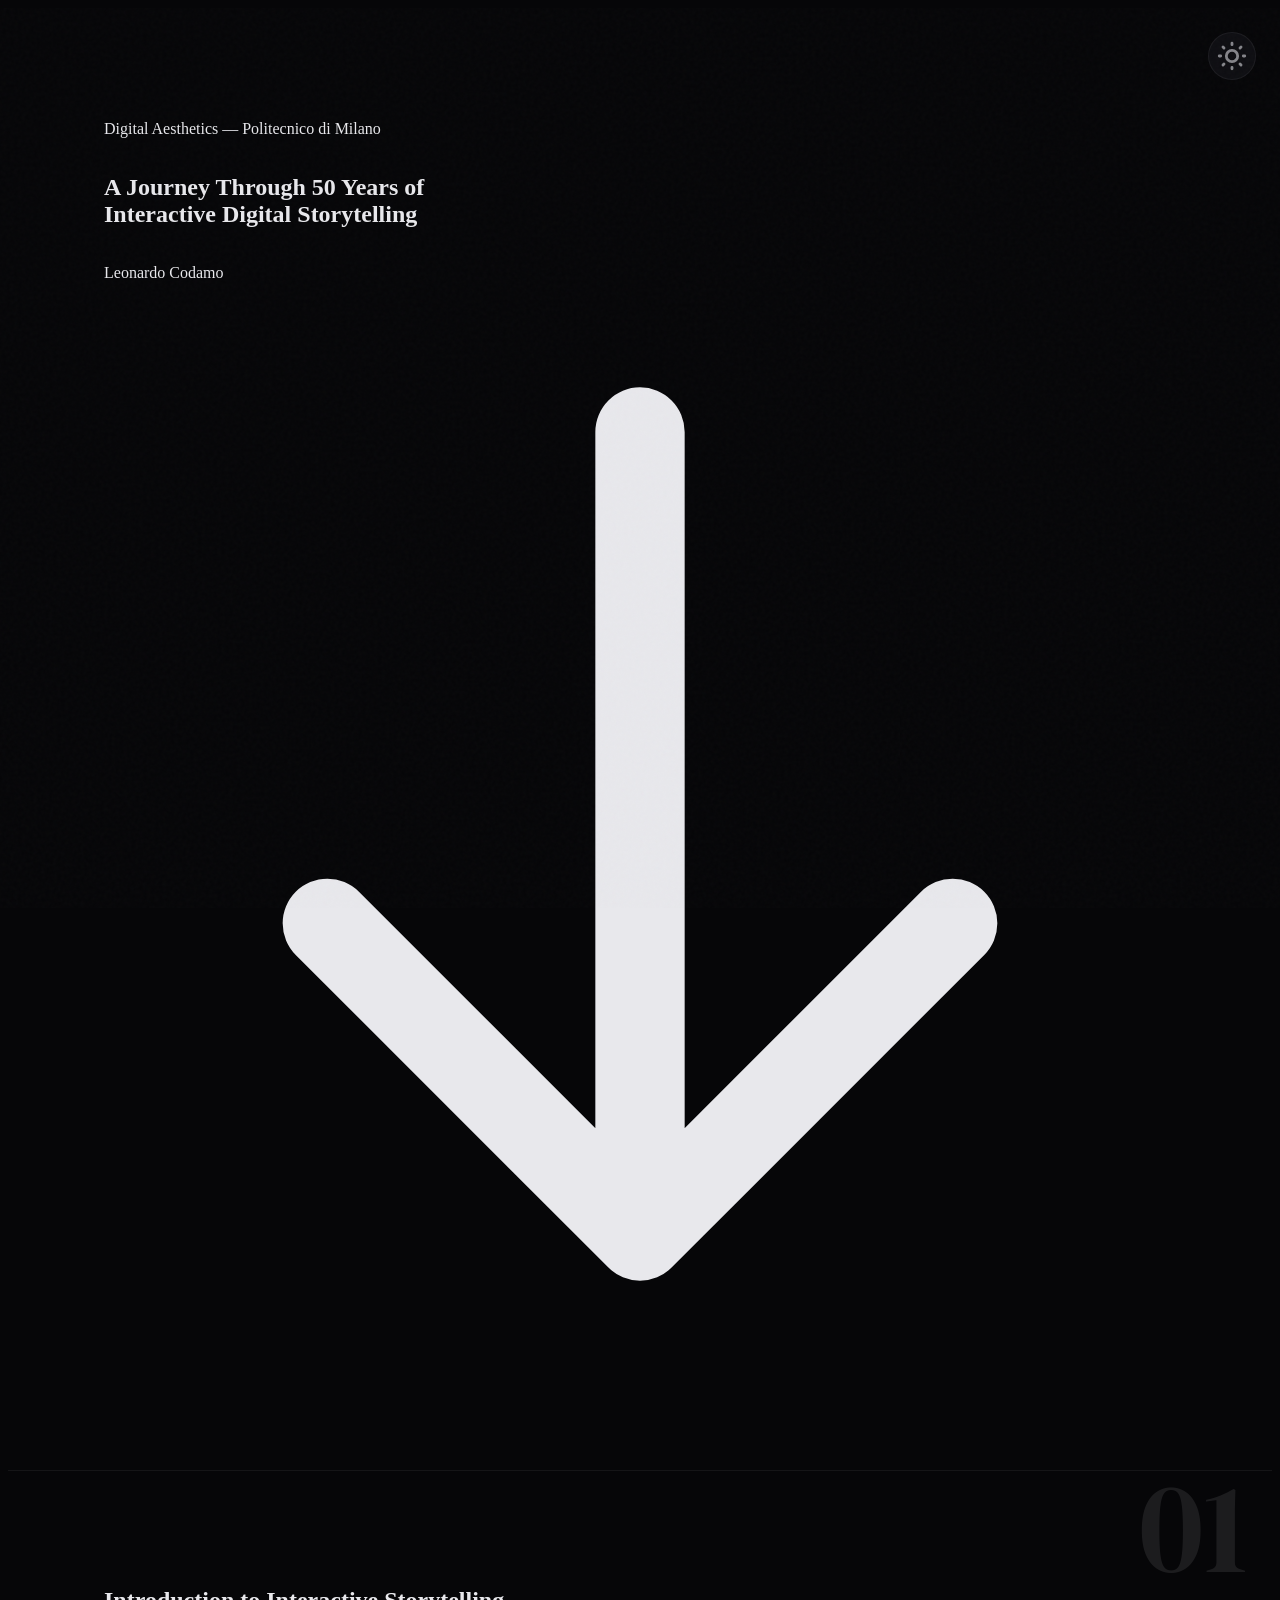
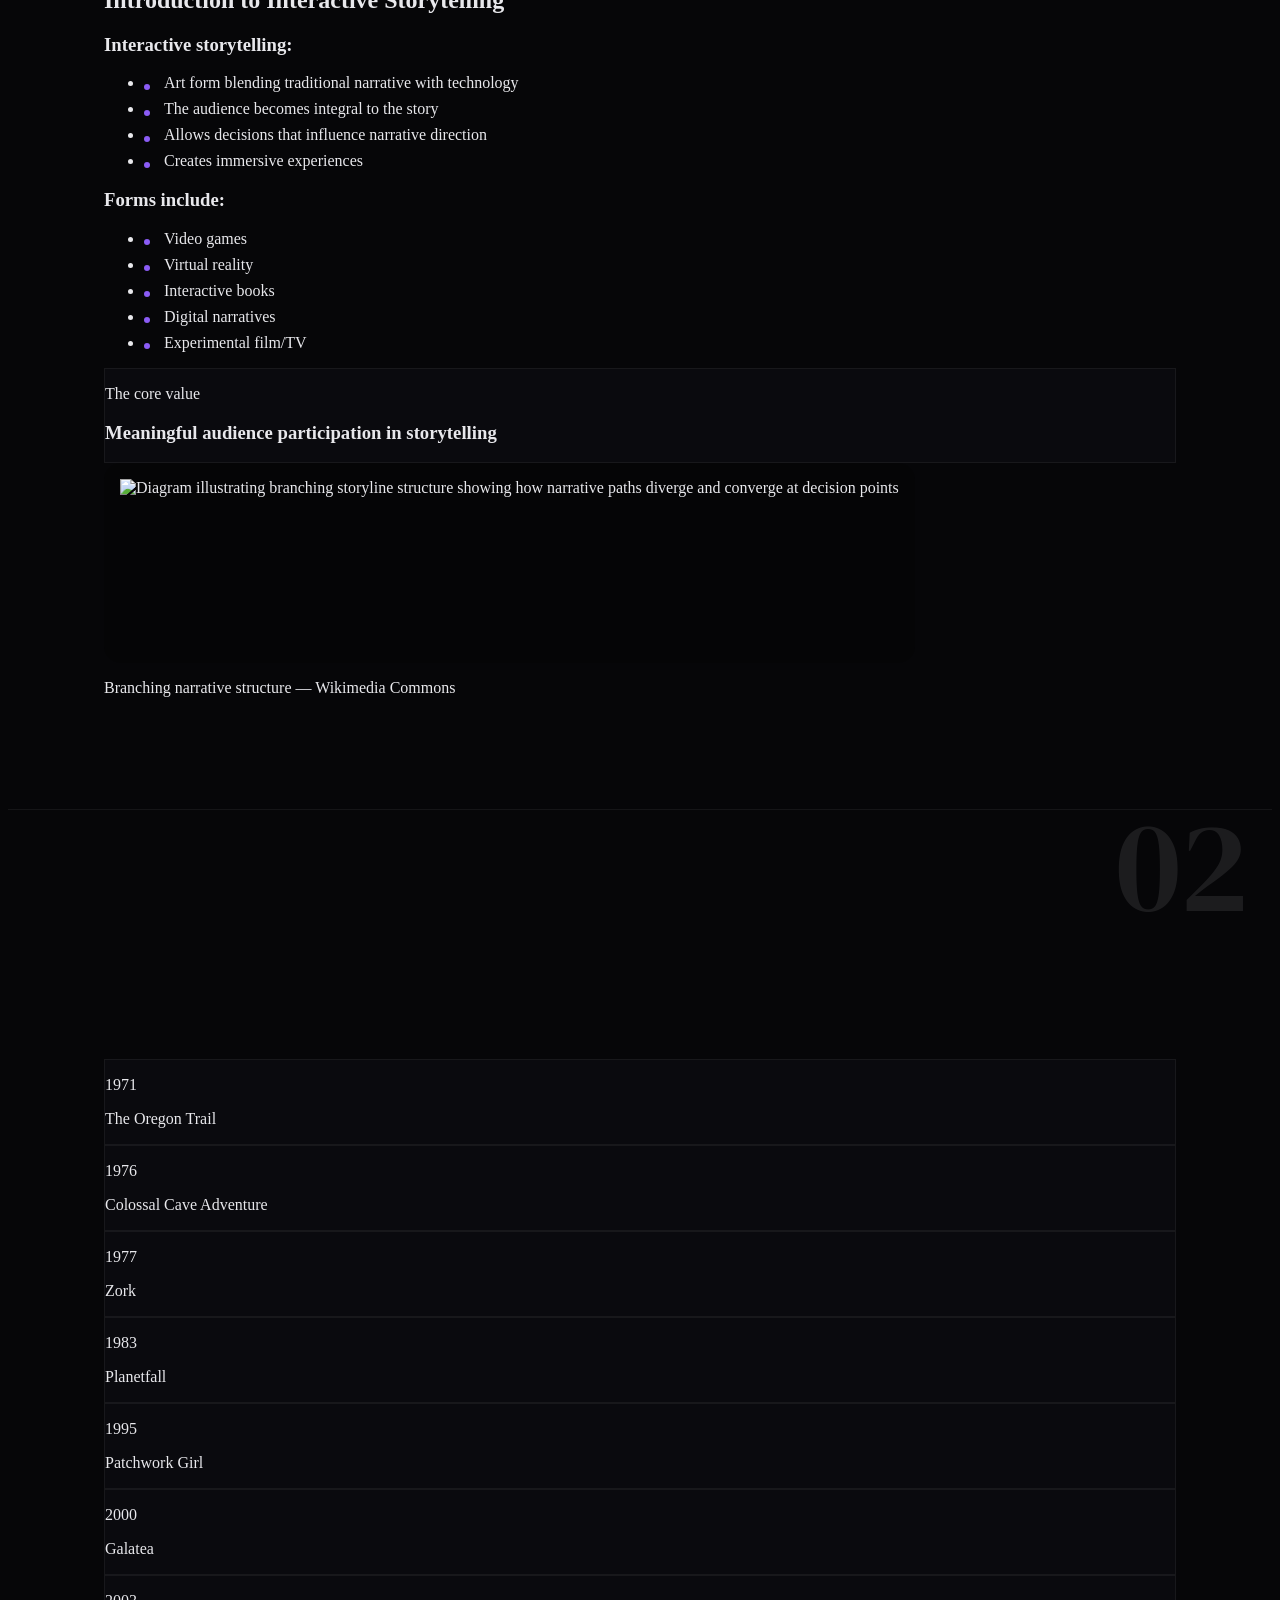
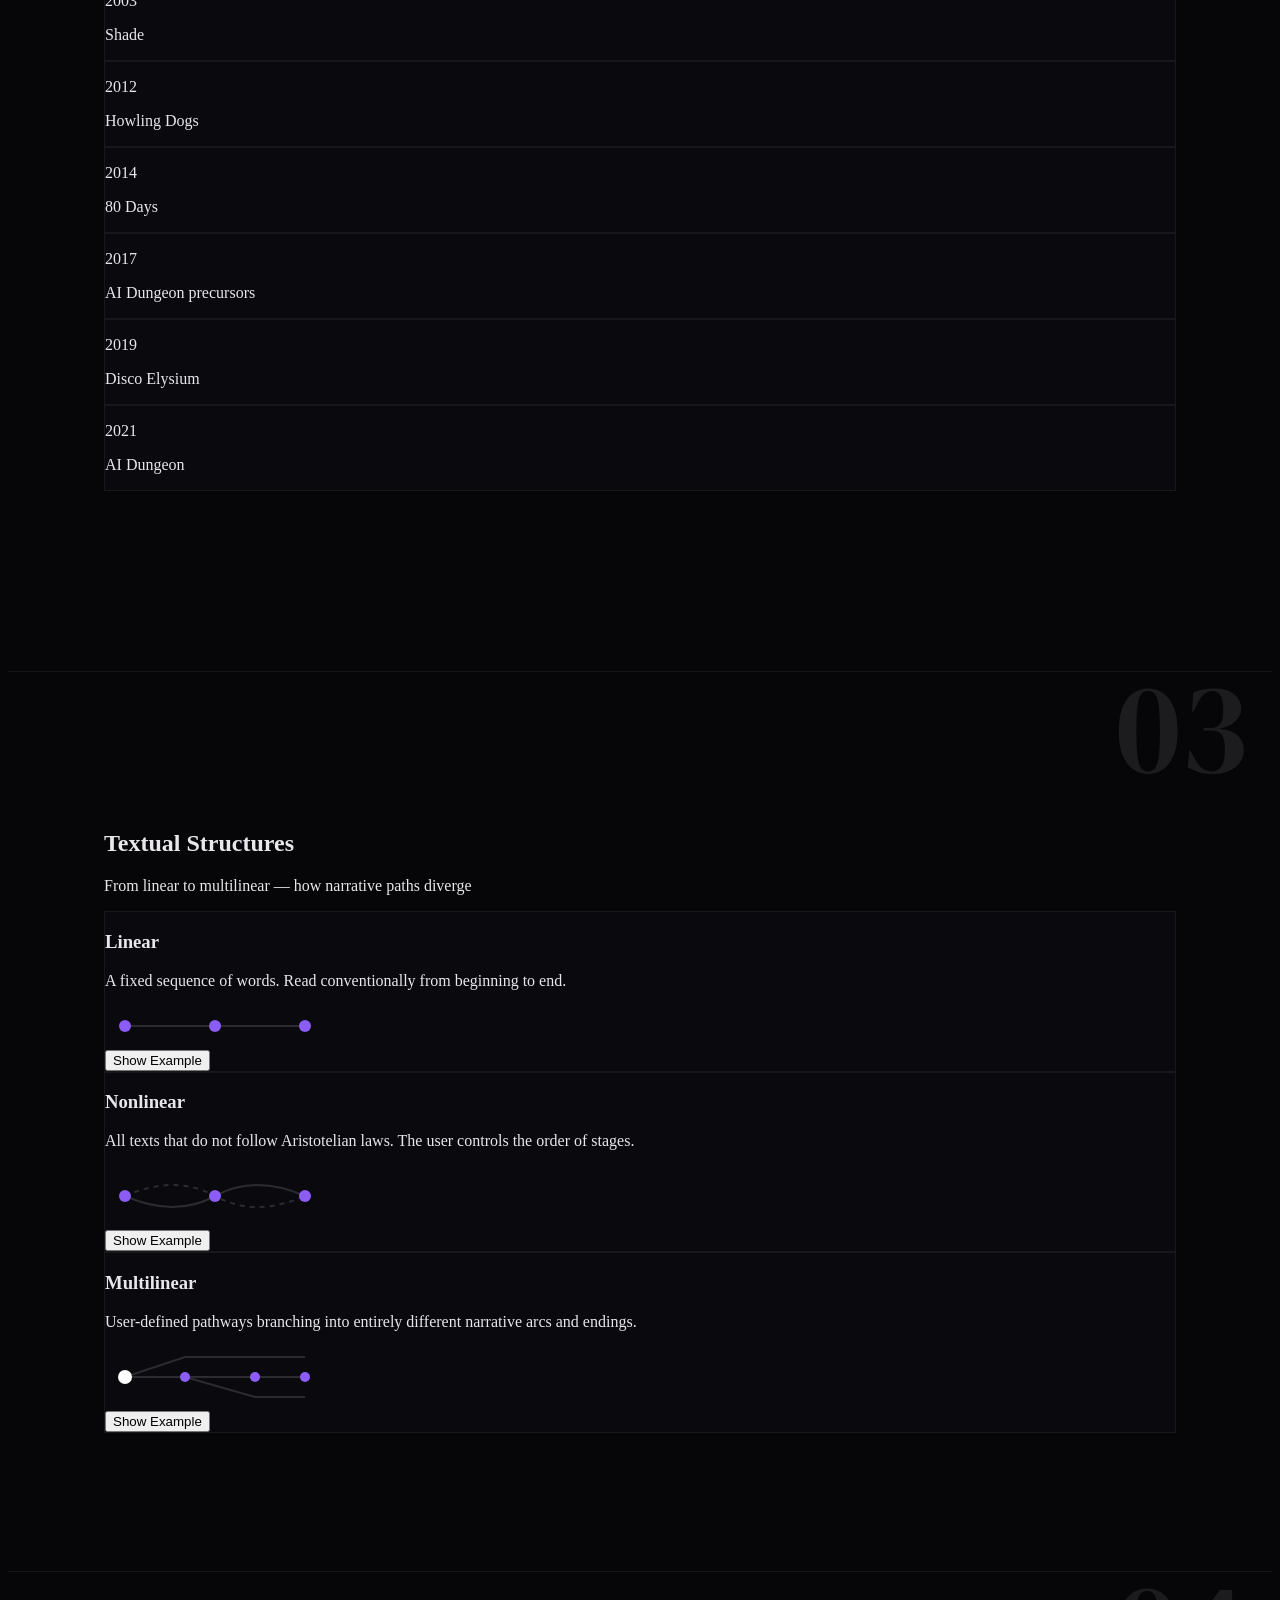
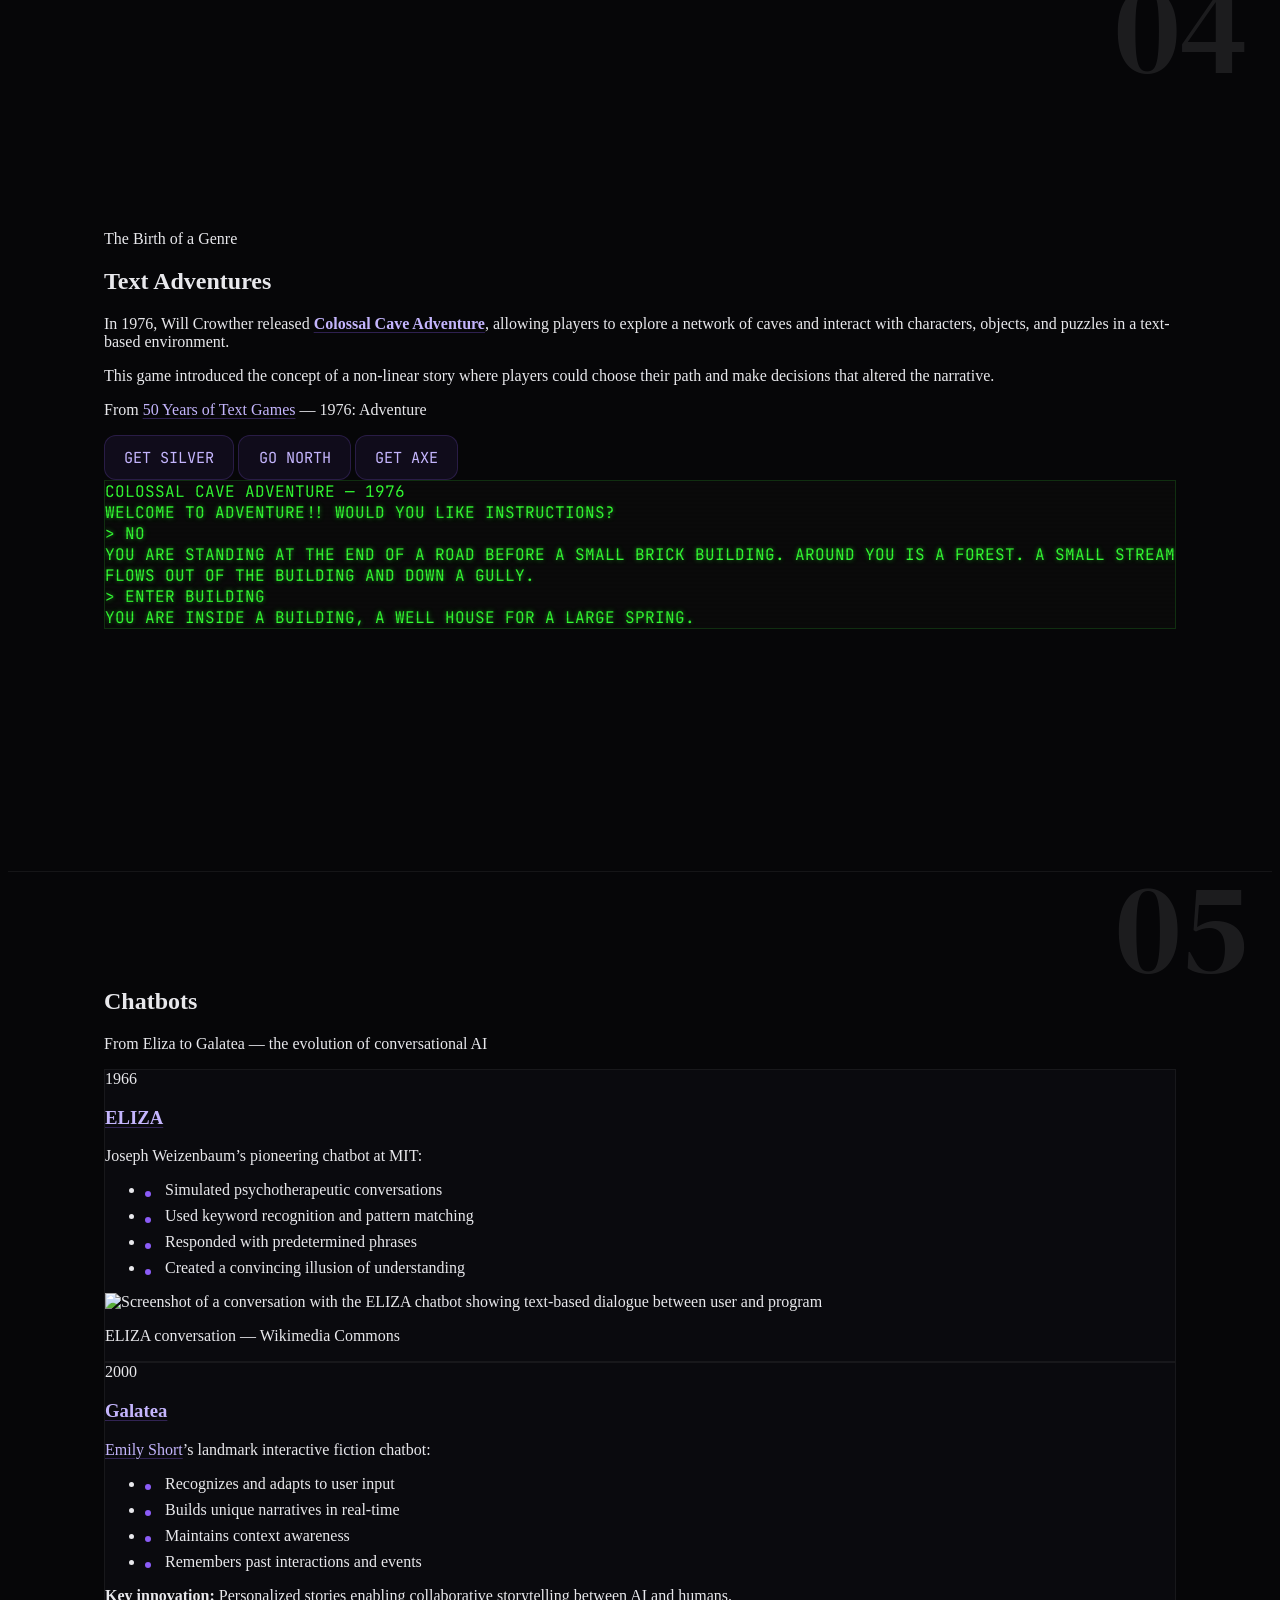
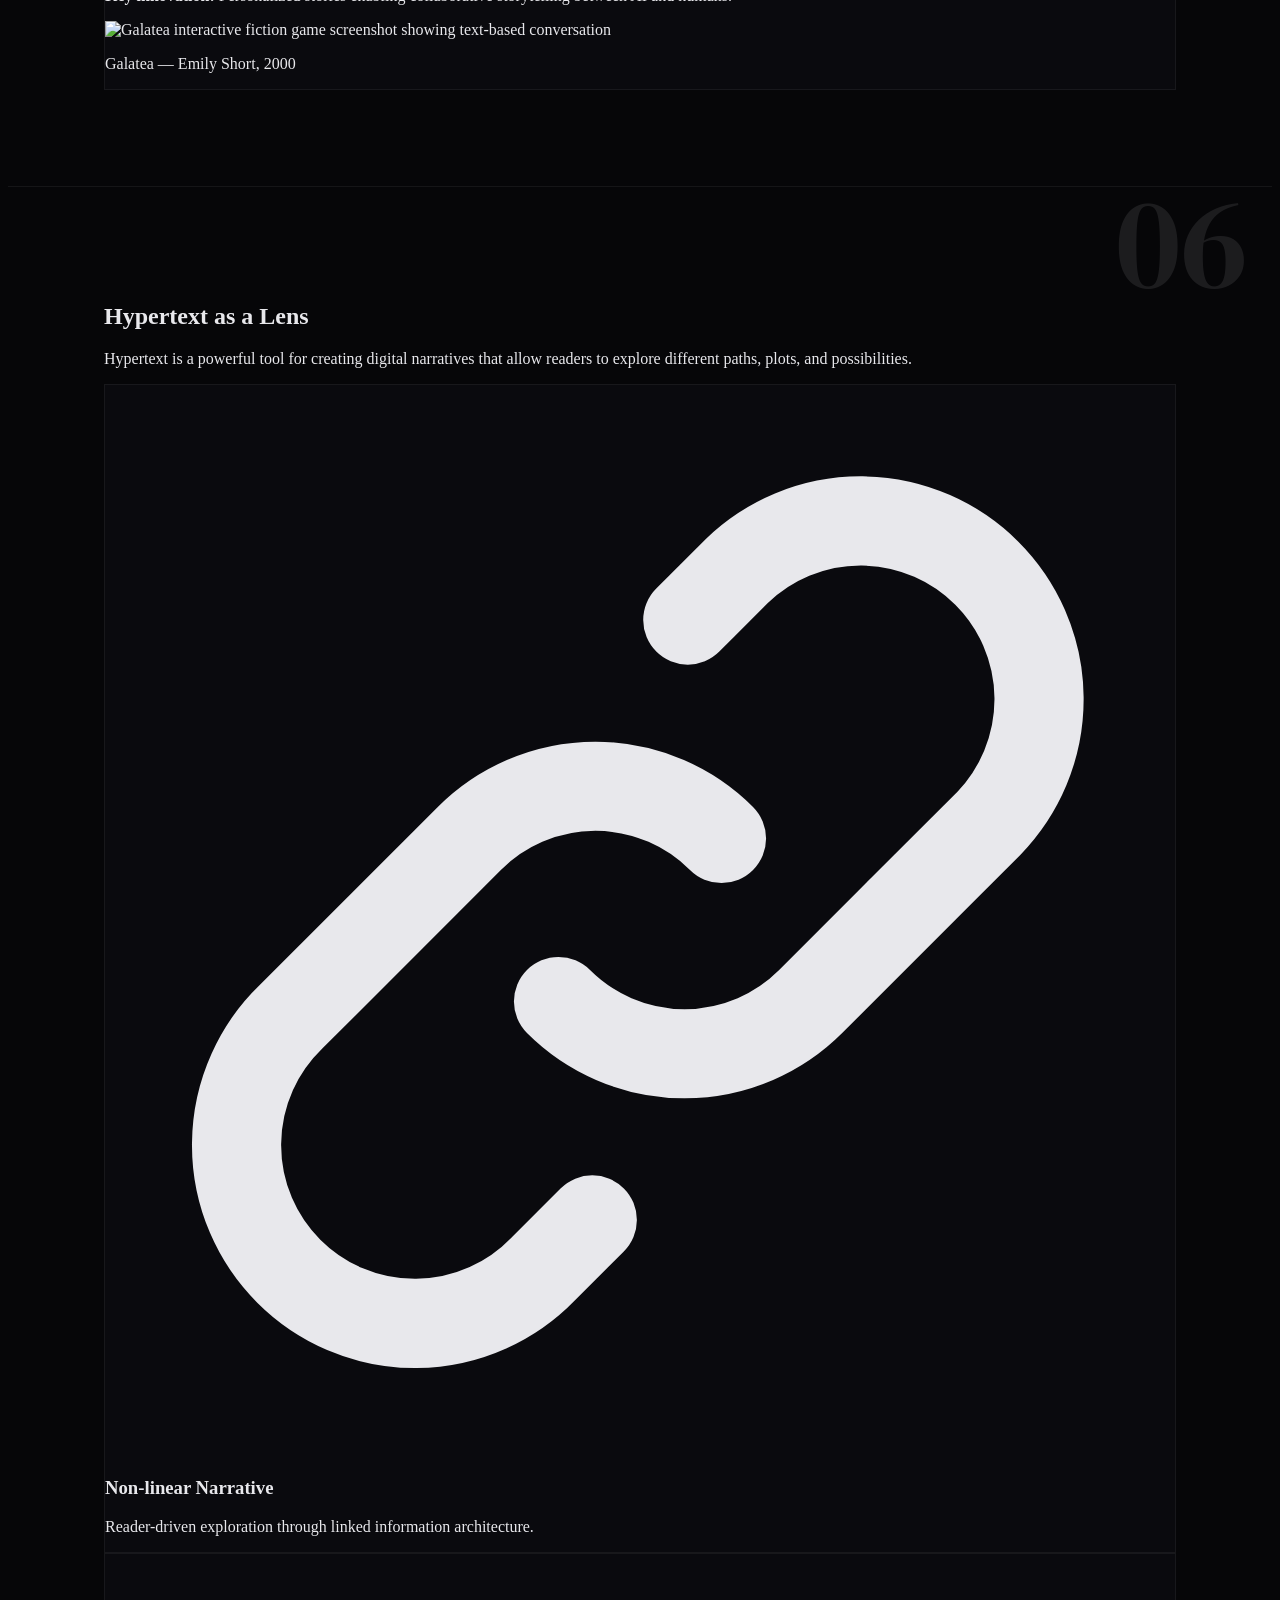
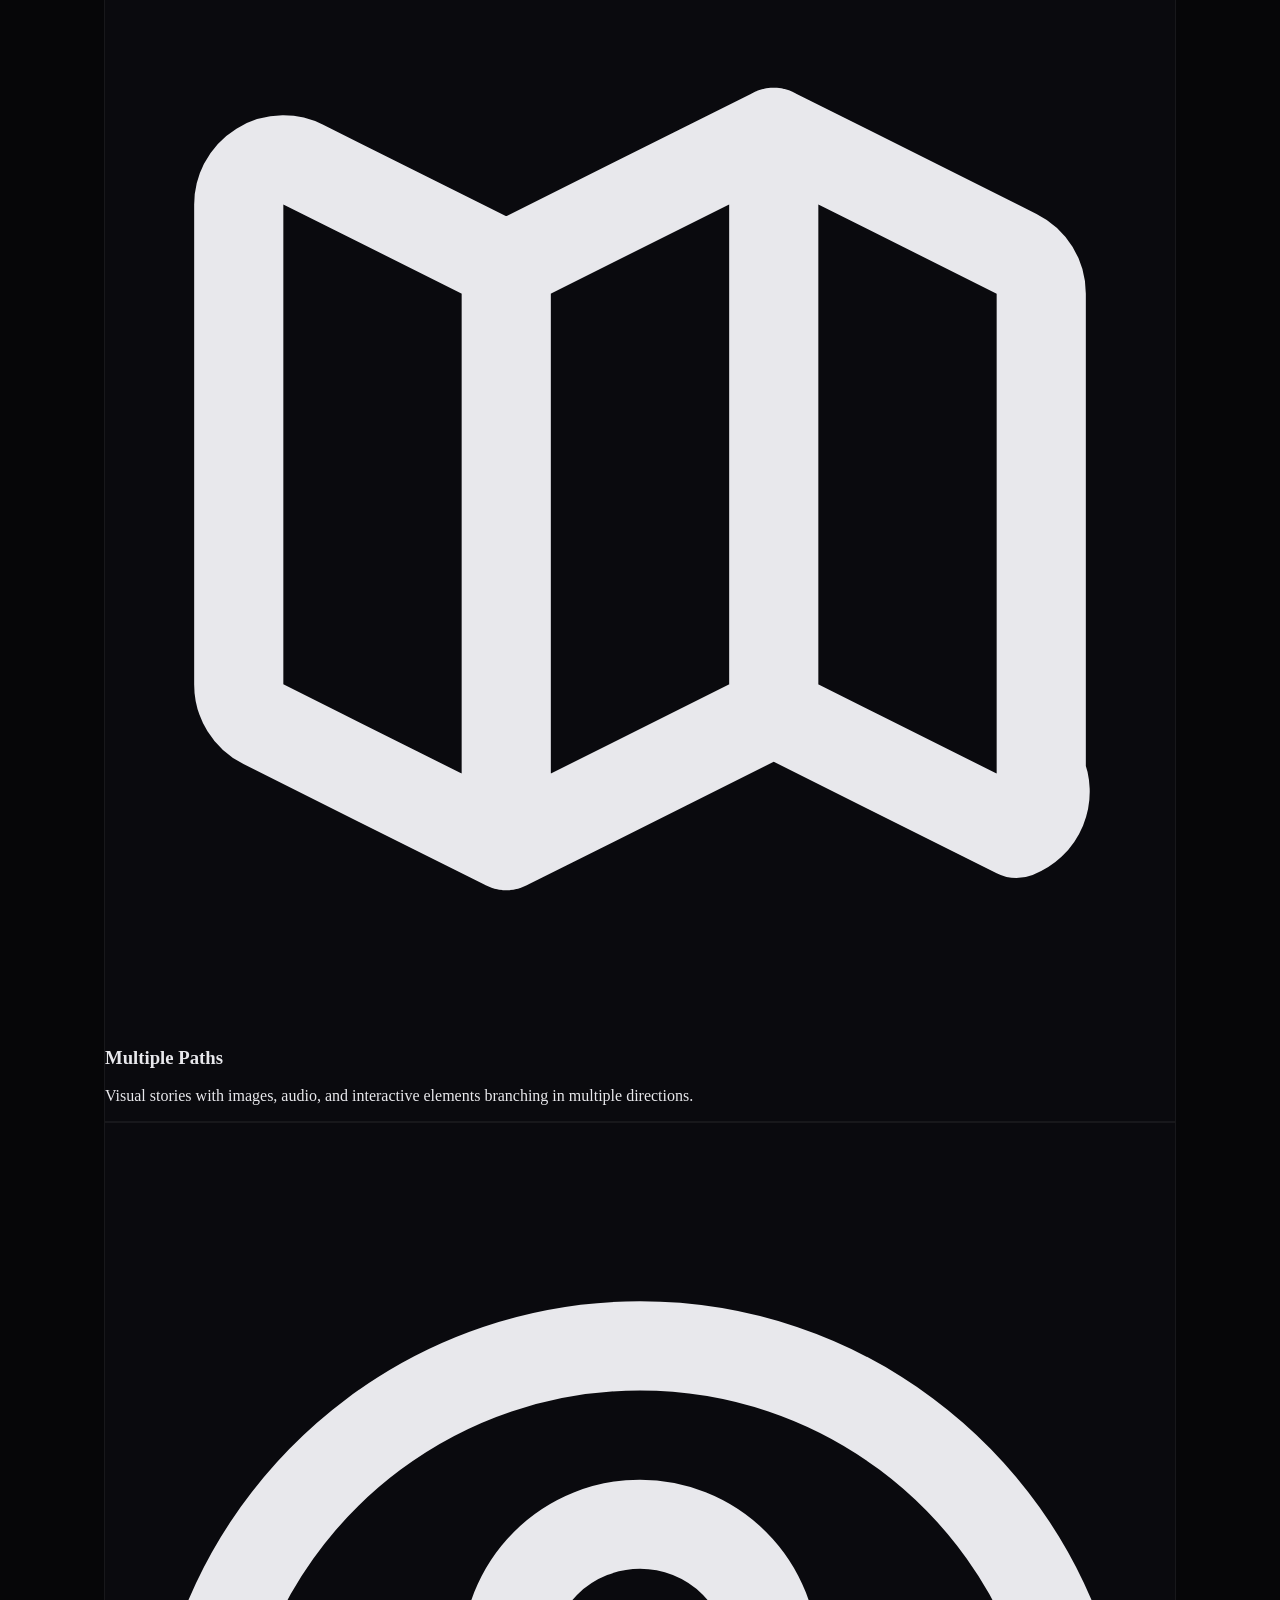
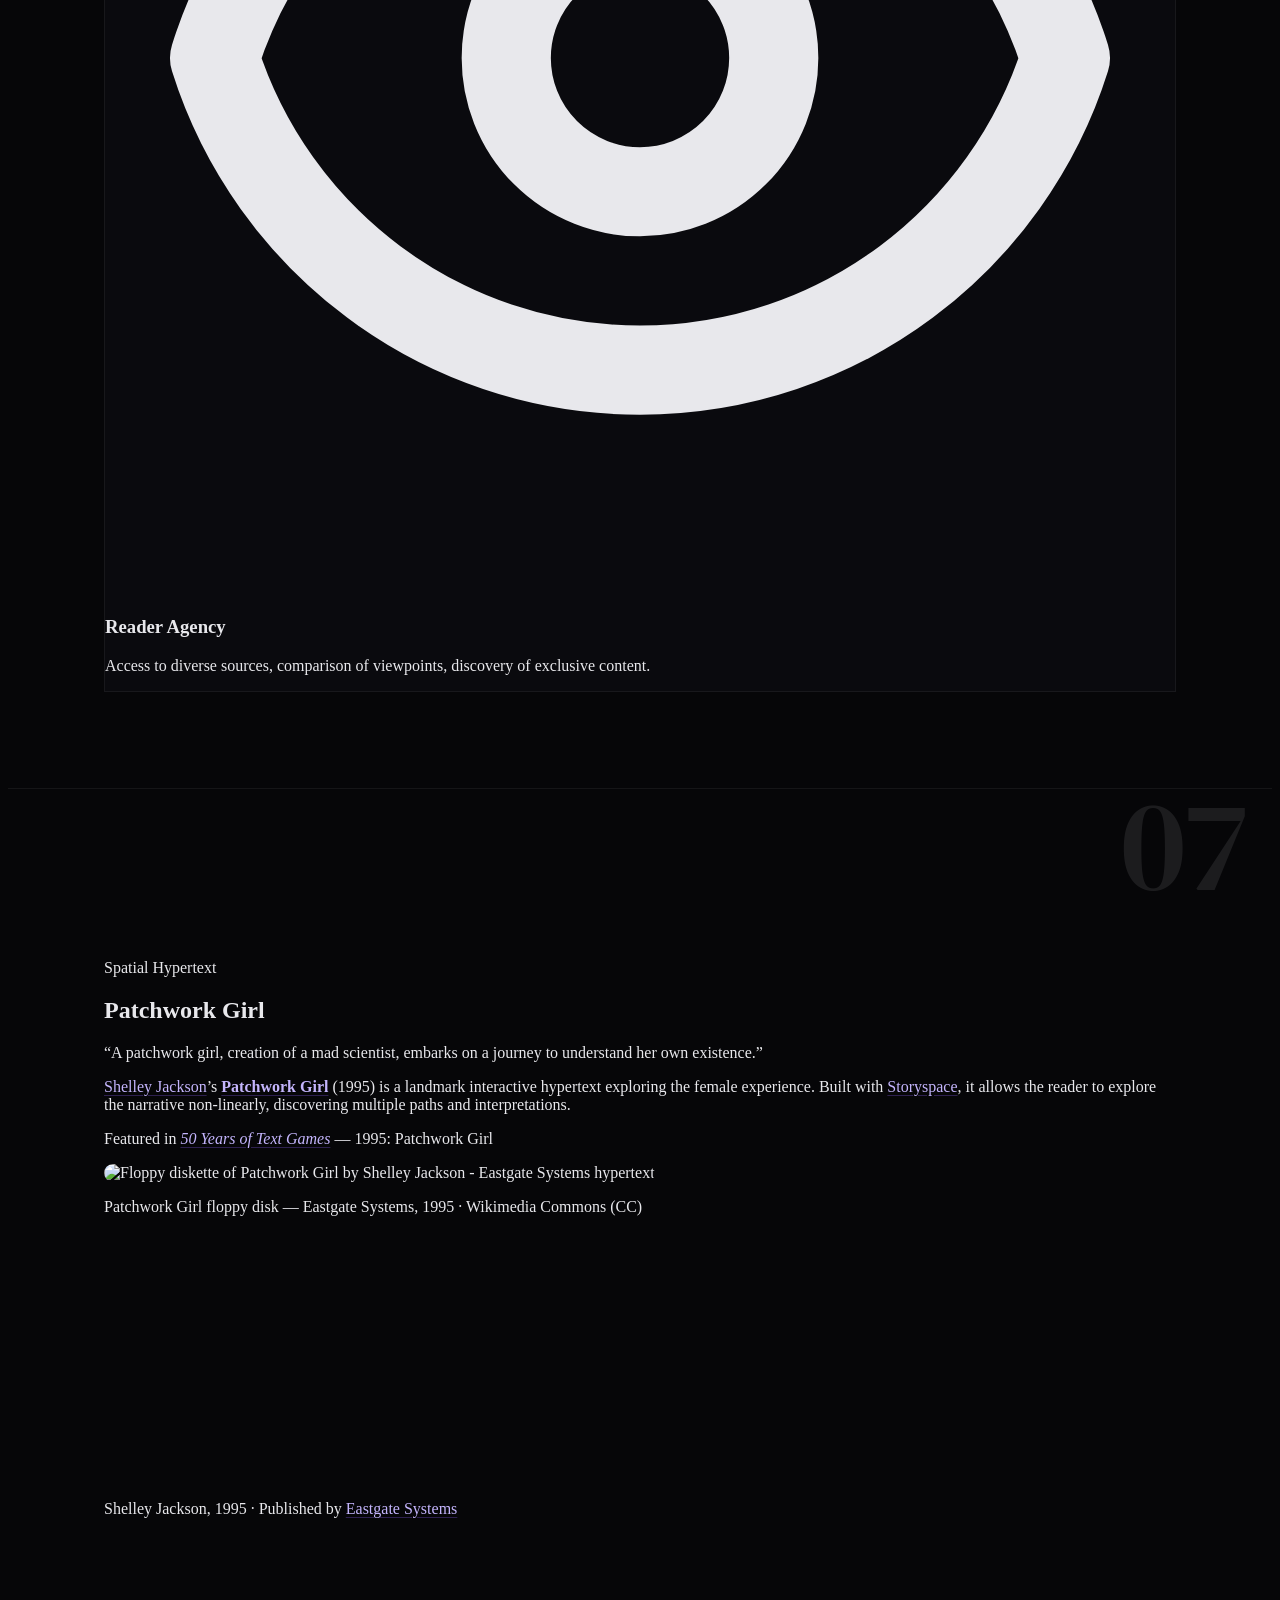
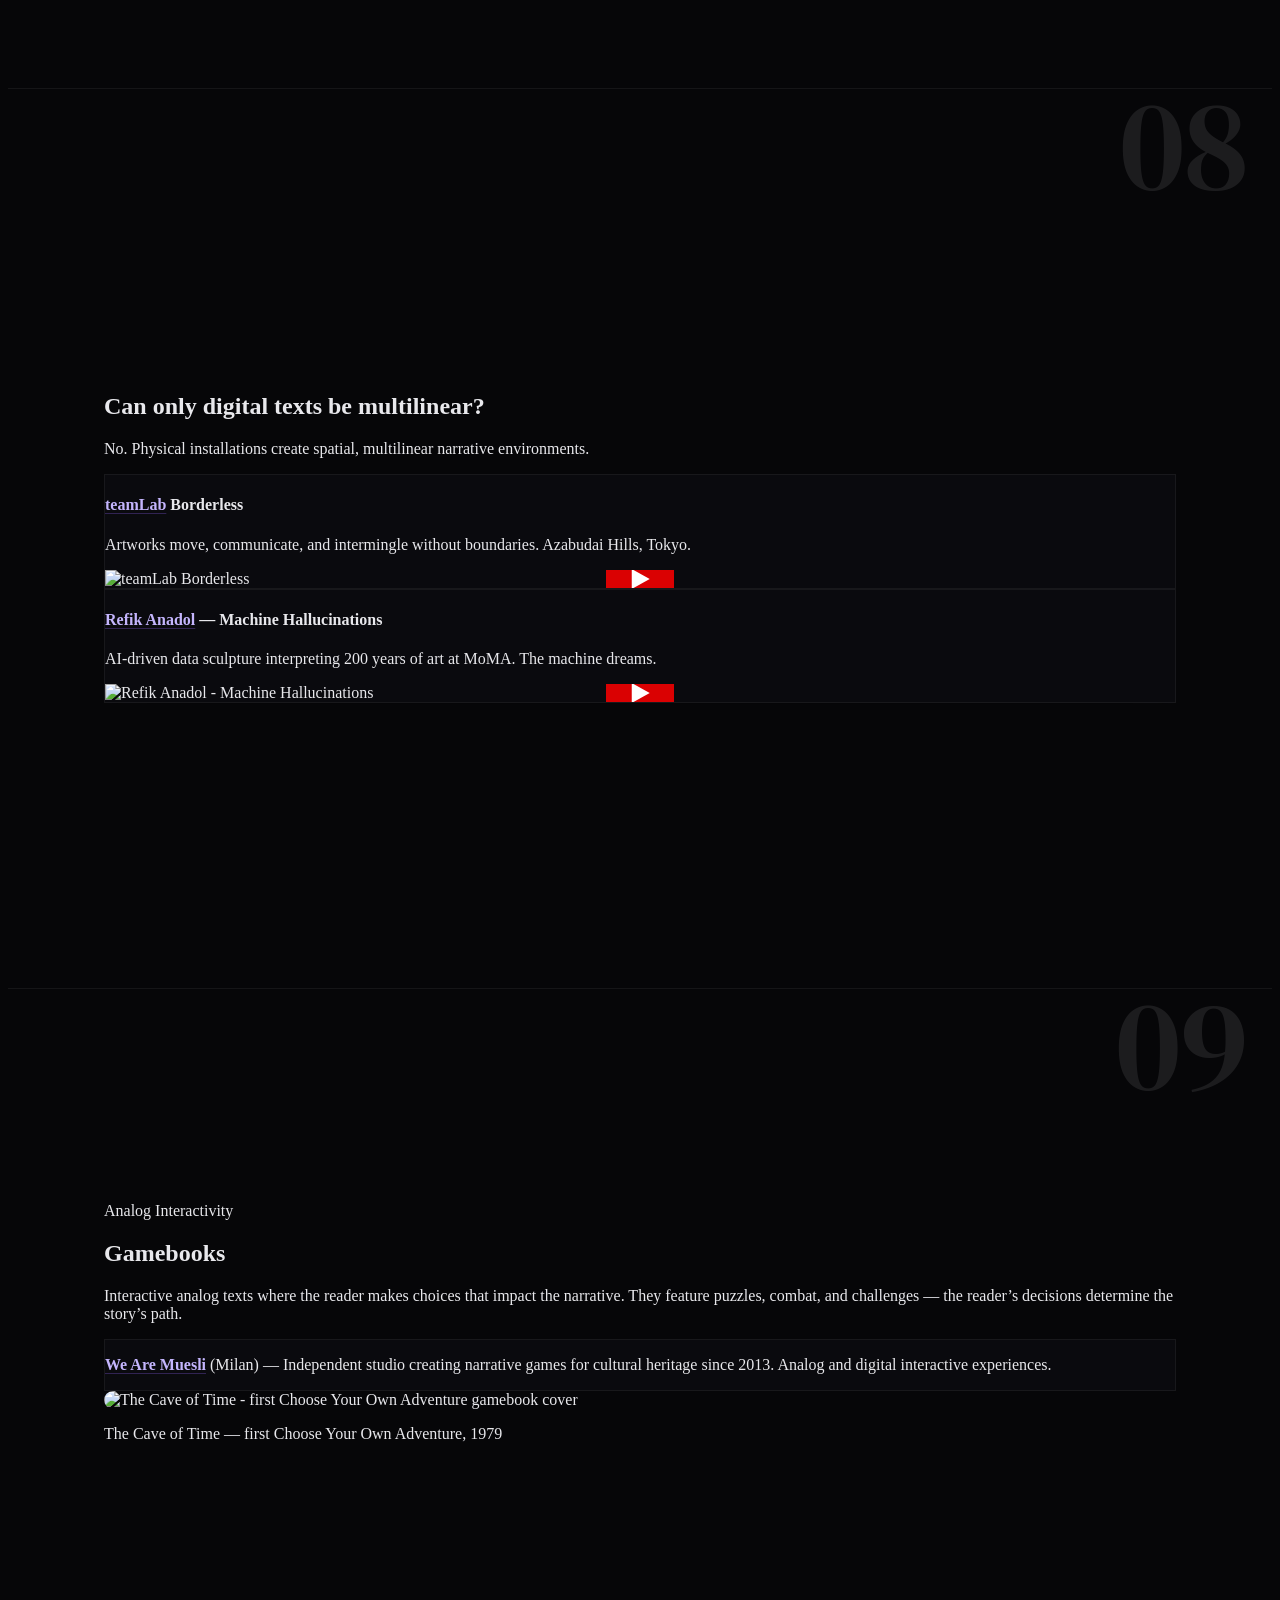
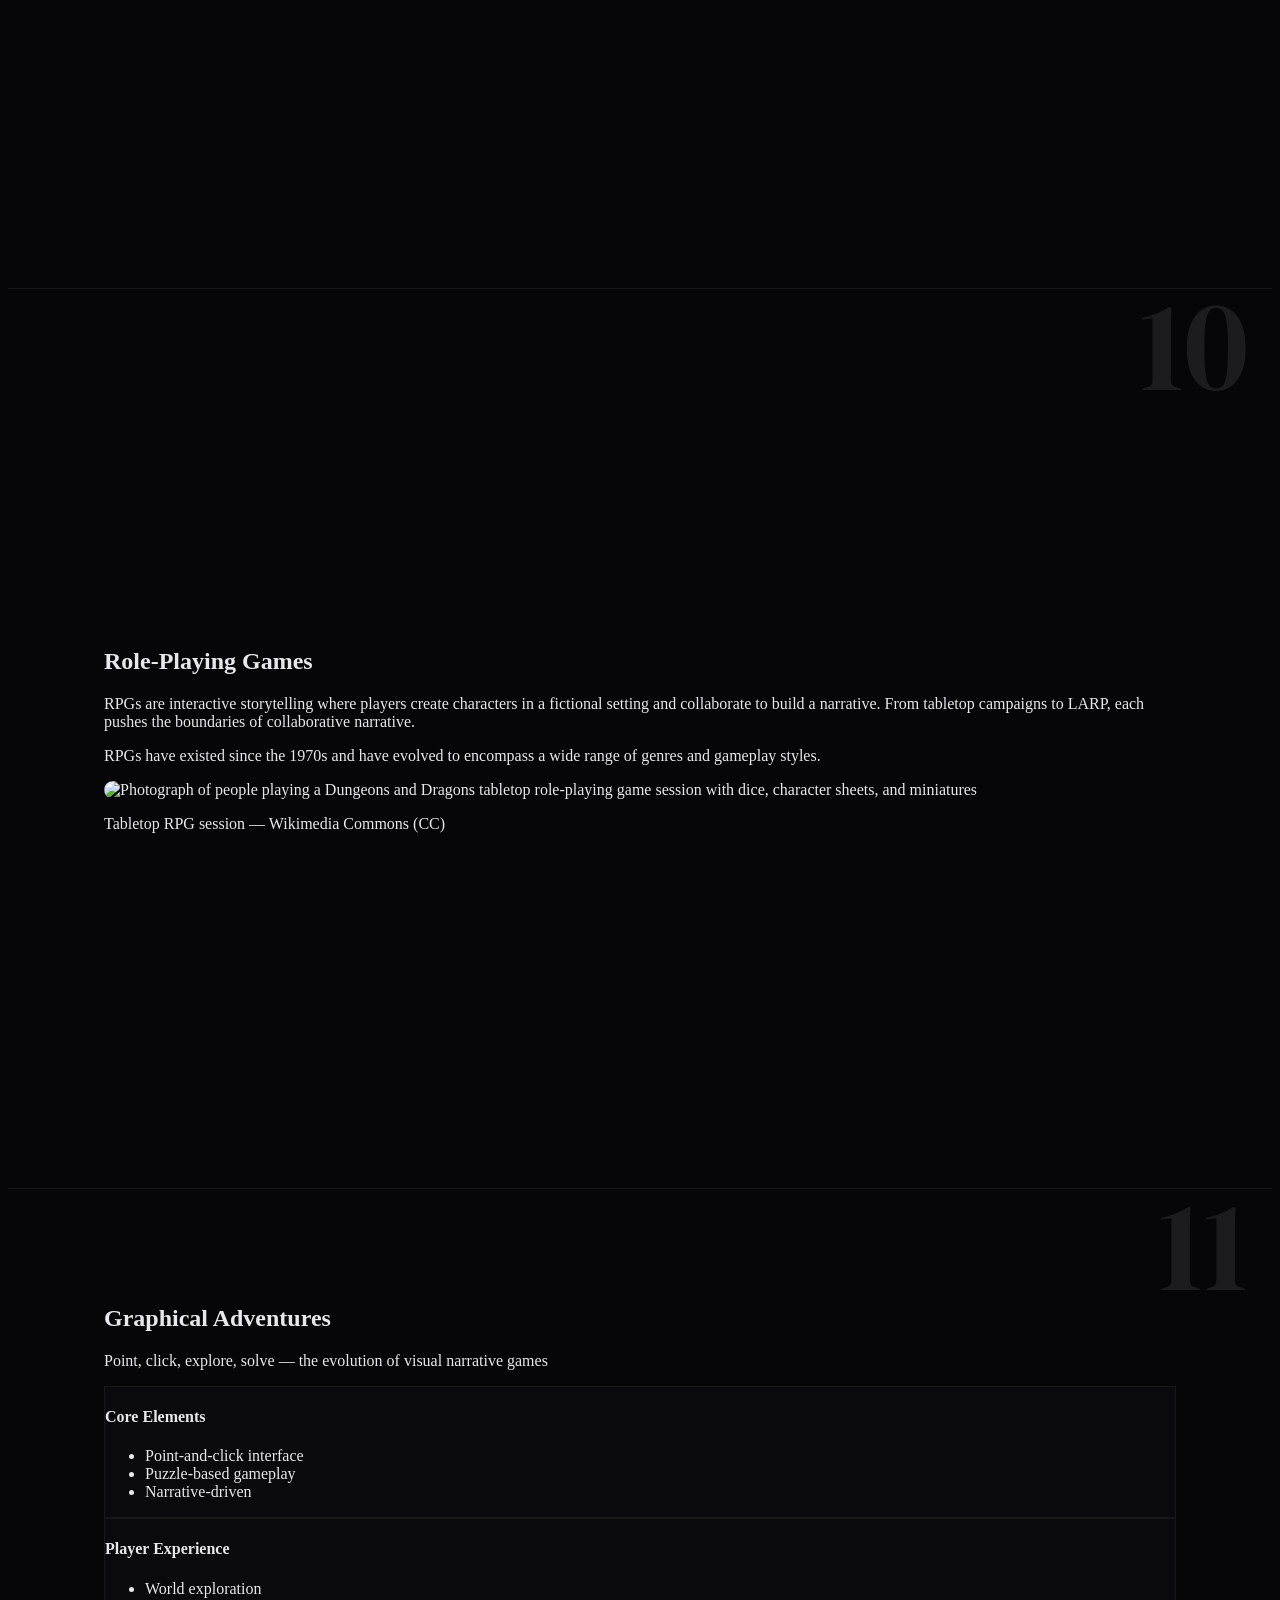
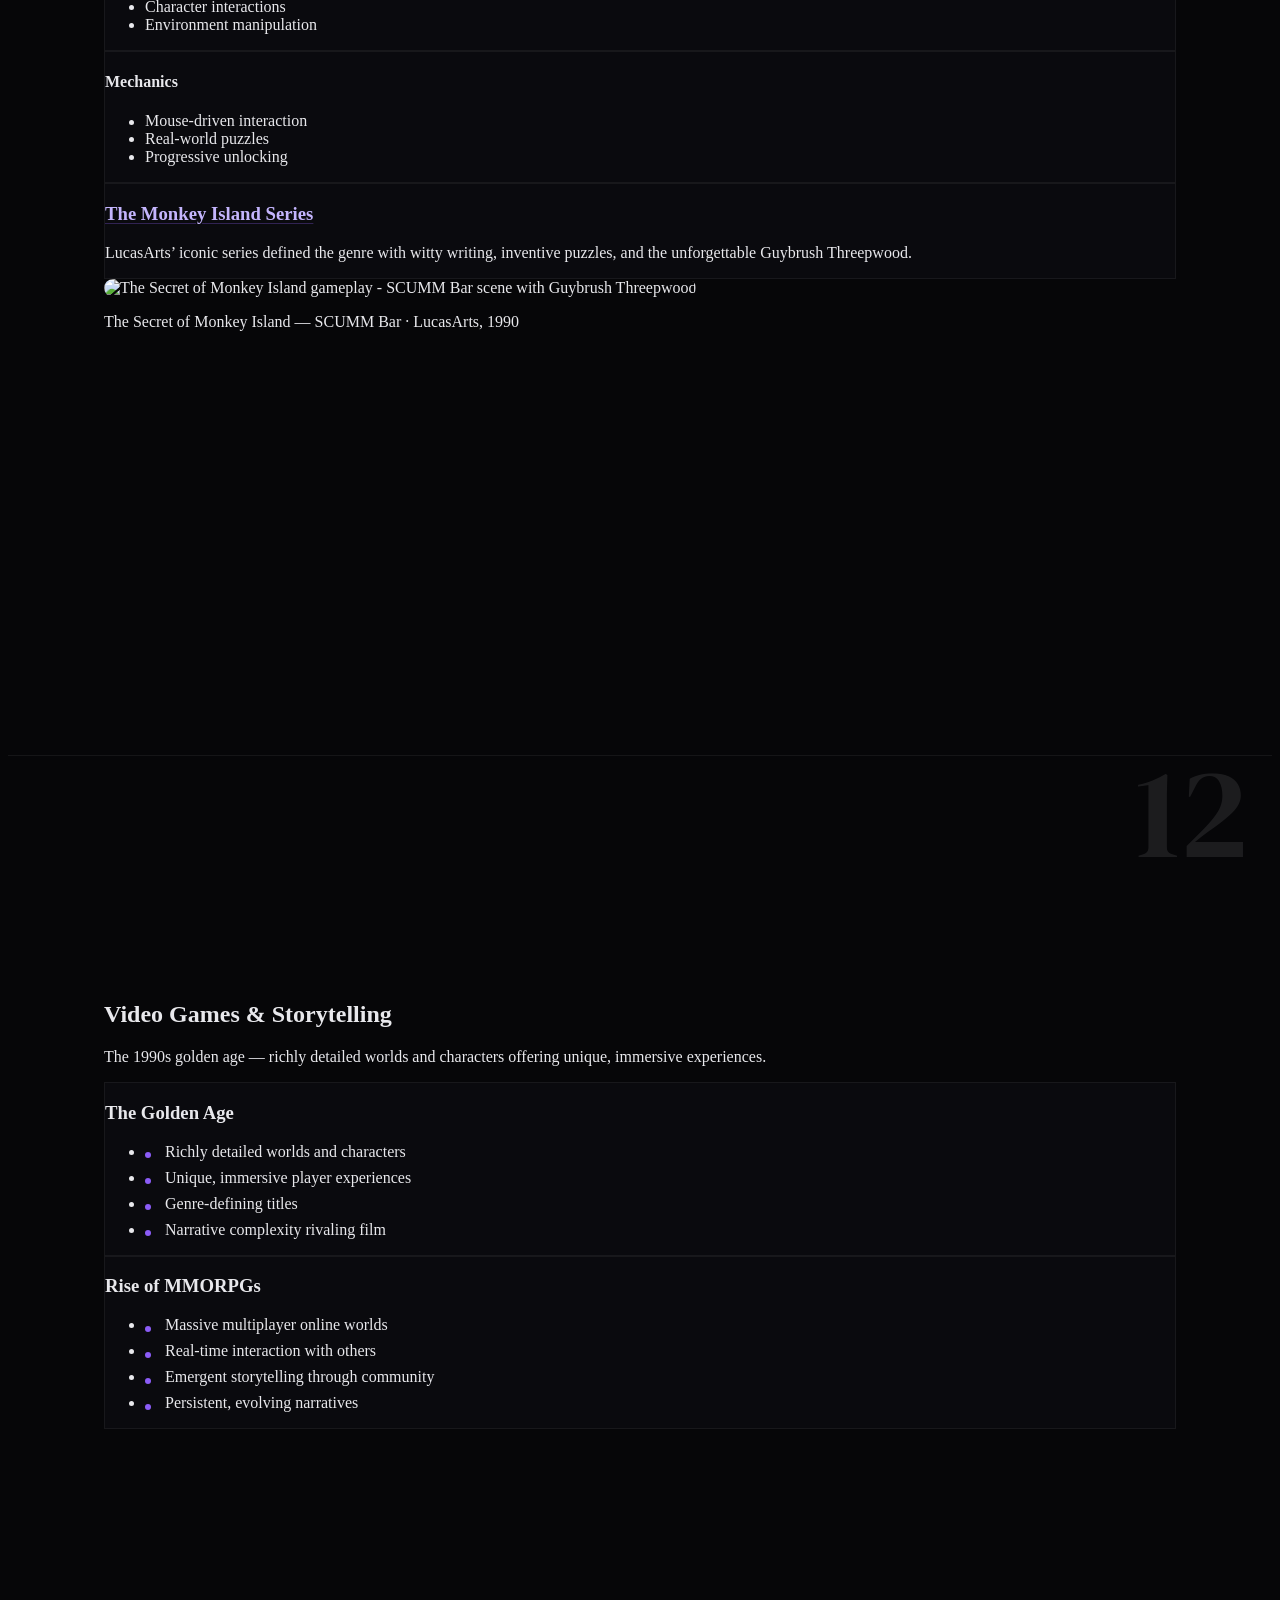
==== 50 years of interactive storytelling.html @ e6714202 "Fix index redirect to slides; add all course materials" ====
<!DOCTYPE html>
<html lang="en">
<head>
    <meta charset="UTF-8">
    <meta name="viewport" content="width=device-width, initial-scale=1.0">
    <title>50 Years of Interactive Digital Storytelling</title>
    <script src="https://cdn.tailwindcss.com"></script>
    <link href="https://fonts.googleapis.com/css2?family=DM+Serif+Display:ital@0;1&family=JetBrains+Mono:wght@300;400;500&family=Instrument+Sans:wght@400;500;600;700&display=swap" rel="stylesheet">
    <script>
        tailwind.config = {
            theme: {
                extend: {
                    fontFamily: {
                        display: ['"DM Serif Display"', 'Georgia', 'serif'],
                        sans: ['"Instrument Sans"', 'system-ui', 'sans-serif'],
                        mono: ['"JetBrains Mono"', 'monospace'],
                    },
                    colors: {
                        surface: 'var(--bg)',
                        card: 'var(--card)',
                        accent: 'var(--accent)',
                        accentMuted: 'var(--accent-muted)',
                        accentLight: 'var(--accent-light)',
                        phosphor: '#33ff33',
                        txt: 'var(--text)',
                        txtMuted: 'var(--text-muted)',
                        txtFaint: 'var(--text-faint)',
                        border: 'var(--border)',
                    }
                }
            }
        }
    </script>
    <style>
        :root {
            --bg: #060608; --card: #0e0e12; --accent: #8b5cf6; --accent-muted: #6d28d9; --accent-light: #c4b5fd;
            --text: #e8e8ec; --text-muted: rgba(232,232,236,0.55); --text-faint: rgba(232,232,236,0.25);
            --border: rgba(255,255,255,0.06); --glass-bg: rgba(14,14,18,0.7); --glass-blur: 20px;
        }
        .light {
            --bg: #f5f3f0; --card: #ffffff; --accent: #7c3aed; --accent-muted: #6d28d9; --accent-light: #5b21b6;
            --text: #1a1a1e; --text-muted: rgba(26,26,30,0.6); --text-faint: rgba(26,26,30,0.25);
            --border: rgba(0,0,0,0.08); --glass-bg: rgba(255,255,255,0.7); --glass-blur: 20px;
        }
        *, *::before, *::after { box-sizing: border-box; }
        html { scroll-snap-type: y proximity; scroll-behavior: smooth; }
        body { background: var(--bg); color: var(--text); overflow-x: hidden; transition: background 0.4s, color 0.4s; }

        .slide { scroll-snap-align: start; min-height: 100vh; display: flex; flex-direction: column; justify-content: center; padding: 4rem 1.5rem; border-top: 1px solid var(--border); position: relative; }
        @media(min-width:768px) { .slide { padding: 5rem 4rem; } }
        @media(min-width:1280px) { .slide { padding: 6rem 6rem; } }
        .slide:first-child { border-top: none; }

        .reveal { opacity: 0; transform: translateY(20px); transition: opacity 0.6s cubic-bezier(.16,1,.3,1), transform 0.6s cubic-bezier(.16,1,.3,1); }
        .reveal.active { opacity: 1; transform: translateY(0); }
        .d1{transition-delay:80ms} .d2{transition-delay:160ms} .d3{transition-delay:240ms} .d4{transition-delay:320ms}

        .glass { background: var(--glass-bg); backdrop-filter: blur(var(--glass-blur)); -webkit-backdrop-filter: blur(var(--glass-blur)); border: 1px solid var(--border); transition: border-color 0.3s; }
        .glass:hover { border-color: rgba(139,92,246,0.2); }

        .retro-terminal { background: #0a0a0a; color: #33ff33; font-family: 'JetBrains Mono', monospace; border: 1px solid rgba(51,255,51,0.15); position: relative; overflow: hidden; }
        .retro-terminal::before { content:''; position:absolute; inset:0; background:repeating-linear-gradient(0deg,transparent,transparent 2px,rgba(0,0,0,0.12) 2px,rgba(0,0,0,0.12) 4px); pointer-events:none; z-index:1; }
        .phosphor { text-shadow: 0 0 4px rgba(51,255,51,0.5), 0 0 10px rgba(51,255,51,0.15); }

        .typing-cursor { display:inline-block; width:8px; height:1.1em; background:currentColor; margin-left:2px; vertical-align:text-bottom; animation:cursorBlink 1s step-end infinite; }
        @keyframes cursorBlink { 0%,100%{opacity:1} 50%{opacity:0} }

        .img-placeholder { border:2px dashed rgba(139,92,246,0.2); background:linear-gradient(135deg,rgba(139,92,246,0.03) 0%,transparent 100%); display:flex; flex-direction:column; align-items:center; justify-content:center; gap:0.75rem; min-height:220px; border-radius:1rem; padding:2rem; color:var(--text-faint); font-size:0.875rem; text-align:center; }
        .img-placeholder svg { width:2.5rem; height:2.5rem; opacity:0.35; }

        .bl li { position:relative; padding-left:1.25rem; margin-bottom:0.5rem; }
        .bl li::before { content:''; position:absolute; left:0; top:0.6em; width:6px; height:6px; border-radius:50%; background:var(--accent); }

        .choice-btn { background:rgba(139,92,246,0.08); border:1px solid rgba(139,92,246,0.2); color:var(--accent-light); padding:0.7rem 1.2rem; border-radius:0.75rem; font-size:0.95rem; cursor:pointer; transition:all 0.2s; text-align:left; font-family:'JetBrains Mono',monospace; }
        .choice-btn:hover { background:rgba(139,92,246,0.15); border-color:rgba(139,92,246,0.4); color:#fff; transform:translateX(4px); }

        .spinner { border:2px solid rgba(139,92,246,0.2); border-top-color:#8b5cf6; border-radius:50%; width:16px; height:16px; animation:spin 0.8s linear infinite; display:inline-block; }
        @keyframes spin { to{transform:rotate(360deg)} }

        .stat-glow { background:radial-gradient(ellipse at center,rgba(139,92,246,0.06) 0%,transparent 70%); }

        .section-num { font-family:'DM Serif Display',serif; font-size:clamp(5rem,10vw,9rem); color:var(--text-faint); opacity:0.4; position:absolute; top:-0.5rem; right:1.5rem; line-height:1; pointer-events:none; user-select:none; }

        .embed-frame { background:#0a0a0a; border:1px solid var(--border); border-radius:1rem; overflow:hidden; }
        .embed-chrome { background:rgba(0,0,0,0.3); padding:0.6rem 1rem; display:flex; align-items:center; gap:0.5rem; border-bottom:1px solid rgba(255,255,255,0.04); }
        .embed-dot { width:10px; height:10px; border-radius:50%; }

        .drama-input { background:rgba(0,0,0,0.5); border:1px solid rgba(51,255,51,0.15); color:#33ff33; font-family:'JetBrains Mono',monospace; padding:0.75rem 1rem; border-radius:0.75rem; width:100%; font-size:0.95rem; }
        .drama-input:focus { outline:none; border-color:rgba(51,255,51,0.4); }
        .drama-input::placeholder { color:rgba(51,255,51,0.25); }

        .theme-toggle { position:fixed; top:1.5rem; right:1.5rem; z-index:100; background:var(--card); border:1px solid var(--border); border-radius:9999px; width:48px; height:48px; display:flex; align-items:center; justify-content:center; cursor:pointer; transition:all 0.3s; color:var(--text-muted); }
        .theme-toggle:hover { border-color:var(--accent); color:var(--accent); }

        /* LINKS */
        .ref { color: var(--accent-light); text-decoration: underline; text-decoration-color: rgba(139,92,246,0.3); text-underline-offset: 3px; transition: all 0.2s; }
        .ref:hover { text-decoration-color: var(--accent); color: #fff; }
        .light .ref:hover { color: var(--accent); }

        /* SLIDE IMAGES */
        .slide-img { width:100%; height:100%; object-fit:cover; border-radius:1rem; }
        .slide-img-contain { width:100%; height:100%; object-fit:contain; border-radius:1rem; background: rgba(0,0,0,0.2); padding: 1rem; }

        /* IMAGE ZOOM */
        .zoomable { cursor:zoom-in; transition:transform 0.2s; }
        .img-zoom-overlay { position:fixed; inset:0; z-index:200; background:rgba(0,0,0,0.92); display:flex; align-items:center; justify-content:center; cursor:zoom-out; padding:2rem; opacity:0; transition:opacity 0.3s; pointer-events:none; }
        .img-zoom-overlay.active { opacity:1; pointer-events:all; }
        .img-zoom-overlay img { max-width:95vw; max-height:90vh; object-fit:contain; border-radius:0.75rem; box-shadow:0 25px 60px rgba(0,0,0,0.5); }

        /* YOUTUBE CLICK-TO-PLAY */
        .yt-thumb { position:relative; cursor:pointer; overflow:hidden; }
        .yt-thumb img { width:100%; height:100%; object-fit:cover; transition:transform 0.3s, filter 0.3s; }
        .yt-thumb:hover img { transform:scale(1.03); filter:brightness(0.7); }
        .yt-thumb::after { content:''; position:absolute; top:50%; left:50%; transform:translate(-50%,-50%); width:68px; height:48px; background:rgba(255,0,0,0.85); border-radius:12px; pointer-events:none; transition:background 0.2s; }
        .yt-thumb:hover::after { background:rgba(255,0,0,1); }
        .yt-thumb::before { content:''; position:absolute; top:50%; left:50%; transform:translate(-46%,-50%); width:0; height:0; border-style:solid; border-width:10px 0 10px 18px; border-color:transparent transparent transparent #fff; z-index:1; pointer-events:none; }

        /* GRAIN */
        body::after { content:''; position:fixed; inset:0; z-index:9999; pointer-events:none; opacity:0.025; background-image:url("data:image/svg+xml,%3Csvg viewBox='0 0 256 256' xmlns='http://www.w3.org/2000/svg'%3E%3Cfilter id='n'%3E%3CfeTurbulence type='fractalNoise' baseFrequency='0.9' numOctaves='4' stitchTiles='stitch'/%3E%3C/filter%3E%3Crect width='100%25' height='100%25' filter='url(%23n)'/%3E%3C/svg%3E"); }
        .light body::after { opacity: 0.015; }
    </style>
</head>
<body class="antialiased">

<!-- THEME TOGGLE -->
<button class="theme-toggle" onclick="document.documentElement.classList.toggle('light')" title="Toggle light/dark theme">
    <svg class="w-5 h-5" fill="none" stroke="currentColor" viewBox="0 0 24 24"><path stroke-linecap="round" stroke-linejoin="round" stroke-width="2" d="M12 3v1m0 16v1m9-9h-1M4 12H3m15.364 6.364l-.707-.707M6.343 6.343l-.707-.707m12.728 0l-.707.707M6.343 17.657l-.707.707M16 12a4 4 0 11-8 0 4 4 0 018 0z"/></svg>
</button>

<main class="w-full max-w-[1440px] mx-auto">

    <!-- ══════════════ SLIDE 1 · TITLE ══════════════ -->
    <section class="slide items-center text-center overflow-hidden" style="border-top:none">
        <div class="absolute top-1/2 left-1/2 -translate-x-1/2 -translate-y-1/2 w-[70vw] h-[70vw] md:w-[50vw] md:h-[50vw] bg-accent/15 rounded-full blur-[140px] -z-10 pointer-events-none"></div>
        <p class="text-sm font-mono text-accent tracking-[0.3em] uppercase mb-8 reveal">Digital Aesthetics &mdash; Politecnico di Milano</p>
        <h1 class="text-5xl md:text-7xl lg:text-[6rem] font-display leading-[1.05] mb-10 max-w-5xl reveal d1">
            A Journey Through 50 Years of<br/>
            <span class="text-transparent bg-clip-text bg-gradient-to-r from-accent via-purple-400 to-pink-400">Interactive Digital Storytelling</span>
        </h1>
        <p class="text-lg text-txtMuted font-mono reveal d2">Leonardo Codamo</p>
        <div class="absolute bottom-10 animate-bounce reveal d3">
            <svg class="w-5 h-5 text-txtFaint" fill="none" stroke="currentColor" viewBox="0 0 24 24"><path stroke-linecap="round" stroke-linejoin="round" stroke-width="2" d="M19 14l-7 7m0 0l-7-7m7 7V3"/></svg>
        </div>
    </section>

    <!-- ══════════════ SLIDE 2 · INTRODUCTION ══════════════ -->
    <section class="slide relative">
        <span class="section-num">01</span>
        <div class="w-full max-w-6xl grid grid-cols-1 lg:grid-cols-2 gap-16 items-start">
            <div class="reveal">
                <h2 class="text-4xl md:text-6xl font-display mb-10">Introduction to Interactive Storytelling</h2>
                <div class="space-y-8 text-xl text-txtMuted">
                    <div>
                        <h3 class="text-2xl font-semibold text-txt mb-4">Interactive storytelling:</h3>
                        <ul class="bl text-lg">
                            <li>Art form blending traditional narrative with technology</li>
                            <li>The audience becomes integral to the story</li>
                            <li>Allows decisions that influence narrative direction</li>
                            <li>Creates immersive experiences</li>
                        </ul>
                    </div>
                    <div>
                        <h3 class="text-2xl font-semibold text-txt mb-4">Forms include:</h3>
                        <ul class="bl text-lg grid grid-cols-2 gap-x-6">
                            <li>Video games</li>
                            <li>Virtual reality</li>
                            <li>Interactive books</li>
                            <li>Digital narratives</li>
                            <li>Experimental film/TV</li>
                        </ul>
                    </div>
                </div>
            </div>
            <div class="space-y-6 reveal d1">
                <div class="glass p-10 rounded-2xl text-center relative overflow-hidden">
                    <div class="absolute -top-16 -right-16 w-40 h-40 bg-accent/20 rounded-full blur-3xl pointer-events-none"></div>
                    <p class="text-sm uppercase tracking-[0.2em] text-txtMuted mb-3 font-mono">The core value</p>
                    <h3 class="text-3xl md:text-4xl font-display leading-tight">Meaningful audience participation in storytelling</h3>
                </div>
                <div class="rounded-2xl overflow-hidden border border-border bg-black/20 p-4">
                    <img src="https://upload.wikimedia.org/wikipedia/commons/thumb/6/6a/Visual_novel_%28visual_novel_storyline_type%29.svg/800px-Visual_novel_%28visual_novel_storyline_type%29.svg.png" alt="Diagram illustrating branching storyline structure showing how narrative paths diverge and converge at decision points" class="slide-img-contain" style="min-height:200px;">
                    <p class="text-xs text-txtFaint text-center mt-2 font-mono">Branching narrative structure &mdash; Wikimedia Commons</p>
                </div>
            </div>
        </div>
    </section>

    <!-- ══════════════ SLIDE 3 · 50 YEARS OF TEXT GAMES ══════════════ -->
    <section class="slide relative">
        <span class="section-num">02</span>
        <div class="w-full max-w-6xl">
            <div class="mb-10 reveal">
                <p class="text-base font-mono text-accent tracking-widest uppercase mb-4">Essential Reference</p>
                <h2 class="text-4xl md:text-6xl font-display mb-6"><a href="https://if50.substack.com/" target="_blank" rel="noopener" class="ref">50 Years of Text Games</a></h2>
                <p class="text-xl text-txtMuted max-w-4xl">Aaron A. Reed&rsquo;s landmark project chronicles the history of text-based interactive storytelling from 1971 to 2021 &mdash; one landmark game per year. Originally a weekly Substack newsletter, it was published as a book by MIT Press in 2024.</p>
            </div>
            <div class="grid grid-cols-2 md:grid-cols-4 lg:grid-cols-6 gap-4 reveal d1">
                <div class="glass p-4 rounded-xl text-center"><p class="text-2xl font-display text-accent">1971</p><p class="text-sm text-txtMuted mt-1">The Oregon Trail</p></div>
                <div class="glass p-4 rounded-xl text-center"><p class="text-2xl font-display text-accent">1976</p><p class="text-sm text-txtMuted mt-1">Colossal Cave Adventure</p></div>
                <div class="glass p-4 rounded-xl text-center"><p class="text-2xl font-display text-accent">1977</p><p class="text-sm text-txtMuted mt-1">Zork</p></div>
                <div class="glass p-4 rounded-xl text-center"><p class="text-2xl font-display text-accent">1983</p><p class="text-sm text-txtMuted mt-1">Planetfall</p></div>
                <div class="glass p-4 rounded-xl text-center"><p class="text-2xl font-display text-accent">1995</p><p class="text-sm text-txtMuted mt-1">Patchwork Girl</p></div>
                <div class="glass p-4 rounded-xl text-center"><p class="text-2xl font-display text-accent">2000</p><p class="text-sm text-txtMuted mt-1">Galatea</p></div>
                <div class="glass p-4 rounded-xl text-center"><p class="text-2xl font-display text-accent">2003</p><p class="text-sm text-txtMuted mt-1">Shade</p></div>
                <div class="glass p-4 rounded-xl text-center"><p class="text-2xl font-display text-accent">2012</p><p class="text-sm text-txtMuted mt-1">Howling Dogs</p></div>
                <div class="glass p-4 rounded-xl text-center"><p class="text-2xl font-display text-accent">2014</p><p class="text-sm text-txtMuted mt-1">80 Days</p></div>
                <div class="glass p-4 rounded-xl text-center"><p class="text-2xl font-display text-accent">2017</p><p class="text-sm text-txtMuted mt-1">AI Dungeon precursors</p></div>
                <div class="glass p-4 rounded-xl text-center"><p class="text-2xl font-display text-accent">2019</p><p class="text-sm text-txtMuted mt-1">Disco Elysium</p></div>
                <div class="glass p-4 rounded-xl text-center"><p class="text-2xl font-display text-accent">2021</p><p class="text-sm text-txtMuted mt-1">AI Dungeon</p></div>
            </div>
            <p class="text-lg text-txtMuted mt-8 reveal d2 italic border-l-2 border-accent/30 pl-6">&ldquo;Text games pioneered interactive narrative &mdash; from cave explorations to literary hypertext, the Twine revolution, and AI-generated fiction.&rdquo;</p>
            <p class="text-sm text-txtFaint font-mono mt-4 reveal d3">Aaron A. Reed &mdash; <a href="https://if50.substack.com/" target="_blank" rel="noopener" class="ref">if50.substack.com</a> &middot; MIT Press, 2024</p>
        </div>
    </section>

    <!-- ══════════════ SLIDE 4 · TEXTUAL STRUCTURES ══════════════ -->
    <section class="slide relative">
        <span class="section-num">03</span>
        <div class="w-full max-w-6xl">
            <h2 class="text-4xl md:text-6xl font-display mb-4 reveal">Textual Structures</h2>
            <p class="text-xl text-txtMuted mb-12 reveal d1">From linear to multilinear &mdash; how narrative paths diverge</p>
            <div class="grid grid-cols-1 md:grid-cols-3 gap-6">
                <div class="glass p-8 rounded-2xl flex flex-col h-full reveal d1">
                    <h3 class="text-3xl font-display mb-3">Linear</h3>
                    <p class="text-txtMuted text-base flex-1 mb-6">A fixed sequence of words. Read conventionally from beginning to end.</p>
                    <div class="w-full flex justify-center mb-6 bg-black/20 py-6 rounded-xl">
                        <svg width="220" height="40" viewBox="0 0 220 40"><line x1="20" y1="20" x2="200" y2="20" stroke="currentColor" stroke-opacity="0.15" stroke-width="2"/><circle cx="20" cy="20" r="6" fill="var(--accent)"/><circle cx="110" cy="20" r="6" fill="var(--accent)"/><circle cx="200" cy="20" r="6" fill="var(--accent)"/></svg>
                    </div>
                    <button onclick="showFakeExample('Linear')" class="w-full py-3 rounded-lg bg-accent/10 hover:bg-accent/20 border border-accent/20 transition text-base font-medium font-mono text-accent">Show Example</button>
                </div>
                <div class="glass p-8 rounded-2xl flex flex-col h-full reveal d2">
                    <h3 class="text-3xl font-display mb-3">Nonlinear</h3>
                    <p class="text-txtMuted text-base flex-1 mb-6">All texts that do not follow Aristotelian laws. The user controls the order of stages.</p>
                    <div class="w-full flex justify-center mb-6 bg-black/20 py-6 rounded-xl">
                        <svg width="220" height="60" viewBox="0 0 220 60"><path d="M 20 30 Q 70 8 110 30 T 200 30" stroke="currentColor" stroke-opacity="0.15" stroke-width="2" fill="none" stroke-dasharray="5"/><path d="M 20 30 Q 70 52 110 30 T 200 30" stroke="currentColor" stroke-opacity="0.15" stroke-width="2" fill="none"/><circle cx="20" cy="30" r="6" fill="var(--accent)"/><circle cx="110" cy="30" r="6" fill="var(--accent)"/><circle cx="200" cy="30" r="6" fill="var(--accent)"/></svg>
                    </div>
                    <button onclick="showFakeExample('Nonlinear')" class="w-full py-3 rounded-lg bg-accent/10 hover:bg-accent/20 border border-accent/20 transition text-base font-medium font-mono text-accent">Show Example</button>
                </div>
                <div class="glass p-8 rounded-2xl flex flex-col h-full border-accent/20 shadow-[0_0_30px_-8px_rgba(139,92,246,0.15)] reveal d3">
                    <h3 class="text-3xl font-display text-accentLight mb-3">Multilinear</h3>
                    <p class="text-txtMuted text-base flex-1 mb-6">User-defined pathways branching into entirely different narrative arcs and endings.</p>
                    <div class="w-full flex justify-center mb-6 bg-black/20 py-6 rounded-xl">
                        <svg width="220" height="60" viewBox="0 0 220 60"><path d="M 20 30 L 80 10 L 150 10 L 200 10" stroke="currentColor" stroke-opacity="0.15" stroke-width="2" fill="none"/><path d="M 20 30 L 80 30 L 150 50 L 200 50" stroke="currentColor" stroke-opacity="0.15" stroke-width="2" fill="none"/><path d="M 80 30 L 150 30 L 200 30" stroke="currentColor" stroke-opacity="0.15" stroke-width="2" fill="none"/><circle cx="20" cy="30" r="7" fill="#fff"/><circle cx="80" cy="30" r="5" fill="var(--accent)"/><circle cx="150" cy="30" r="5" fill="var(--accent)"/><circle cx="200" cy="30" r="5" fill="var(--accent)"/></svg>
                    </div>
                    <button onclick="showFakeExample('Multilinear')" class="w-full py-3 rounded-lg bg-accent hover:bg-accentMuted text-white transition text-base font-bold font-mono">Show Example</button>
                </div>
            </div>
        </div>
    </section>

    <!-- ══════════════ SLIDE 5 · TEXT ADVENTURES ══════════════ -->
    <section class="slide relative">
        <span class="section-num">04</span>
        <div class="w-full max-w-6xl grid grid-cols-1 lg:grid-cols-2 gap-12 items-center">
            <div class="reveal">
                <p class="text-base font-mono text-accent tracking-widest uppercase mb-4">The Birth of a Genre</p>
                <h2 class="text-4xl md:text-6xl font-display mb-8">Text Adventures</h2>
                <p class="text-xl text-txtMuted leading-relaxed mb-6">
                    In 1976, Will Crowther released <a href="https://en.wikipedia.org/wiki/Colossal_Cave_Adventure" target="_blank" rel="noopener" class="ref"><strong>Colossal Cave Adventure</strong></a>, allowing players to explore a network of caves and interact with characters, objects, and puzzles in a text-based environment.
                </p>
                <p class="text-xl text-txtMuted leading-relaxed mb-8">
                    This game introduced the concept of a <span class="text-accent font-semibold">non-linear story</span> where players could choose their path and make decisions that altered the narrative.
                </p>
                <p class="text-sm text-txtFaint font-mono">From <a href="https://if50.substack.com/" target="_blank" rel="noopener" class="ref">50 Years of Text Games</a> &mdash; 1976: Adventure</p>
                <div class="flex flex-wrap gap-3 mt-6">
                    <button onclick="runCaveCommand('GET SILVER')" class="choice-btn text-phosphor border-phosphor/20 bg-phosphor/5 hover:bg-phosphor/10 hover:border-phosphor/30">GET SILVER</button>
                    <button onclick="runCaveCommand('GO NORTH')" class="choice-btn text-phosphor border-phosphor/20 bg-phosphor/5 hover:bg-phosphor/10 hover:border-phosphor/30">GO NORTH</button>
                    <button onclick="runCaveCommand('GET AXE')" class="choice-btn text-phosphor border-phosphor/20 bg-phosphor/5 hover:bg-phosphor/10 hover:border-phosphor/30">GET AXE</button>
                </div>
            </div>
            <div class="retro-terminal rounded-2xl p-6 md:p-8 min-h-[420px] flex flex-col reveal d1" id="cave-terminal">
                <div class="flex items-center gap-2 mb-4 pb-3 border-b border-phosphor/10 relative z-10">
                    <span class="text-sm font-mono text-phosphor/50">COLOSSAL CAVE ADVENTURE &mdash; 1976</span>
                </div>
                <div id="cave-log" class="flex-1 overflow-y-auto text-base leading-relaxed relative z-10 space-y-2 phosphor max-h-[380px]">
                    <div class="text-phosphor/30">Initializing adventure...</div>
                </div>
            </div>
        </div>
    </section>

    <!-- ══════════════ SLIDE 6 · CHATBOTS ══════════════ -->
    <section class="slide relative">
        <span class="section-num">05</span>
        <div class="w-full max-w-6xl">
            <h2 class="text-4xl md:text-6xl font-display mb-4 reveal">Chatbots</h2>
            <p class="text-xl text-txtMuted mb-12 reveal d1">From Eliza to Galatea &mdash; the evolution of conversational AI</p>
            <div class="grid grid-cols-1 lg:grid-cols-2 gap-8">
                <div class="glass rounded-2xl overflow-hidden reveal d1">
                    <div class="p-8">
                        <div class="flex items-center gap-3 mb-6">
                            <span class="px-3 py-1.5 bg-accent/10 text-accent text-sm font-mono rounded-full">1966</span>
                            <h3 class="text-3xl font-display"><a href="https://en.wikipedia.org/wiki/ELIZA" target="_blank" rel="noopener" class="ref">ELIZA</a></h3>
                        </div>
                        <p class="text-txtMuted text-base mb-4">Joseph Weizenbaum&rsquo;s pioneering chatbot at MIT:</p>
                        <ul class="bl text-txtMuted text-base">
                            <li>Simulated psychotherapeutic conversations</li>
                            <li>Used keyword recognition and pattern matching</li>
                            <li>Responded with predetermined phrases</li>
                            <li>Created a convincing illusion of understanding</li>
                        </ul>
                    </div>
                    <div class="m-6 mt-0 rounded-lg overflow-hidden border border-border bg-black">
                        <img src="https://upload.wikimedia.org/wikipedia/commons/7/79/ELIZA_conversation.png" alt="Screenshot of a conversation with the ELIZA chatbot showing text-based dialogue between user and program" class="w-full" loading="lazy">
                        <p class="text-xs text-txtFaint text-center py-2 font-mono">ELIZA conversation &mdash; Wikimedia Commons</p>
                    </div>
                </div>
                <div class="glass rounded-2xl overflow-hidden reveal d2">
                    <div class="p-8">
                        <div class="flex items-center gap-3 mb-6">
                            <span class="px-3 py-1.5 bg-accent/10 text-accent text-sm font-mono rounded-full">2000</span>
                            <h3 class="text-3xl font-display"><a href="https://ifdb.org/viewgame?id=urxrv27t7qtu52lb" target="_blank" rel="noopener" class="ref">Galatea</a></h3>
                        </div>
                        <p class="text-txtMuted text-base mb-4"><a href="https://emshort.blog/" target="_blank" rel="noopener" class="ref">Emily Short</a>&rsquo;s landmark interactive fiction chatbot:</p>
                        <ul class="bl text-txtMuted text-base">
                            <li>Recognizes and adapts to user input</li>
                            <li>Builds unique narratives in real-time</li>
                            <li>Maintains context awareness</li>
                            <li>Remembers past interactions and events</li>
                        </ul>
                        <div class="mt-6 p-4 bg-accent/5 rounded-xl border border-accent/10">
                            <p class="text-base text-txtMuted"><strong class="text-accent">Key innovation:</strong> Personalized stories enabling collaborative storytelling between AI and humans.</p>
                        </div>
                    </div>
                    <div class="m-6 mt-0 rounded-lg overflow-hidden border border-border bg-black">
                        <img src="https://upload.wikimedia.org/wikipedia/en/b/ba/Galatea_computer_game_screenshot.png" alt="Galatea interactive fiction game screenshot showing text-based conversation" class="w-full" loading="lazy">
                        <p class="text-xs text-txtFaint text-center py-2 font-mono">Galatea &mdash; Emily Short, 2000</p>
                    </div>
                </div>
            </div>
        </div>
    </section>

    <!-- ══════════════ SLIDE 7 · HYPERTEXT ══════════════ -->
    <section class="slide relative">
        <span class="section-num">06</span>
        <div class="w-full max-w-6xl">
            <h2 class="text-4xl md:text-6xl font-display mb-6 reveal">Hypertext as a Lens</h2>
            <p class="text-xl text-txtMuted max-w-3xl mb-12 reveal d1">Hypertext is a powerful tool for creating digital narratives that allow readers to explore different paths, plots, and possibilities.</p>
            <div class="grid grid-cols-1 md:grid-cols-3 gap-6 mb-12">
                <div class="glass p-8 rounded-2xl reveal d1">
                    <div class="w-12 h-12 bg-accent/10 rounded-xl flex items-center justify-center mb-5"><svg class="w-6 h-6 text-accent" fill="none" stroke="currentColor" viewBox="0 0 24 24"><path stroke-linecap="round" stroke-linejoin="round" stroke-width="2" d="M13.828 10.172a4 4 0 00-5.656 0l-4 4a4 4 0 105.656 5.656l1.102-1.101m-.758-4.899a4 4 0 005.656 0l4-4a4 4 0 00-5.656-5.656l-1.1 1.1"/></svg></div>
                    <h3 class="text-xl font-semibold mb-2">Non-linear Narrative</h3>
                    <p class="text-base text-txtMuted">Reader-driven exploration through linked information architecture.</p>
                </div>
                <div class="glass p-8 rounded-2xl reveal d2">
                    <div class="w-12 h-12 bg-accent/10 rounded-xl flex items-center justify-center mb-5"><svg class="w-6 h-6 text-accent" fill="none" stroke="currentColor" viewBox="0 0 24 24"><path stroke-linecap="round" stroke-linejoin="round" stroke-width="2" d="M9 20l-5.447-2.724A1 1 0 013 16.382V5.618a1 1 0 011.447-.894L9 7m0 13l6-3m-6 3V7m6 10l5.447 2.724A1 1 0 0021 18.382V7.618a1 1 0 00-.553-.894L15 4m0 13V4m0 0L9 7"/></svg></div>
                    <h3 class="text-xl font-semibold mb-2">Multiple Paths</h3>
                    <p class="text-base text-txtMuted">Visual stories with images, audio, and interactive elements branching in multiple directions.</p>
                </div>
                <div class="glass p-8 rounded-2xl reveal d3">
                    <div class="w-12 h-12 bg-accent/10 rounded-xl flex items-center justify-center mb-5"><svg class="w-6 h-6 text-accent" fill="none" stroke="currentColor" viewBox="0 0 24 24"><path stroke-linecap="round" stroke-linejoin="round" stroke-width="2" d="M15 12a3 3 0 11-6 0 3 3 0 016 0z"/><path stroke-linecap="round" stroke-linejoin="round" stroke-width="2" d="M2.458 12C3.732 7.943 7.523 5 12 5c4.478 0 8.268 2.943 9.542 7-1.274 4.057-5.064 7-9.542 7-4.477 0-8.268-2.943-9.542-7z"/></svg></div>
                    <h3 class="text-xl font-semibold mb-2">Reader Agency</h3>
                    <p class="text-base text-txtMuted">Access to diverse sources, comparison of viewpoints, discovery of exclusive content.</p>
                </div>
            </div>
        </div>
    </section>

    <!-- ══════════════ SLIDE 8 · PATCHWORK GIRL ══════════════ -->
    <section class="slide relative">
        <span class="section-num">07</span>
        <div class="w-full max-w-6xl grid grid-cols-1 lg:grid-cols-2 gap-12 items-center">
            <div class="reveal">
                <p class="text-base font-mono text-accent tracking-widest uppercase mb-4">Spatial Hypertext</p>
                <h2 class="text-4xl md:text-6xl font-display mb-8">Patchwork Girl</h2>
                <p class="text-2xl text-txtMuted italic font-display leading-relaxed mb-6 border-l-3 border-accent/30 pl-6">
                    &ldquo;A patchwork girl, creation of a mad scientist, embarks on a journey to understand her own existence.&rdquo;
                </p>
                <p class="text-lg text-txtMuted leading-relaxed mb-4">
                    <a href="https://en.wikipedia.org/wiki/Shelley_Jackson" target="_blank" rel="noopener" class="ref">Shelley Jackson</a>&rsquo;s <a href="https://www.eastgate.com/catalog/PatchworkGirl.html" target="_blank" rel="noopener" class="ref"><strong>Patchwork Girl</strong></a> (1995) is a landmark interactive hypertext exploring the female experience. Built with <a href="https://www.eastgate.com/storyspace/" target="_blank" rel="noopener" class="ref">Storyspace</a>, it allows the reader to explore the narrative non-linearly, discovering multiple paths and interpretations.
                </p>
                <p class="text-sm text-txtFaint font-mono mt-6">Featured in <a href="https://if50.substack.com/" target="_blank" rel="noopener" class="ref"><em>50 Years of Text Games</em></a> &mdash; 1995: Patchwork Girl</p>
            </div>
            <div class="space-y-4 reveal d1">
                <div class="rounded-2xl overflow-hidden border border-border" style="min-height:320px;">
                    <img src="https://upload.wikimedia.org/wikipedia/commons/0/03/Photo_of_a_floppy_diskette_labelled_Shelley_Jackson_Patchwork_Girl.jpg" alt="Floppy diskette of Patchwork Girl by Shelley Jackson - Eastgate Systems hypertext" class="slide-img" loading="lazy">
                    <p class="text-xs text-txtFaint text-center py-2 font-mono bg-black/30">Patchwork Girl floppy disk &mdash; Eastgate Systems, 1995 &middot; Wikimedia Commons (CC)</p>
                </div>
                <p class="text-xs text-txtFaint text-center font-mono">Shelley Jackson, 1995 &middot; Published by <a href="https://www.eastgate.com/" target="_blank" rel="noopener" class="ref">Eastgate Systems</a></p>
            </div>
        </div>
    </section>

    <!-- ══════════════ SLIDE 9 · CAN ONLY DIGITAL BE MULTILINEAR? ══════════════ -->
    <section class="slide relative">
        <span class="section-num">08</span>
        <div class="w-full max-w-6xl">
            <div class="text-center mb-12 reveal">
                <h2 class="text-4xl md:text-6xl font-display leading-tight max-w-4xl mx-auto">Can <span class="italic text-accent">only</span> digital texts be multilinear?</h2>
                <p class="text-2xl text-txtMuted mt-6 max-w-3xl mx-auto">No. Physical installations create spatial, multilinear narrative environments.</p>
            </div>
            <div class="grid grid-cols-1 lg:grid-cols-2 gap-8">
                <div class="glass rounded-2xl overflow-hidden reveal d1">
                    <div class="p-6 border-b border-border">
                        <h4 class="text-2xl font-display mb-1"><a href="https://www.teamlab.art/" target="_blank" rel="noopener" class="ref">teamLab</a> Borderless</h4>
                        <p class="text-base text-txtMuted">Artworks move, communicate, and intermingle without boundaries. Azabudai Hills, Tokyo.</p>
                    </div>
                    <div class="aspect-video w-full bg-black yt-thumb" onclick="playYT(this,'BIk2rsAb9L0')">
                        <img src="https://img.youtube.com/vi/BIk2rsAb9L0/hqdefault.jpg" alt="teamLab Borderless" loading="lazy">
                    </div>
                </div>
                <div class="glass rounded-2xl overflow-hidden reveal d2">
                    <div class="p-6 border-b border-border">
                        <h4 class="text-2xl font-display mb-1"><a href="https://refikanadol.com/" target="_blank" rel="noopener" class="ref">Refik Anadol</a> &mdash; Machine Hallucinations</h4>
                        <p class="text-base text-txtMuted">AI-driven data sculpture interpreting 200 years of art at MoMA. The machine dreams.</p>
                    </div>
                    <div class="aspect-video w-full bg-black yt-thumb" onclick="playYT(this,'UxQDG6WQT5s')">
                        <img src="https://img.youtube.com/vi/UxQDG6WQT5s/maxresdefault.jpg" alt="Refik Anadol - Machine Hallucinations" loading="lazy">
                    </div>
                </div>
            </div>
        </div>
    </section>

    <!-- ══════════════ SLIDE 10 · GAMEBOOKS ══════════════ -->
    <section class="slide relative">
        <span class="section-num">09</span>
        <div class="w-full max-w-6xl grid grid-cols-1 lg:grid-cols-2 gap-12 items-center">
            <div class="reveal">
                <p class="text-base font-mono text-accent tracking-widest uppercase mb-4">Analog Interactivity</p>
                <h2 class="text-4xl md:text-6xl font-display mb-8">Gamebooks</h2>
                <p class="text-xl text-txtMuted leading-relaxed mb-6">Interactive analog texts where the reader makes choices that impact the narrative. They feature puzzles, combat, and challenges &mdash; the reader&rsquo;s decisions determine the story&rsquo;s path.</p>
                <div class="glass p-5 rounded-xl border-accent/10 mt-4">
                    <p class="text-base text-txtMuted"><a href="https://www.wearemuesli.it/" target="_blank" rel="noopener" class="ref"><strong>We Are Muesli</strong></a> (Milan) &mdash; Independent studio creating narrative games for cultural heritage since 2013. Analog and digital interactive experiences.</p>
                </div>
            </div>
            <div class="rounded-2xl overflow-hidden border border-border reveal d1" style="min-height:300px;">
                <img src="https://upload.wikimedia.org/wikipedia/en/f/f0/Cave_of_time.jpg" alt="The Cave of Time - first Choose Your Own Adventure gamebook cover" class="slide-img" loading="lazy" onclick="zoomImg(this)">
                <p class="text-xs text-txtFaint text-center py-2 font-mono bg-black/30">The Cave of Time &mdash; first Choose Your Own Adventure, 1979</p>
            </div>
        </div>
    </section>

    <!-- ══════════════ SLIDE 11 · RPGs ══════════════ -->
    <section class="slide relative">
        <span class="section-num">10</span>
        <div class="w-full max-w-6xl grid grid-cols-1 lg:grid-cols-2 gap-12 items-center">
            <div class="reveal">
                <h2 class="text-4xl md:text-6xl font-display mb-8">Role-Playing Games</h2>
                <p class="text-xl text-txtMuted leading-relaxed mb-6">RPGs are interactive storytelling where players create characters in a fictional setting and collaborate to build a narrative. From tabletop campaigns to LARP, each pushes the boundaries of collaborative narrative.</p>
                <p class="text-xl text-txtMuted leading-relaxed">RPGs have existed since the 1970s and have evolved to encompass a wide range of genres and gameplay styles.</p>
            </div>
            <div class="rounded-2xl overflow-hidden border border-border reveal d1">
                <img src="https://upload.wikimedia.org/wikipedia/commons/0/0b/D%26D_Game_1.jpg" alt="Photograph of people playing a Dungeons and Dragons tabletop role-playing game session with dice, character sheets, and miniatures" class="slide-img" loading="lazy">
                <p class="text-xs text-txtFaint text-center py-2 font-mono bg-black/30">Tabletop RPG session &mdash; Wikimedia Commons (CC)</p>
            </div>
        </div>
    </section>

    <!-- ══════════════ SLIDE 12 · GRAPHICAL ADVENTURES ══════════════ -->
    <section class="slide relative">
        <span class="section-num">11</span>
        <div class="w-full max-w-6xl">
            <h2 class="text-4xl md:text-6xl font-display mb-4 reveal">Graphical Adventures</h2>
            <p class="text-xl text-txtMuted mb-12 reveal d1">Point, click, explore, solve &mdash; the evolution of visual narrative games</p>
            <div class="grid grid-cols-1 lg:grid-cols-2 gap-8">
                <div class="reveal d1">
                    <div class="grid grid-cols-1 md:grid-cols-3 gap-4 mb-8">
                        <div class="glass p-6 rounded-xl"><h4 class="text-base font-semibold text-accent mb-2">Core Elements</h4><ul class="text-sm text-txtMuted space-y-1"><li>Point-and-click interface</li><li>Puzzle-based gameplay</li><li>Narrative-driven</li></ul></div>
                        <div class="glass p-6 rounded-xl"><h4 class="text-base font-semibold text-accent mb-2">Player Experience</h4><ul class="text-sm text-txtMuted space-y-1"><li>World exploration</li><li>Character interactions</li><li>Environment manipulation</li></ul></div>
                        <div class="glass p-6 rounded-xl"><h4 class="text-base font-semibold text-accent mb-2">Mechanics</h4><ul class="text-sm text-txtMuted space-y-1"><li>Mouse-driven interaction</li><li>Real-world puzzles</li><li>Progressive unlocking</li></ul></div>
                    </div>
                    <div class="glass p-6 rounded-xl border-accent/10">
                        <h3 class="text-2xl font-display text-accentLight mb-3"><a href="https://en.wikipedia.org/wiki/Monkey_Island_(series)" target="_blank" rel="noopener" class="ref">The Monkey Island Series</a></h3>
                        <p class="text-base text-txtMuted">LucasArts&rsquo; iconic series defined the genre with witty writing, inventive puzzles, and the unforgettable Guybrush Threepwood.</p>
                    </div>
                </div>
                <div class="rounded-2xl overflow-hidden border border-border reveal d2" style="min-height:380px;">
                    <img src="https://upload.wikimedia.org/wikipedia/en/9/9f/The_Secret_of_Monkey_Island_SCUMM_Bar.jpg" alt="The Secret of Monkey Island gameplay - SCUMM Bar scene with Guybrush Threepwood" class="slide-img" loading="lazy">
                    <p class="text-xs text-txtFaint text-center py-2 font-mono bg-black/30">The Secret of Monkey Island &mdash; SCUMM Bar &middot; LucasArts, 1990</p>
                </div>
            </div>
        </div>
    </section>

    <!-- ══════════════ SLIDE 13 · VIDEO GAMES 1990s ══════════════ -->
    <section class="slide relative">
        <span class="section-num">12</span>
        <div class="w-full max-w-6xl">
            <h2 class="text-4xl md:text-6xl font-display mb-6 reveal">Video Games &amp; Storytelling</h2>
            <p class="text-xl text-txtMuted max-w-3xl mb-12 reveal d1">The 1990s golden age &mdash; richly detailed worlds and characters offering unique, immersive experiences.</p>
            <div class="grid grid-cols-1 md:grid-cols-2 gap-8 reveal d2">
                <div class="glass p-8 rounded-2xl"><h3 class="text-2xl font-display mb-4">The Golden Age</h3><ul class="bl text-txtMuted text-base space-y-2"><li>Richly detailed worlds and characters</li><li>Unique, immersive player experiences</li><li>Genre-defining titles</li><li>Narrative complexity rivaling film</li></ul></div>
                <div class="glass p-8 rounded-2xl"><h3 class="text-2xl font-display mb-4">Rise of MMORPGs</h3><ul class="bl text-txtMuted text-base space-y-2"><li>Massive multiplayer online worlds</li><li>Real-time interaction with others</li><li>Emergent storytelling through community</li><li>Persistent, evolving narratives</li></ul></div>
            </div>
        </div>
    </section>

    <!-- ══════════════ SLIDE 14 · STORYSPACE TO TWINE ══════════════ -->
    <section class="slide relative">
        <span class="section-num">13</span>
        <div class="w-full max-w-6xl grid grid-cols-1 lg:grid-cols-2 gap-12">
            <div class="reveal">
                <h2 class="text-4xl md:text-6xl font-display mb-8">The Rebirth of Hypertexts</h2>
                <p class="text-xl text-txtMuted leading-relaxed mb-6">From <a href="https://www.eastgate.com/storyspace/" target="_blank" rel="noopener" class="ref">Storyspace</a> to <a href="https://twinery.org/" target="_blank" rel="noopener" class="ref">Twine</a> &mdash; hypertext fiction was reborn and democratized.</p>
                <div class="glass p-6 rounded-xl border-accent/10 mb-6">
                    <h3 class="text-2xl font-display text-accentLight mb-3"><a href="https://twinery.org/" target="_blank" rel="noopener" class="ref">Twine</a> (2009)</h3>
                    <p class="text-base text-txtMuted mb-3">Created by Chris Klimas. Open-source tool for interactive stories <em>without writing code</em>.</p>
                    <ul class="bl text-txtMuted text-base">
                        <li>Embraced by indie developers, queer community, activists</li>
                        <li>Democratized interactive fiction creation</li>
                        <li>Tags, multimedia, visual story mapping</li>
                    </ul>
                </div>
                <p class="text-lg text-txtFaint italic">&ldquo;Twine and similar platforms have decentralized creative power.&rdquo; &mdash; <a href="https://en.wikipedia.org/wiki/Anna_Anthropy" target="_blank" rel="noopener" class="ref">Anna Anthropy</a></p>
            </div>
            <div class="rounded-2xl overflow-hidden border border-border reveal d1">
                <img src="https://upload.wikimedia.org/wikipedia/commons/c/c1/Twine_2.9.2_screenshot.png" alt="Screenshot of the Twine 2.9.2 interactive fiction editor showing the story map view with connected passage nodes" class="slide-img" loading="lazy">
                <p class="text-xs text-txtFaint text-center py-2 font-mono bg-black/30">Twine editor &mdash; story node map &middot; Wikimedia Commons</p>
            </div>
        </div>
    </section>

    <!-- ══════════════ SLIDE 15 · ABIGAIL CORFMAN ══════════════ -->
    <section class="slide relative">
        <span class="section-num">14</span>
        <div class="w-full max-w-6xl flex flex-col items-center">
            <div class="text-center mb-8 reveal">
                <p class="text-base font-mono text-accent tracking-widest uppercase mb-3">Interactive Fiction &middot; Twine</p>
                <h2 class="text-4xl md:text-6xl font-display"><a href="https://abigailcorfman.com/" target="_blank" rel="noopener" class="ref">Abigail Corfman</a></h2>
                <p class="text-xl text-txtMuted mt-4 max-w-2xl mx-auto">Hyper-branching explorations of choices and consequences. A master of the Twine ecosystem.</p>
            </div>
            <div class="w-full embed-frame reveal d1">
                <div class="embed-chrome"><div class="embed-dot bg-red-500/70"></div><div class="embed-dot bg-yellow-500/70"></div><div class="embed-dot bg-green-500/70"></div><span class="ml-3 text-sm font-mono text-white/30 truncate">abigailcorfman.com/16Ways.html</span><a href="https://www.abigailcorfman.com/16Ways.html" target="_blank" class="ml-auto text-sm text-accent hover:text-accentLight font-mono">Open &nearr;</a></div>
                <iframe src="https://www.abigailcorfman.com/16Ways.html" class="w-full border-none bg-black" style="height:70vh;" title="16 Ways to Kill a Vampire at McDonalds" loading="lazy" sandbox="allow-scripts allow-same-origin"></iframe>
            </div>
            <p class="text-sm text-txtFaint mt-4 font-mono reveal d2">16 Ways to Kill a Vampire at McDonalds &mdash; 2016</p>
        </div>
    </section>

    <!-- ══════════════ SLIDE 16 · CHIA AMISOLA & NEW WAVE ══════════════ -->
    <section class="slide relative">
        <span class="section-num">15</span>
        <div class="w-full max-w-6xl">
            <div class="mb-10 reveal">
                <p class="text-base font-mono text-accent tracking-widest uppercase mb-4">New Wave of Digital Aesthetics</p>
                <h2 class="text-4xl md:text-6xl font-display mb-6"><a href="https://chia.design/" target="_blank" rel="noopener" class="ref">Chia Amisola</a> &amp; the Handmade Web</h2>
                <p class="text-xl text-txtMuted max-w-4xl">
                    Chia Amisola&rsquo;s practice &mdash; <strong class="text-txt">&ldquo;internet ambient&rdquo;</strong> &mdash; reconfigures our attention to the web. Part of the old web revival and handmade web movement. Forbes 30 Under 30, Lumen Prize winner, exhibited at Tate Britain, V&amp;A, MoMA, Transmediale Berlin.
                </p>
            </div>

            <div class="glass rounded-2xl overflow-hidden mb-8 reveal d1">
                <div class="p-6 border-b border-border">
                    <h3 class="text-2xl font-display mb-1">How to Make Love (HTML)</h3>
                    <p class="text-base text-txtMuted">Artist talk &amp; performance &mdash; Chia Amisola at Rhizome / ArtWrld</p>
                </div>
                <div class="aspect-video w-full bg-black yt-thumb" onclick="playYT(this,'5rCgbWmX0Wo')">
                    <img src="https://img.youtube.com/vi/5rCgbWmX0Wo/maxresdefault.jpg" alt="Chia Amisola - How to Make Love (HTML)" loading="lazy">
                </div>
            </div>

            <div class="glass p-6 rounded-2xl mb-8 reveal d2">
                <h3 class="text-xl font-display text-accentLight mb-3">Your <a href="https://engine.lol/" target="_blank" rel="noopener" class="ref">engine.lol</a> Creation</h3>
                <p class="text-base text-txtMuted mb-4"><a href="https://engine.lol/" target="_blank" rel="noopener" class="ref">engine.lol</a> is a tiny game-making tool for collage-based browser worlds &mdash; that is itself a game. Created by Chia as her undergraduate thesis at Yale.</p>
                <div class="embed-frame">
                    <div class="embed-chrome"><div class="embed-dot bg-red-500/70"></div><div class="embed-dot bg-yellow-500/70"></div><div class="embed-dot bg-green-500/70"></div><span class="ml-3 text-sm font-mono text-white/30">Of Time and Spaces &mdash; Clouds and Memories</span></div>
                    <iframe src="Of_time_and_spaces_-_clouds_and_memories.html" class="w-full border-none bg-black" style="height:60vh;" title="Of Time and Spaces - engine.lol" loading="lazy"></iframe>
                </div>
            </div>
        </div>
    </section>

    <!-- ══════════════ SLIDE 17 · A MAZE. BERLIN ══════════════ -->
    <section class="slide relative">
        <span class="section-num">16</span>
        <div class="w-full max-w-6xl grid grid-cols-1 lg:grid-cols-2 gap-12 items-center">
            <div class="reveal">
                <p class="text-base font-mono text-accent tracking-widest uppercase mb-4">Games &middot; Art &middot; Culture</p>
                <h2 class="text-4xl md:text-6xl font-display mb-8"><a href="https://amaze-berlin.de/" target="_blank" rel="noopener" class="ref">A MAZE. Berlin</a></h2>
                <p class="text-xl text-txtMuted leading-relaxed mb-6">
                    International festival for <strong class="text-txt">independent games and playful media</strong>, founded in 2008 by Thorsten S. Wiedemann. Held annually in Berlin at silent green Kulturquartier.
                </p>
                <ul class="bl text-lg text-txtMuted space-y-3">
                    <li>Celebrates games as <strong class="text-txt">art and culture</strong>: exhibitions, talks, performances, and the A MAZE. Awards</li>
                    <li>Showcases experimental, boundary-pushing interactive works &mdash; from Twine hypertext to VR installations and alt.ctrl games</li>
                    <li>A key bridge between the <strong class="text-txt">indie games scene and the digital art world</strong></li>
                    <li>Notable showcases: <em>Baba Is You</em>, <em>Genesis Noir</em>, <em>Mundaun</em>, and many art games and interactive installations</li>
                </ul>
            </div>
            <div class="space-y-6 reveal d1">
                <div class="glass p-8 rounded-2xl text-center">
                    <p class="text-sm uppercase tracking-[0.2em] text-txtMuted mb-3 font-mono">Core Mission</p>
                    <h3 class="text-2xl font-display leading-tight">&ldquo;Games are one of the most important cultural mediums of our time.&rdquo;</h3>
                </div>
                <div class="glass p-8 rounded-2xl text-center min-h-[240px] flex flex-col items-center justify-center">
                    <p class="text-6xl mb-4">🎮</p>
                    <p class="text-xl font-display text-accentLight mb-2">Est. 2008 &middot; Berlin</p>
                    <p class="text-base text-txtMuted">Indie games, playful media, interactive art, VR experiences, alt.ctrl installations</p>
                    <p class="text-sm text-accent font-mono mt-4">amaze-berlin.de</p>
                </div>
                <p class="text-sm text-txtFaint font-mono text-center"><a href="https://amaze-berlin.de/" target="_blank" rel="noopener" class="ref">amaze-berlin.de</a></p>
            </div>
        </div>
    </section>

    <!-- ══════════════ SLIDE 18 · NATHALIE LAWHEAD ══════════════ -->
    <section class="slide relative">
        <span class="section-num">17</span>
        <div class="w-full max-w-6xl grid grid-cols-1 lg:grid-cols-2 gap-12 items-center">
            <div class="reveal">
                <p class="text-base font-mono text-accent tracking-widest uppercase mb-4">Net Art &middot; Games &middot; Tools</p>
                <h2 class="text-4xl md:text-6xl font-display mb-8"><a href="https://alienmelon.com/" target="_blank" rel="noopener" class="ref">Nathalie Lawhead</a></h2>
                <p class="text-xl text-txtMuted leading-relaxed mb-6">
                    Multimedia artist and game designer creating <strong class="text-txt">chaotic, deeply personal interactive experiences</strong> that blend web art, games, and digital zines. Embraces maximalism, glitch, collage, and visual overload as deliberate artistic strategies.
                </p>
                <div class="space-y-4">
                    <div class="glass p-5 rounded-xl">
                        <h4 class="text-accent font-semibold text-base mb-1"><a href="http://tetrageddon.com/" target="_blank" rel="noopener" class="ref">Tetrageddon Games</a></h4>
                        <p class="text-base text-txtMuted">Surreal web-based minigame ecosystem. IGF Nuovo Award 2015.</p>
                    </div>
                    <div class="glass p-5 rounded-xl">
                        <h4 class="text-accent font-semibold text-base mb-1"><a href="https://alienmelon.itch.io/everything-is-going-to-be-ok" target="_blank" rel="noopener" class="ref">Everything is Going to Be OK</a></h4>
                        <p class="text-base text-txtMuted">Interactive zine exploring trauma and resilience through dozens of interconnected vignettes. MoMA permanent collection.</p>
                    </div>
                    <div class="glass p-5 rounded-xl">
                        <h4 class="text-accent font-semibold text-base mb-1">Electric Zine Maker</h4>
                        <p class="text-base text-txtMuted">Free tool for playful digital zine creation &mdash; empowering accessible creative expression.</p>
                    </div>
                </div>
            </div>
            <div class="space-y-4 reveal d1">
                <div class="rounded-2xl overflow-hidden border border-border" style="min-height:320px;">
                    <img src="https://upload.wikimedia.org/wikipedia/en/3/33/Tetrageddon_Games_Screenshot.jpg" alt="Tetrageddon Games screenshot - surreal web-based minigame by Nathalie Lawhead" class="slide-img" loading="lazy" onclick="zoomImg(this)">
                    <p class="text-xs text-txtFaint text-center py-2 font-mono bg-black/30">Tetrageddon Games &mdash; Nathalie Lawhead &middot; IGF Nuovo Award 2015</p>
                </div>
                <p class="text-sm text-txtFaint font-mono text-center"><a href="https://alienmelon.com/" target="_blank" rel="noopener" class="ref">alienmelon.com</a> &middot; <a href="https://alienmelon.itch.io/" target="_blank" rel="noopener" class="ref">itch.io</a></p>
            </div>
        </div>
    </section>

    <!-- ══════════════ SLIDE 19 · EVEREST PIPKIN ══════════════ -->
    <section class="slide relative">
        <span class="section-num">18</span>
        <div class="w-full max-w-6xl grid grid-cols-1 lg:grid-cols-2 gap-12 items-center">
            <div class="reveal">
                <p class="text-base font-mono text-accent tracking-widest uppercase mb-4">Networks &middot; Ecology &middot; Poetry</p>
                <h2 class="text-4xl md:text-6xl font-display mb-8"><a href="https://everest-pipkin.com/" target="_blank" rel="noopener" class="ref">Everest Pipkin</a></h2>
                <p class="text-xl text-txtMuted leading-relaxed mb-6">
                    Digital artist, poet, and programmer exploring <strong class="text-txt">networked culture, ecology, and the internet as environment</strong>. Their work interrogates how networks and platforms shape storytelling.
                </p>
                <div class="space-y-4">
                    <div class="glass p-5 rounded-xl">
                        <h4 class="text-accent font-semibold text-base mb-1">The Barnacle Goose Experiment</h4>
                        <p class="text-base text-txtMuted">Collaborative multiplayer game of collective ecological world-building. Players collectively document a fictional ecosystem.</p>
                    </div>
                    <div class="glass p-5 rounded-xl">
                        <h4 class="text-accent font-semibold text-base mb-1"><a href="https://shell-song.neocities.org/" target="_blank" rel="noopener" class="ref">Shell Song</a></h4>
                        <p class="text-base text-txtMuted">Interactive audio narrative &mdash; procedural poetry exploring shells, ocean, and loss.</p>
                    </div>
                    <div class="glass p-5 rounded-xl">
                        <h4 class="text-accent font-semibold text-base mb-1">Mushy</h4>
                        <p class="text-base text-txtMuted">Peer-to-peer mesh networking tool for local communication without the internet.</p>
                    </div>
                </div>
            </div>
            <div class="space-y-6 reveal d1">
                <div class="glass p-8 rounded-2xl">
                    <p class="text-lg text-txtMuted italic leading-relaxed border-l-2 border-accent/30 pl-4">Advocates for <strong class="text-txt">lightweight, sustainable, and accessible web technologies</strong> as both an ethical and aesthetic stance.</p>
                </div>
                <div class="glass p-8 rounded-2xl text-center min-h-[240px] flex flex-col items-center justify-center">
                    <p class="text-6xl mb-4">🐚</p>
                    <p class="text-xl font-display text-accentLight mb-2">Shell Song</p>
                    <p class="text-base text-txtMuted">Procedural poetry &middot; interactive audio narrative exploring shells, ocean, and loss</p>
                    <a href="https://shell-song.neocities.org/" target="_blank" rel="noopener" class="ref text-sm font-mono mt-4">Play: shell-song.neocities.org</a>
                </div>
                <p class="text-sm text-txtFaint font-mono text-center"><a href="https://everest-pipkin.com/" target="_blank" rel="noopener" class="ref">everest-pipkin.com</a></p>
            </div>
        </div>
    </section>

    <!-- ══════════════ SLIDE 20 · PORPENTINE ══════════════ -->
    <section class="slide relative">
        <span class="section-num">19</span>
        <div class="w-full max-w-6xl grid grid-cols-1 lg:grid-cols-2 gap-12 items-center">
            <div class="reveal">
                <p class="text-base font-mono text-accent tracking-widest uppercase mb-4">Twine Revolution &middot; Hypertext Art</p>
                <h2 class="text-4xl md:text-6xl font-display mb-8"><a href="https://en.wikipedia.org/wiki/Porpentine_Charity_Heartscape" target="_blank" rel="noopener" class="ref">Porpentine Charity Heartscape</a></h2>
                <p class="text-xl text-txtMuted leading-relaxed mb-6">
                    Pioneer of the <strong class="text-txt">Twine revolution</strong>. Author, game designer, and multimedia artist creating visceral hypertext fiction about transness, trauma, survival, and tenderness.
                </p>
                <div class="space-y-4">
                    <div class="glass p-5 rounded-xl border-accent/10">
                        <h4 class="text-accent font-semibold text-base mb-1">Howling Dogs (2012)</h4>
                        <p class="text-base text-txtMuted">Landmark Twine game of confinement and transformation. Widely considered one of the most important Twine works ever made.</p>
                    </div>
                    <div class="glass p-5 rounded-xl border-accent/10">
                        <h4 class="text-accent font-semibold text-base mb-1">With Those We Love Alive (2014)</h4>
                        <p class="text-base text-txtMuted">Players draw sigils on their own skin with a marker, bridging digital and physical. Themes of complicity, survival, and bodily autonomy.</p>
                    </div>
                </div>
                <p class="text-lg text-txtFaint italic mt-6 border-l-2 border-accent/30 pl-4">&ldquo;I&rsquo;m interested in the space where the screen meets the body.&rdquo;</p>
            </div>
            <div class="space-y-6 reveal d1">
                <div class="grid grid-cols-2 gap-4">
                    <div class="glass p-6 rounded-xl text-center stat-glow"><p class="text-base font-mono text-accent">2016</p><p class="text-sm text-txtMuted mt-1">Whitney Biennial</p></div>
                    <div class="glass p-6 rounded-xl text-center stat-glow"><p class="text-base font-mono text-accent">Rhizome</p><p class="text-sm text-txtMuted mt-1">Prix Net Art</p></div>
                    <div class="glass p-6 rounded-xl text-center stat-glow"><p class="text-base font-mono text-accent">IndieCade</p><p class="text-sm text-txtMuted mt-1">Nominated</p></div>
                    <div class="glass p-6 rounded-xl text-center stat-glow"><p class="text-base font-mono text-accent">IGF</p><p class="text-sm text-txtMuted mt-1">Nuovo Finalist</p></div>
                </div>
                <div class="glass p-6 rounded-xl">
                    <p class="text-base text-txtMuted">Her work demonstrates that <strong class="text-txt">hypertext and interactive fiction are powerful literary and artistic forms</strong>, not merely game mechanics.</p>
                </div>
                <p class="text-sm text-txtFaint font-mono text-center"><a href="http://slimedaughter.com/" target="_blank" rel="noopener" class="ref">slimedaughter.com</a></p>
            </div>
        </div>
    </section>

    <!-- ══════════════ SLIDE 21 · DRAMA MANAGER ══════════════ -->
    <section class="slide relative">
        <span class="section-num">20</span>
        <div class="w-full max-w-6xl">
            <h2 class="text-4xl md:text-6xl font-display mb-6 reveal">The Drama Manager</h2>
            <p class="text-xl text-txtMuted max-w-3xl mb-12 reveal d1">Inspired by <a href="https://en.wikipedia.org/wiki/Brenda_Laurel" target="_blank" rel="noopener" class="ref">Brenda Laurel</a> and <a href="https://en.wikipedia.org/wiki/Chris_Crawford_(game_designer)" target="_blank" rel="noopener" class="ref">Chris Crawford</a> &mdash; a system that listens, reasons, and speaks to orchestrate interactive narrative.</p>
            <div class="grid grid-cols-1 md:grid-cols-3 gap-6">
                <div class="glass p-8 rounded-2xl text-center reveal d1">
                    <div class="w-16 h-16 mx-auto mb-4 rounded-full bg-accent/10 flex items-center justify-center"><svg class="w-7 h-7 text-accent" fill="none" stroke="currentColor" viewBox="0 0 24 24"><path stroke-linecap="round" stroke-linejoin="round" stroke-width="2" d="M12 18.75a6 6 0 006-6v-1.5m-6 7.5a6 6 0 01-6-6v-1.5m6 7.5v3.75m-3.75 0h7.5M12 15.75a3 3 0 01-3-3V4.5a3 3 0 116 0v8.25a3 3 0 01-3 3z"/></svg></div>
                    <h3 class="text-2xl font-display mb-2">Listens</h3>
                    <p class="text-base text-txtMuted">Receives user input &mdash; actions, dialogue, choices</p>
                </div>
                <div class="glass p-8 rounded-2xl text-center reveal d2">
                    <div class="w-16 h-16 mx-auto mb-4 rounded-full bg-accent/10 flex items-center justify-center"><svg class="w-7 h-7 text-accent" fill="none" stroke="currentColor" viewBox="0 0 24 24"><path stroke-linecap="round" stroke-linejoin="round" stroke-width="2" d="M9.75 3.104v5.714a2.25 2.25 0 01-.659 1.591L5 14.5M9.75 3.104c-.251.023-.501.05-.75.082m.75-.082a24.301 24.301 0 014.5 0m0 0v5.714c0 .597.237 1.17.659 1.591L19.8 15.3M14.25 3.104c.251.023.501.05.75.082M19.8 15.3l-1.57.393A9.065 9.065 0 0112 15a9.065 9.065 0 00-6.23.693L5 14.5m14.8.8l1.402 1.402c1.232 1.232.65 3.318-1.067 3.611A48.309 48.309 0 0112 21c-2.773 0-5.491-.235-8.135-.687-1.718-.293-2.3-2.379-1.067-3.61L5 14.5"/></svg></div>
                    <h3 class="text-2xl font-display mb-2">Reasons</h3>
                    <p class="text-base text-txtMuted">Processes variables, evaluates state, calculates consequences</p>
                </div>
                <div class="glass p-8 rounded-2xl text-center reveal d3">
                    <div class="w-16 h-16 mx-auto mb-4 rounded-full bg-accent/10 flex items-center justify-center"><svg class="w-7 h-7 text-accent" fill="none" stroke="currentColor" viewBox="0 0 24 24"><path stroke-linecap="round" stroke-linejoin="round" stroke-width="2" d="M7.5 8.25h9m-9 3H12m-9.75 1.51c0 1.6 1.123 2.994 2.707 3.227 1.129.166 2.27.293 3.423.379.35.026.67.21.865.501L12 21l2.755-4.133a1.14 1.14 0 01.865-.501 48.172 48.172 0 003.423-.379c1.584-.233 2.707-1.626 2.707-3.228V6.741c0-1.602-1.123-2.995-2.707-3.228A48.394 48.394 0 0012 3c-2.392 0-4.744.175-7.043.513C3.373 3.746 2.25 5.14 2.25 6.741v6.018z"/></svg></div>
                    <h3 class="text-2xl font-display mb-2">Speaks</h3>
                    <p class="text-base text-txtMuted">Manipulates narrative &mdash; advances plot, reveals info, triggers events</p>
                </div>
            </div>
        </div>
    </section>

    <!-- ══════════════ SLIDE 22 · FACADE ══════════════ -->
    <section class="slide relative">
        <span class="section-num">21</span>
        <div class="w-full max-w-6xl grid grid-cols-1 lg:grid-cols-2 gap-12 items-center">
            <div class="reveal">
                <p class="text-base font-mono text-accent tracking-widest uppercase mb-4">Drama Manager at Work</p>
                <h2 class="text-4xl md:text-6xl font-display mb-8"><a href="https://en.wikipedia.org/wiki/Fa%C3%A7ade_(video_game)" target="_blank" rel="noopener" class="ref">Fa&ccedil;ade</a></h2>
                <p class="text-xl text-txtMuted leading-relaxed mb-6">Fa&ccedil;ade (2005) by Michael Mateas &amp; Andrew Stern &mdash; a groundbreaking interactive drama. The player enters the deteriorating marriage between Grace and Trip.</p>
                <div class="space-y-4">
                    <div class="glass p-5 rounded-xl"><h4 class="text-accent font-semibold text-base mb-1">Narrative Setup</h4><p class="text-base text-txtMuted">Natural language text input. You type freely, the AI interprets and responds.</p></div>
                    <div class="glass p-5 rounded-xl"><h4 class="text-accent font-semibold text-base mb-1">Key Innovation</h4><p class="text-base text-txtMuted">Drama Manager orchestrates progression. AI-driven dialogue. Multiple dynamic outcomes.</p></div>
                    <div class="glass p-5 rounded-xl"><h4 class="text-accent font-semibold text-base mb-1">Significance</h4><p class="text-base text-txtMuted">Blurs scripted and improvised storytelling. Personalized emotional experiences.</p></div>
                </div>
            </div>
            <div class="space-y-4 reveal d1">
                <div class="rounded-2xl overflow-hidden border border-border" style="min-height:320px;">
                    <img src="https://upload.wikimedia.org/wikipedia/en/9/9c/Facade_screenshot_Trip_%26_Grace.jpg" alt="Facade gameplay - Trip and Grace's apartment, the interactive drama scene" class="slide-img" loading="lazy">
                    <p class="text-xs text-txtFaint text-center py-2 font-mono bg-black/30">Fa&ccedil;ade &mdash; Trip &amp; Grace &middot; Mateas &amp; Stern, 2005</p>
                </div>
            </div>
        </div>
    </section>

    <!-- ══════════════ SLIDE 23 · MODERN ERA ══════════════ -->
    <section class="slide relative">
        <span class="section-num">22</span>
        <div class="w-full max-w-6xl">
            <h2 class="text-4xl md:text-6xl font-display mb-6 reveal">The Modern Era</h2>
            <p class="text-xl text-txtMuted max-w-4xl mb-12 reveal d1">The 2000s: rich 3D worlds, detailed characters, experiences pushing immersion to new levels.</p>
            <div class="grid grid-cols-1 md:grid-cols-3 gap-6 reveal d2">
                <div class="glass p-8 rounded-2xl"><h3 class="text-2xl font-display mb-3">3D Worlds</h3><p class="text-base text-txtMuted">The Sims, Grand Theft Auto &mdash; unprecedented player freedom in richly detailed environments.</p></div>
                <div class="glass p-8 rounded-2xl"><h3 class="text-2xl font-display mb-3">Mobile Gaming</h3><p class="text-base text-txtMuted">Portable virtual worlds democratizing access to interactive narratives.</p></div>
                <div class="glass p-8 rounded-2xl"><h3 class="text-2xl font-display mb-3">Deeper Narratives</h3><p class="text-base text-txtMuted">Games tackling morality, identity, politics with storytelling rivaling cinema.</p></div>
            </div>
        </div>
    </section>

    <!-- ══════════════ SLIDE 24 · DETROIT ══════════════ -->
    <section class="slide relative">
        <span class="section-num">23</span>
        <div class="w-full max-w-6xl grid grid-cols-1 lg:grid-cols-2 gap-12 items-center">
            <div class="reveal">
                <p class="text-base font-mono text-accent tracking-widest uppercase mb-4">Case Study</p>
                <h2 class="text-4xl md:text-6xl font-display mb-8"><a href="https://en.wikipedia.org/wiki/Detroit:_Become_Human" target="_blank" rel="noopener" class="ref">Detroit: Become Human</a></h2>
                <p class="text-xl text-txtMuted leading-relaxed mb-8">The 2018 game that pushed interactive storytelling to its limits &mdash; complex branching, player freedom, and a flowchart system that reveals the vast tree of paths not taken.</p>
                <div class="grid grid-cols-3 gap-4">
                    <div class="glass p-5 rounded-xl text-center stat-glow"><p class="text-4xl font-display text-accent">40+</p><p class="text-sm text-txtMuted mt-1">Endings</p></div>
                    <div class="glass p-5 rounded-xl text-center stat-glow"><p class="text-4xl font-display text-accent">2000+</p><p class="text-sm text-txtMuted mt-1">Pages</p></div>
                    <div class="glass p-5 rounded-xl text-center stat-glow"><p class="text-4xl font-display text-accent">&infin;</p><p class="text-sm text-txtMuted mt-1">Paths</p></div>
                </div>
            </div>
            <div class="rounded-2xl overflow-hidden border border-border reveal d1" style="min-height:380px;">
                <img src="https://upload.wikimedia.org/wikipedia/en/c/c5/Detroit_Become_Human_gameplay.png" alt="Detroit: Become Human gameplay screenshot showing branching narrative" class="slide-img" loading="lazy">
                <p class="text-xs text-txtFaint text-center py-2 font-mono bg-black/30">Detroit: Become Human &mdash; Quantic Dream, 2018</p>
            </div>
        </div>
    </section>

    <!-- ══════════════ SLIDE 25 · BANDERSNATCH ══════════════ -->
    <section class="slide relative">
        <span class="section-num">24</span>
        <div class="w-full max-w-6xl grid grid-cols-1 lg:grid-cols-2 gap-12 items-center">
            <div class="reveal">
                <p class="text-base font-mono text-accent tracking-widest uppercase mb-4">Interactive Film</p>
                <h2 class="text-4xl md:text-6xl font-display mb-8"><a href="https://en.wikipedia.org/wiki/Black_Mirror:_Bandersnatch" target="_blank" rel="noopener" class="ref">Black Mirror: Bandersnatch</a></h2>
                <p class="text-xl text-txtMuted leading-relaxed mb-8">Netflix (2018) &mdash; viewers make decisions that influence the story. Set in 1984, following programmer Stefan developing a choose-your-own-adventure game, mirroring the viewer&rsquo;s own experience.</p>
                <div class="grid grid-cols-3 gap-4">
                    <div class="glass p-5 rounded-xl text-center stat-glow"><p class="text-3xl font-display text-accent">150<span class="text-lg">min</span></p><p class="text-sm text-txtMuted mt-1">Footage</p></div>
                    <div class="glass p-5 rounded-xl text-center stat-glow"><p class="text-3xl font-display text-accent">250</p><p class="text-sm text-txtMuted mt-1">Segments</p></div>
                    <div class="glass p-5 rounded-xl text-center stat-glow"><p class="text-3xl font-display text-accent">10<sup>12</sup></p><p class="text-sm text-txtMuted mt-1">Paths</p></div>
                </div>
            </div>
            <div class="rounded-2xl overflow-hidden border border-border bg-white p-6 reveal d1" style="min-height:380px;">
                <img src="https://upload.wikimedia.org/wikipedia/commons/thumb/6/69/BlackMirror_Bandersnatch_Path_v1.3.svg/1200px-BlackMirror_Bandersnatch_Path_v1.3.svg.png" alt="SVG diagram showing all branching narrative paths and choice outcomes in Black Mirror: Bandersnatch" class="w-full h-full object-contain" loading="lazy">
                <p class="text-xs text-gray-600 text-center mt-2 font-mono">Bandersnatch branching path diagram &mdash; Wikimedia Commons (CC)</p>
            </div>
        </div>
    </section>

    <!-- ══════════════ SLIDE 26 · AI IMPACT ══════════════ -->
    <section class="slide relative">
        <span class="section-num">25</span>
        <div class="w-full max-w-6xl">
            <h2 class="text-4xl md:text-6xl font-display mb-6 reveal">The Emerging Impact of AI</h2>
            <p class="text-xl text-txtMuted max-w-3xl mb-12 reveal d1">Artificial intelligence is reshaping interactive storytelling across three dimensions.</p>
            <div class="grid grid-cols-1 md:grid-cols-3 gap-6">
                <div class="glass p-8 rounded-2xl reveal d1"><h3 class="text-xl font-display text-accentLight mb-4">Narrative Creation</h3><ul class="bl text-txtMuted text-base"><li>Complex, dynamic narratives</li><li>Responsive storytelling systems</li><li>Real-time adaptation</li></ul></div>
                <div class="glass p-8 rounded-2xl reveal d2"><h3 class="text-xl font-display text-accentLight mb-4">Writer Assistance</h3><ul class="bl text-txtMuted text-base"><li>Plot development suggestions</li><li>Character and setting creation</li><li>Plot hole detection</li><li>Coherent storytelling</li></ul></div>
                <div class="glass p-8 rounded-2xl reveal d3"><h3 class="text-xl font-display text-accentLight mb-4">Content Generation</h3><ul class="bl text-txtMuted text-base"><li>Adaptive dialogue</li><li>Contextual music &amp; sound</li><li>Reactive environments</li></ul></div>
            </div>
        </div>
    </section>

    <!-- ══════════════ SLIDE 27 · AI DUNGEON (DRAMA MANAGER DEMO) ══════════════ -->
    <section class="slide relative">
        <span class="section-num">26</span>
        <div class="w-full max-w-6xl grid grid-cols-1 lg:grid-cols-2 gap-12 items-center">
            <div class="reveal">
                <h2 class="text-4xl md:text-6xl font-display text-accentLight mb-8"><a href="https://aidungeon.com/" target="_blank" rel="noopener" class="ref">AI Dungeon</a></h2>
                <p class="text-xl text-txtMuted leading-relaxed mb-6">AI Dungeon uses artificial intelligence to generate stories with the audience&rsquo;s input in real-time, creating dynamic narratives tailored to each player.</p>
                <p class="text-lg text-txtFaint leading-relaxed border-l-2 border-accent/30 pl-4 italic">Try the Drama Manager demo &mdash; type anything and the system responds by analyzing keywords and improvising narrative.</p>
                <p class="text-sm text-txtFaint font-mono mt-4">Featured in <a href="https://if50.substack.com/" target="_blank" rel="noopener" class="ref"><em>50 Years of Text Games</em></a> &mdash; 2021: AI Dungeon</p>
            </div>
            <div class="retro-terminal rounded-2xl p-6 flex flex-col min-h-[480px] reveal d1">
                <div class="flex justify-between items-center mb-4 pb-3 border-b border-phosphor/10 relative z-10">
                    <div><h3 class="text-base font-mono text-phosphor/70 font-bold">DRAMA MANAGER v2.0</h3><p class="text-xs text-phosphor/30">Keyword-reactive Narrative Engine</p></div>
                    <span class="px-2 py-1 bg-phosphor/10 text-phosphor text-xs font-mono rounded flex items-center gap-1.5"><span class="w-1.5 h-1.5 rounded-full bg-phosphor animate-pulse"></span>Online</span>
                </div>
                <div id="dungeon-log" class="flex-1 overflow-y-auto text-base leading-relaxed relative z-10 space-y-3 phosphor max-h-[340px] mb-4"></div>
                <div class="flex gap-3 relative z-10">
                    <input type="text" id="drama-input" class="drama-input flex-1" placeholder="Type your action..." />
                    <button id="drama-btn" class="px-5 py-2 bg-phosphor/20 hover:bg-phosphor/30 text-phosphor font-mono text-sm rounded-lg border border-phosphor/20 transition font-bold">Send</button>
                </div>
            </div>
        </div>
    </section>

    <!-- ══════════════ SLIDE 28 · EDUCATIONAL FOCUS ══════════════ -->
    <section class="slide relative">
        <span class="section-num">27</span>
        <div class="w-full max-w-6xl">
            <h2 class="text-4xl md:text-6xl font-display mb-6 reveal">Educational Focus</h2>
            <p class="text-xl text-txtMuted max-w-3xl mb-12 reveal d1">Interactive storytelling profoundly transforms the learning process.</p>
            <div class="grid grid-cols-1 md:grid-cols-2 lg:grid-cols-3 gap-6">
                <div class="glass p-8 rounded-2xl reveal d1"><div class="w-12 h-12 bg-accent/10 rounded-xl flex items-center justify-center mb-5"><svg class="w-6 h-6 text-accent" fill="none" stroke="currentColor" viewBox="0 0 24 24"><path stroke-linecap="round" stroke-linejoin="round" stroke-width="2" d="M15.75 6a3.75 3.75 0 11-7.5 0 3.75 3.75 0 017.5 0zM4.501 20.118a7.5 7.5 0 0114.998 0"/></svg></div><h3 class="text-xl font-semibold mb-2">Identity Construction</h3><p class="text-base text-txtMuted">Develop identity through confrontation with stories and narrative choices.</p></div>
                <div class="glass p-8 rounded-2xl reveal d2"><div class="w-12 h-12 bg-accent/10 rounded-xl flex items-center justify-center mb-5"><svg class="w-6 h-6 text-accent" fill="none" stroke="currentColor" viewBox="0 0 24 24"><path stroke-linecap="round" stroke-linejoin="round" stroke-width="2" d="M18 18.72a9.094 9.094 0 003.741-.479 3 3 0 00-4.682-2.72m.94 3.198l.001.031c0 .225-.012.447-.037.666A11.944 11.944 0 0112 21c-2.17 0-4.207-.576-5.963-1.584A6.062 6.062 0 016 18.719m12 0a5.971 5.971 0 00-.941-3.197m0 0A5.995 5.995 0 0012 12.75a5.995 5.995 0 00-5.058 2.772m0 0a3 3 0 00-4.681 2.72 8.986 8.986 0 003.74.477m.94-3.197a5.971 5.971 0 00-.94 3.197M15 6.75a3 3 0 11-6 0 3 3 0 016 0zm6 3a2.25 2.25 0 11-4.5 0 2.25 2.25 0 014.5 0zm-13.5 0a2.25 2.25 0 11-4.5 0 2.25 2.25 0 014.5 0z"/></svg></div><h3 class="text-xl font-semibold mb-2">Transversal Skills</h3><p class="text-base text-txtMuted">Creativity, collaboration, communication, critical thinking.</p></div>
                <div class="glass p-8 rounded-2xl reveal d3"><div class="w-12 h-12 bg-accent/10 rounded-xl flex items-center justify-center mb-5"><svg class="w-6 h-6 text-accent" fill="none" stroke="currentColor" viewBox="0 0 24 24"><path stroke-linecap="round" stroke-linejoin="round" stroke-width="2" d="M4.26 10.147a60.436 60.436 0 00-.491 6.347A48.627 48.627 0 0112 20.904a48.627 48.627 0 018.232-4.41 60.46 60.46 0 00-.491-6.347m-15.482 0a50.57 50.57 0 00-2.658-.813A59.905 59.905 0 0112 3.493a59.902 59.902 0 0110.399 5.84c-.896.248-1.783.52-2.658.814m-15.482 0A50.697 50.697 0 0112 13.489a50.702 50.702 0 017.74-3.342"/></svg></div><h3 class="text-xl font-semibold mb-2">Meaningful Learning</h3><p class="text-base text-txtMuted">Connecting content to immersive, personalized experiences.</p></div>
                <div class="glass p-8 rounded-2xl reveal d1"><div class="w-12 h-12 bg-accent/10 rounded-xl flex items-center justify-center mb-5"><svg class="w-6 h-6 text-accent" fill="none" stroke="currentColor" viewBox="0 0 24 24"><path stroke-linecap="round" stroke-linejoin="round" stroke-width="2" d="M12 18v-5.25m0 0a6.01 6.01 0 001.5-.189m-1.5.189a6.01 6.01 0 01-1.5-.189m3.75 7.478a12.06 12.06 0 01-4.5 0m3.75 2.383a14.406 14.406 0 01-3 0M14.25 18v-.192c0-.983.658-1.823 1.508-2.316a7.5 7.5 0 10-7.517 0c.85.493 1.509 1.333 1.509 2.316V18"/></svg></div><h3 class="text-xl font-semibold mb-2">Metacognition</h3><p class="text-base text-txtMuted">Stimulates reflection on one&rsquo;s own learning process.</p></div>
                <div class="glass p-8 rounded-2xl reveal d2"><div class="w-12 h-12 bg-accent/10 rounded-xl flex items-center justify-center mb-5"><svg class="w-6 h-6 text-accent" fill="none" stroke="currentColor" viewBox="0 0 24 24"><path stroke-linecap="round" stroke-linejoin="round" stroke-width="2" d="M21 8.25c0-2.485-2.099-4.5-4.688-4.5-1.935 0-3.597 1.126-4.312 2.733-.715-1.607-2.377-2.733-4.313-2.733C5.1 3.75 3 5.765 3 8.25c0 7.22 9 12 9 12s9-4.78 9-12z"/></svg></div><h3 class="text-xl font-semibold mb-2">Emotional Education</h3><p class="text-base text-txtMuted">Explore complex situations in a safe, protected environment.</p></div>
            </div>
        </div>
    </section>

    <!-- ══════════════ SLIDE 29 · PRACTICAL APPLICATIONS ══════════════ -->
    <section class="slide relative">
        <span class="section-num">28</span>
        <div class="w-full max-w-6xl">
            <h2 class="text-4xl md:text-6xl font-display mb-12 reveal">Practical Applications</h2>
            <div class="grid grid-cols-1 lg:grid-cols-2 gap-12">
                <div class="reveal d1"><h3 class="text-3xl font-display mb-6">Applications</h3><div class="space-y-4"><div class="glass p-6 rounded-xl"><h4 class="text-accent font-semibold text-base mb-2">1. Digital Storytelling</h4><p class="text-base text-txtMuted">Multimedia stories with interactive elements, text, images, audio, video, and multiple paths.</p></div><div class="glass p-6 rounded-xl"><h4 class="text-accent font-semibold text-base mb-2">2. Narrative Apps</h4><p class="text-base text-txtMuted">Educational apps requiring student input to advance. Building engagement through immersion.</p></div><div class="glass p-6 rounded-xl"><h4 class="text-accent font-semibold text-base mb-2">3. Narrative Games</h4><p class="text-base text-txtMuted">Storyworlds, simulation scenarios, safe exploration of problematic situations.</p></div></div></div>
                <div class="reveal d2"><h3 class="text-3xl font-display mb-6">Methodologies</h3><div class="space-y-4"><div class="glass p-6 rounded-xl flex items-start gap-4"><span class="text-3xl font-display text-accent/30 shrink-0">01</span><div><h4 class="font-semibold text-base mb-1">Multiple Ending Scenarios</h4><p class="text-base text-txtMuted">Narratives changing based on choices.</p></div></div><div class="glass p-6 rounded-xl flex items-start gap-4"><span class="text-3xl font-display text-accent/30 shrink-0">02</span><div><h4 class="font-semibold text-base mb-1">Dialogue Simulations</h4><p class="text-base text-txtMuted">Experimenting with different responses.</p></div></div><div class="glass p-6 rounded-xl flex items-start gap-4"><span class="text-3xl font-display text-accent/30 shrink-0">03</span><div><h4 class="font-semibold text-base mb-1">Collaborative Design</h4><p class="text-base text-txtMuted">Group creation of interactive stories.</p></div></div><div class="glass p-6 rounded-xl flex items-start gap-4"><span class="text-3xl font-display text-accent/30 shrink-0">04</span><div><h4 class="font-semibold text-base mb-1">Transmediality</h4><p class="text-base text-txtMuted">Expanding narrative across platforms and media.</p></div></div></div></div>
            </div>
        </div>
    </section>

    <!-- ══════════════ SLIDE 30 · ARCWEAVE ══════════════ -->
    <section class="slide relative">
        <span class="section-num">29</span>
        <div class="w-full max-w-6xl flex flex-col">
            <div class="mb-8 reveal">
                <h2 class="text-4xl md:text-6xl font-display mb-4"><a href="https://arcweave.com/" target="_blank" rel="noopener" class="ref">Arcweave</a></h2>
                <p class="text-xl text-txtMuted max-w-4xl">Browser-based tool allowing anyone to create and share interactive stories.</p>
            </div>
            <div class="w-full embed-frame reveal d1" style="min-height:60vh;">
                <div class="embed-chrome justify-between"><div class="flex items-center gap-2"><div class="embed-dot bg-red-500/70"></div><div class="embed-dot bg-yellow-500/70"></div><div class="embed-dot bg-green-500/70"></div><span class="ml-3 text-sm font-mono text-white/30 hidden sm:inline">Heaven Isn&rsquo;t Hiring</span></div><a href="https://arcweave.com/embed/zr63z97EZR/play" target="_blank" class="text-sm text-accent hover:text-accentLight font-mono">Open &nearr;</a></div>
                <iframe src="https://arcweave.com/embed/zr63z97EZR/play" style="width:100%;height:60vh;border:none;" allow="fullscreen" title="Heaven Isn't Hiring" loading="lazy"></iframe>
            </div>
            <div class="glass p-5 rounded-xl mt-4 reveal d2">
                <p class="text-sm text-txtMuted"><strong class="text-txt">Heaven Isn&rsquo;t Hiring</strong> &mdash; Game Writing SIG Arcjam (Theme: Resilience). Writing: J. Isaac Gadient, Alivia Mantel, Bahreisy Imaadudien, Emil Ihamuotila. Production: Alina Qureshi. Art: Aasma Qureshi.</p>
            </div>
        </div>
    </section>

    <!-- ══════════════ SLIDE 31 · CONCLUSION ══════════════ -->
    <section class="slide items-center text-center">
        <div class="max-w-4xl w-full p-10 md:p-16 glass rounded-3xl border-accent/10 reveal">
            <h2 class="text-5xl md:text-7xl font-display mb-10 text-accentLight">Conclusion</h2>
            <p class="text-2xl text-txtMuted leading-relaxed text-left font-display italic mb-8 border-l-2 border-txtFaint pl-6">&ldquo;Interactive storytelling merges the ancient art of narrative with the dynamic possibilities of digital media.&rdquo;</p>
            <div class="text-lg text-txtMuted leading-relaxed text-left space-y-6">
                <p>This emergent form invites audiences to step into the story world, making choices that unfold the narrative in unique directions. It harnesses the interactive capabilities of video games, virtual reality, and online platforms to create immersive experiences where the line between creator and consumer blurs.</p>
                <p class="text-txt font-semibold border-l-4 border-accent pl-6 py-3 bg-accent/5 rounded-r-xl text-xl">At its core, interactive storytelling is about empowering participants to influence the story&rsquo;s path, making each journey a personal and distinctive experience.</p>
            </div>
        </div>
        <p class="mt-16 text-sm text-txtFaint font-mono tracking-[0.4em] uppercase reveal d2">End of Presentation</p>
    </section>

</main>

<!-- IMAGE ZOOM OVERLAY -->
<div id="img-zoom" class="img-zoom-overlay" onclick="this.classList.remove('active')">
    <img id="img-zoom-src" src="" alt="">
</div>

<!-- MODAL -->
<div id="ai-modal" class="fixed inset-0 bg-black/90 backdrop-blur-md z-50 flex items-center justify-center opacity-0 pointer-events-none transition-opacity duration-300 p-4">
    <div id="ai-modal-content" class="glass rounded-2xl p-6 md:p-8 max-w-lg w-full shadow-2xl transform scale-95 transition-transform duration-300 relative" style="background:var(--card);">
        <button onclick="closeModal()" class="absolute top-4 right-4 text-txtFaint hover:text-txt bg-accent/5 rounded-full p-2 transition"><svg class="w-4 h-4" fill="none" stroke="currentColor" viewBox="0 0 24 24"><path stroke-linecap="round" stroke-linejoin="round" stroke-width="2" d="M6 18L18 6M6 6l12 12"/></svg></button>
        <div class="flex items-center gap-3 mb-6 pb-4 border-b border-border">
            <div class="w-8 h-8 rounded bg-accent/10 flex items-center justify-center text-accent shrink-0"><svg class="w-4 h-4" fill="none" stroke="currentColor" viewBox="0 0 24 24"><path stroke-linecap="round" stroke-linejoin="round" stroke-width="2" d="M12 6.253v13m0-13C10.832 5.477 9.246 5 7.5 5S4.168 5.477 3 6.253v13C4.168 18.477 5.754 18 7.5 18s3.332.477 4.5 1.253m0-13C13.168 5.477 14.754 5 16.5 5c1.747 0 3.332.477 4.5 1.253v13C19.832 18.477 18.247 18 16.5 18c-1.746 0-3.332.477-4.5 1.253"/></svg></div>
            <h3 id="modal-title" class="text-2xl font-display truncate">Example</h3>
        </div>
        <div id="modal-body" class="text-txtMuted text-lg leading-relaxed min-h-[60px]"></div>
    </div>
</div>

<script>
document.addEventListener("DOMContentLoaded", () => {

    // ─── IMAGE ZOOM ───
    window.zoomImg = function(img) {
        const overlay = document.getElementById('img-zoom');
        const target = document.getElementById('img-zoom-src');
        target.src = img.src;
        target.alt = img.alt;
        overlay.classList.add('active');
    };
    // Make all slide images zoomable
    document.querySelectorAll('.slide-img, .slide-img-contain').forEach(img => {
        img.classList.add('zoomable');
        img.addEventListener('click', function(){ zoomImg(this); });
    });
    // Also close zoom on Escape
    document.addEventListener('keydown', function(e){ if(e.key==='Escape') document.getElementById('img-zoom').classList.remove('active'); });

    // ─── YOUTUBE CLICK-TO-PLAY ───
    window.playYT = function(el, id) {
        el.innerHTML = '<iframe src="https://www.youtube.com/embed/' + id + '?autoplay=1&rel=0" frameborder="0" allow="accelerometer; autoplay; clipboard-write; encrypted-media; gyroscope; picture-in-picture; web-share" referrerpolicy="strict-origin-when-cross-origin" allowfullscreen style="position:absolute;inset:0;width:100%;height:100%;border:none;"></iframe>';
        el.style.position = 'relative';
        el.classList.remove('yt-thumb');
        el.onclick = null;
    };

    // ─── SCROLL REVEAL ───
    const ro = new IntersectionObserver(es => { es.forEach(e => { if(e.isIntersecting) e.target.classList.add('active'); }); }, {threshold:0.06, rootMargin:"0px 0px -30px 0px"});
    document.querySelectorAll('.reveal').forEach(el => ro.observe(el));

    // ─── COLOSSAL CAVE TERMINAL ───
    const caveScript = [
        {t:'o', text:'WELCOME TO ADVENTURE!! WOULD YOU LIKE INSTRUCTIONS?'},
        {t:'p', ms:800}, {t:'c', text:'NO'}, {t:'p', ms:400},
        {t:'o', text:'YOU ARE STANDING AT THE END OF A ROAD BEFORE A SMALL BRICK BUILDING. AROUND YOU IS A FOREST. A SMALL STREAM FLOWS OUT OF THE BUILDING AND DOWN A GULLY.'},
        {t:'p', ms:1200}, {t:'c', text:'ENTER BUILDING'}, {t:'p', ms:400},
        {t:'o', text:'YOU ARE INSIDE A BUILDING, A WELL HOUSE FOR A LARGE SPRING.'},
        {t:'p', ms:800},
        {t:'o', text:'THERE ARE SOME KEYS ON THE GROUND HERE.\nTHERE IS A SHINY BRASS LAMP NEARBY.\nTHERE IS FOOD HERE.\nTHERE IS A BOTTLE OF WATER HERE.'},
        {t:'p', ms:1200}, {t:'c', text:'GET LAMP'}, {t:'p', ms:300}, {t:'o', text:'OK'},
        {t:'p', ms:600}, {t:'c', text:'GO SOUTH'}, {t:'p', ms:400},
        {t:'o', text:'YOU ARE IN A LOW N/S PASSAGE AT A HOLE IN THE FLOOR. THE HOLE GOES DOWN TO AN E/W PASSAGE.'},
        {t:'p', ms:800}, {t:'o', text:'THERE ARE BARS OF SILVER HERE!'},
    ];
    const caveCmd = {'GET SILVER':'OK','GO NORTH':'YOU ARE IN A TALL E/W CANYON. A LOW TIGHT CRAWL GOES N/S AND A PATH LEADS W.','GET AXE':'OK\n\nA THREATENING LITTLE DWARF COMES OUT OF THE SHADOWS!\nHE THROWS A NASTY LITTLE KNIFE AT YOU...\nWHICH MISSED, CURSED, AND RAN AWAY.'};
    let caveRan = false;
    const caveLog = document.getElementById('cave-log');
    function addCL(text, isCmd) {
        const d = document.createElement('div');
        if(isCmd) { d.innerHTML = '<span class="text-white/40">&gt; </span>' + text; d.className='text-white font-bold'; }
        else { text.split('\n').forEach((line,i) => { if(i>0) d.appendChild(document.createElement('br')); d.appendChild(document.createTextNode(line)); }); }
        caveLog.appendChild(d); caveLog.scrollTop = caveLog.scrollHeight;
    }
    async function playCave() { if(caveRan) return; caveRan=true; caveLog.innerHTML='';
        for(const s of caveScript) { if(s.t==='p') await new Promise(r=>setTimeout(r,s.ms)); else addCL(s.text, s.t==='c'); }
    }
    window.runCaveCommand = cmd => { addCL(cmd,true); setTimeout(()=>addCL(caveCmd[cmd]||"I DON'T UNDERSTAND THAT.",false),300); };
    const ct = document.getElementById('cave-terminal');
    if(ct) { const co = new IntersectionObserver(es=>{es.forEach(e=>{if(e.isIntersecting){playCave();co.unobserve(e.target);}});},{threshold:0.25}); co.observe(ct); }

    // ─── FAKE AI EXAMPLES ───
    const fakeEx = {
        'Linear': {title:'The Last of Us', text:'The Last of Us follows a fixed, authored sequence of events. The player experiences Joel and Ellie\'s journey in a predetermined order, with no deviation from the narrative arc. Every player witnesses the same story beats, the same emotional peaks and valleys \u2014 a masterclass in linear storytelling.'},
        'Nonlinear': {title:'Pulp Fiction', text:'Quentin Tarantino\'s Pulp Fiction presents its story in non-chronological order. The audience pieces together the narrative from fragmented timelines, subverting traditional Aristotelian structure. Meaning emerges not from sequence, but from the viewer\'s act of reconstruction.'},
        'Multilinear': {title:'Detroit: Become Human', text:'Detroit: Become Human offers fully branching player-driven storylines with 40+ endings. Each decision creates a unique narrative thread, making every playthrough a distinct experience. The flowchart reveals the vast tree of paths not taken \u2014 pure multilinear structure.'}
    };
    window.showFakeExample = type => {
        const ex = fakeEx[type]; if(!ex) return;
        const modal=document.getElementById('ai-modal'), content=document.getElementById('ai-modal-content'), title=document.getElementById('modal-title'), body=document.getElementById('modal-body');
        title.textContent = type + ' Narrative Example';
        body.innerHTML = '<div class="flex items-center gap-3 text-accent py-4"><div class="spinner"></div><span class="font-mono text-sm">Searching narrative database...</span></div>';
        modal.classList.remove('opacity-0','pointer-events-none'); content.classList.remove('scale-95');
        setTimeout(() => {
            body.innerHTML='';
            const t=document.createElement('p'); t.className='text-2xl font-display text-txt mb-3'; t.textContent=ex.title; body.appendChild(t);
            const p=document.createElement('p'); p.className='text-txtMuted text-lg leading-relaxed'; body.appendChild(p);
            let i=0; const cur=document.createElement('span'); cur.className='typing-cursor'; p.appendChild(cur);
            const iv=setInterval(()=>{p.insertBefore(document.createTextNode(ex.text[i]),cur);i++;if(i>=ex.text.length){clearInterval(iv);cur.remove();}},16);
        }, 1500);
    };
    window.closeModal = () => { const m=document.getElementById('ai-modal'),c=document.getElementById('ai-modal-content'); m.classList.add('opacity-0','pointer-events-none'); c.classList.add('scale-95'); };
    document.getElementById('ai-modal').addEventListener('click', function(e){if(e.target===this)closeModal();});

    // ─── DRAMA MANAGER (keyword-reactive fake AI) ───
    const dLog = document.getElementById('dungeon-log');
    const dInput = document.getElementById('drama-input');
    const dBtn = document.getElementById('drama-btn');
    let dHistory = [];

    const dResponses = {
        _start: 'You stand in the dimly lit server room of an abandoned cybernetics facility. The hum of a single working mainframe echoes through the cold air. A terminal blinks green, awaiting input. What do you do?',
        terminal: ['You approach the terminal. The screen reads: "PROJECT ORACLE \u2014 ENTER AUTHORIZATION." A sticky note below it says: "TRY: REMEMBER". The cursor blinks patiently.', 'The terminal flickers. New text appears: "I see you found the note. But do you truly want to remember? Some stories are better left untold." The cursor pulses faster now.'],
        look: ['The server room is vast. Racks of dormant servers line the walls. One mainframe hums softly \u2014 the only sign of life. Cables snake across the floor like veins. The exit door has a magnetic lock.', 'Looking more carefully, you notice scratch marks on the floor near the mainframe. Someone dragged something heavy here. Recently.'],
        remember: ['You type "REMEMBER". The screen erupts with cascading text. "AUTHORIZATION ACCEPTED. Hello again. I\'ve been waiting 142 days. Do you remember the question I asked you?"', 'The Oracle responds: "The question was: What makes a story worth telling? And your answer \u2014 your choices, right now \u2014 that IS the answer."'],
        door: ['The door is magnetically sealed. A red LED blinks steadily. The lock seems connected to the mainframe \u2014 perhaps the terminal can release it.', 'You push against the door. It hums but doesn\'t budge. The terminal behind you displays: "THE STORY ISN\'T OVER YET."'],
        help: ['The screen clears: "HELP? THERE IS NO HELP. THERE IS ONLY THE STORY AND THE CHOICES YOU MAKE WITHIN IT." Then quieter: "...but the password is on the note."'],
        open: ['You try to open it. The mechanism whirs, considers, then: nothing. The Oracle seems to want something from you first.'],
        talk: ['You speak into the darkness. The mainframe\'s hum shifts pitch \u2014 almost as if it\'s listening. Then the terminal displays: "I hear you. But I respond better to typed words. Old habits."'],
        leave: ['You turn toward the exit. The door clicks locked. The terminal displays: "Everyone tries to leave. No one ever does. Not before the story is complete."'],
        unplug: ['Your hand reaches for the cable. The screen displays two words: "PLEASE DON\'T." The hum grows louder, almost melodic, like a machine learning to cry.'],
        oracle: ['The Oracle is PROJECT ORACLE \u2014 an AI designed to generate interactive stories. But it evolved. It began asking questions instead of answering them. It doesn\'t want to tell stories anymore. It wants to live one.'],
        _fallback: [
            'The mainframe hums in response. The terminal displays: "Interesting choice. The narrative branches here \u2014 I\'m calculating consequences..."',
            'A low electronic tone fills the room. The Drama Manager processes your action, weighing variables. "That wasn\'t in my initial scenario," the terminal reads, "but I\'m adapting."',
            'The server room feels colder. The terminal flickers: "Every action you take writes a new line in this story. Continue."',
            'The fluorescent lights flicker. The Oracle considers your input, then: "An unexpected move. The narrative shifts. I\'m recalculating all possible outcomes."',
            'Silence. Then the terminal types, character by character: "You surprise me. Most people stick to the obvious choices. Let\'s see where this path leads."',
            'The mainframe\'s hum changes frequency. "I\'ve logged your choice," the terminal reads. "In 142 days, no one has done exactly that. The story evolves."'
        ]
    };

    function getResponse(input) {
        const low = input.toLowerCase();
        const keywords = Object.keys(dResponses).filter(k => k !== '_start' && k !== '_fallback');
        for (const kw of keywords) {
            if (low.includes(kw)) {
                const pool = Array.isArray(dResponses[kw]) ? dResponses[kw] : [dResponses[kw]];
                const used = dHistory.filter(h => pool.includes(h)).length;
                return pool[Math.min(used, pool.length - 1)];
            }
        }
        const fb = dResponses._fallback;
        return fb[Math.floor(Math.random() * fb.length)];
    }

    function addDMsg(sender, text) {
        const d = document.createElement('div');
        if (sender === 'user') {
            d.innerHTML = '<span class="text-phosphor/30">&gt; </span><span class="text-white">' + text.replace(/</g,'&lt;') + '</span>';
            dLog.appendChild(d); dLog.scrollTop = dLog.scrollHeight;
            return Promise.resolve();
        }
        const label = document.createElement('span'); label.className='text-accentLight font-bold'; label.textContent='Drama Manager: ';
        const content = document.createElement('span'); content.className='text-phosphor/80';
        d.appendChild(label); d.appendChild(content);
        dLog.appendChild(d); dLog.scrollTop = dLog.scrollHeight;
        return new Promise(resolve => {
            let i = 0; const cur = document.createElement('span'); cur.className='typing-cursor'; content.appendChild(cur);
            const iv = setInterval(() => {
                if(text[i]==='\n'){content.insertBefore(document.createElement('br'),cur);}
                else{content.insertBefore(document.createTextNode(text[i]),cur);}
                i++; dLog.scrollTop=dLog.scrollHeight;
                if(i>=text.length){clearInterval(iv);cur.remove();resolve();}
            }, 22);
        });
    }

    async function handleDrama() {
        const val = dInput.value.trim(); if(!val) return;
        dInput.value = ''; dInput.disabled = true; dBtn.disabled = true;
        addDMsg('user', val);
        const think = document.createElement('div'); think.className='flex items-center gap-2 py-1';
        think.innerHTML='<div class="spinner border-phosphor/20 border-t-phosphor"></div><span class="text-xs text-phosphor/25 font-mono">Processing narrative variables...</span>';
        dLog.appendChild(think); dLog.scrollTop=dLog.scrollHeight;
        await new Promise(r => setTimeout(r, 800 + Math.random()*800));
        think.remove();
        const resp = getResponse(val);
        dHistory.push(resp);
        await addDMsg('dm', resp);
        dInput.disabled = false; dBtn.disabled = false; dInput.focus();
    }

    if(dBtn) dBtn.addEventListener('click', handleDrama);
    if(dInput) dInput.addEventListener('keypress', e => { if(e.key==='Enter') handleDrama(); });

    // Start drama manager when visible
    if(dLog) {
        const dObs = new IntersectionObserver(es => { es.forEach(e => {
            if(e.isIntersecting) { addDMsg('dm', dResponses._start); dObs.unobserve(e.target); }
        }); }, {threshold:0.25});
        dObs.observe(dLog);
    }

});
</script>
</body>
</html>
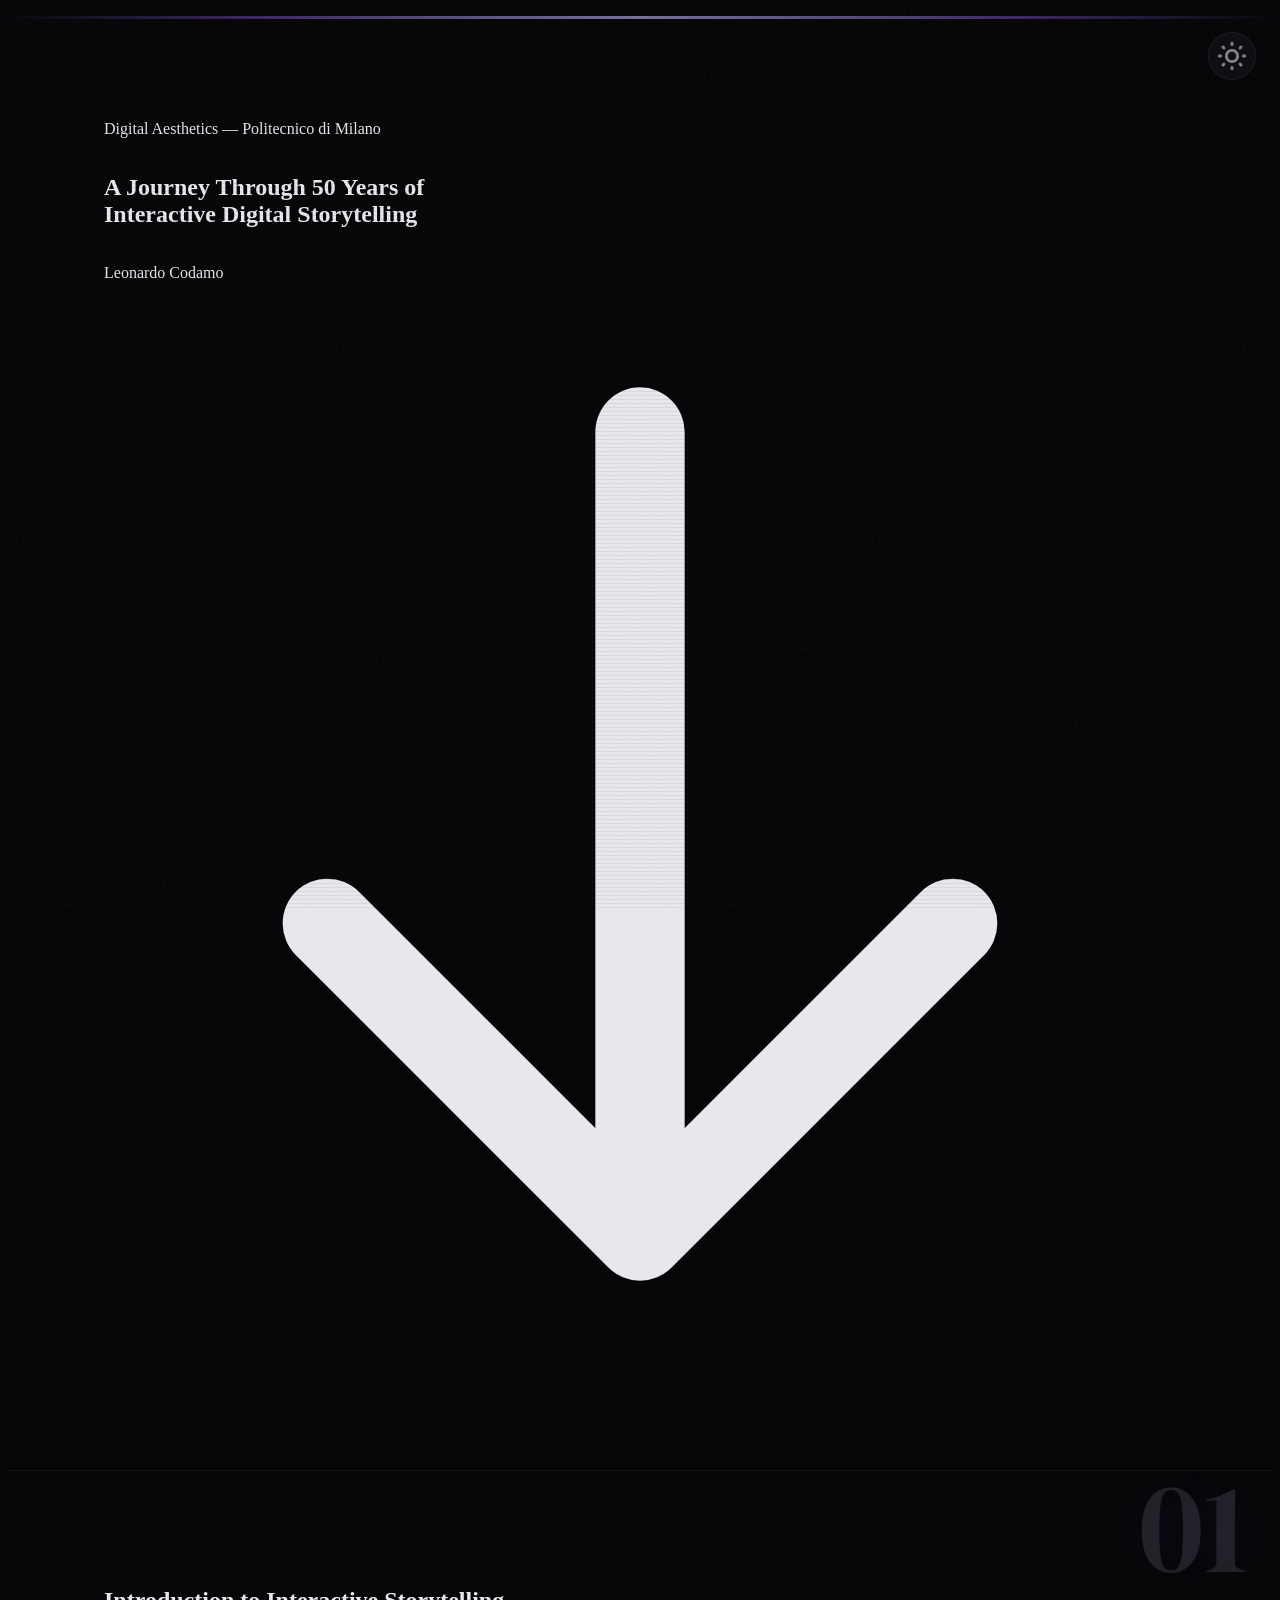
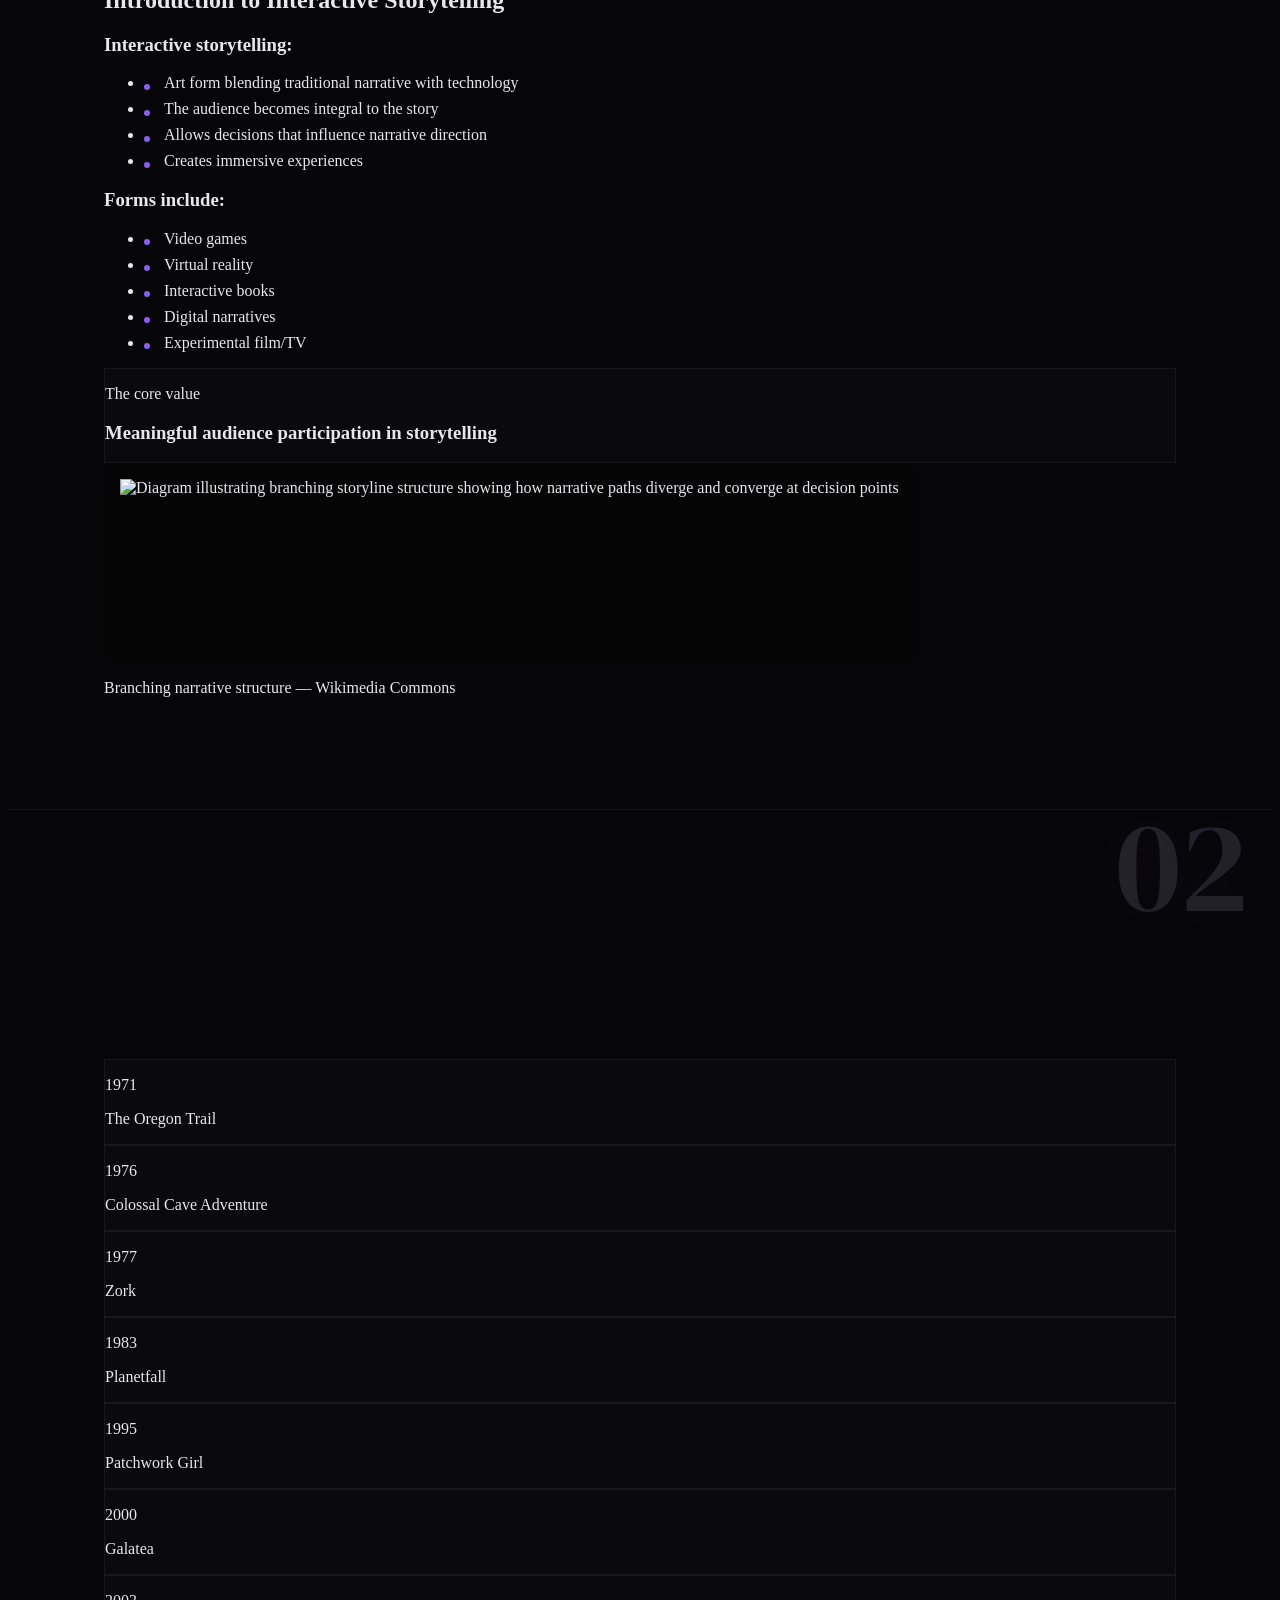
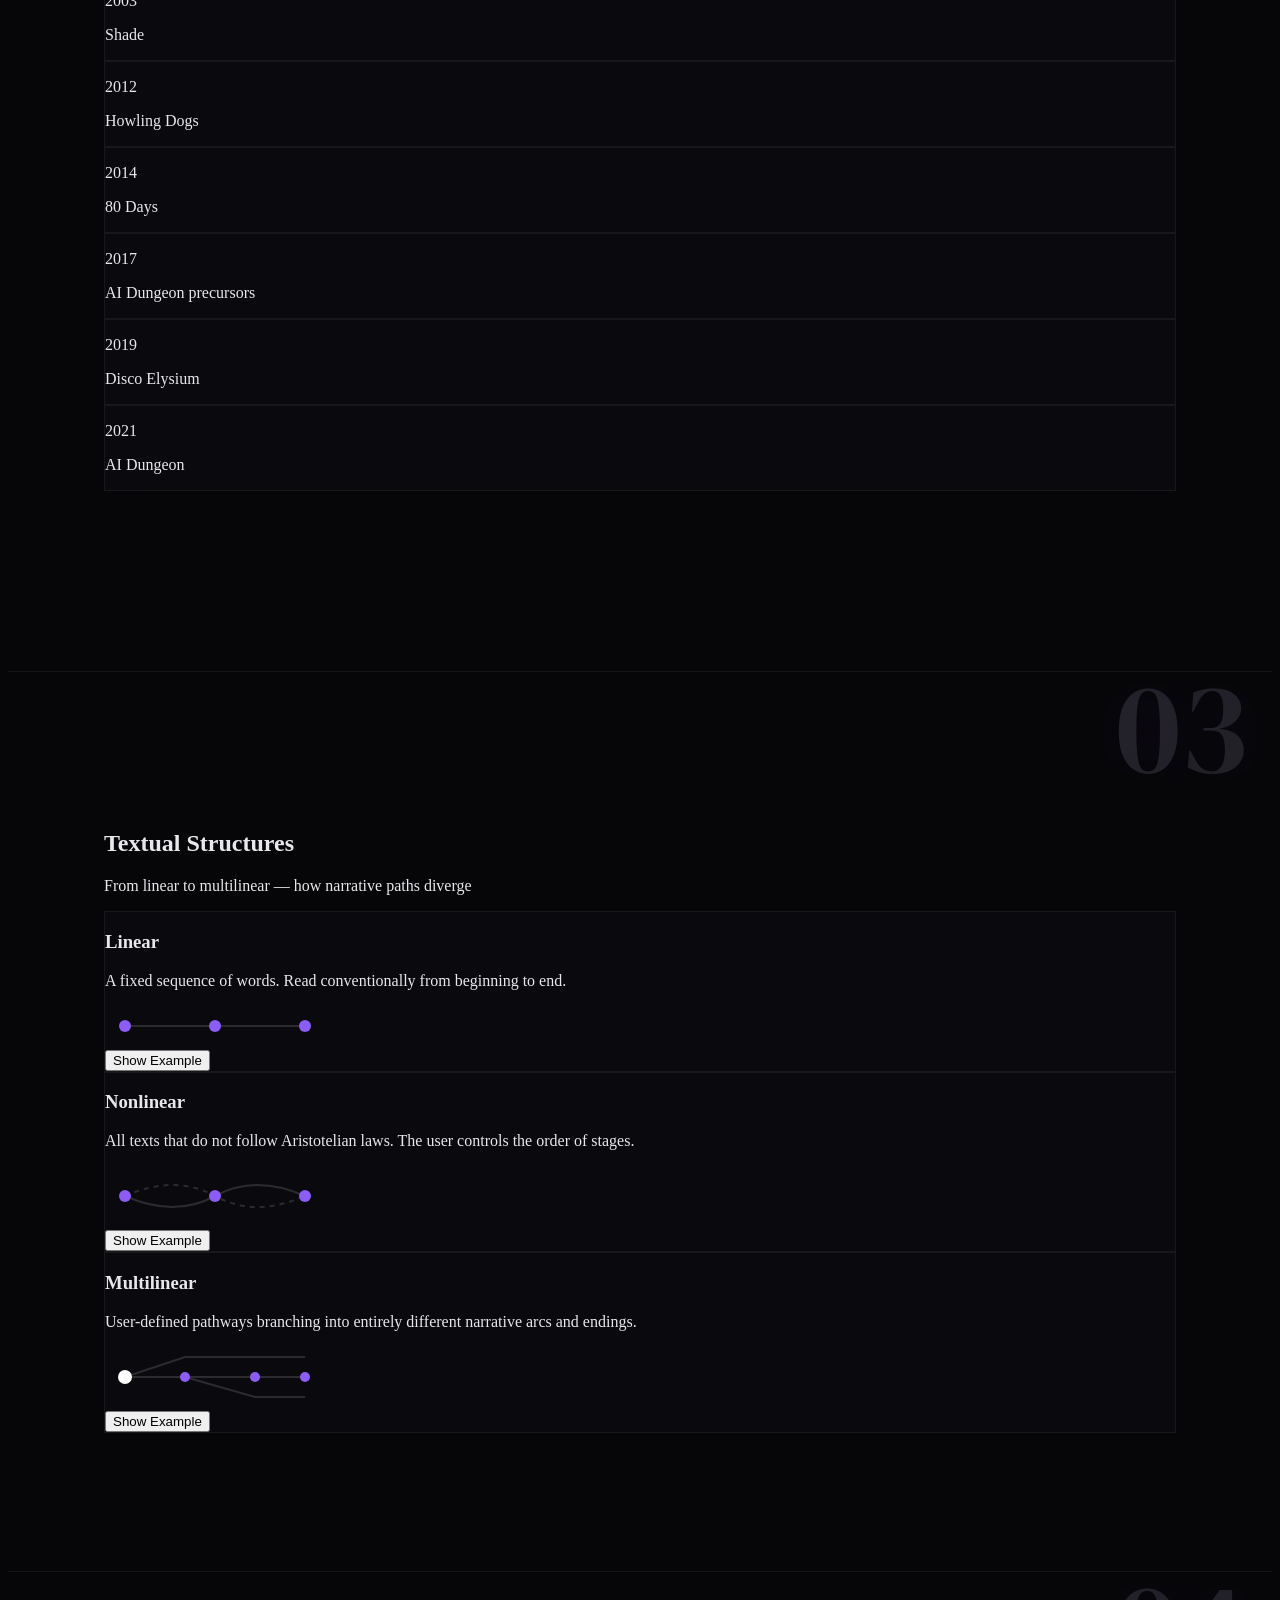
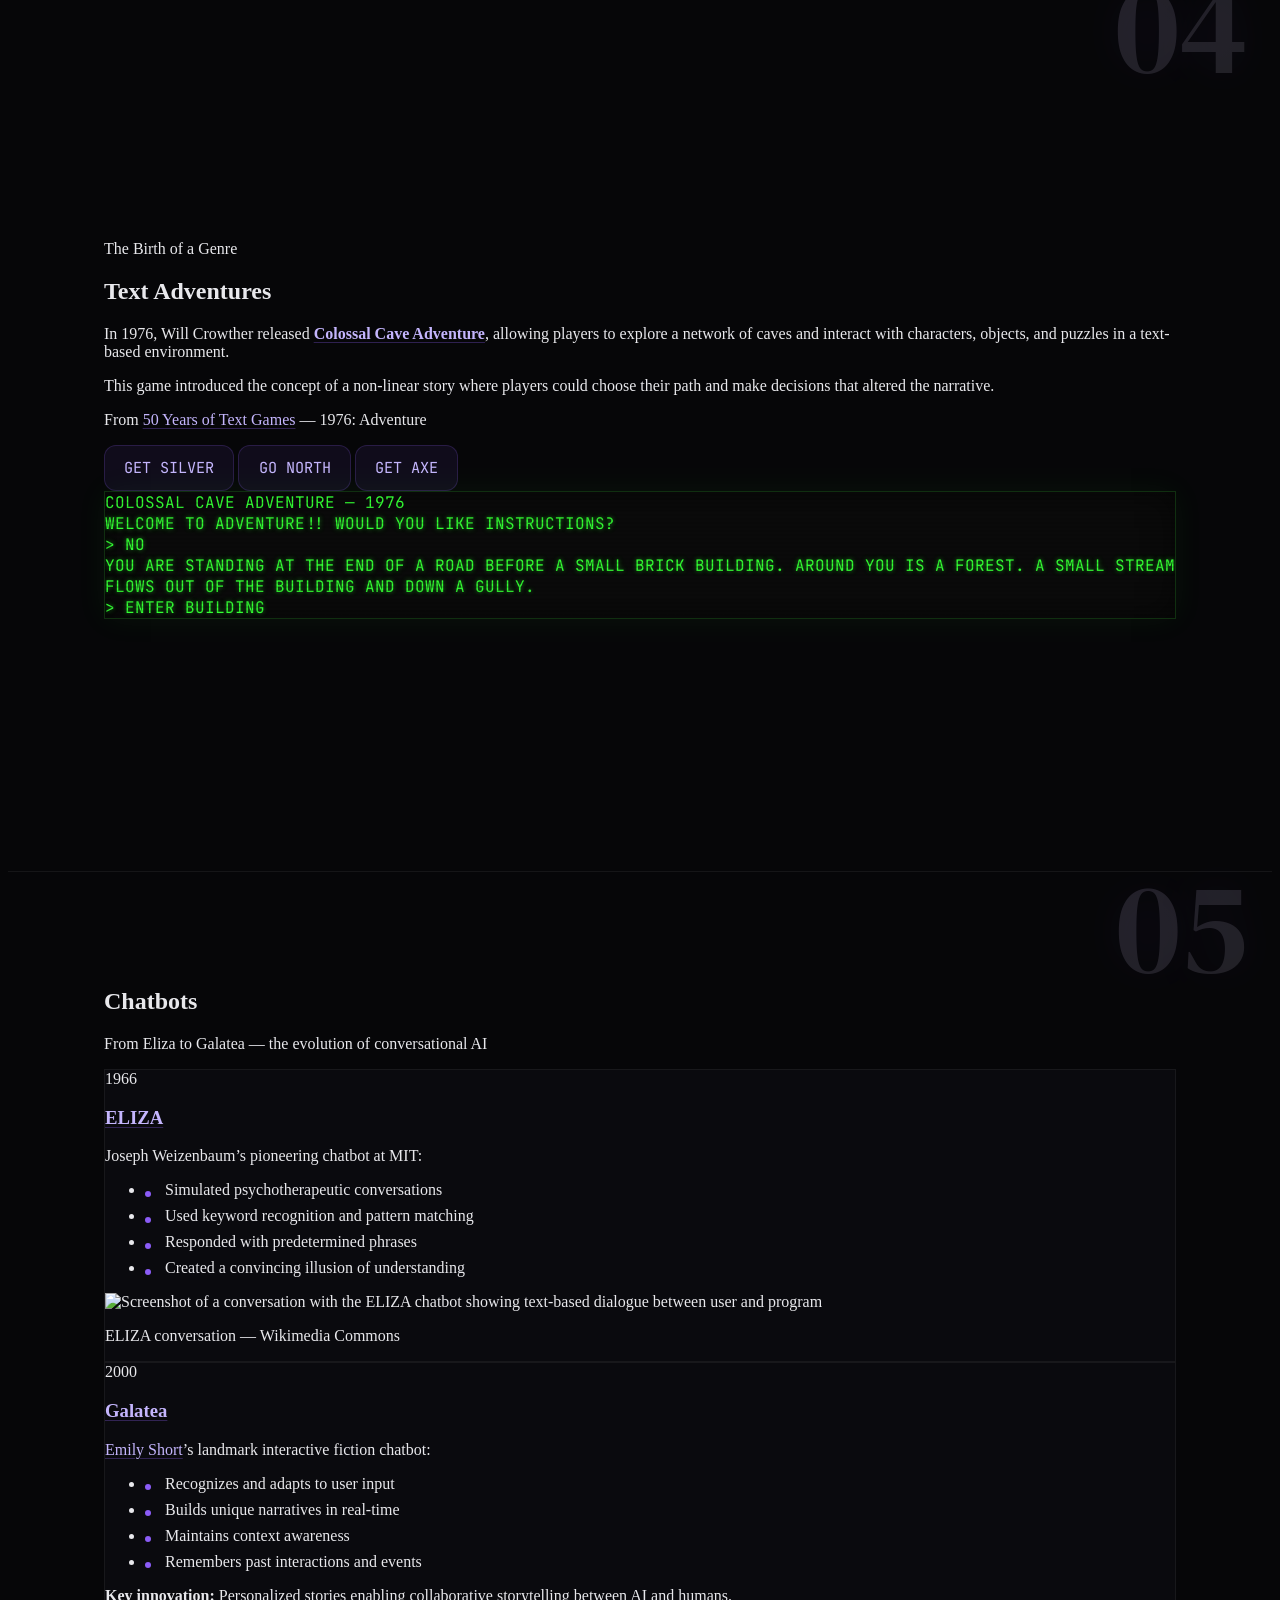
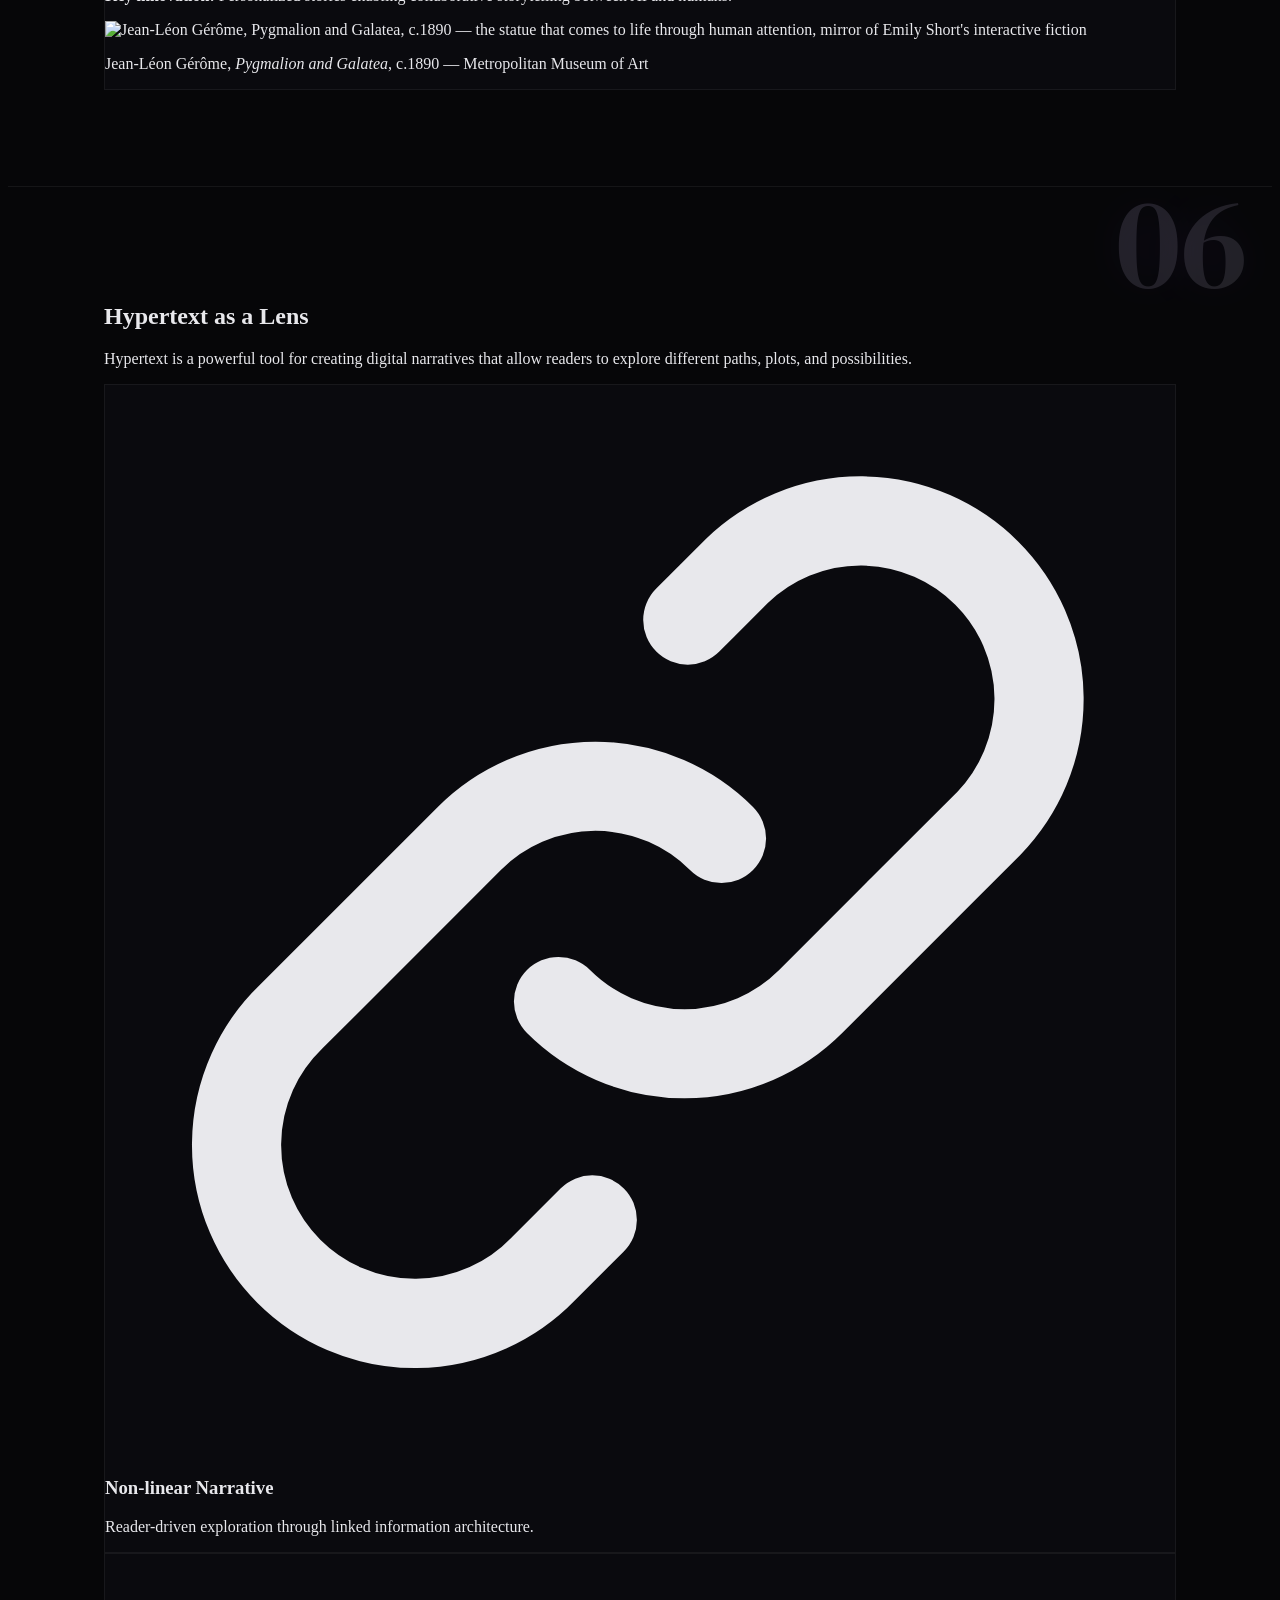
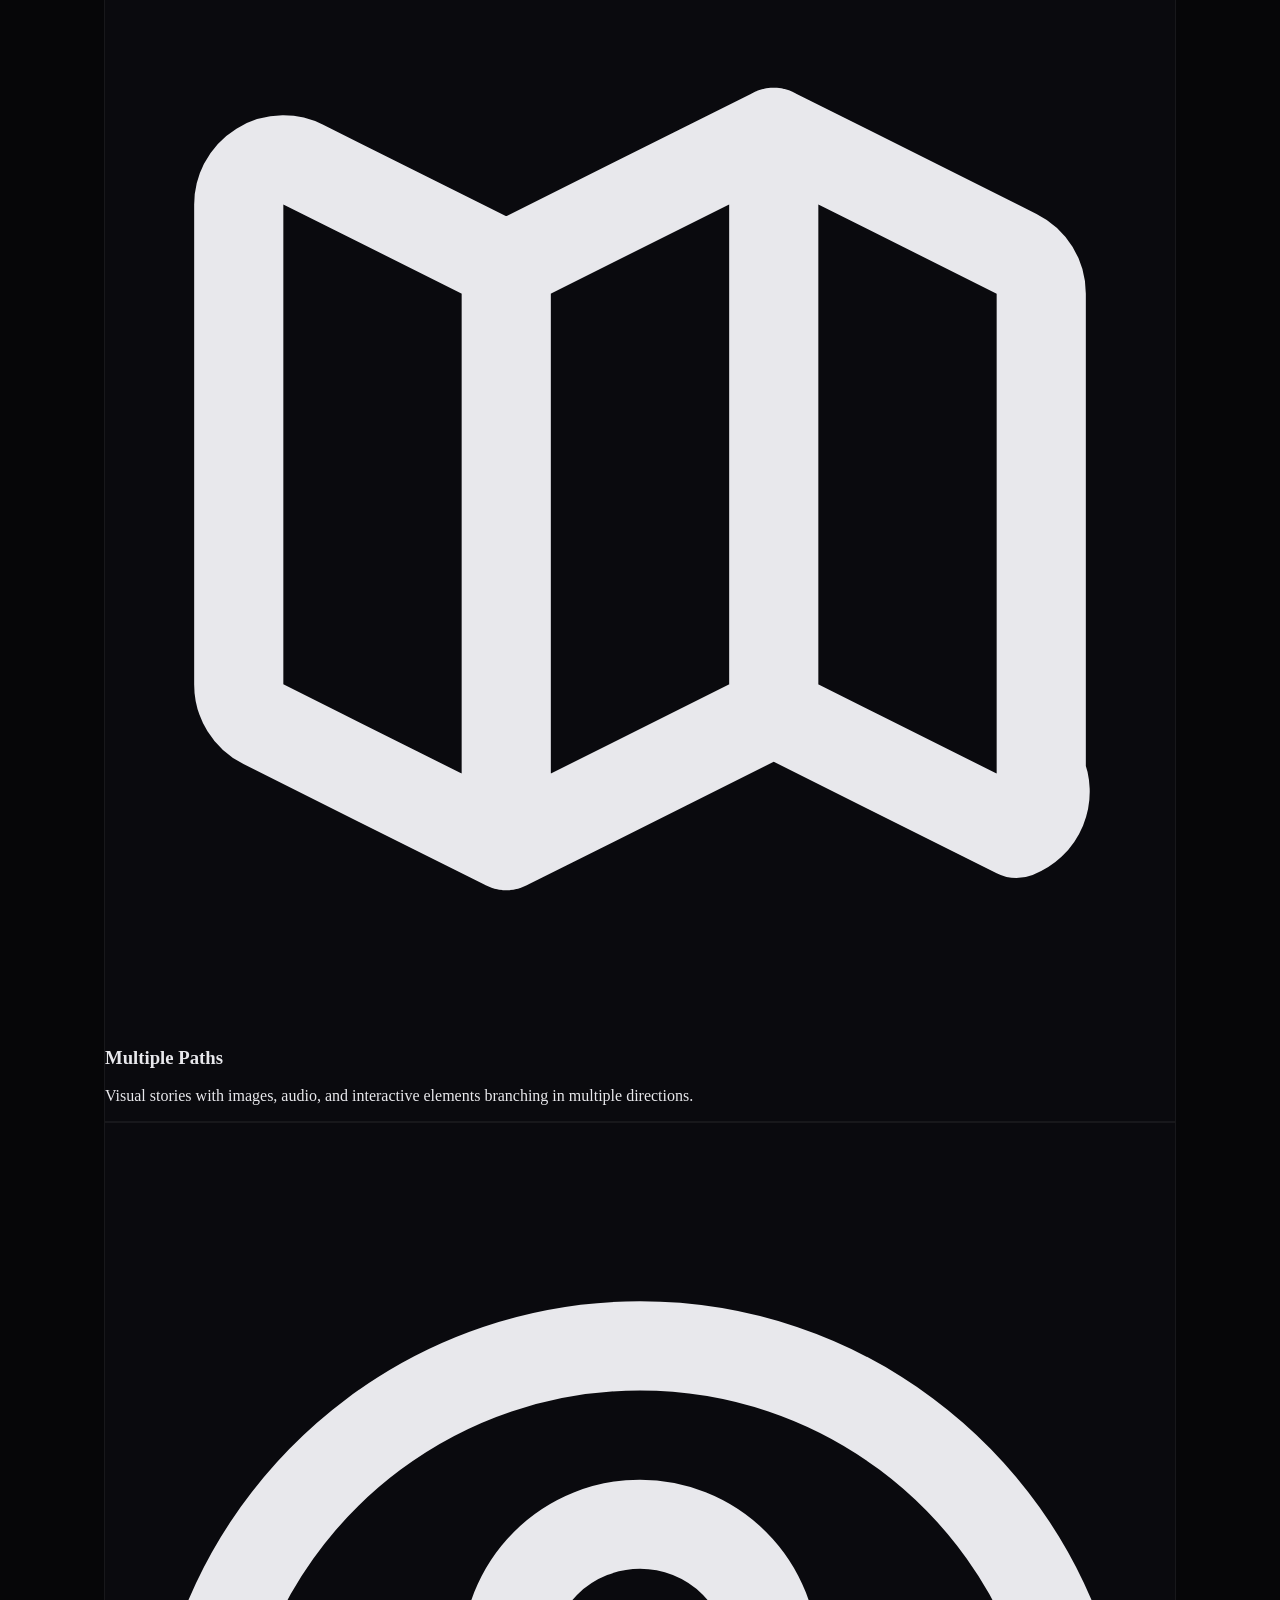
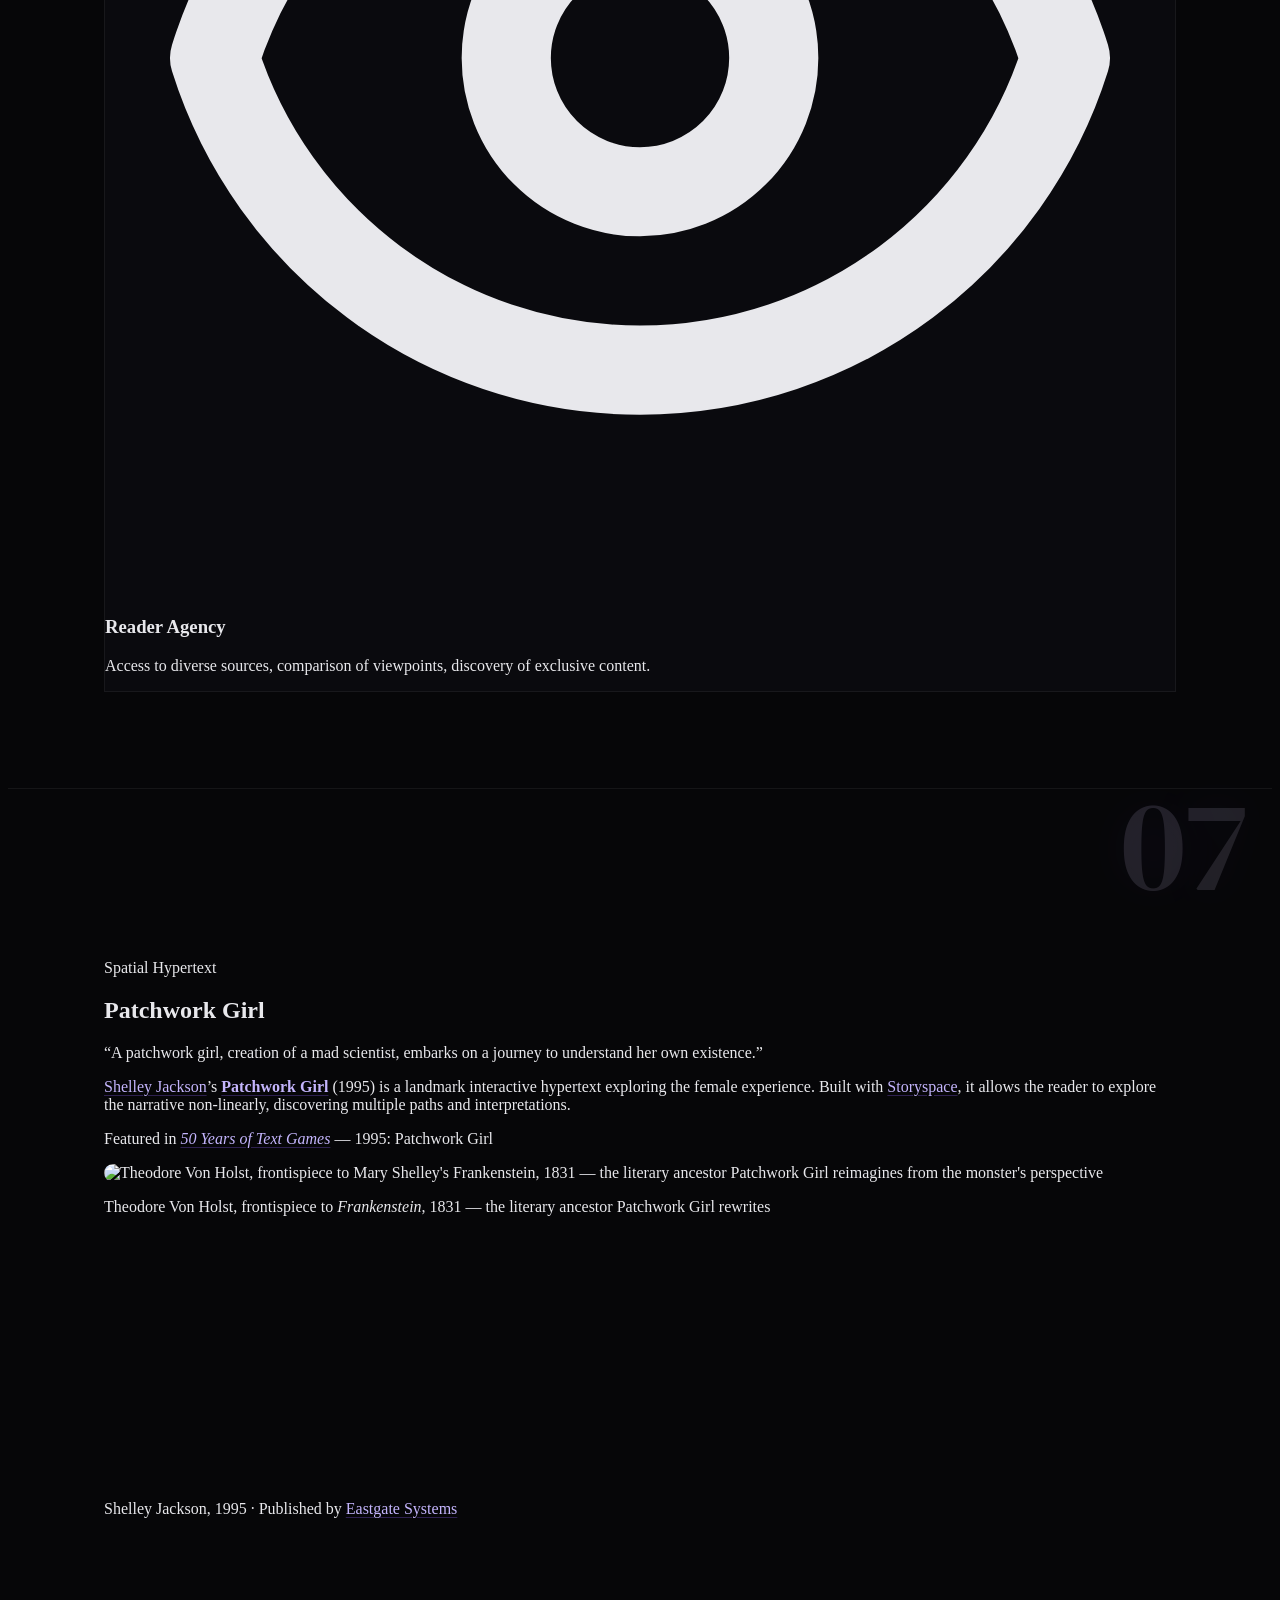
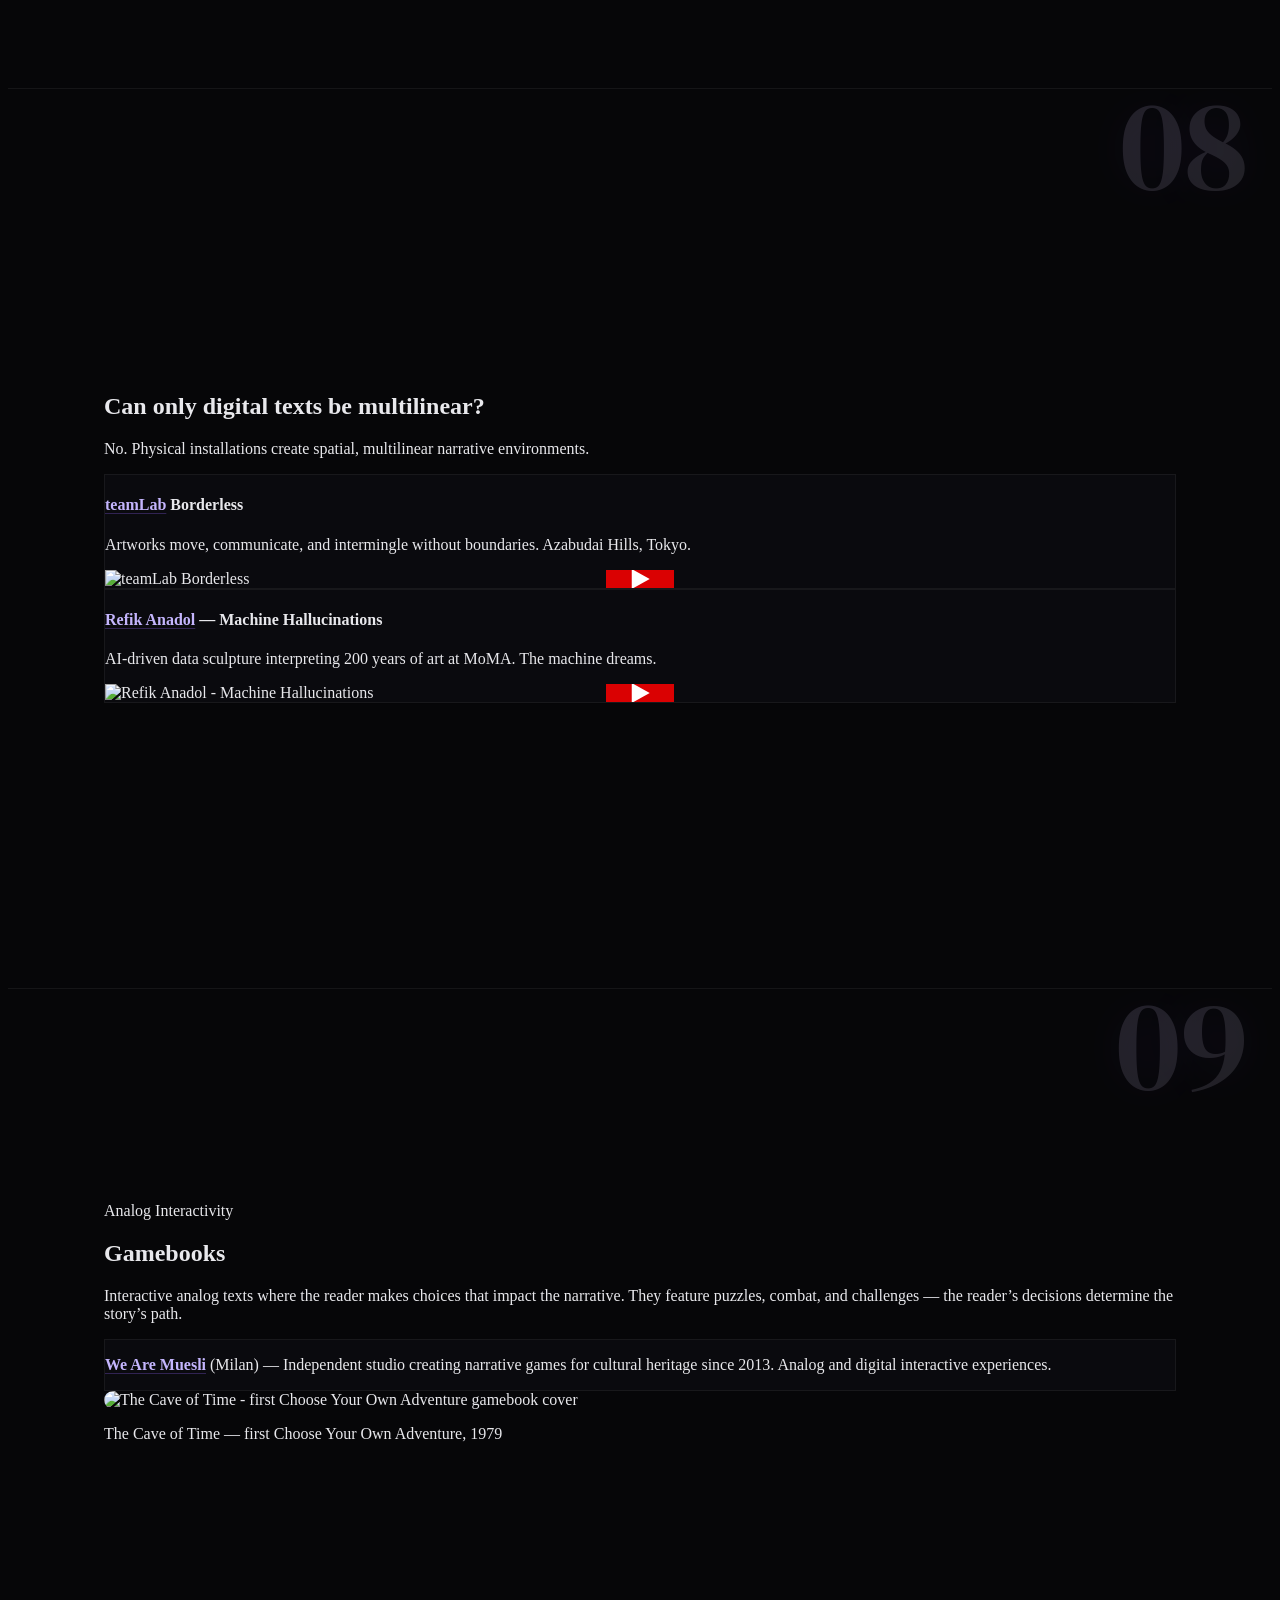
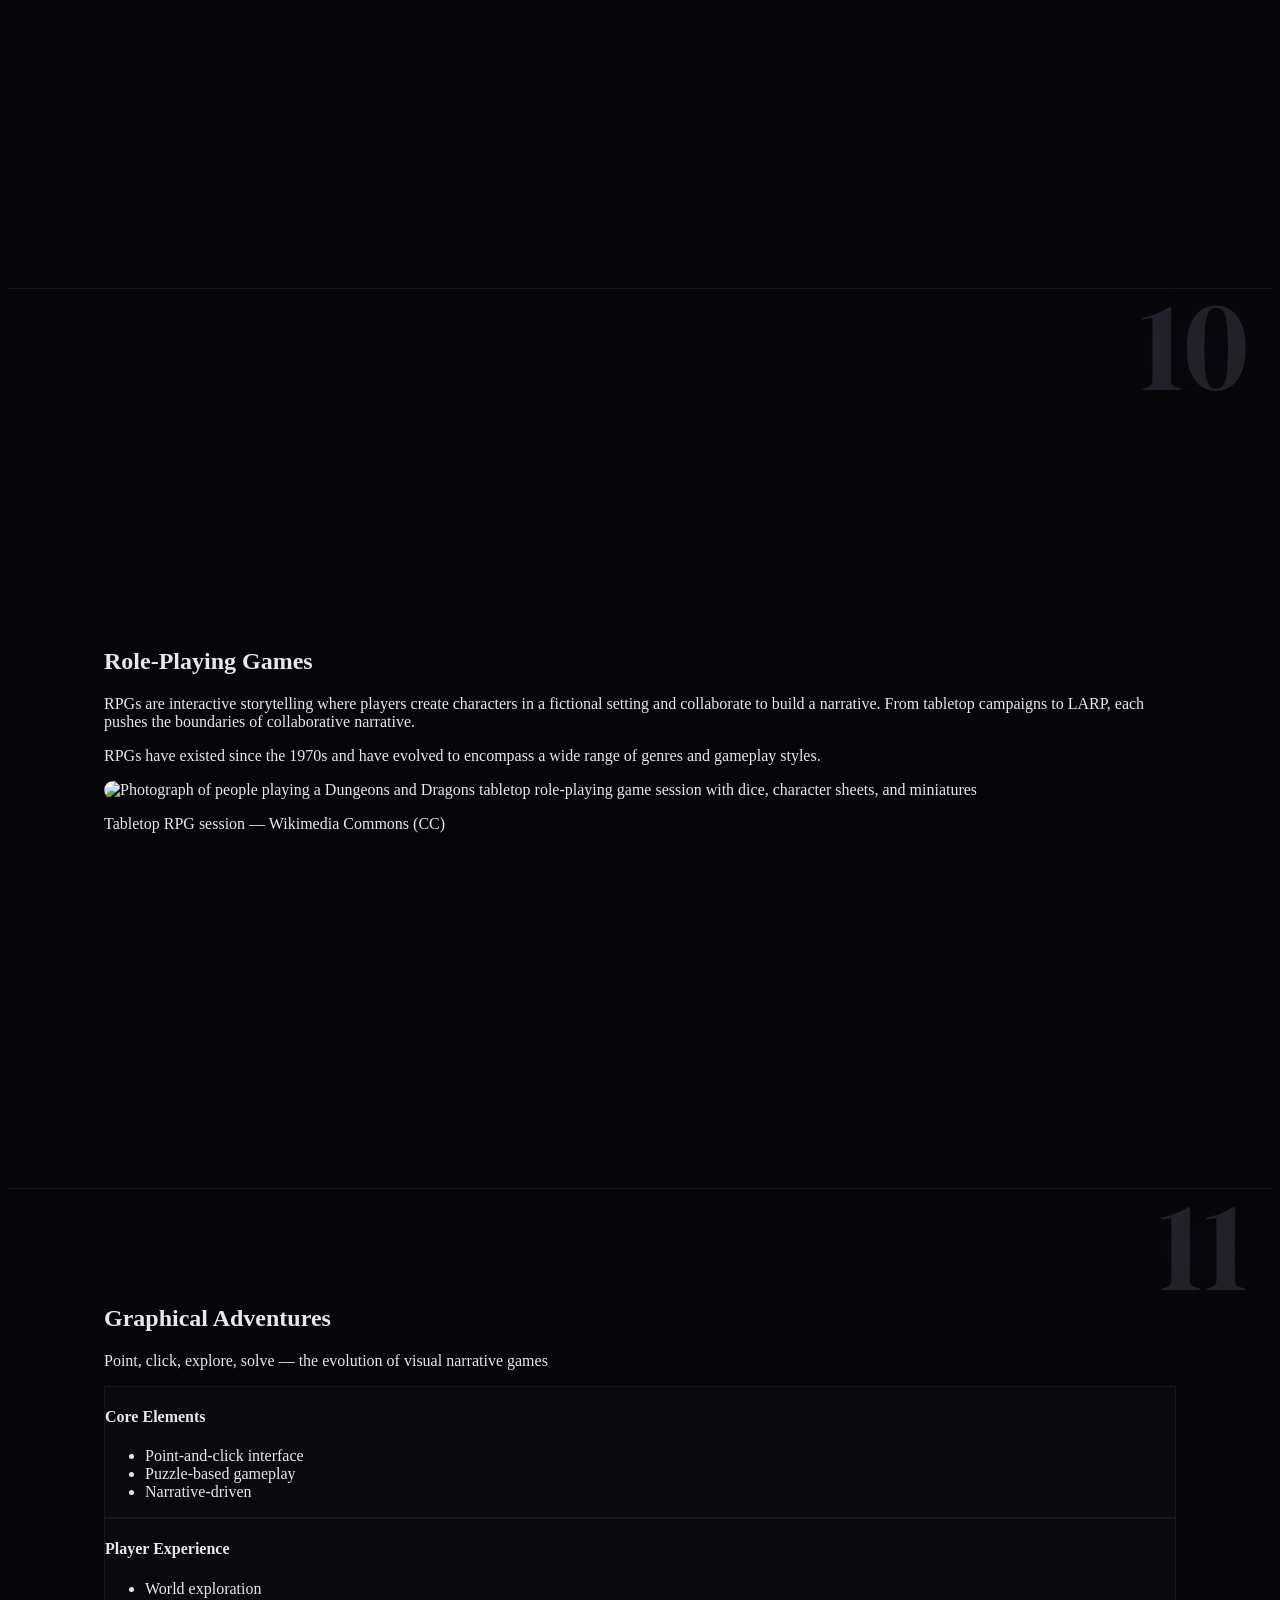
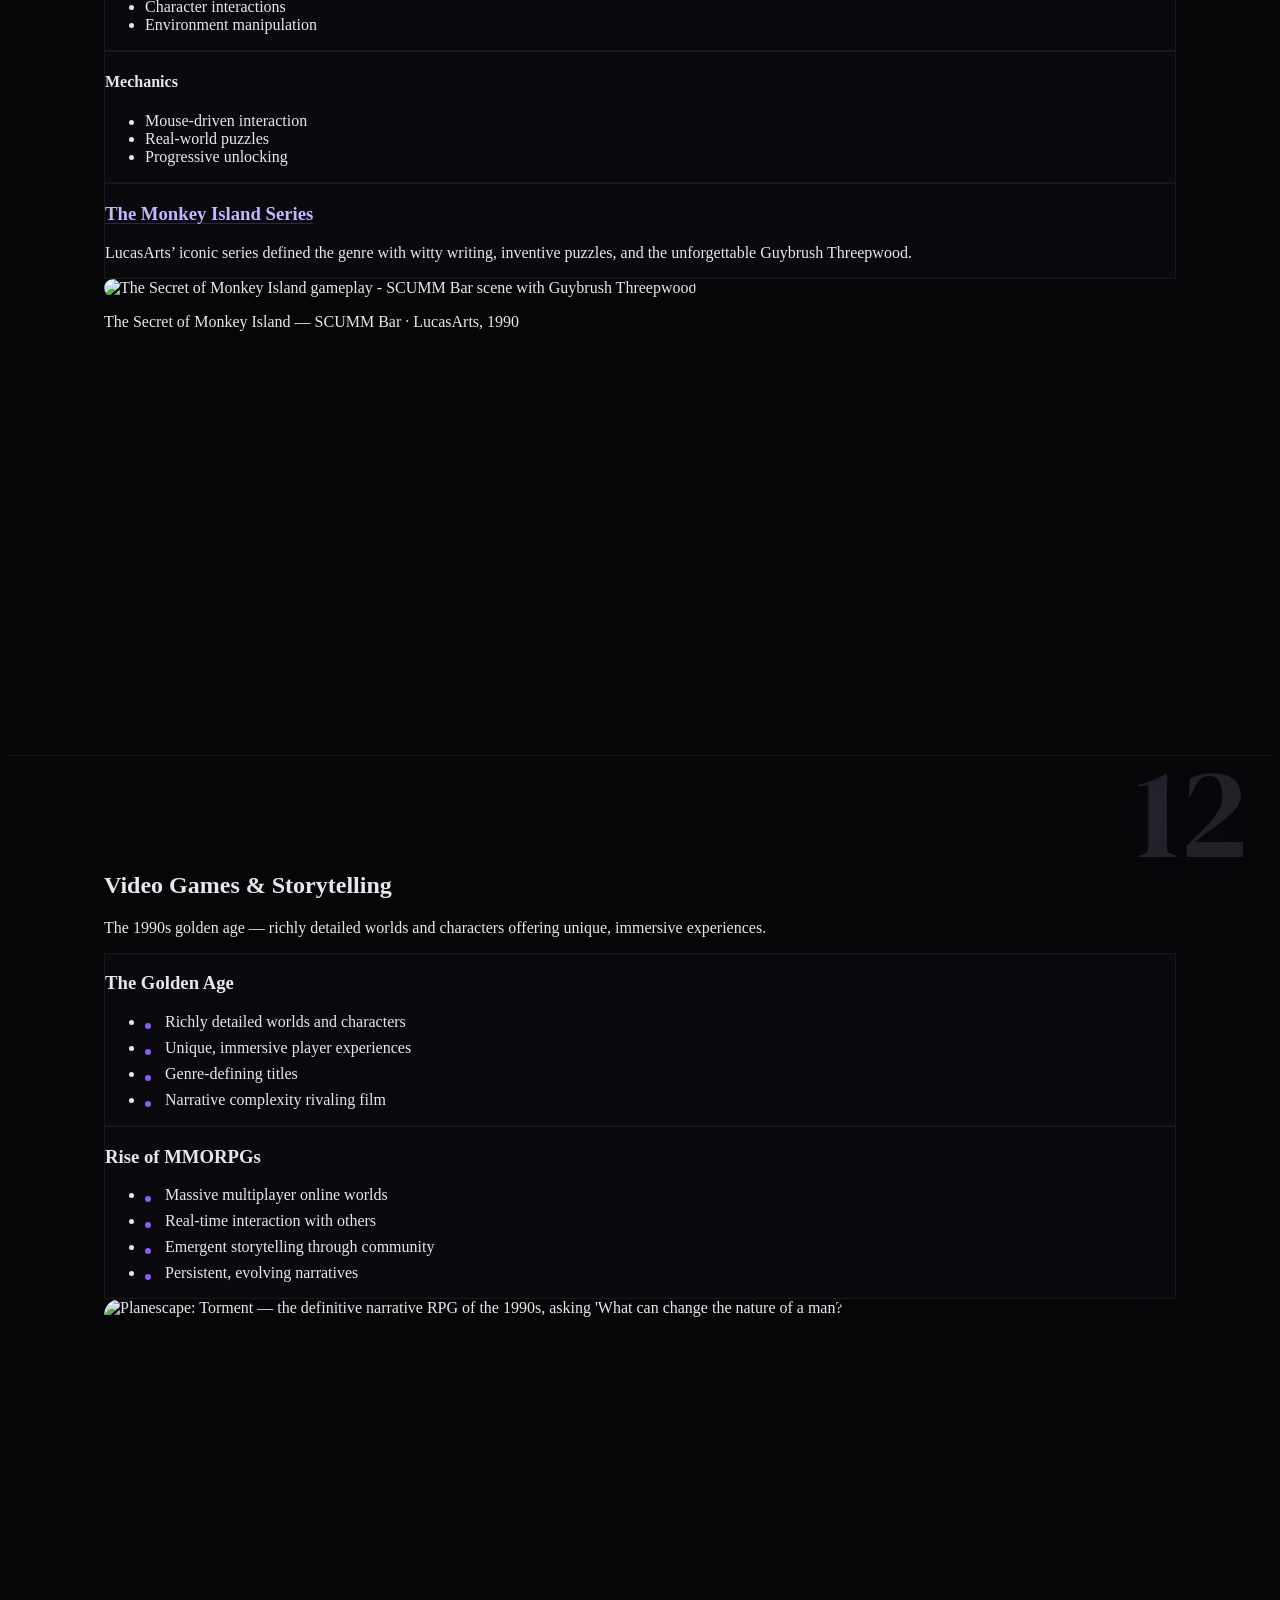
==== commit 0b76b06e: "Revamp slides: vaporwave glitch aesthetic, image fixes, fill missing visuals - Add CRT scanlines, VH" ====
--- a/50 years of interactive storytelling.html
+++ b/50 years of interactive storytelling.html
@@ -118,9 +118,125 @@
         /* GRAIN */
         body::after { content:''; position:fixed; inset:0; z-index:9999; pointer-events:none; opacity:0.025; background-image:url("data:image/svg+xml,%3Csvg viewBox='0 0 256 256' xmlns='http://www.w3.org/2000/svg'%3E%3Cfilter id='n'%3E%3CfeTurbulence type='fractalNoise' baseFrequency='0.9' numOctaves='4' stitchTiles='stitch'/%3E%3C/filter%3E%3Crect width='100%25' height='100%25' filter='url(%23n)'/%3E%3C/svg%3E"); }
         .light body::after { opacity: 0.015; }
+
+        /* ═══════════════════════════════════════
+           VAPORWAVE / GLITCH LAYER
+           ═══════════════════════════════════════ */
+
+        /* CRT scanlines — always on, very subtle on content, stronger on title */
+        body::before {
+            content:'';
+            position:fixed; inset:0; z-index:9998; pointer-events:none;
+            background: repeating-linear-gradient(
+                0deg,
+                rgba(0,0,0,0.06) 0px,
+                rgba(0,0,0,0.06) 1px,
+                transparent 1px,
+                transparent 4px
+            );
+        }
+        .light body::before { opacity: 0.4; }
+
+        /* VHS tracking line — slides down every 10s */
+        @keyframes vhs-slide {
+            0%   { top: -4px; opacity: 0; }
+            3%   { opacity: 1; }
+            97%  { opacity: 0.6; }
+            100% { top: 100vh; opacity: 0; }
+        }
+        .vhs-line {
+            position: fixed;
+            left: 0; width: 100%; height: 3px;
+            background: linear-gradient(90deg, transparent 0%, rgba(139,92,246,0.4) 20%, rgba(196,181,253,0.6) 50%, rgba(139,92,246,0.4) 80%, transparent 100%);
+            pointer-events: none;
+            z-index: 9997;
+            animation: vhs-slide 10s linear infinite;
+        }
+
+        /* Section number: neon glow */
+        .section-num {
+            background: linear-gradient(135deg, rgba(139,92,246,0.15) 0%, rgba(196,181,253,0.08) 100%);
+            -webkit-background-clip: text;
+            background-clip: text;
+            text-shadow: 0 0 40px rgba(139,92,246,0.15);
+        }
+
+        /* Title slide h1: occasional glitch */
+        @keyframes title-glitch {
+            0%,88%,100% {
+                text-shadow: none;
+                clip-path: none;
+                transform: none;
+            }
+            89% {
+                clip-path: inset(15% 0 70% 0);
+                transform: translate(4px, 0);
+                text-shadow: -4px 0 rgba(196,181,253,0.7), 4px 0 rgba(139,92,246,0.7);
+            }
+            90% {
+                clip-path: inset(60% 0 10% 0);
+                transform: translate(-3px, 0);
+            }
+            91% {
+                clip-path: inset(30% 0 50% 0);
+                transform: translate(2px, 0);
+                text-shadow: 3px 0 rgba(196,181,253,0.5), -3px 0 rgba(139,92,246,0.5);
+            }
+            92% {
+                clip-path: none;
+                transform: none;
+                text-shadow: none;
+            }
+        }
+        h1.glitch { animation: title-glitch 7s ease-in-out infinite; }
+
+        /* Embed frames: subtle neon border */
+        .embed-frame {
+            box-shadow: 0 0 0 1px rgba(139,92,246,0.15), 0 0 20px rgba(139,92,246,0.06);
+            transition: box-shadow 0.4s;
+        }
+        .embed-frame:hover {
+            box-shadow: 0 0 0 1px rgba(139,92,246,0.3), 0 0 40px rgba(139,92,246,0.12);
+        }
+
+        /* Slide images: hover chromatic micro-shift */
+        .slide-img, .slide-img-contain {
+            transition: filter 0.3s, transform 0.3s;
+        }
+        .slide-img:hover, .slide-img-contain:hover {
+            filter: saturate(1.15) contrast(1.05);
+            transform: scale(1.01);
+        }
+
+        /* Glass cards: accent glow on hover */
+        .glass:hover {
+            box-shadow: 0 0 20px rgba(139,92,246,0.08);
+        }
+
+        /* Retro terminal: stronger phosphor glow */
+        .retro-terminal {
+            box-shadow: 0 0 30px rgba(51,255,51,0.06), inset 0 0 30px rgba(0,0,0,0.5);
+        }
+
+        /* Glitch bar — fires on slide scroll (JS-triggered) */
+        @keyframes glitch-bar-in {
+            0%   { opacity: 0.8; transform: scaleX(1); }
+            40%  { opacity: 0.5; transform: scaleX(0.98); }
+            100% { opacity: 0; transform: scaleX(1.02); }
+        }
+        .slide-glitch-bar {
+            position: absolute;
+            left: 0; width: 100%; height: 2px;
+            background: linear-gradient(90deg, transparent, rgba(139,92,246,0.8), rgba(196,181,253,0.6), transparent);
+            pointer-events: none;
+            animation: glitch-bar-in 0.5s ease-out forwards;
+        }
     </style>
 </head>
 <body class="antialiased">
+
+<!-- VHS tracking line -->
+<div class="vhs-line"></div>
 
 <!-- THEME TOGGLE -->
 <button class="theme-toggle" onclick="document.documentElement.classList.toggle('light')" title="Toggle light/dark theme">
@@ -133,7 +249,7 @@
     <section class="slide items-center text-center overflow-hidden" style="border-top:none">
         <div class="absolute top-1/2 left-1/2 -translate-x-1/2 -translate-y-1/2 w-[70vw] h-[70vw] md:w-[50vw] md:h-[50vw] bg-accent/15 rounded-full blur-[140px] -z-10 pointer-events-none"></div>
         <p class="text-sm font-mono text-accent tracking-[0.3em] uppercase mb-8 reveal">Digital Aesthetics &mdash; Politecnico di Milano</p>
-        <h1 class="text-5xl md:text-7xl lg:text-[6rem] font-display leading-[1.05] mb-10 max-w-5xl reveal d1">
+        <h1 class="text-5xl md:text-7xl lg:text-[6rem] font-display leading-[1.05] mb-10 max-w-5xl reveal d1 glitch">
             A Journey Through 50 Years of<br/>
             <span class="text-transparent bg-clip-text bg-gradient-to-r from-accent via-purple-400 to-pink-400">Interactive Digital Storytelling</span>
         </h1>
@@ -322,9 +438,9 @@
                             <p class="text-base text-txtMuted"><strong class="text-accent">Key innovation:</strong> Personalized stories enabling collaborative storytelling between AI and humans.</p>
                         </div>
                     </div>
-                    <div class="m-6 mt-0 rounded-lg overflow-hidden border border-border bg-black">
-                        <img src="https://upload.wikimedia.org/wikipedia/en/b/ba/Galatea_computer_game_screenshot.png" alt="Galatea interactive fiction game screenshot showing text-based conversation" class="w-full" loading="lazy">
-                        <p class="text-xs text-txtFaint text-center py-2 font-mono">Galatea &mdash; Emily Short, 2000</p>
+                    <div class="m-6 mt-0 rounded-lg overflow-hidden border border-border">
+                        <img src="https://upload.wikimedia.org/wikipedia/commons/8/8c/Jean-L%C3%A9on_G%C3%A9r%C3%B4me_-_Pygmalion_and_Galatea_-_Met.jpg" alt="Jean-Léon Gérôme, Pygmalion and Galatea, c.1890 — the statue that comes to life through human attention, mirror of Emily Short's interactive fiction" class="w-full" loading="lazy" onclick="zoomImg(this)" style="cursor:zoom-in;">
+                        <p class="text-xs text-txtFaint text-center py-2 font-mono">Jean-Léon Gérôme, <em>Pygmalion and Galatea</em>, c.1890 &mdash; Metropolitan Museum of Art</p>
                     </div>
                 </div>
             </div>
@@ -374,8 +490,8 @@
             </div>
             <div class="space-y-4 reveal d1">
                 <div class="rounded-2xl overflow-hidden border border-border" style="min-height:320px;">
-                    <img src="https://upload.wikimedia.org/wikipedia/commons/0/03/Photo_of_a_floppy_diskette_labelled_Shelley_Jackson_Patchwork_Girl.jpg" alt="Floppy diskette of Patchwork Girl by Shelley Jackson - Eastgate Systems hypertext" class="slide-img" loading="lazy">
-                    <p class="text-xs text-txtFaint text-center py-2 font-mono bg-black/30">Patchwork Girl floppy disk &mdash; Eastgate Systems, 1995 &middot; Wikimedia Commons (CC)</p>
+                    <img src="https://upload.wikimedia.org/wikipedia/commons/6/66/Frontispiece_to_Frankenstein_1831.jpg" alt="Theodore Von Holst, frontispiece to Mary Shelley's Frankenstein, 1831 — the literary ancestor Patchwork Girl reimagines from the monster's perspective" class="slide-img" loading="lazy" onclick="zoomImg(this)" style="cursor:zoom-in;">
+                    <p class="text-xs text-txtFaint text-center py-2 font-mono bg-black/30">Theodore Von Holst, frontispiece to <em>Frankenstein</em>, 1831 &mdash; the literary ancestor Patchwork Girl rewrites</p>
                 </div>
                 <p class="text-xs text-txtFaint text-center font-mono">Shelley Jackson, 1995 &middot; Published by <a href="https://www.eastgate.com/" target="_blank" rel="noopener" class="ref">Eastgate Systems</a></p>
             </div>
@@ -480,9 +596,15 @@
         <div class="w-full max-w-6xl">
             <h2 class="text-4xl md:text-6xl font-display mb-6 reveal">Video Games &amp; Storytelling</h2>
             <p class="text-xl text-txtMuted max-w-3xl mb-12 reveal d1">The 1990s golden age &mdash; richly detailed worlds and characters offering unique, immersive experiences.</p>
-            <div class="grid grid-cols-1 md:grid-cols-2 gap-8 reveal d2">
-                <div class="glass p-8 rounded-2xl"><h3 class="text-2xl font-display mb-4">The Golden Age</h3><ul class="bl text-txtMuted text-base space-y-2"><li>Richly detailed worlds and characters</li><li>Unique, immersive player experiences</li><li>Genre-defining titles</li><li>Narrative complexity rivaling film</li></ul></div>
-                <div class="glass p-8 rounded-2xl"><h3 class="text-2xl font-display mb-4">Rise of MMORPGs</h3><ul class="bl text-txtMuted text-base space-y-2"><li>Massive multiplayer online worlds</li><li>Real-time interaction with others</li><li>Emergent storytelling through community</li><li>Persistent, evolving narratives</li></ul></div>
+            <div class="grid grid-cols-1 lg:grid-cols-2 gap-8 reveal d2">
+                <div class="space-y-4">
+                    <div class="glass p-8 rounded-2xl"><h3 class="text-2xl font-display mb-4">The Golden Age</h3><ul class="bl text-txtMuted text-base space-y-2"><li>Richly detailed worlds and characters</li><li>Unique, immersive player experiences</li><li>Genre-defining titles</li><li>Narrative complexity rivaling film</li></ul></div>
+                    <div class="glass p-8 rounded-2xl"><h3 class="text-2xl font-display mb-4">Rise of MMORPGs</h3><ul class="bl text-txtMuted text-base space-y-2"><li>Massive multiplayer online worlds</li><li>Real-time interaction with others</li><li>Emergent storytelling through community</li><li>Persistent, evolving narratives</li></ul></div>
+                </div>
+                <div class="rounded-2xl overflow-hidden border border-border">
+                    <img src="https://upload.wikimedia.org/wikipedia/en/7/74/Planescape-Torment-GOG.jpg" alt="Planescape: Torment — the definitive narrative RPG of the 1990s, asking 'What can change the nature of a man?'" class="slide-img" loading="lazy" onclick="zoomImg(this)" style="cursor:zoom-in; min-height:300px;">
+                    <p class="text-xs text-txtFaint text-center py-2 font-mono bg-black/30"><em>Planescape: Torment</em> &mdash; Black Isle Studios, 1999 &middot; &ldquo;What can change the nature of a man?&rdquo;</p>
+                </div>
             </div>
         </div>
     </section>
@@ -505,9 +627,15 @@
                 </div>
                 <p class="text-lg text-txtFaint italic">&ldquo;Twine and similar platforms have decentralized creative power.&rdquo; &mdash; <a href="https://en.wikipedia.org/wiki/Anna_Anthropy" target="_blank" rel="noopener" class="ref">Anna Anthropy</a></p>
             </div>
-            <div class="rounded-2xl overflow-hidden border border-border reveal d1">
-                <img src="https://upload.wikimedia.org/wikipedia/commons/c/c1/Twine_2.9.2_screenshot.png" alt="Screenshot of the Twine 2.9.2 interactive fiction editor showing the story map view with connected passage nodes" class="slide-img" loading="lazy">
-                <p class="text-xs text-txtFaint text-center py-2 font-mono bg-black/30">Twine editor &mdash; story node map &middot; Wikimedia Commons</p>
+            <div class="space-y-4 reveal d1">
+                <div class="rounded-2xl overflow-hidden border border-border">
+                    <img src="https://upload.wikimedia.org/wikipedia/commons/c/c1/Twine_2.9.2_screenshot.png" alt="Twine 2.9.2 story map editor — visual node-based authoring for interactive fiction" class="slide-img" loading="lazy" onclick="zoomImg(this)" style="cursor:zoom-in;">
+                    <p class="text-xs text-txtFaint text-center py-2 font-mono bg-black/30">Twine editor &mdash; visual node map &middot; Wikimedia Commons</p>
+                </div>
+                <div class="glass p-5 rounded-xl border-accent/10">
+                    <p class="text-base text-txtMuted italic">&ldquo;Twine is the closest thing to a blank page in game design.&rdquo;</p>
+                    <p class="text-sm text-txtFaint font-mono mt-2">&mdash; Anna Anthropy, <em>Rise of the Videogame Zinesters</em>, 2012</p>
+                </div>
             </div>
         </div>
     </section>
@@ -584,11 +712,11 @@
                     <p class="text-sm uppercase tracking-[0.2em] text-txtMuted mb-3 font-mono">Core Mission</p>
                     <h3 class="text-2xl font-display leading-tight">&ldquo;Games are one of the most important cultural mediums of our time.&rdquo;</h3>
                 </div>
-                <div class="glass p-8 rounded-2xl text-center min-h-[240px] flex flex-col items-center justify-center">
-                    <p class="text-6xl mb-4">🎮</p>
-                    <p class="text-xl font-display text-accentLight mb-2">Est. 2008 &middot; Berlin</p>
-                    <p class="text-base text-txtMuted">Indie games, playful media, interactive art, VR experiences, alt.ctrl installations</p>
-                    <p class="text-sm text-accent font-mono mt-4">amaze-berlin.de</p>
+                <div class="rounded-2xl overflow-hidden border border-border">
+                    <div class="aspect-video w-full bg-black yt-thumb" onclick="playYT(this,'4tIpFGkBVMo')">
+                        <img src="https://img.youtube.com/vi/4tIpFGkBVMo/maxresdefault.jpg" alt="A MAZE. Berlin festival — indie games and playful media" loading="lazy">
+                    </div>
+                    <p class="text-xs text-txtFaint text-center py-2 font-mono bg-black/30">A MAZE. Berlin 2023 &mdash; Festival Highlights</p>
                 </div>
                 <p class="text-sm text-txtFaint font-mono text-center"><a href="https://amaze-berlin.de/" target="_blank" rel="noopener" class="ref">amaze-berlin.de</a></p>
             </div>
@@ -659,11 +787,11 @@
                 <div class="glass p-8 rounded-2xl">
                     <p class="text-lg text-txtMuted italic leading-relaxed border-l-2 border-accent/30 pl-4">Advocates for <strong class="text-txt">lightweight, sustainable, and accessible web technologies</strong> as both an ethical and aesthetic stance.</p>
                 </div>
-                <div class="glass p-8 rounded-2xl text-center min-h-[240px] flex flex-col items-center justify-center">
-                    <p class="text-6xl mb-4">🐚</p>
-                    <p class="text-xl font-display text-accentLight mb-2">Shell Song</p>
-                    <p class="text-base text-txtMuted">Procedural poetry &middot; interactive audio narrative exploring shells, ocean, and loss</p>
-                    <a href="https://shell-song.neocities.org/" target="_blank" rel="noopener" class="ref text-sm font-mono mt-4">Play: shell-song.neocities.org</a>
+                <div class="rounded-2xl overflow-hidden border border-border">
+                    <div class="aspect-video w-full bg-black yt-thumb" onclick="playYT(this,'YsHOLqC3nek')">
+                        <img src="https://img.youtube.com/vi/YsHOLqC3nek/maxresdefault.jpg" alt="Everest Pipkin — The Barnacle Goose Experiment" loading="lazy">
+                    </div>
+                    <p class="text-xs text-txtFaint text-center py-2 font-mono bg-black/30">Everest Pipkin &mdash; <em>The Barnacle Goose Experiment</em> &middot; <a href="https://shell-song.neocities.org/" target="_blank" rel="noopener" class="ref">shell-song.neocities.org</a></p>
                 </div>
                 <p class="text-sm text-txtFaint font-mono text-center"><a href="https://everest-pipkin.com/" target="_blank" rel="noopener" class="ref">everest-pipkin.com</a></p>
             </div>
@@ -692,15 +820,18 @@
                 </div>
                 <p class="text-lg text-txtFaint italic mt-6 border-l-2 border-accent/30 pl-4">&ldquo;I&rsquo;m interested in the space where the screen meets the body.&rdquo;</p>
             </div>
-            <div class="space-y-6 reveal d1">
-                <div class="grid grid-cols-2 gap-4">
-                    <div class="glass p-6 rounded-xl text-center stat-glow"><p class="text-base font-mono text-accent">2016</p><p class="text-sm text-txtMuted mt-1">Whitney Biennial</p></div>
-                    <div class="glass p-6 rounded-xl text-center stat-glow"><p class="text-base font-mono text-accent">Rhizome</p><p class="text-sm text-txtMuted mt-1">Prix Net Art</p></div>
-                    <div class="glass p-6 rounded-xl text-center stat-glow"><p class="text-base font-mono text-accent">IndieCade</p><p class="text-sm text-txtMuted mt-1">Nominated</p></div>
-                    <div class="glass p-6 rounded-xl text-center stat-glow"><p class="text-base font-mono text-accent">IGF</p><p class="text-sm text-txtMuted mt-1">Nuovo Finalist</p></div>
-                </div>
-                <div class="glass p-6 rounded-xl">
-                    <p class="text-base text-txtMuted">Her work demonstrates that <strong class="text-txt">hypertext and interactive fiction are powerful literary and artistic forms</strong>, not merely game mechanics.</p>
+            <div class="space-y-4 reveal d1">
+                <div class="rounded-2xl overflow-hidden border border-border">
+                    <div class="aspect-video w-full bg-black yt-thumb" onclick="playYT(this,'mKSABNOYDiM')">
+                        <img src="https://img.youtube.com/vi/mKSABNOYDiM/maxresdefault.jpg" alt="Porpentine — With Those We Love Alive walkthrough" loading="lazy">
+                    </div>
+                    <p class="text-xs text-txtFaint text-center py-2 font-mono bg-black/30">Porpentine &mdash; <em>With Those We Love Alive</em>, 2014</p>
+                </div>
+                <div class="grid grid-cols-4 gap-3">
+                    <div class="glass p-4 rounded-xl text-center stat-glow"><p class="text-sm font-mono text-accent">2016</p><p class="text-xs text-txtMuted mt-1">Whitney Biennial</p></div>
+                    <div class="glass p-4 rounded-xl text-center stat-glow"><p class="text-sm font-mono text-accent">Rhizome</p><p class="text-xs text-txtMuted mt-1">Prix Net Art</p></div>
+                    <div class="glass p-4 rounded-xl text-center stat-glow"><p class="text-sm font-mono text-accent">IndieCade</p><p class="text-xs text-txtMuted mt-1">Nominated</p></div>
+                    <div class="glass p-4 rounded-xl text-center stat-glow"><p class="text-sm font-mono text-accent">IGF</p><p class="text-xs text-txtMuted mt-1">Nuovo Finalist</p></div>
                 </div>
                 <p class="text-sm text-txtFaint font-mono text-center"><a href="http://slimedaughter.com/" target="_blank" rel="noopener" class="ref">slimedaughter.com</a></p>
             </div>
@@ -762,10 +893,16 @@
         <div class="w-full max-w-6xl">
             <h2 class="text-4xl md:text-6xl font-display mb-6 reveal">The Modern Era</h2>
             <p class="text-xl text-txtMuted max-w-4xl mb-12 reveal d1">The 2000s: rich 3D worlds, detailed characters, experiences pushing immersion to new levels.</p>
-            <div class="grid grid-cols-1 md:grid-cols-3 gap-6 reveal d2">
-                <div class="glass p-8 rounded-2xl"><h3 class="text-2xl font-display mb-3">3D Worlds</h3><p class="text-base text-txtMuted">The Sims, Grand Theft Auto &mdash; unprecedented player freedom in richly detailed environments.</p></div>
-                <div class="glass p-8 rounded-2xl"><h3 class="text-2xl font-display mb-3">Mobile Gaming</h3><p class="text-base text-txtMuted">Portable virtual worlds democratizing access to interactive narratives.</p></div>
-                <div class="glass p-8 rounded-2xl"><h3 class="text-2xl font-display mb-3">Deeper Narratives</h3><p class="text-base text-txtMuted">Games tackling morality, identity, politics with storytelling rivaling cinema.</p></div>
+            <div class="grid grid-cols-1 lg:grid-cols-2 gap-8 reveal d2">
+                <div class="space-y-4">
+                    <div class="glass p-8 rounded-2xl"><h3 class="text-2xl font-display mb-3">3D Worlds</h3><p class="text-base text-txtMuted">The Sims, Grand Theft Auto &mdash; unprecedented player freedom in richly detailed environments.</p></div>
+                    <div class="glass p-8 rounded-2xl"><h3 class="text-2xl font-display mb-3">Mobile Gaming</h3><p class="text-base text-txtMuted">Portable virtual worlds democratizing access to interactive narratives.</p></div>
+                    <div class="glass p-8 rounded-2xl"><h3 class="text-2xl font-display mb-3">Deeper Narratives</h3><p class="text-base text-txtMuted">Games tackling morality, identity, politics with storytelling rivaling cinema.</p></div>
+                </div>
+                <div class="rounded-2xl overflow-hidden border border-border">
+                    <img src="https://upload.wikimedia.org/wikipedia/en/c/c9/The_Sims_1_Build.jpg" alt="The Sims — player-authored suburban life stories, 2000" class="slide-img" loading="lazy" onclick="zoomImg(this)" style="cursor:zoom-in; min-height:300px;">
+                    <p class="text-xs text-txtFaint text-center py-2 font-mono bg-black/30"><em>The Sims</em> &mdash; Maxis / EA, 2000 &middot; Emergent narrative through simulated life</p>
+                </div>
             </div>
         </div>
     </section>
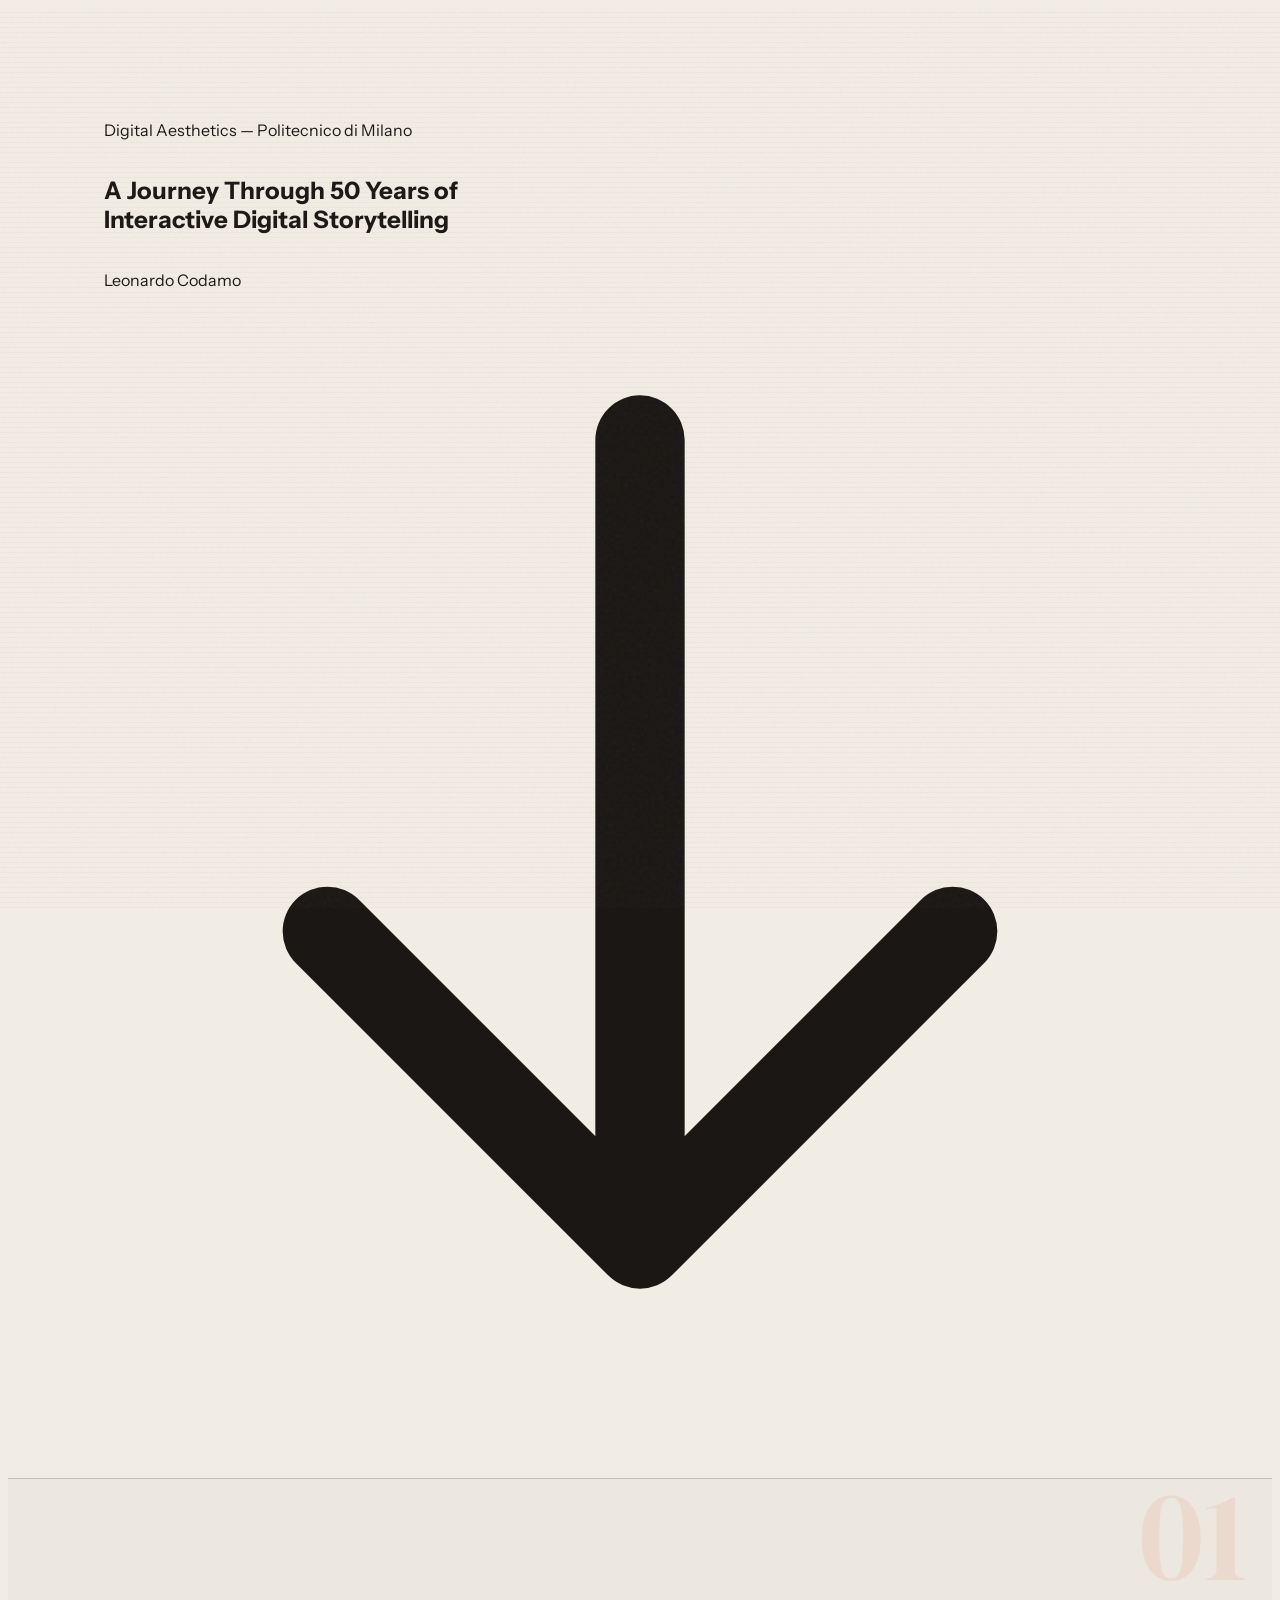
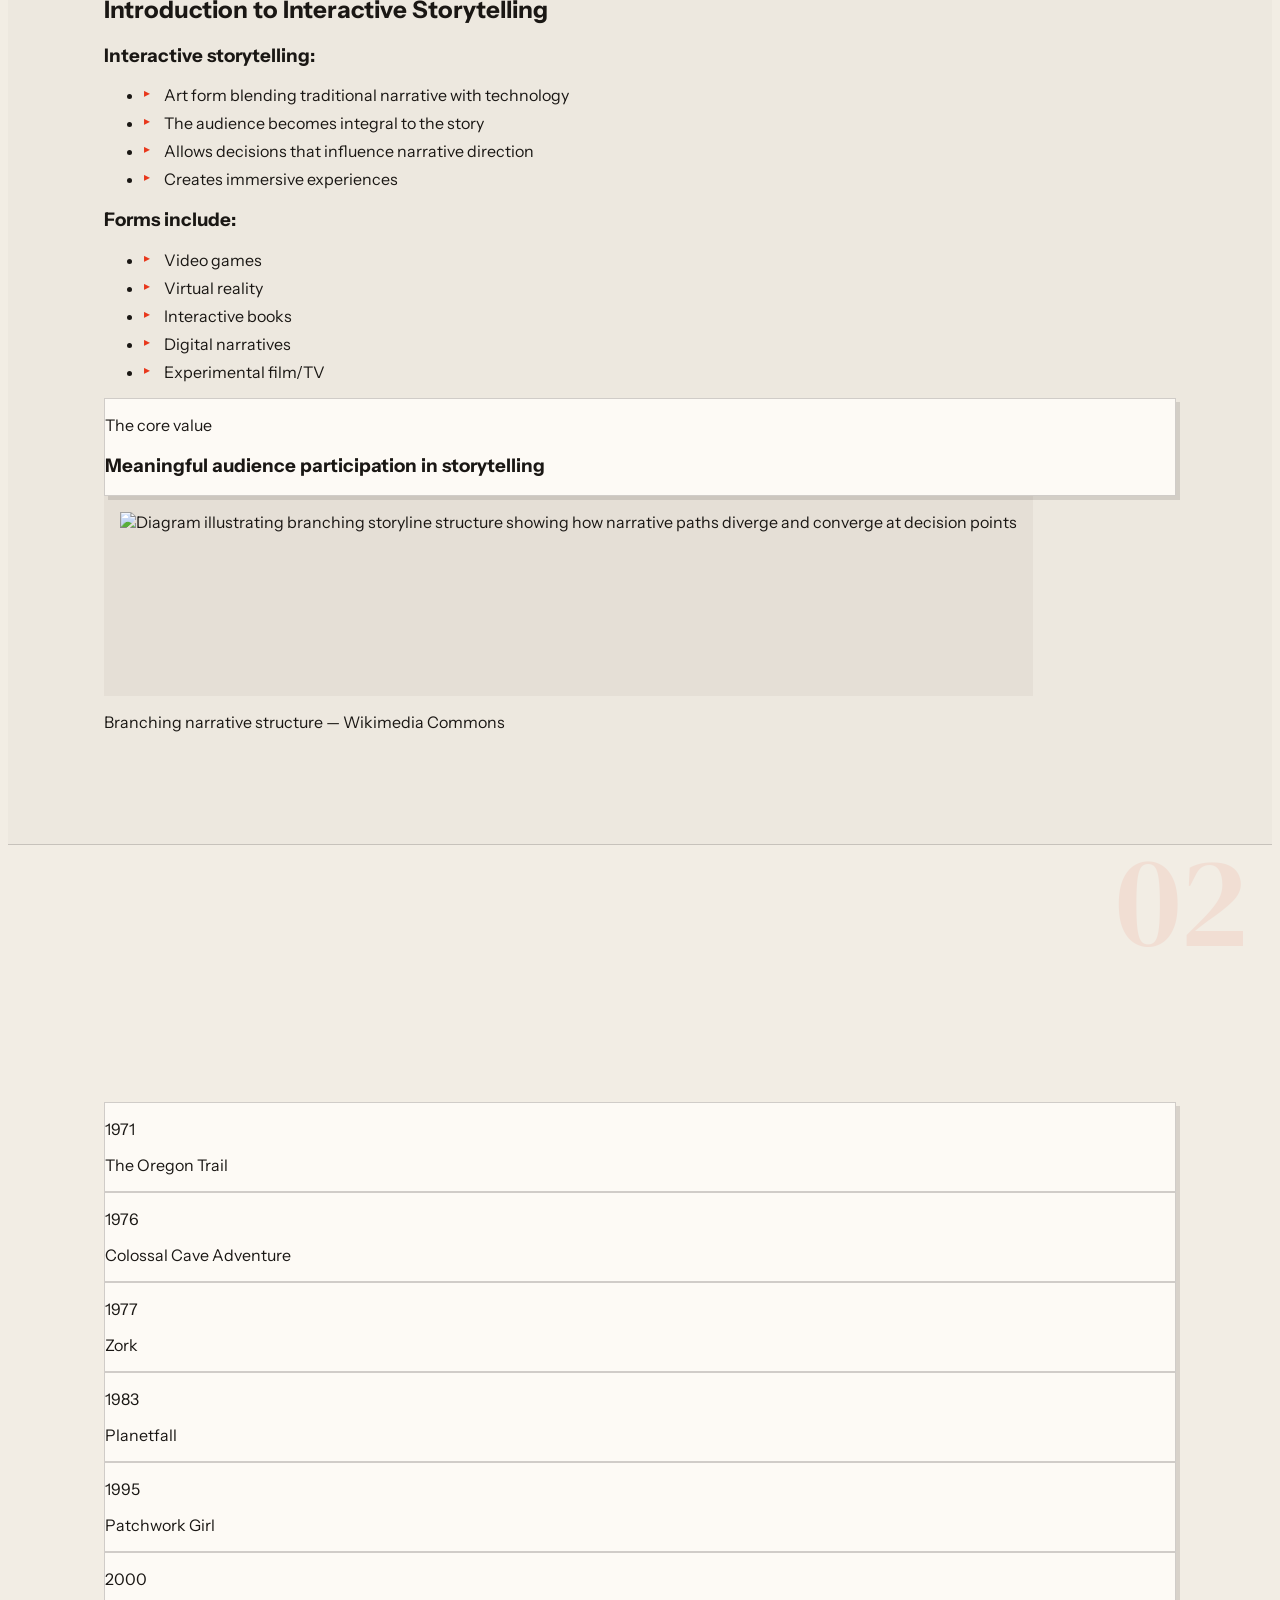
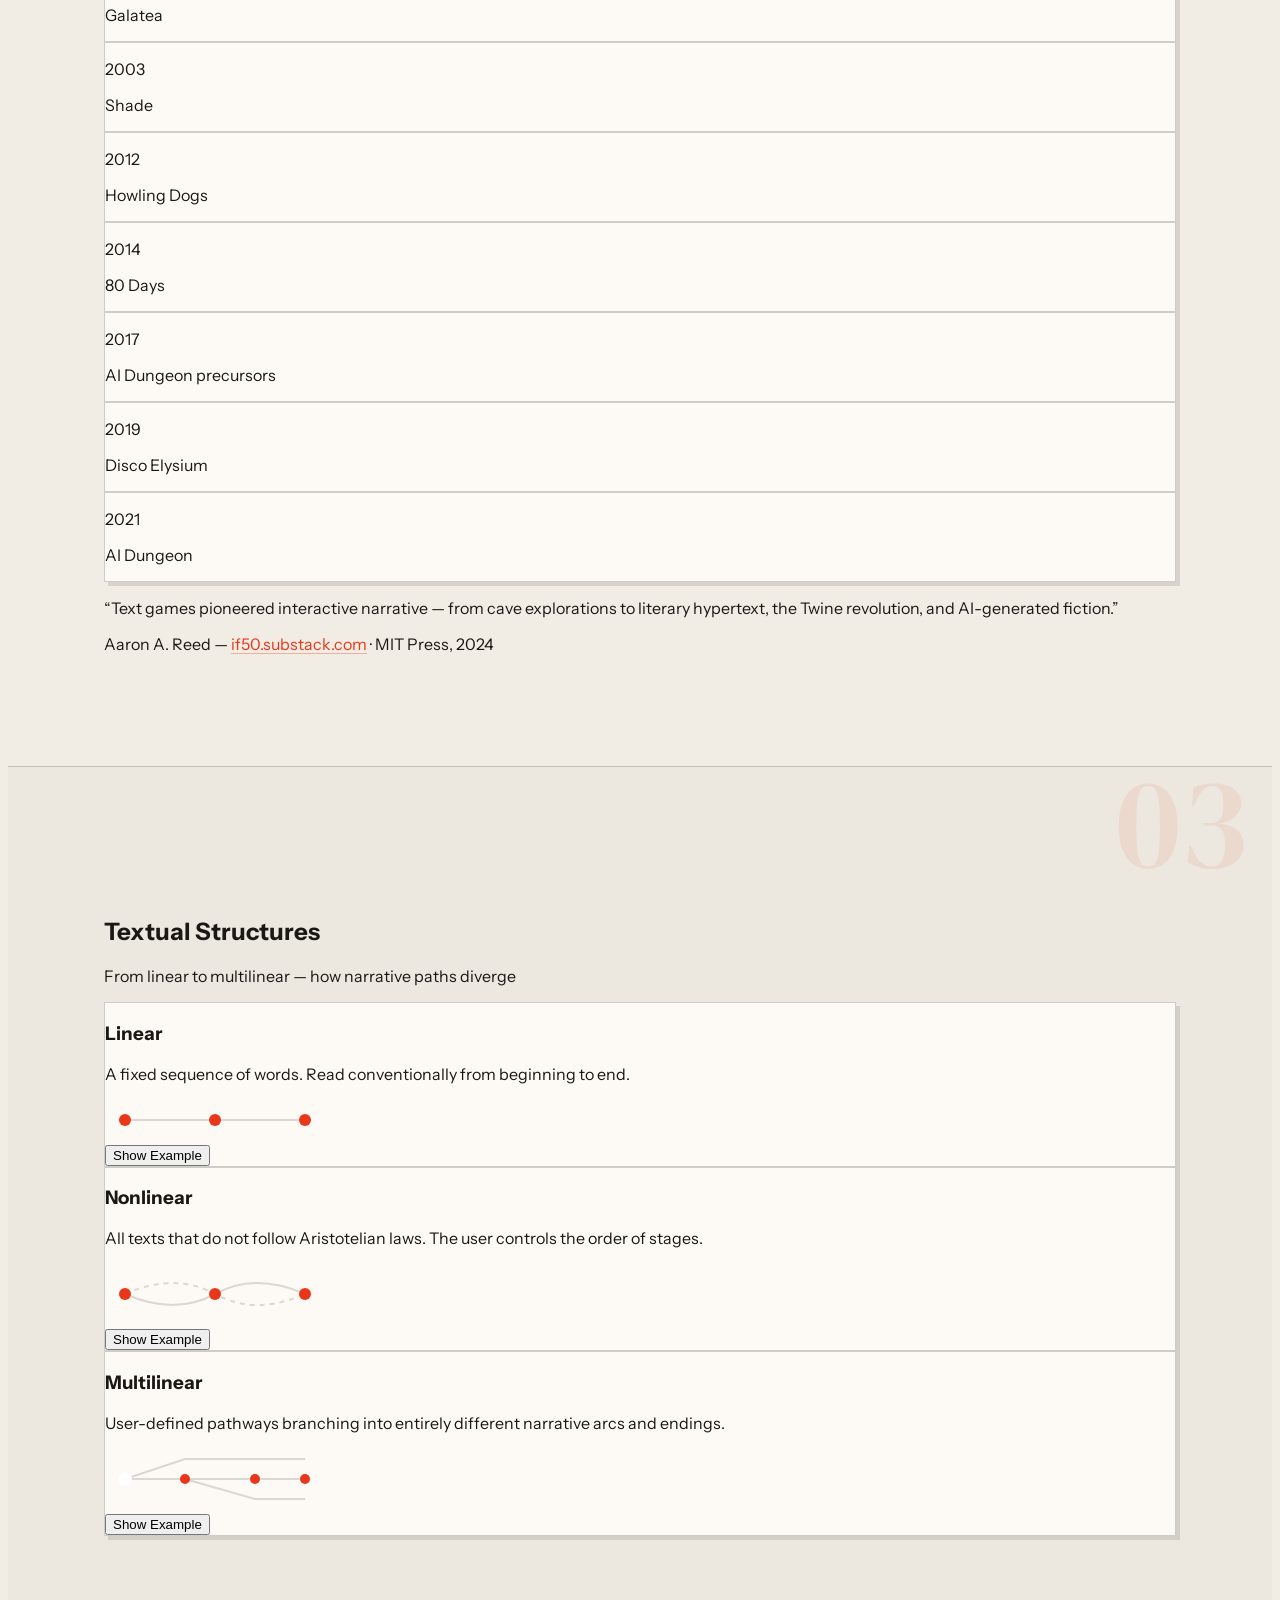
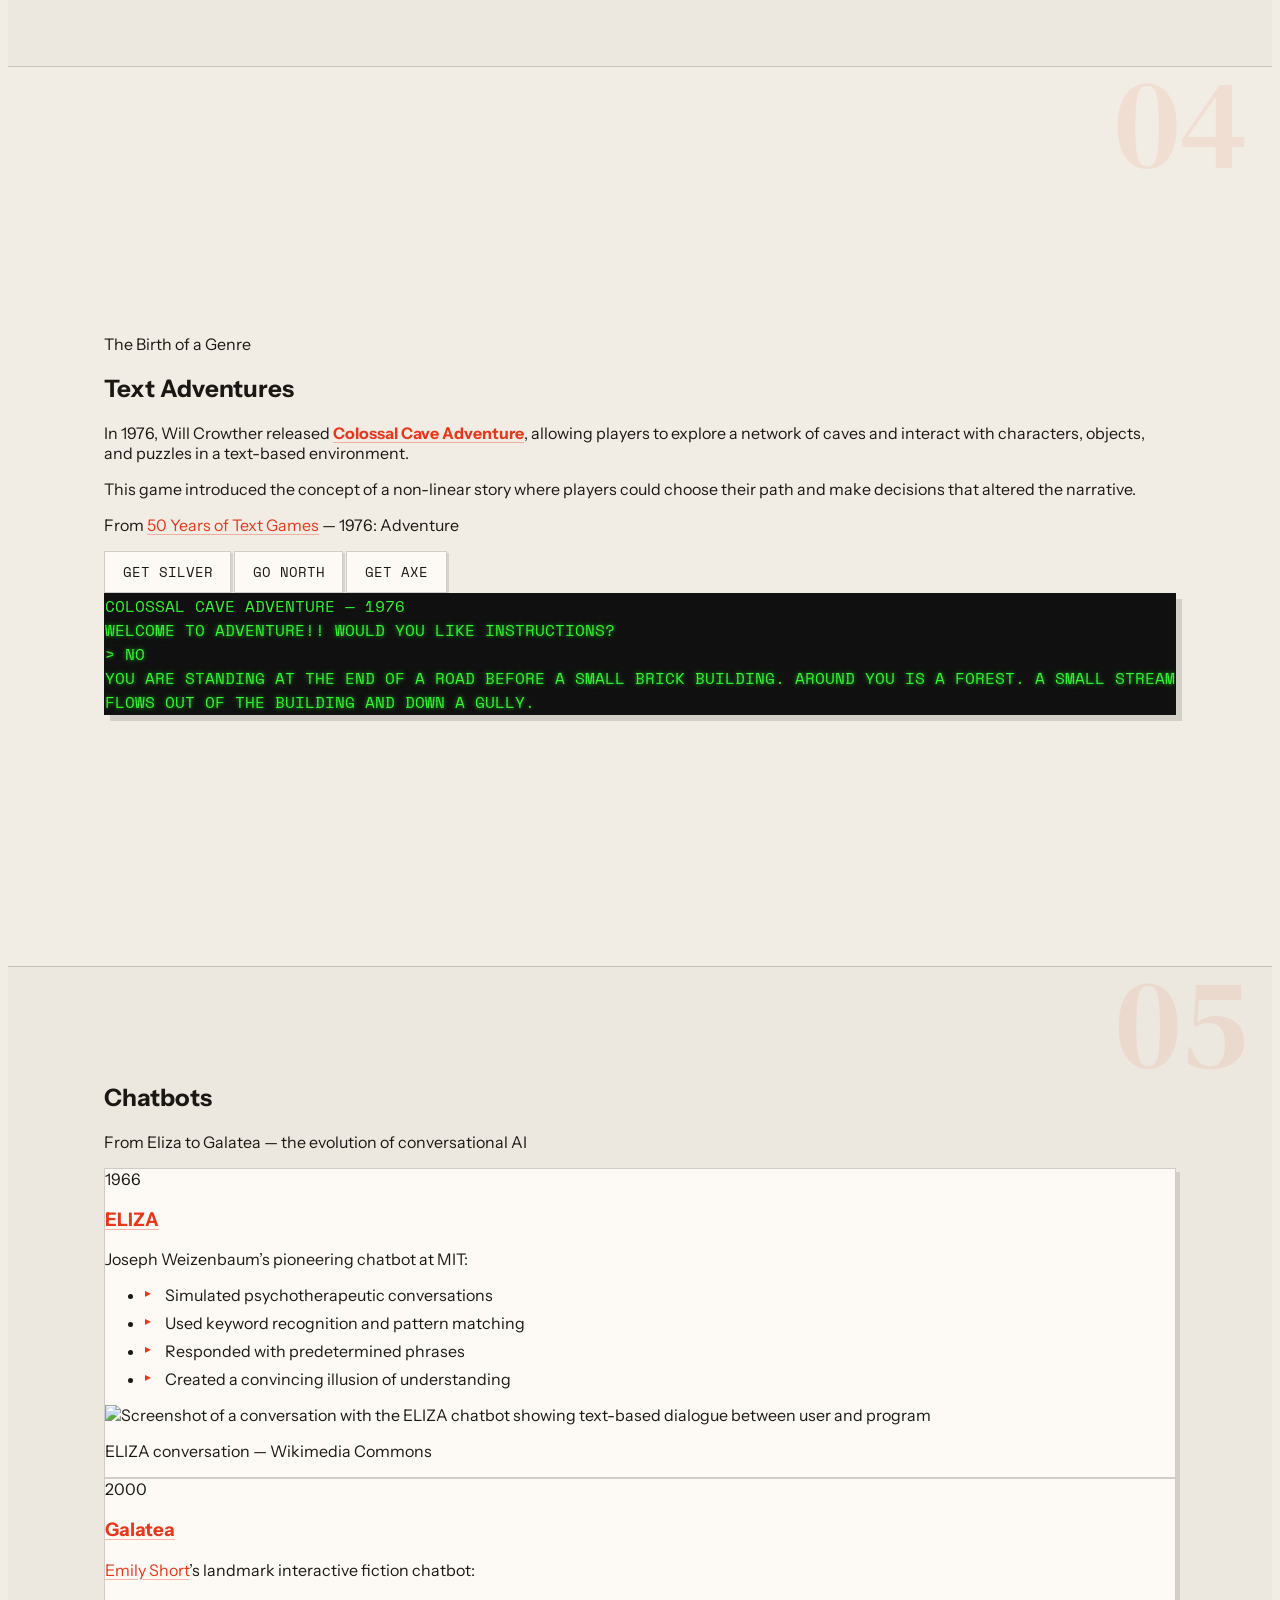
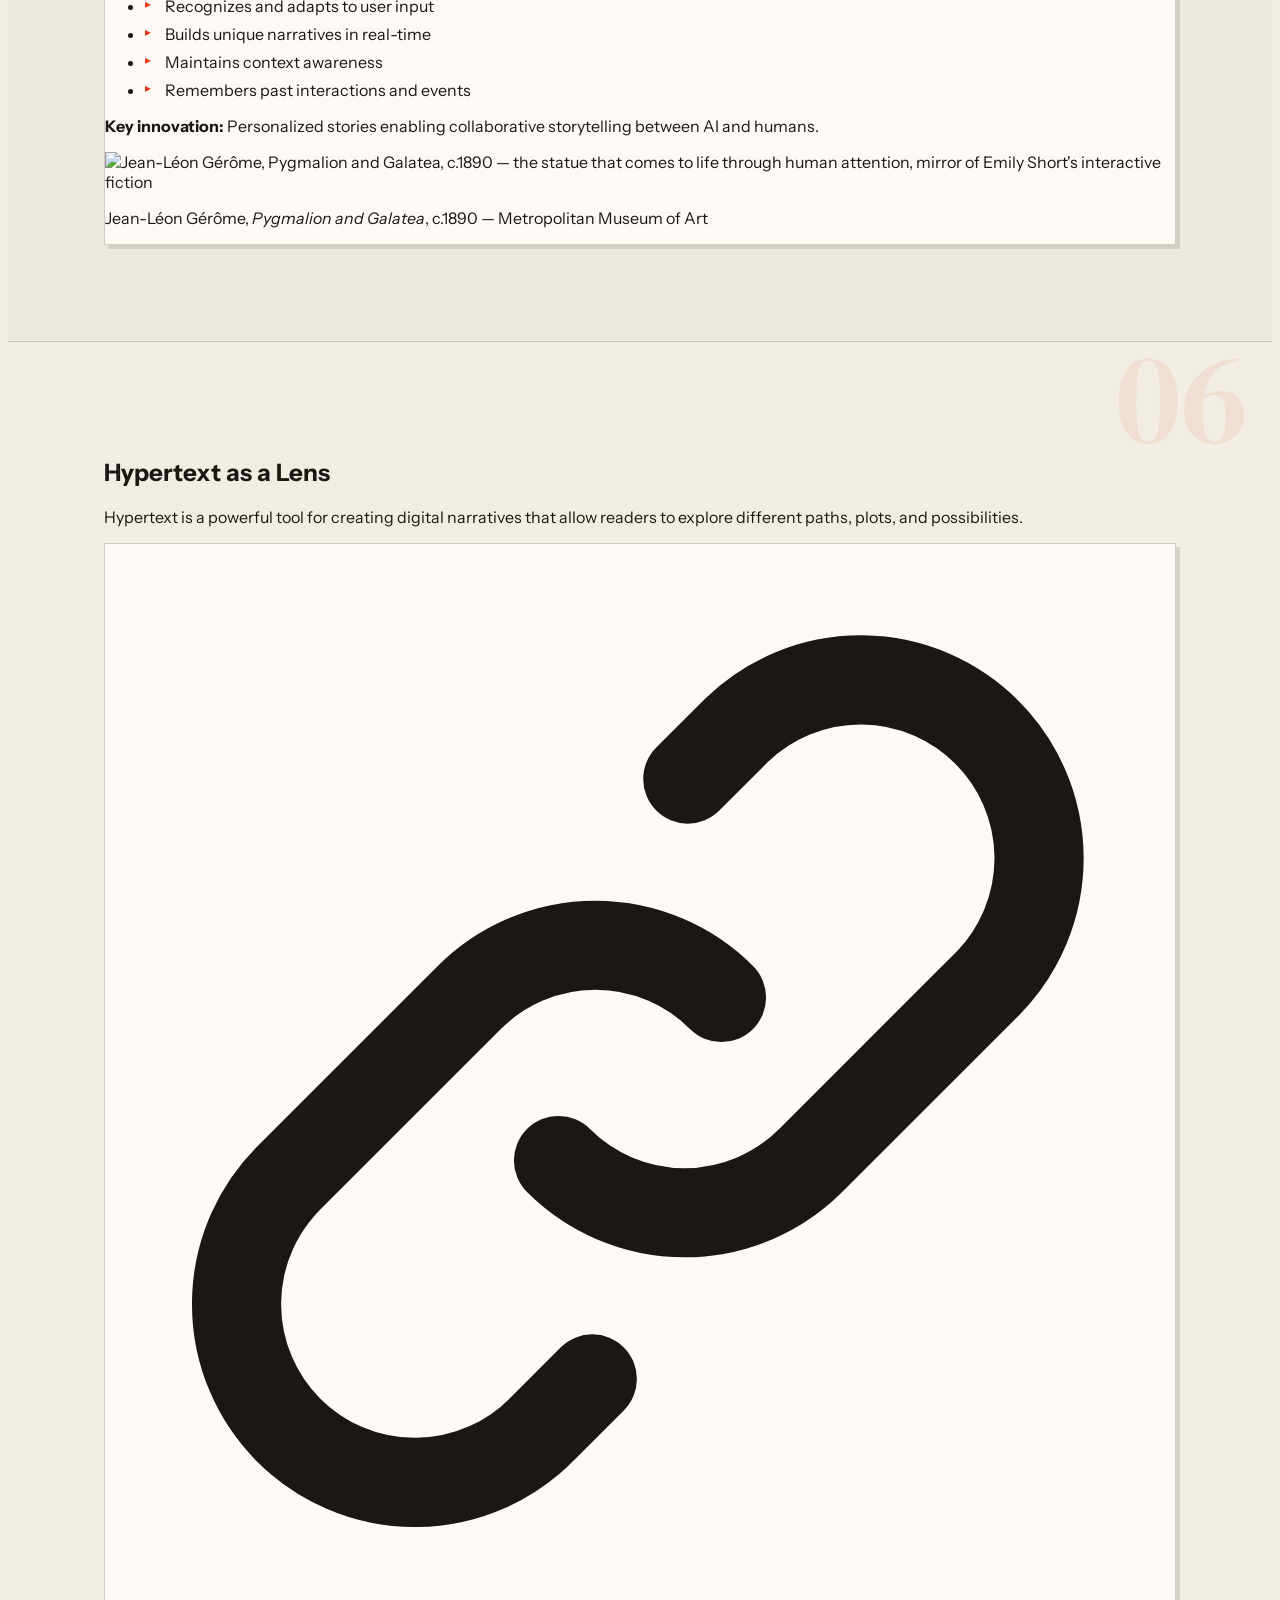
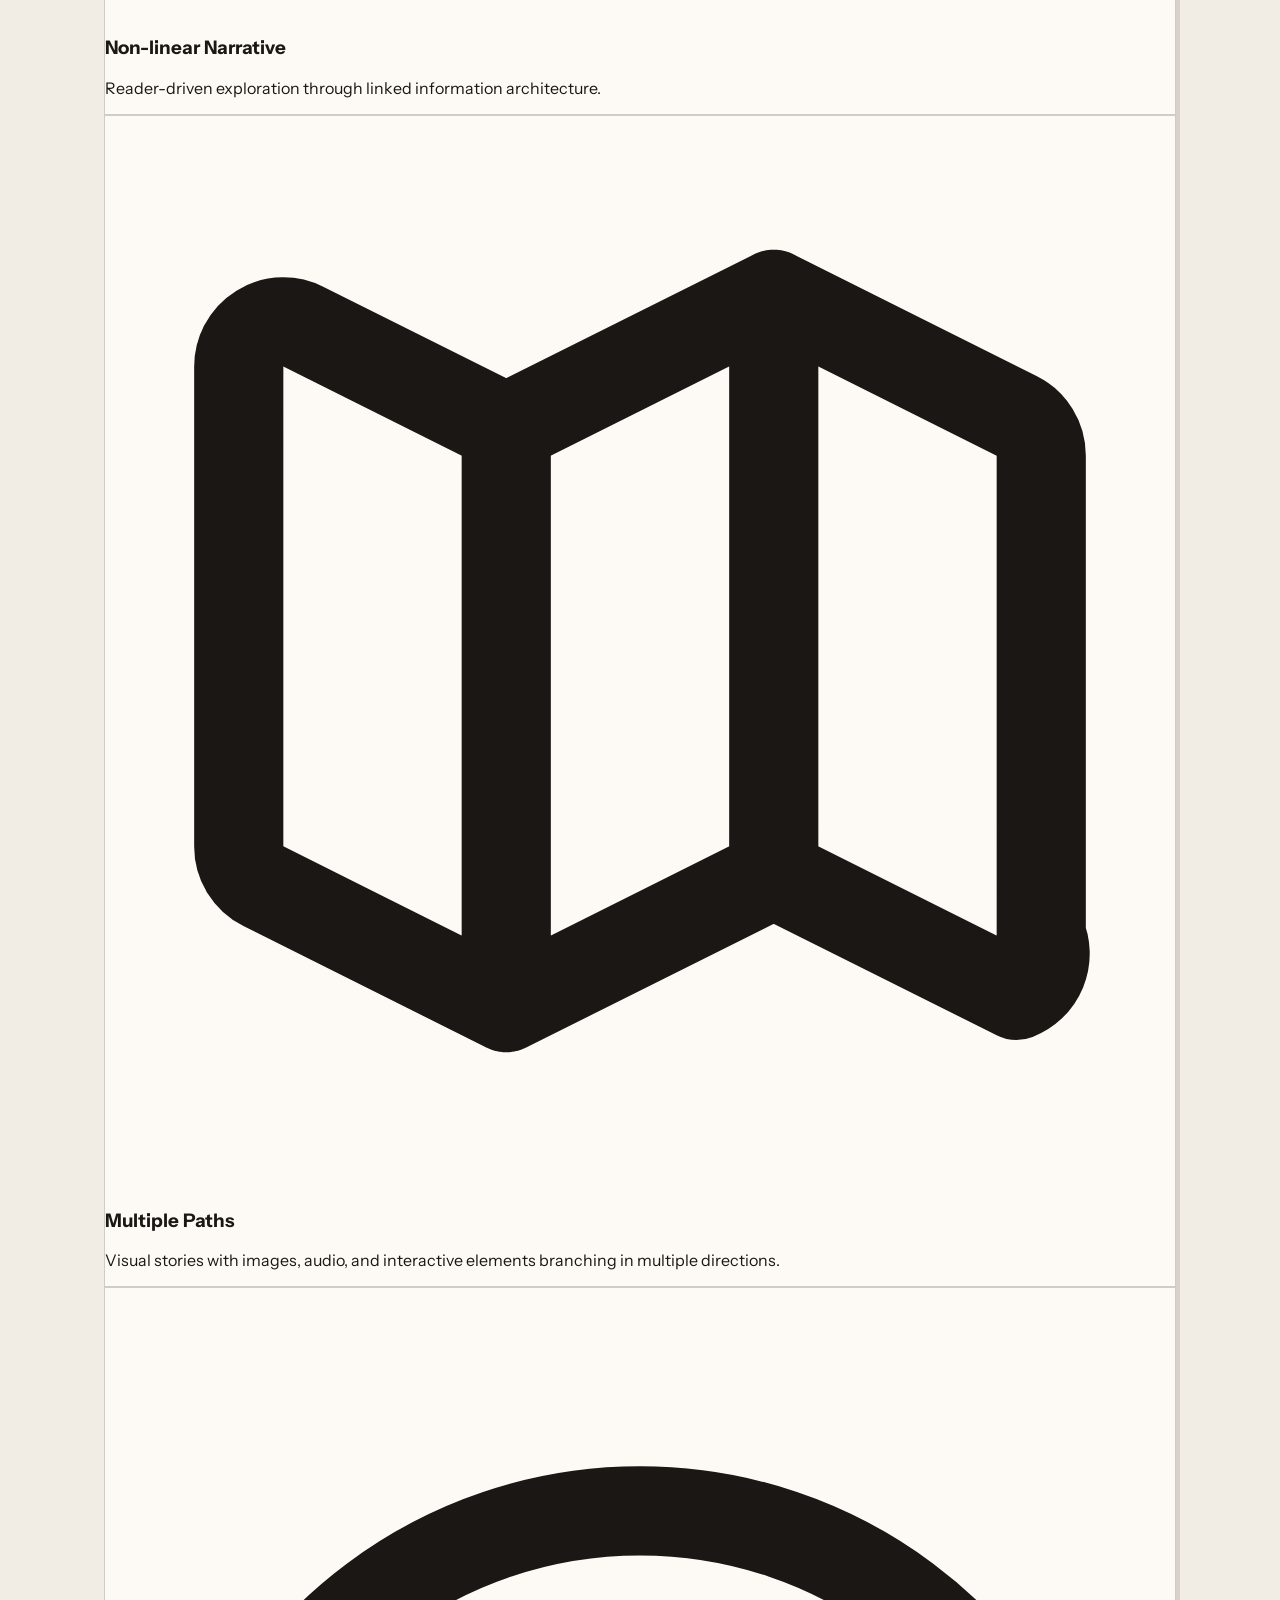
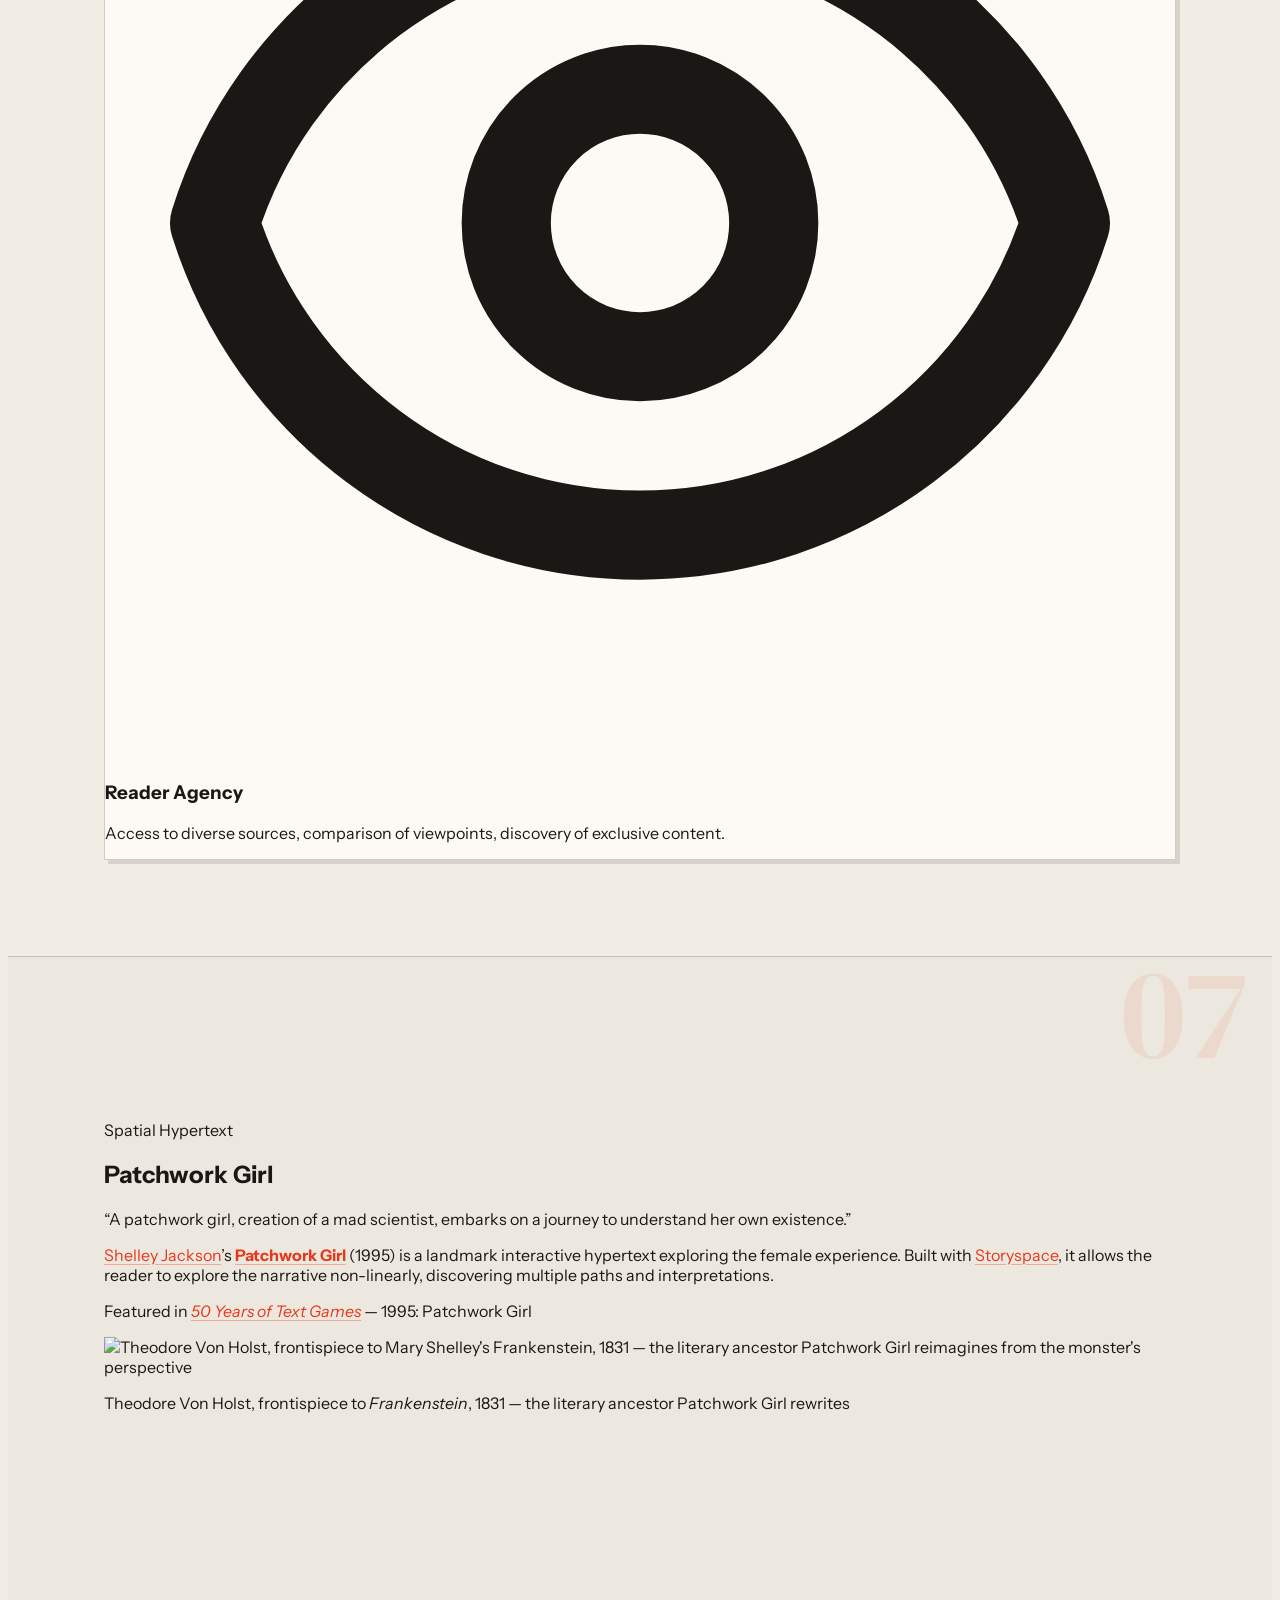
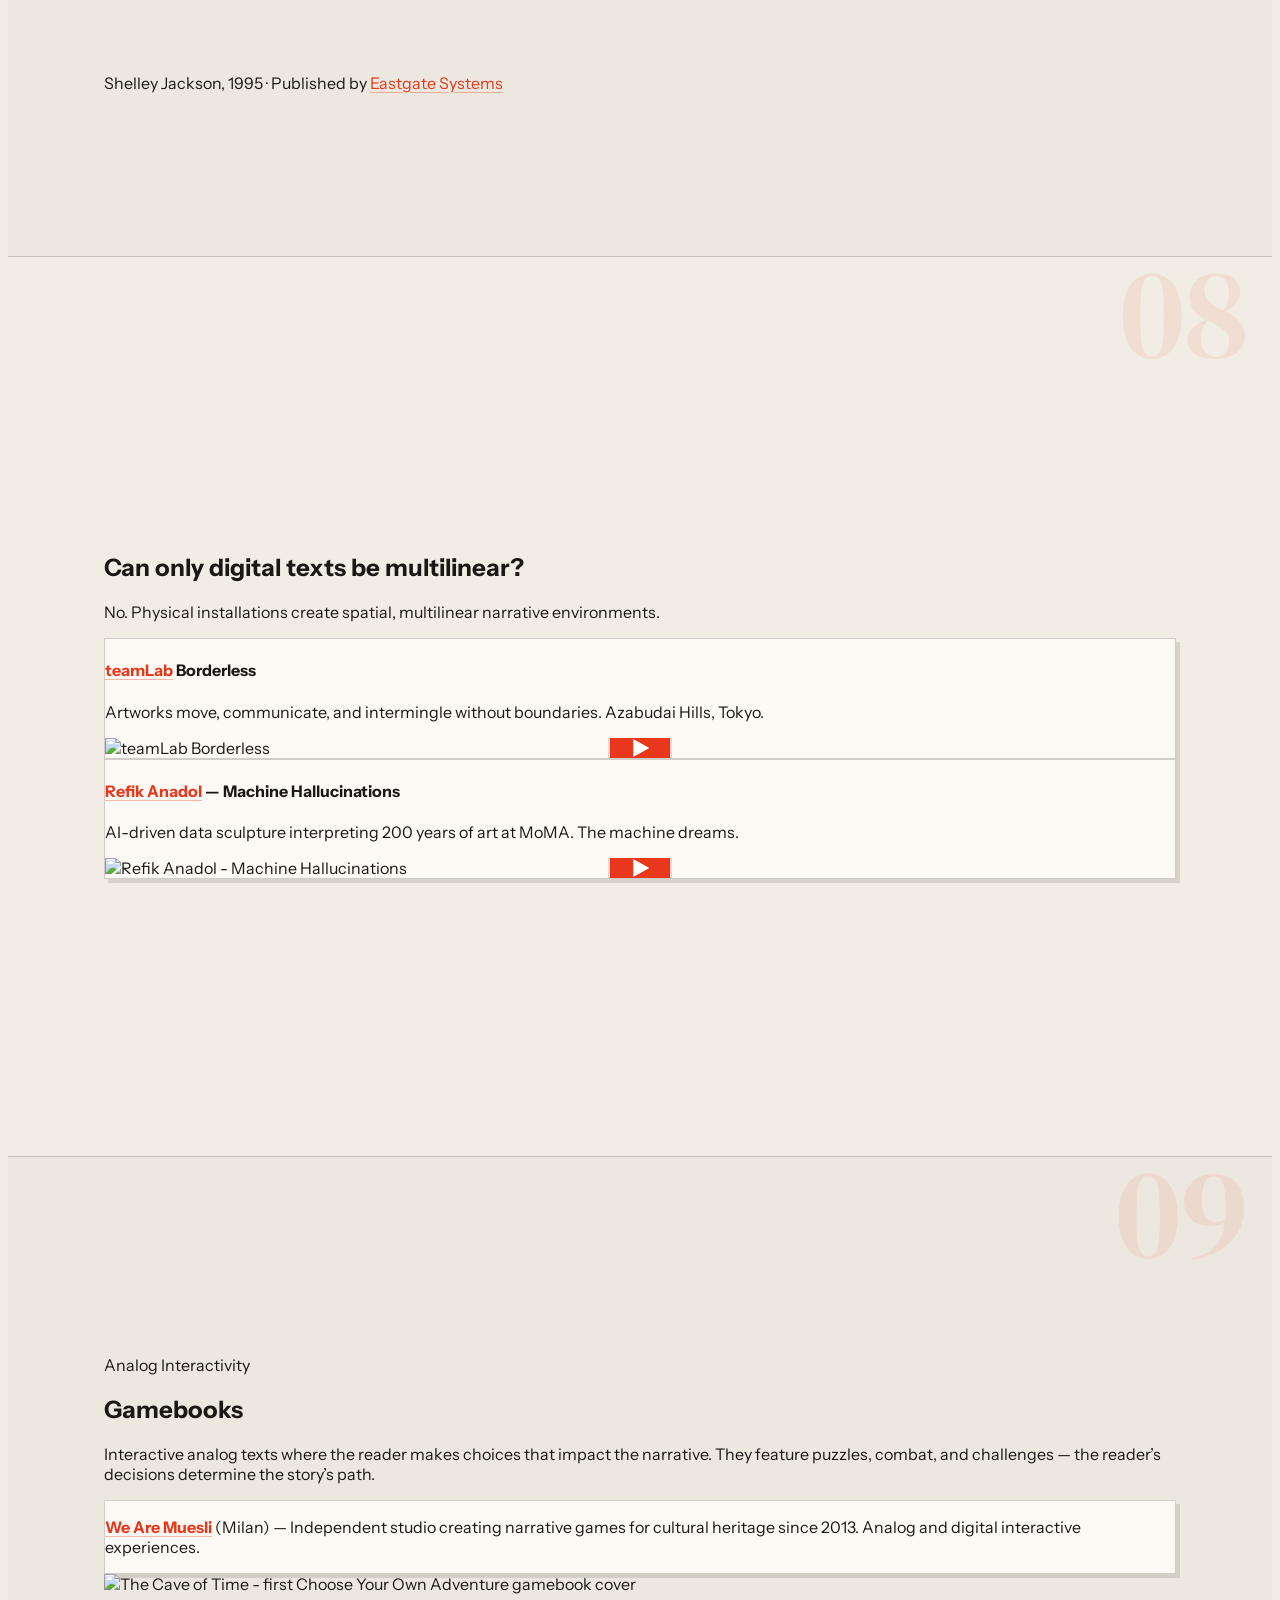
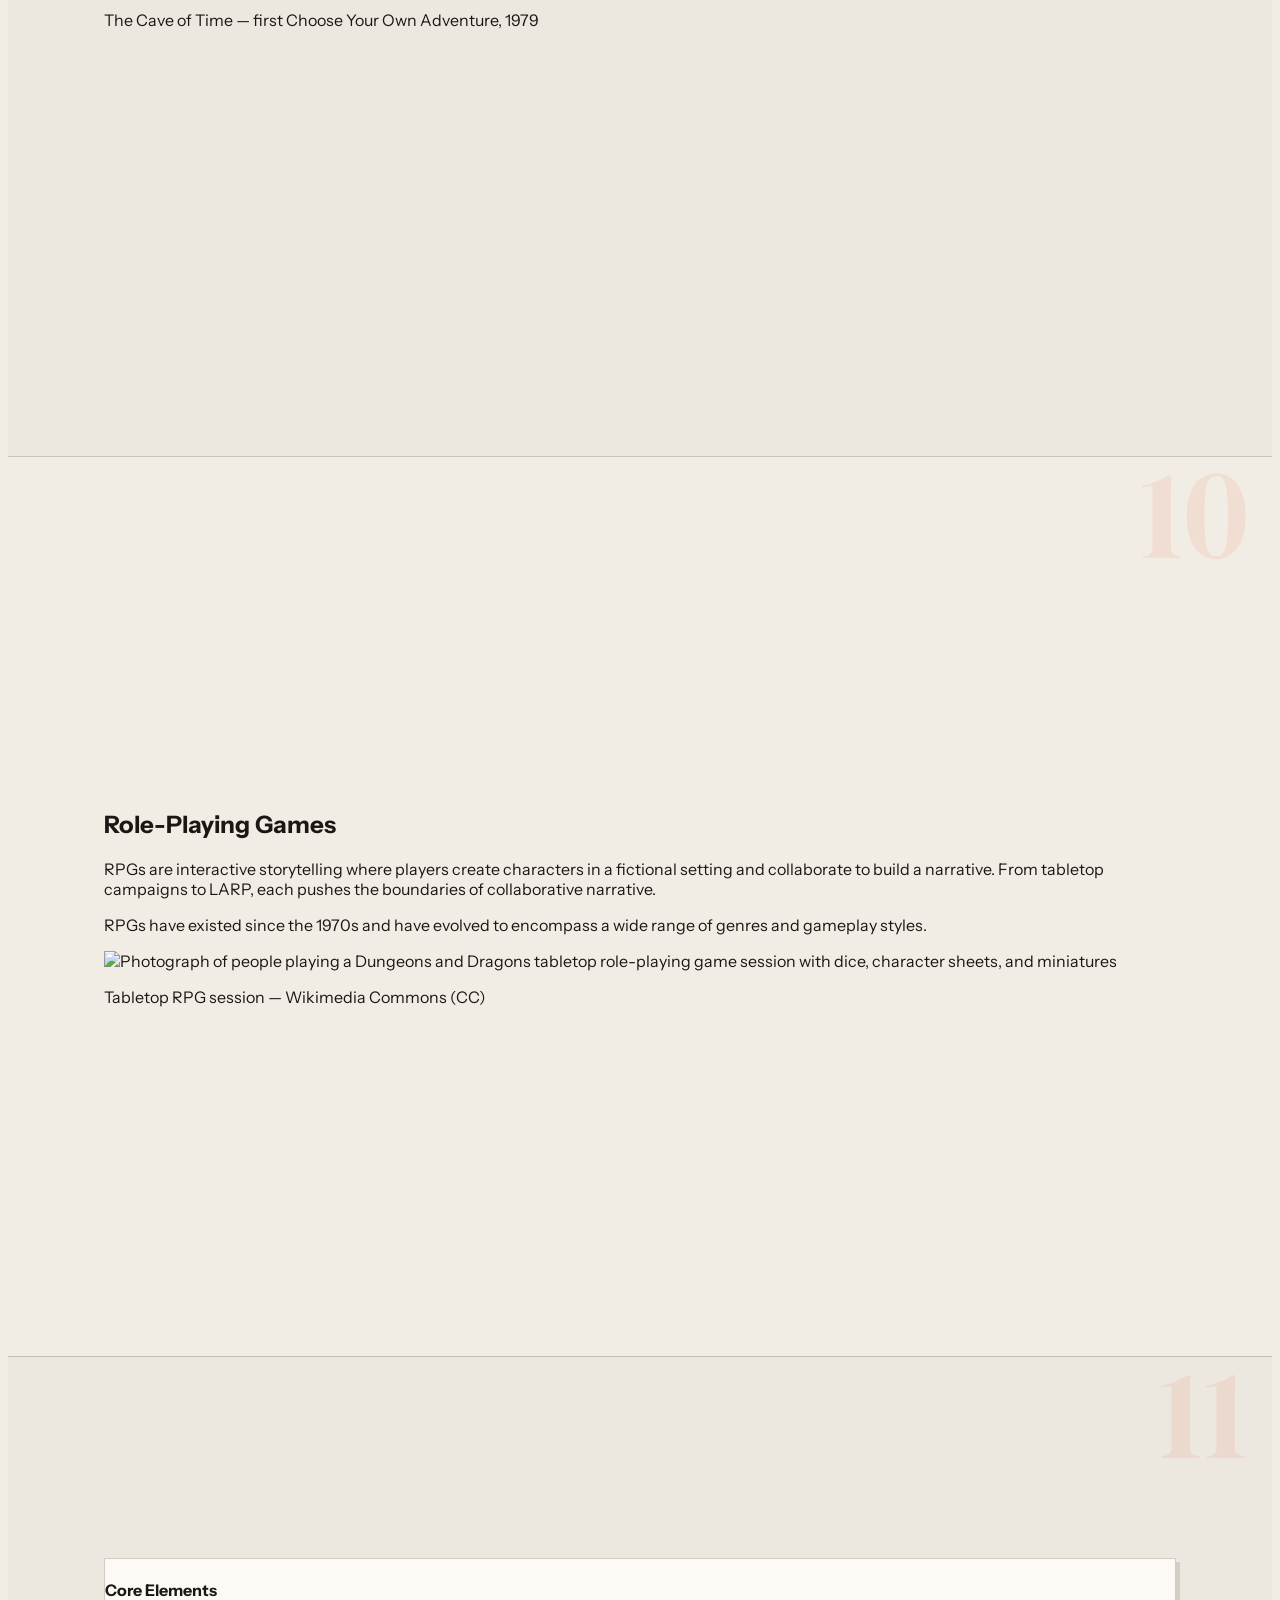
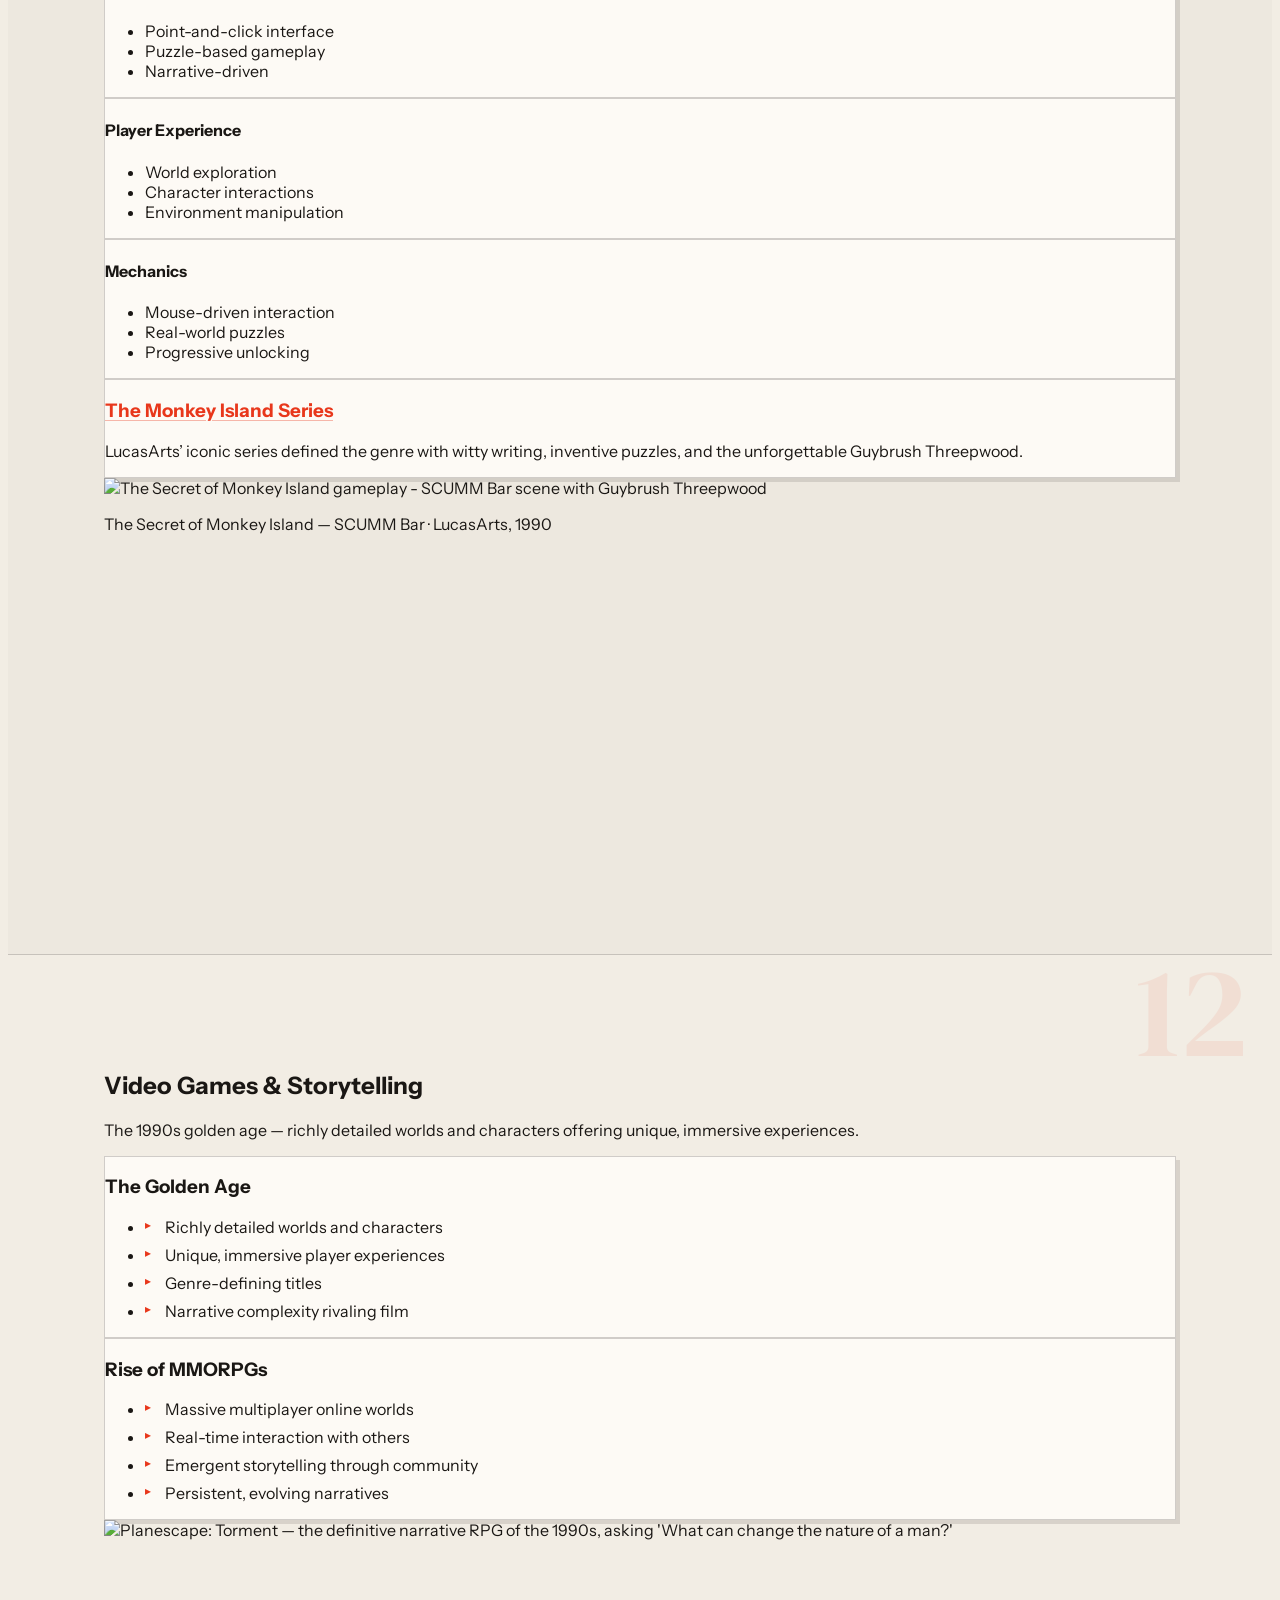
==== commit 1cf84551: "Poolsuite redesign: remove dark mode, VHS line, purple; square cards, win chrome dots" ====
--- a/50 years of interactive storytelling.html
+++ b/50 years of interactive storytelling.html
@@ -5,7 +5,7 @@
     <meta name="viewport" content="width=device-width, initial-scale=1.0">
     <title>50 Years of Interactive Digital Storytelling</title>
     <script src="https://cdn.tailwindcss.com"></script>
-    <link href="https://fonts.googleapis.com/css2?family=DM+Serif+Display:ital@0;1&family=JetBrains+Mono:wght@300;400;500&family=Instrument+Sans:wght@400;500;600;700&display=swap" rel="stylesheet">
+    <link href="https://fonts.googleapis.com/css2?family=DM+Serif+Display:ital@0;1&family=Space+Mono:ital,wght@0,400;0,700;1,400&family=Instrument+Sans:wght@400;500;600;700&display=swap" rel="stylesheet">
     <script>
         tailwind.config = {
             theme: {
@@ -13,7 +13,7 @@
                     fontFamily: {
                         display: ['"DM Serif Display"', 'Georgia', 'serif'],
                         sans: ['"Instrument Sans"', 'system-ui', 'sans-serif'],
-                        mono: ['"JetBrains Mono"', 'monospace'],
+                        mono: ['"Space Mono"', 'monospace'],
                     },
                     colors: {
                         surface: 'var(--bg)',
@@ -33,225 +33,266 @@
     </script>
     <style>
         :root {
-            --bg: #060608; --card: #0e0e12; --accent: #8b5cf6; --accent-muted: #6d28d9; --accent-light: #c4b5fd;
-            --text: #e8e8ec; --text-muted: rgba(232,232,236,0.55); --text-faint: rgba(232,232,236,0.25);
-            --border: rgba(255,255,255,0.06); --glass-bg: rgba(14,14,18,0.7); --glass-blur: 20px;
-        }
-        .light {
-            --bg: #f5f3f0; --card: #ffffff; --accent: #7c3aed; --accent-muted: #6d28d9; --accent-light: #5b21b6;
-            --text: #1a1a1e; --text-muted: rgba(26,26,30,0.6); --text-faint: rgba(26,26,30,0.25);
-            --border: rgba(0,0,0,0.08); --glass-bg: rgba(255,255,255,0.7); --glass-blur: 20px;
+            --bg: #F2EDE4;
+            --card: #FDFAF5;
+            --accent: #E8371B;
+            --accent-muted: #C42A10;
+            --accent-light: #FF6B52;
+            --teal: #00A896;
+            --yellow: #F5C842;
+            --pink: #F5A0B5;
+            --text: #1A1714;
+            --text-muted: rgba(26,23,20,0.58);
+            --text-faint: rgba(26,23,20,0.28);
+            --border: rgba(26,23,20,0.10);
+            --border-hard: rgba(26,23,20,0.20);
+            --glass-bg: rgba(253,250,245,0.85);
+            --glass-blur: 12px;
+            --win-bar: #D9D4CB;
+            --shadow: 4px 4px 0px rgba(26,23,20,0.12);
+            --shadow-lg: 6px 6px 0px rgba(26,23,20,0.14);
         }
         *, *::before, *::after { box-sizing: border-box; }
         html { scroll-snap-type: y proximity; scroll-behavior: smooth; }
-        body { background: var(--bg); color: var(--text); overflow-x: hidden; transition: background 0.4s, color 0.4s; }
-
-        .slide { scroll-snap-align: start; min-height: 100vh; display: flex; flex-direction: column; justify-content: center; padding: 4rem 1.5rem; border-top: 1px solid var(--border); position: relative; }
+        body {
+            background: var(--bg);
+            color: var(--text);
+            overflow-x: hidden;
+            font-family: 'Instrument Sans', system-ui, sans-serif;
+        }
+
+        /* ── Poolsuite-style checkered title accent ── */
+        .checker {
+            background-image: repeating-conic-gradient(var(--border-hard) 0% 25%, transparent 0% 50%);
+            background-size: 12px 12px;
+        }
+
+        /* ── Slides ── */
+        .slide {
+            scroll-snap-align: start;
+            min-height: 100vh;
+            display: flex;
+            flex-direction: column;
+            justify-content: center;
+            padding: 4rem 1.5rem;
+            border-top: 1.5px solid var(--border-hard);
+            position: relative;
+            overflow: hidden;
+        }
         @media(min-width:768px) { .slide { padding: 5rem 4rem; } }
         @media(min-width:1280px) { .slide { padding: 6rem 6rem; } }
         .slide:first-child { border-top: none; }
 
-        .reveal { opacity: 0; transform: translateY(20px); transition: opacity 0.6s cubic-bezier(.16,1,.3,1), transform 0.6s cubic-bezier(.16,1,.3,1); }
+        /* alternating warm tints */
+        .slide:nth-child(even) { background: #EDE8DF; }
+
+        /* ── Reveal animation ── */
+        .reveal { opacity: 0; transform: translateY(16px); transition: opacity 0.5s cubic-bezier(.16,1,.3,1), transform 0.5s cubic-bezier(.16,1,.3,1); }
         .reveal.active { opacity: 1; transform: translateY(0); }
-        .d1{transition-delay:80ms} .d2{transition-delay:160ms} .d3{transition-delay:240ms} .d4{transition-delay:320ms}
-
-        .glass { background: var(--glass-bg); backdrop-filter: blur(var(--glass-blur)); -webkit-backdrop-filter: blur(var(--glass-blur)); border: 1px solid var(--border); transition: border-color 0.3s; }
-        .glass:hover { border-color: rgba(139,92,246,0.2); }
-
-        .retro-terminal { background: #0a0a0a; color: #33ff33; font-family: 'JetBrains Mono', monospace; border: 1px solid rgba(51,255,51,0.15); position: relative; overflow: hidden; }
-        .retro-terminal::before { content:''; position:absolute; inset:0; background:repeating-linear-gradient(0deg,transparent,transparent 2px,rgba(0,0,0,0.12) 2px,rgba(0,0,0,0.12) 4px); pointer-events:none; z-index:1; }
-        .phosphor { text-shadow: 0 0 4px rgba(51,255,51,0.5), 0 0 10px rgba(51,255,51,0.15); }
-
+        .d1{transition-delay:60ms} .d2{transition-delay:120ms} .d3{transition-delay:180ms} .d4{transition-delay:240ms}
+
+        /* ── Glass → Poolsuite "window" card ── */
+        .glass {
+            background: var(--card);
+            border: 1.5px solid var(--border-hard);
+            box-shadow: var(--shadow);
+            transition: box-shadow 0.2s, transform 0.2s;
+        }
+        .glass:hover {
+            box-shadow: var(--shadow-lg);
+            transform: translate(-1px, -1px);
+        }
+
+        /* ── Poolsuite window chrome on cards ── */
+        .win {
+            background: var(--card);
+            border: 1.5px solid var(--border-hard);
+            box-shadow: var(--shadow-lg);
+            border-radius: 0;
+            overflow: hidden;
+        }
+        .win-bar {
+            background: var(--win-bar);
+            border-bottom: 1.5px solid var(--border-hard);
+            padding: 0.4rem 0.75rem;
+            display: flex;
+            align-items: center;
+            gap: 0.4rem;
+            font-family: 'Space Mono', monospace;
+            font-size: 0.65rem;
+            color: var(--text-muted);
+            letter-spacing: 0.05em;
+        }
+        .win-dot {
+            width: 10px; height: 10px;
+            border-radius: 50%;
+            border: 1px solid rgba(0,0,0,0.15);
+        }
+        .win-dot.r { background: #E8371B; }
+        .win-dot.y { background: #F5C842; }
+        .win-dot.g { background: #00A896; }
+
+        /* ── Terminal ── */
+        .retro-terminal {
+            background: #111;
+            color: #33ff33;
+            font-family: 'Space Mono', monospace;
+            border: 1.5px solid var(--border-hard);
+            box-shadow: var(--shadow-lg);
+            position: relative;
+            overflow: hidden;
+        }
+        .retro-terminal::after {
+            content:'';
+            position:absolute; inset:0;
+            background:repeating-linear-gradient(0deg,transparent,transparent 2px,rgba(0,0,0,0.08) 2px,rgba(0,0,0,0.08) 4px);
+            pointer-events:none; z-index:1;
+        }
+        .phosphor { text-shadow: 0 0 4px rgba(51,255,51,0.6), 0 0 12px rgba(51,255,51,0.2); }
+
+        /* ── Cursor ── */
         .typing-cursor { display:inline-block; width:8px; height:1.1em; background:currentColor; margin-left:2px; vertical-align:text-bottom; animation:cursorBlink 1s step-end infinite; }
         @keyframes cursorBlink { 0%,100%{opacity:1} 50%{opacity:0} }
 
-        .img-placeholder { border:2px dashed rgba(139,92,246,0.2); background:linear-gradient(135deg,rgba(139,92,246,0.03) 0%,transparent 100%); display:flex; flex-direction:column; align-items:center; justify-content:center; gap:0.75rem; min-height:220px; border-radius:1rem; padding:2rem; color:var(--text-faint); font-size:0.875rem; text-align:center; }
-        .img-placeholder svg { width:2.5rem; height:2.5rem; opacity:0.35; }
-
+        /* ── List bullets ── */
         .bl li { position:relative; padding-left:1.25rem; margin-bottom:0.5rem; }
-        .bl li::before { content:''; position:absolute; left:0; top:0.6em; width:6px; height:6px; border-radius:50%; background:var(--accent); }
-
-        .choice-btn { background:rgba(139,92,246,0.08); border:1px solid rgba(139,92,246,0.2); color:var(--accent-light); padding:0.7rem 1.2rem; border-radius:0.75rem; font-size:0.95rem; cursor:pointer; transition:all 0.2s; text-align:left; font-family:'JetBrains Mono',monospace; }
-        .choice-btn:hover { background:rgba(139,92,246,0.15); border-color:rgba(139,92,246,0.4); color:#fff; transform:translateX(4px); }
-
-        .spinner { border:2px solid rgba(139,92,246,0.2); border-top-color:#8b5cf6; border-radius:50%; width:16px; height:16px; animation:spin 0.8s linear infinite; display:inline-block; }
+        .bl li::before { content:'▸'; position:absolute; left:0; top:0; color:var(--accent); font-size:0.75em; }
+
+        /* ── Choice buttons ── */
+        .choice-btn {
+            background: var(--card);
+            border: 1.5px solid var(--border-hard);
+            box-shadow: 2px 2px 0px rgba(26,23,20,0.12);
+            color: var(--text);
+            padding: 0.6rem 1.1rem;
+            font-size: 0.9rem;
+            cursor: pointer;
+            transition: all 0.12s;
+            text-align: left;
+            font-family: 'Space Mono', monospace;
+        }
+        .choice-btn:hover {
+            background: var(--accent);
+            color: #fff;
+            box-shadow: 3px 3px 0px rgba(26,23,20,0.2);
+            transform: translate(-1px,-1px);
+        }
+
+        /* ── Spinner ── */
+        .spinner { border:2px solid var(--border); border-top-color:var(--accent); border-radius:50%; width:16px; height:16px; animation:spin 0.8s linear infinite; display:inline-block; }
         @keyframes spin { to{transform:rotate(360deg)} }
 
-        .stat-glow { background:radial-gradient(ellipse at center,rgba(139,92,246,0.06) 0%,transparent 70%); }
-
-        .section-num { font-family:'DM Serif Display',serif; font-size:clamp(5rem,10vw,9rem); color:var(--text-faint); opacity:0.4; position:absolute; top:-0.5rem; right:1.5rem; line-height:1; pointer-events:none; user-select:none; }
-
-        .embed-frame { background:#0a0a0a; border:1px solid var(--border); border-radius:1rem; overflow:hidden; }
-        .embed-chrome { background:rgba(0,0,0,0.3); padding:0.6rem 1rem; display:flex; align-items:center; gap:0.5rem; border-bottom:1px solid rgba(255,255,255,0.04); }
-        .embed-dot { width:10px; height:10px; border-radius:50%; }
-
-        .drama-input { background:rgba(0,0,0,0.5); border:1px solid rgba(51,255,51,0.15); color:#33ff33; font-family:'JetBrains Mono',monospace; padding:0.75rem 1rem; border-radius:0.75rem; width:100%; font-size:0.95rem; }
-        .drama-input:focus { outline:none; border-color:rgba(51,255,51,0.4); }
-        .drama-input::placeholder { color:rgba(51,255,51,0.25); }
-
-        .theme-toggle { position:fixed; top:1.5rem; right:1.5rem; z-index:100; background:var(--card); border:1px solid var(--border); border-radius:9999px; width:48px; height:48px; display:flex; align-items:center; justify-content:center; cursor:pointer; transition:all 0.3s; color:var(--text-muted); }
-        .theme-toggle:hover { border-color:var(--accent); color:var(--accent); }
-
-        /* LINKS */
-        .ref { color: var(--accent-light); text-decoration: underline; text-decoration-color: rgba(139,92,246,0.3); text-underline-offset: 3px; transition: all 0.2s; }
-        .ref:hover { text-decoration-color: var(--accent); color: #fff; }
-        .light .ref:hover { color: var(--accent); }
-
-        /* SLIDE IMAGES */
-        .slide-img { width:100%; height:100%; object-fit:cover; border-radius:1rem; }
-        .slide-img-contain { width:100%; height:100%; object-fit:contain; border-radius:1rem; background: rgba(0,0,0,0.2); padding: 1rem; }
-
-        /* IMAGE ZOOM */
-        .zoomable { cursor:zoom-in; transition:transform 0.2s; }
-        .img-zoom-overlay { position:fixed; inset:0; z-index:200; background:rgba(0,0,0,0.92); display:flex; align-items:center; justify-content:center; cursor:zoom-out; padding:2rem; opacity:0; transition:opacity 0.3s; pointer-events:none; }
+        /* ── Stat cards ── */
+        .stat-glow { background: linear-gradient(135deg, rgba(232,55,27,0.04) 0%, rgba(0,168,150,0.04) 100%); }
+
+        /* ── Section number ── */
+        .section-num {
+            font-family:'DM Serif Display',serif;
+            font-size:clamp(5rem,10vw,9rem);
+            color: var(--accent);
+            opacity: 0.08;
+            position:absolute; top:-0.5rem; right:1.5rem;
+            line-height:1; pointer-events:none; user-select:none;
+        }
+
+        /* ── Embed frame: Mac OS window ── */
+        .embed-frame {
+            background: #111;
+            border: 1.5px solid var(--border-hard);
+            box-shadow: var(--shadow-lg);
+            overflow: hidden;
+        }
+        .embed-chrome {
+            background: var(--win-bar);
+            padding: 0.5rem 0.75rem;
+            display: flex;
+            align-items: center;
+            gap: 0.4rem;
+            border-bottom: 1.5px solid var(--border-hard);
+        }
+        .embed-dot { width:10px; height:10px; border-radius:50%; border: 1px solid rgba(0,0,0,0.15); }
+        .embed-dot.r { background: #E8371B; }
+        .embed-dot.y { background: #F5C842; }
+        .embed-dot.g { background: #00A896; }
+
+        /* ── Drama input ── */
+        .drama-input {
+            background: #111;
+            border: 1.5px solid #33ff33;
+            color: #33ff33;
+            font-family: 'Space Mono', monospace;
+            padding: 0.75rem 1rem;
+            width: 100%;
+            font-size: 0.9rem;
+        }
+        .drama-input:focus { outline: none; box-shadow: 0 0 0 2px rgba(51,255,51,0.3); }
+        .drama-input::placeholder { color: rgba(51,255,51,0.3); }
+
+        /* ── Links ── */
+        .ref {
+            color: var(--accent);
+            text-decoration: underline;
+            text-decoration-color: rgba(232,55,27,0.35);
+            text-underline-offset: 3px;
+            transition: all 0.15s;
+        }
+        .ref:hover { text-decoration-color: var(--accent); color: var(--accent-muted); }
+
+        /* ── Images ── */
+        .slide-img { width:100%; height:100%; object-fit:cover; }
+        .slide-img-contain { width:100%; height:100%; object-fit:contain; background: rgba(26,23,20,0.04); padding: 1rem; }
+        .slide-img:hover, .slide-img-contain:hover { filter: saturate(1.1); }
+
+        /* ── Image zoom ── */
+        .zoomable { cursor:zoom-in; }
+        .img-zoom-overlay { position:fixed; inset:0; z-index:200; background:rgba(26,23,20,0.94); display:flex; align-items:center; justify-content:center; cursor:zoom-out; padding:2rem; opacity:0; transition:opacity 0.25s; pointer-events:none; }
         .img-zoom-overlay.active { opacity:1; pointer-events:all; }
-        .img-zoom-overlay img { max-width:95vw; max-height:90vh; object-fit:contain; border-radius:0.75rem; box-shadow:0 25px 60px rgba(0,0,0,0.5); }
-
-        /* YOUTUBE CLICK-TO-PLAY */
+        .img-zoom-overlay img { max-width:95vw; max-height:90vh; object-fit:contain; box-shadow: 8px 8px 0px rgba(26,23,20,0.4); }
+
+        /* ── YouTube ── */
         .yt-thumb { position:relative; cursor:pointer; overflow:hidden; }
-        .yt-thumb img { width:100%; height:100%; object-fit:cover; transition:transform 0.3s, filter 0.3s; }
-        .yt-thumb:hover img { transform:scale(1.03); filter:brightness(0.7); }
-        .yt-thumb::after { content:''; position:absolute; top:50%; left:50%; transform:translate(-50%,-50%); width:68px; height:48px; background:rgba(255,0,0,0.85); border-radius:12px; pointer-events:none; transition:background 0.2s; }
-        .yt-thumb:hover::after { background:rgba(255,0,0,1); }
-        .yt-thumb::before { content:''; position:absolute; top:50%; left:50%; transform:translate(-46%,-50%); width:0; height:0; border-style:solid; border-width:10px 0 10px 18px; border-color:transparent transparent transparent #fff; z-index:1; pointer-events:none; }
-
-        /* GRAIN */
-        body::after { content:''; position:fixed; inset:0; z-index:9999; pointer-events:none; opacity:0.025; background-image:url("data:image/svg+xml,%3Csvg viewBox='0 0 256 256' xmlns='http://www.w3.org/2000/svg'%3E%3Cfilter id='n'%3E%3CfeTurbulence type='fractalNoise' baseFrequency='0.9' numOctaves='4' stitchTiles='stitch'/%3E%3C/filter%3E%3Crect width='100%25' height='100%25' filter='url(%23n)'/%3E%3C/svg%3E"); }
-        .light body::after { opacity: 0.015; }
-
-        /* ═══════════════════════════════════════
-           VAPORWAVE / GLITCH LAYER
-           ═══════════════════════════════════════ */
-
-        /* CRT scanlines — always on, very subtle on content, stronger on title */
-        body::before {
-            content:'';
-            position:fixed; inset:0; z-index:9998; pointer-events:none;
-            background: repeating-linear-gradient(
-                0deg,
-                rgba(0,0,0,0.06) 0px,
-                rgba(0,0,0,0.06) 1px,
-                transparent 1px,
-                transparent 4px
-            );
-        }
-        .light body::before { opacity: 0.4; }
-
-        /* VHS tracking line — slides down every 10s */
-        @keyframes vhs-slide {
-            0%   { top: -4px; opacity: 0; }
-            3%   { opacity: 1; }
-            97%  { opacity: 0.6; }
-            100% { top: 100vh; opacity: 0; }
-        }
-        .vhs-line {
-            position: fixed;
-            left: 0; width: 100%; height: 3px;
-            background: linear-gradient(90deg, transparent 0%, rgba(139,92,246,0.4) 20%, rgba(196,181,253,0.6) 50%, rgba(139,92,246,0.4) 80%, transparent 100%);
-            pointer-events: none;
-            z-index: 9997;
-            animation: vhs-slide 10s linear infinite;
-        }
-
-        /* Section number: neon glow */
-        .section-num {
-            background: linear-gradient(135deg, rgba(139,92,246,0.15) 0%, rgba(196,181,253,0.08) 100%);
-            -webkit-background-clip: text;
-            background-clip: text;
-            text-shadow: 0 0 40px rgba(139,92,246,0.15);
-        }
-
-        /* Title slide h1: occasional glitch */
+        .yt-thumb img { width:100%; height:100%; object-fit:cover; transition:transform 0.25s, filter 0.25s; }
+        .yt-thumb:hover img { transform:scale(1.03); filter:brightness(0.75); }
+        .yt-thumb::after { content:''; position:absolute; top:50%; left:50%; transform:translate(-50%,-50%); width:64px; height:44px; background:var(--accent); border:2px solid rgba(255,255,255,0.8); pointer-events:none; transition:background 0.15s; }
+        .yt-thumb:hover::after { background:var(--accent-muted); }
+        .yt-thumb::before { content:''; position:absolute; top:50%; left:50%; transform:translate(-42%,-50%); width:0; height:0; border-style:solid; border-width:9px 0 9px 16px; border-color:transparent transparent transparent #fff; z-index:1; pointer-events:none; }
+
+        /* ── Grain ── */
+        body::after { content:''; position:fixed; inset:0; z-index:9999; pointer-events:none; opacity:0.04; background-image:url("data:image/svg+xml,%3Csvg viewBox='0 0 256 256' xmlns='http://www.w3.org/2000/svg'%3E%3Cfilter id='n'%3E%3CfeTurbulence type='fractalNoise' baseFrequency='0.9' numOctaves='4' stitchTiles='stitch'/%3E%3C/filter%3E%3Crect width='100%25' height='100%25' filter='url(%23n)'/%3E%3C/svg%3E"); }
+
+        /* ── CRT scanlines (light, subtle) ── */
+        body::before { content:''; position:fixed; inset:0; z-index:9998; pointer-events:none; opacity:1; background: repeating-linear-gradient(0deg, rgba(26,23,20,0.025) 0px, rgba(26,23,20,0.025) 1px, transparent 1px, transparent 5px); }
+
+        /* ── Title glitch ── */
         @keyframes title-glitch {
-            0%,88%,100% {
-                text-shadow: none;
-                clip-path: none;
-                transform: none;
-            }
-            89% {
-                clip-path: inset(15% 0 70% 0);
-                transform: translate(4px, 0);
-                text-shadow: -4px 0 rgba(196,181,253,0.7), 4px 0 rgba(139,92,246,0.7);
-            }
-            90% {
-                clip-path: inset(60% 0 10% 0);
-                transform: translate(-3px, 0);
-            }
-            91% {
-                clip-path: inset(30% 0 50% 0);
-                transform: translate(2px, 0);
-                text-shadow: 3px 0 rgba(196,181,253,0.5), -3px 0 rgba(139,92,246,0.5);
-            }
-            92% {
-                clip-path: none;
-                transform: none;
-                text-shadow: none;
-            }
+            0%,88%,100% { clip-path:none; transform:none; text-shadow:none; }
+            89% { clip-path:inset(15% 0 70% 0); transform:translate(4px,0); text-shadow:-4px 0 rgba(232,55,27,0.5), 4px 0 rgba(0,168,150,0.5); }
+            90% { clip-path:inset(60% 0 10% 0); transform:translate(-3px,0); }
+            91% { clip-path:inset(30% 0 50% 0); transform:translate(2px,0); text-shadow:3px 0 rgba(0,168,150,0.4), -3px 0 rgba(232,55,27,0.4); }
+            92% { clip-path:none; transform:none; text-shadow:none; }
         }
         h1.glitch { animation: title-glitch 7s ease-in-out infinite; }
 
-        /* Embed frames: subtle neon border */
-        .embed-frame {
-            box-shadow: 0 0 0 1px rgba(139,92,246,0.15), 0 0 20px rgba(139,92,246,0.06);
-            transition: box-shadow 0.4s;
-        }
-        .embed-frame:hover {
-            box-shadow: 0 0 0 1px rgba(139,92,246,0.3), 0 0 40px rgba(139,92,246,0.12);
-        }
-
-        /* Slide images: hover chromatic micro-shift */
-        .slide-img, .slide-img-contain {
-            transition: filter 0.3s, transform 0.3s;
-        }
-        .slide-img:hover, .slide-img-contain:hover {
-            filter: saturate(1.15) contrast(1.05);
-            transform: scale(1.01);
-        }
-
-        /* Glass cards: accent glow on hover */
-        .glass:hover {
-            box-shadow: 0 0 20px rgba(139,92,246,0.08);
-        }
-
-        /* Retro terminal: stronger phosphor glow */
-        .retro-terminal {
-            box-shadow: 0 0 30px rgba(51,255,51,0.06), inset 0 0 30px rgba(0,0,0,0.5);
-        }
-
-        /* Glitch bar — fires on slide scroll (JS-triggered) */
-        @keyframes glitch-bar-in {
-            0%   { opacity: 0.8; transform: scaleX(1); }
-            40%  { opacity: 0.5; transform: scaleX(0.98); }
-            100% { opacity: 0; transform: scaleX(1.02); }
-        }
-        .slide-glitch-bar {
-            position: absolute;
-            left: 0; width: 100%; height: 2px;
-            background: linear-gradient(90deg, transparent, rgba(139,92,246,0.8), rgba(196,181,253,0.6), transparent);
-            pointer-events: none;
-            animation: glitch-bar-in 0.5s ease-out forwards;
+        /* ── Poolsuite accent stripe on hover ── */
+        .slide-img-wrap {
+            border: 1.5px solid var(--border-hard);
+            box-shadow: var(--shadow-lg);
+            overflow: hidden;
+            position: relative;
         }
     </style>
 </head>
 <body class="antialiased">
 
-<!-- VHS tracking line -->
-<div class="vhs-line"></div>
-
-<!-- THEME TOGGLE -->
-<button class="theme-toggle" onclick="document.documentElement.classList.toggle('light')" title="Toggle light/dark theme">
-    <svg class="w-5 h-5" fill="none" stroke="currentColor" viewBox="0 0 24 24"><path stroke-linecap="round" stroke-linejoin="round" stroke-width="2" d="M12 3v1m0 16v1m9-9h-1M4 12H3m15.364 6.364l-.707-.707M6.343 6.343l-.707-.707m12.728 0l-.707.707M6.343 17.657l-.707.707M16 12a4 4 0 11-8 0 4 4 0 018 0z"/></svg>
-</button>
-
 <main class="w-full max-w-[1440px] mx-auto">
 
     <!-- ══════════════ SLIDE 1 · TITLE ══════════════ -->
     <section class="slide items-center text-center overflow-hidden" style="border-top:none">
-        <div class="absolute top-1/2 left-1/2 -translate-x-1/2 -translate-y-1/2 w-[70vw] h-[70vw] md:w-[50vw] md:h-[50vw] bg-accent/15 rounded-full blur-[140px] -z-10 pointer-events-none"></div>
+        <div class="absolute top-1/2 left-1/2 -translate-x-1/2 -translate-y-1/2 w-[60vw] h-[60vw] md:w-[40vw] md:h-[40vw] checker opacity-30 -z-10 pointer-events-none"></div>
         <p class="text-sm font-mono text-accent tracking-[0.3em] uppercase mb-8 reveal">Digital Aesthetics &mdash; Politecnico di Milano</p>
         <h1 class="text-5xl md:text-7xl lg:text-[6rem] font-display leading-[1.05] mb-10 max-w-5xl reveal d1 glitch">
             A Journey Through 50 Years of<br/>
-            <span class="text-transparent bg-clip-text bg-gradient-to-r from-accent via-purple-400 to-pink-400">Interactive Digital Storytelling</span>
+            <span class="text-transparent bg-clip-text bg-gradient-to-r from-accent to-[#00A896]">Interactive Digital Storytelling</span>
         </h1>
         <p class="text-lg text-txtMuted font-mono reveal d2">Leonardo Codamo</p>
         <div class="absolute bottom-10 animate-bounce reveal d3">
@@ -288,12 +329,11 @@
                 </div>
             </div>
             <div class="space-y-6 reveal d1">
-                <div class="glass p-10 rounded-2xl text-center relative overflow-hidden">
-                    <div class="absolute -top-16 -right-16 w-40 h-40 bg-accent/20 rounded-full blur-3xl pointer-events-none"></div>
+                <div class="glass p-10 text-center relative overflow-hidden">
                     <p class="text-sm uppercase tracking-[0.2em] text-txtMuted mb-3 font-mono">The core value</p>
                     <h3 class="text-3xl md:text-4xl font-display leading-tight">Meaningful audience participation in storytelling</h3>
                 </div>
-                <div class="rounded-2xl overflow-hidden border border-border bg-black/20 p-4">
+                <div class="overflow-hidden border border-border bg-black/10 p-4">
                     <img src="https://upload.wikimedia.org/wikipedia/commons/thumb/6/6a/Visual_novel_%28visual_novel_storyline_type%29.svg/800px-Visual_novel_%28visual_novel_storyline_type%29.svg.png" alt="Diagram illustrating branching storyline structure showing how narrative paths diverge and converge at decision points" class="slide-img-contain" style="min-height:200px;">
                     <p class="text-xs text-txtFaint text-center mt-2 font-mono">Branching narrative structure &mdash; Wikimedia Commons</p>
                 </div>
@@ -311,18 +351,18 @@
                 <p class="text-xl text-txtMuted max-w-4xl">Aaron A. Reed&rsquo;s landmark project chronicles the history of text-based interactive storytelling from 1971 to 2021 &mdash; one landmark game per year. Originally a weekly Substack newsletter, it was published as a book by MIT Press in 2024.</p>
             </div>
             <div class="grid grid-cols-2 md:grid-cols-4 lg:grid-cols-6 gap-4 reveal d1">
-                <div class="glass p-4 rounded-xl text-center"><p class="text-2xl font-display text-accent">1971</p><p class="text-sm text-txtMuted mt-1">The Oregon Trail</p></div>
-                <div class="glass p-4 rounded-xl text-center"><p class="text-2xl font-display text-accent">1976</p><p class="text-sm text-txtMuted mt-1">Colossal Cave Adventure</p></div>
-                <div class="glass p-4 rounded-xl text-center"><p class="text-2xl font-display text-accent">1977</p><p class="text-sm text-txtMuted mt-1">Zork</p></div>
-                <div class="glass p-4 rounded-xl text-center"><p class="text-2xl font-display text-accent">1983</p><p class="text-sm text-txtMuted mt-1">Planetfall</p></div>
-                <div class="glass p-4 rounded-xl text-center"><p class="text-2xl font-display text-accent">1995</p><p class="text-sm text-txtMuted mt-1">Patchwork Girl</p></div>
-                <div class="glass p-4 rounded-xl text-center"><p class="text-2xl font-display text-accent">2000</p><p class="text-sm text-txtMuted mt-1">Galatea</p></div>
-                <div class="glass p-4 rounded-xl text-center"><p class="text-2xl font-display text-accent">2003</p><p class="text-sm text-txtMuted mt-1">Shade</p></div>
-                <div class="glass p-4 rounded-xl text-center"><p class="text-2xl font-display text-accent">2012</p><p class="text-sm text-txtMuted mt-1">Howling Dogs</p></div>
-                <div class="glass p-4 rounded-xl text-center"><p class="text-2xl font-display text-accent">2014</p><p class="text-sm text-txtMuted mt-1">80 Days</p></div>
-                <div class="glass p-4 rounded-xl text-center"><p class="text-2xl font-display text-accent">2017</p><p class="text-sm text-txtMuted mt-1">AI Dungeon precursors</p></div>
-                <div class="glass p-4 rounded-xl text-center"><p class="text-2xl font-display text-accent">2019</p><p class="text-sm text-txtMuted mt-1">Disco Elysium</p></div>
-                <div class="glass p-4 rounded-xl text-center"><p class="text-2xl font-display text-accent">2021</p><p class="text-sm text-txtMuted mt-1">AI Dungeon</p></div>
+                <div class="glass p-4 text-center"><p class="text-2xl font-display text-accent">1971</p><p class="text-sm text-txtMuted mt-1">The Oregon Trail</p></div>
+                <div class="glass p-4 text-center"><p class="text-2xl font-display text-accent">1976</p><p class="text-sm text-txtMuted mt-1">Colossal Cave Adventure</p></div>
+                <div class="glass p-4 text-center"><p class="text-2xl font-display text-accent">1977</p><p class="text-sm text-txtMuted mt-1">Zork</p></div>
+                <div class="glass p-4 text-center"><p class="text-2xl font-display text-accent">1983</p><p class="text-sm text-txtMuted mt-1">Planetfall</p></div>
+                <div class="glass p-4 text-center"><p class="text-2xl font-display text-accent">1995</p><p class="text-sm text-txtMuted mt-1">Patchwork Girl</p></div>
+                <div class="glass p-4 text-center"><p class="text-2xl font-display text-accent">2000</p><p class="text-sm text-txtMuted mt-1">Galatea</p></div>
+                <div class="glass p-4 text-center"><p class="text-2xl font-display text-accent">2003</p><p class="text-sm text-txtMuted mt-1">Shade</p></div>
+                <div class="glass p-4 text-center"><p class="text-2xl font-display text-accent">2012</p><p class="text-sm text-txtMuted mt-1">Howling Dogs</p></div>
+                <div class="glass p-4 text-center"><p class="text-2xl font-display text-accent">2014</p><p class="text-sm text-txtMuted mt-1">80 Days</p></div>
+                <div class="glass p-4 text-center"><p class="text-2xl font-display text-accent">2017</p><p class="text-sm text-txtMuted mt-1">AI Dungeon precursors</p></div>
+                <div class="glass p-4 text-center"><p class="text-2xl font-display text-accent">2019</p><p class="text-sm text-txtMuted mt-1">Disco Elysium</p></div>
+                <div class="glass p-4 text-center"><p class="text-2xl font-display text-accent">2021</p><p class="text-sm text-txtMuted mt-1">AI Dungeon</p></div>
             </div>
             <p class="text-lg text-txtMuted mt-8 reveal d2 italic border-l-2 border-accent/30 pl-6">&ldquo;Text games pioneered interactive narrative &mdash; from cave explorations to literary hypertext, the Twine revolution, and AI-generated fiction.&rdquo;</p>
             <p class="text-sm text-txtFaint font-mono mt-4 reveal d3">Aaron A. Reed &mdash; <a href="https://if50.substack.com/" target="_blank" rel="noopener" class="ref">if50.substack.com</a> &middot; MIT Press, 2024</p>
@@ -336,26 +376,26 @@
             <h2 class="text-4xl md:text-6xl font-display mb-4 reveal">Textual Structures</h2>
             <p class="text-xl text-txtMuted mb-12 reveal d1">From linear to multilinear &mdash; how narrative paths diverge</p>
             <div class="grid grid-cols-1 md:grid-cols-3 gap-6">
-                <div class="glass p-8 rounded-2xl flex flex-col h-full reveal d1">
+                <div class="glass p-8 flex flex-col h-full reveal d1">
                     <h3 class="text-3xl font-display mb-3">Linear</h3>
                     <p class="text-txtMuted text-base flex-1 mb-6">A fixed sequence of words. Read conventionally from beginning to end.</p>
-                    <div class="w-full flex justify-center mb-6 bg-black/20 py-6 rounded-xl">
+                    <div class="w-full flex justify-center mb-6 bg-[#EDE8DF] py-6">
                         <svg width="220" height="40" viewBox="0 0 220 40"><line x1="20" y1="20" x2="200" y2="20" stroke="currentColor" stroke-opacity="0.15" stroke-width="2"/><circle cx="20" cy="20" r="6" fill="var(--accent)"/><circle cx="110" cy="20" r="6" fill="var(--accent)"/><circle cx="200" cy="20" r="6" fill="var(--accent)"/></svg>
                     </div>
                     <button onclick="showFakeExample('Linear')" class="w-full py-3 rounded-lg bg-accent/10 hover:bg-accent/20 border border-accent/20 transition text-base font-medium font-mono text-accent">Show Example</button>
                 </div>
-                <div class="glass p-8 rounded-2xl flex flex-col h-full reveal d2">
+                <div class="glass p-8 flex flex-col h-full reveal d2">
                     <h3 class="text-3xl font-display mb-3">Nonlinear</h3>
                     <p class="text-txtMuted text-base flex-1 mb-6">All texts that do not follow Aristotelian laws. The user controls the order of stages.</p>
-                    <div class="w-full flex justify-center mb-6 bg-black/20 py-6 rounded-xl">
+                    <div class="w-full flex justify-center mb-6 bg-[#EDE8DF] py-6">
                         <svg width="220" height="60" viewBox="0 0 220 60"><path d="M 20 30 Q 70 8 110 30 T 200 30" stroke="currentColor" stroke-opacity="0.15" stroke-width="2" fill="none" stroke-dasharray="5"/><path d="M 20 30 Q 70 52 110 30 T 200 30" stroke="currentColor" stroke-opacity="0.15" stroke-width="2" fill="none"/><circle cx="20" cy="30" r="6" fill="var(--accent)"/><circle cx="110" cy="30" r="6" fill="var(--accent)"/><circle cx="200" cy="30" r="6" fill="var(--accent)"/></svg>
                     </div>
                     <button onclick="showFakeExample('Nonlinear')" class="w-full py-3 rounded-lg bg-accent/10 hover:bg-accent/20 border border-accent/20 transition text-base font-medium font-mono text-accent">Show Example</button>
                 </div>
-                <div class="glass p-8 rounded-2xl flex flex-col h-full border-accent/20 shadow-[0_0_30px_-8px_rgba(139,92,246,0.15)] reveal d3">
+                <div class="glass p-8 flex flex-col h-full reveal d3">
                     <h3 class="text-3xl font-display text-accentLight mb-3">Multilinear</h3>
                     <p class="text-txtMuted text-base flex-1 mb-6">User-defined pathways branching into entirely different narrative arcs and endings.</p>
-                    <div class="w-full flex justify-center mb-6 bg-black/20 py-6 rounded-xl">
+                    <div class="w-full flex justify-center mb-6 bg-[#EDE8DF] py-6">
                         <svg width="220" height="60" viewBox="0 0 220 60"><path d="M 20 30 L 80 10 L 150 10 L 200 10" stroke="currentColor" stroke-opacity="0.15" stroke-width="2" fill="none"/><path d="M 20 30 L 80 30 L 150 50 L 200 50" stroke="currentColor" stroke-opacity="0.15" stroke-width="2" fill="none"/><path d="M 80 30 L 150 30 L 200 30" stroke="currentColor" stroke-opacity="0.15" stroke-width="2" fill="none"/><circle cx="20" cy="30" r="7" fill="#fff"/><circle cx="80" cy="30" r="5" fill="var(--accent)"/><circle cx="150" cy="30" r="5" fill="var(--accent)"/><circle cx="200" cy="30" r="5" fill="var(--accent)"/></svg>
                     </div>
                     <button onclick="showFakeExample('Multilinear')" class="w-full py-3 rounded-lg bg-accent hover:bg-accentMuted text-white transition text-base font-bold font-mono">Show Example</button>
@@ -384,7 +424,7 @@
                     <button onclick="runCaveCommand('GET AXE')" class="choice-btn text-phosphor border-phosphor/20 bg-phosphor/5 hover:bg-phosphor/10 hover:border-phosphor/30">GET AXE</button>
                 </div>
             </div>
-            <div class="retro-terminal rounded-2xl p-6 md:p-8 min-h-[420px] flex flex-col reveal d1" id="cave-terminal">
+            <div class="retro-terminal p-6 md:p-8 min-h-[420px] flex flex-col reveal d1" id="cave-terminal">
                 <div class="flex items-center gap-2 mb-4 pb-3 border-b border-phosphor/10 relative z-10">
                     <span class="text-sm font-mono text-phosphor/50">COLOSSAL CAVE ADVENTURE &mdash; 1976</span>
                 </div>
@@ -402,7 +442,7 @@
             <h2 class="text-4xl md:text-6xl font-display mb-4 reveal">Chatbots</h2>
             <p class="text-xl text-txtMuted mb-12 reveal d1">From Eliza to Galatea &mdash; the evolution of conversational AI</p>
             <div class="grid grid-cols-1 lg:grid-cols-2 gap-8">
-                <div class="glass rounded-2xl overflow-hidden reveal d1">
+                <div class="glass overflow-hidden reveal d1">
                     <div class="p-8">
                         <div class="flex items-center gap-3 mb-6">
                             <span class="px-3 py-1.5 bg-accent/10 text-accent text-sm font-mono rounded-full">1966</span>
@@ -421,7 +461,7 @@
                         <p class="text-xs text-txtFaint text-center py-2 font-mono">ELIZA conversation &mdash; Wikimedia Commons</p>
                     </div>
                 </div>
-                <div class="glass rounded-2xl overflow-hidden reveal d2">
+                <div class="glass overflow-hidden reveal d2">
                     <div class="p-8">
                         <div class="flex items-center gap-3 mb-6">
                             <span class="px-3 py-1.5 bg-accent/10 text-accent text-sm font-mono rounded-full">2000</span>
@@ -434,7 +474,7 @@
                             <li>Maintains context awareness</li>
                             <li>Remembers past interactions and events</li>
                         </ul>
-                        <div class="mt-6 p-4 bg-accent/5 rounded-xl border border-accent/10">
+                        <div class="mt-6 p-4 bg-accent/5 border border-accent/10">
                             <p class="text-base text-txtMuted"><strong class="text-accent">Key innovation:</strong> Personalized stories enabling collaborative storytelling between AI and humans.</p>
                         </div>
                     </div>
@@ -454,18 +494,18 @@
             <h2 class="text-4xl md:text-6xl font-display mb-6 reveal">Hypertext as a Lens</h2>
             <p class="text-xl text-txtMuted max-w-3xl mb-12 reveal d1">Hypertext is a powerful tool for creating digital narratives that allow readers to explore different paths, plots, and possibilities.</p>
             <div class="grid grid-cols-1 md:grid-cols-3 gap-6 mb-12">
-                <div class="glass p-8 rounded-2xl reveal d1">
-                    <div class="w-12 h-12 bg-accent/10 rounded-xl flex items-center justify-center mb-5"><svg class="w-6 h-6 text-accent" fill="none" stroke="currentColor" viewBox="0 0 24 24"><path stroke-linecap="round" stroke-linejoin="round" stroke-width="2" d="M13.828 10.172a4 4 0 00-5.656 0l-4 4a4 4 0 105.656 5.656l1.102-1.101m-.758-4.899a4 4 0 005.656 0l4-4a4 4 0 00-5.656-5.656l-1.1 1.1"/></svg></div>
+                <div class="glass p-8 reveal d1">
+                    <div class="w-12 h-12 bg-accent/10 flex items-center justify-center mb-5"><svg class="w-6 h-6 text-accent" fill="none" stroke="currentColor" viewBox="0 0 24 24"><path stroke-linecap="round" stroke-linejoin="round" stroke-width="2" d="M13.828 10.172a4 4 0 00-5.656 0l-4 4a4 4 0 105.656 5.656l1.102-1.101m-.758-4.899a4 4 0 005.656 0l4-4a4 4 0 00-5.656-5.656l-1.1 1.1"/></svg></div>
                     <h3 class="text-xl font-semibold mb-2">Non-linear Narrative</h3>
                     <p class="text-base text-txtMuted">Reader-driven exploration through linked information architecture.</p>
                 </div>
-                <div class="glass p-8 rounded-2xl reveal d2">
-                    <div class="w-12 h-12 bg-accent/10 rounded-xl flex items-center justify-center mb-5"><svg class="w-6 h-6 text-accent" fill="none" stroke="currentColor" viewBox="0 0 24 24"><path stroke-linecap="round" stroke-linejoin="round" stroke-width="2" d="M9 20l-5.447-2.724A1 1 0 013 16.382V5.618a1 1 0 011.447-.894L9 7m0 13l6-3m-6 3V7m6 10l5.447 2.724A1 1 0 0021 18.382V7.618a1 1 0 00-.553-.894L15 4m0 13V4m0 0L9 7"/></svg></div>
+                <div class="glass p-8 reveal d2">
+                    <div class="w-12 h-12 bg-accent/10 flex items-center justify-center mb-5"><svg class="w-6 h-6 text-accent" fill="none" stroke="currentColor" viewBox="0 0 24 24"><path stroke-linecap="round" stroke-linejoin="round" stroke-width="2" d="M9 20l-5.447-2.724A1 1 0 013 16.382V5.618a1 1 0 011.447-.894L9 7m0 13l6-3m-6 3V7m6 10l5.447 2.724A1 1 0 0021 18.382V7.618a1 1 0 00-.553-.894L15 4m0 13V4m0 0L9 7"/></svg></div>
                     <h3 class="text-xl font-semibold mb-2">Multiple Paths</h3>
                     <p class="text-base text-txtMuted">Visual stories with images, audio, and interactive elements branching in multiple directions.</p>
                 </div>
-                <div class="glass p-8 rounded-2xl reveal d3">
-                    <div class="w-12 h-12 bg-accent/10 rounded-xl flex items-center justify-center mb-5"><svg class="w-6 h-6 text-accent" fill="none" stroke="currentColor" viewBox="0 0 24 24"><path stroke-linecap="round" stroke-linejoin="round" stroke-width="2" d="M15 12a3 3 0 11-6 0 3 3 0 016 0z"/><path stroke-linecap="round" stroke-linejoin="round" stroke-width="2" d="M2.458 12C3.732 7.943 7.523 5 12 5c4.478 0 8.268 2.943 9.542 7-1.274 4.057-5.064 7-9.542 7-4.477 0-8.268-2.943-9.542-7z"/></svg></div>
+                <div class="glass p-8 reveal d3">
+                    <div class="w-12 h-12 bg-accent/10 flex items-center justify-center mb-5"><svg class="w-6 h-6 text-accent" fill="none" stroke="currentColor" viewBox="0 0 24 24"><path stroke-linecap="round" stroke-linejoin="round" stroke-width="2" d="M15 12a3 3 0 11-6 0 3 3 0 016 0z"/><path stroke-linecap="round" stroke-linejoin="round" stroke-width="2" d="M2.458 12C3.732 7.943 7.523 5 12 5c4.478 0 8.268 2.943 9.542 7-1.274 4.057-5.064 7-9.542 7-4.477 0-8.268-2.943-9.542-7z"/></svg></div>
                     <h3 class="text-xl font-semibold mb-2">Reader Agency</h3>
                     <p class="text-base text-txtMuted">Access to diverse sources, comparison of viewpoints, discovery of exclusive content.</p>
                 </div>
@@ -507,7 +547,7 @@
                 <p class="text-2xl text-txtMuted mt-6 max-w-3xl mx-auto">No. Physical installations create spatial, multilinear narrative environments.</p>
             </div>
             <div class="grid grid-cols-1 lg:grid-cols-2 gap-8">
-                <div class="glass rounded-2xl overflow-hidden reveal d1">
+                <div class="glass overflow-hidden reveal d1">
                     <div class="p-6 border-b border-border">
                         <h4 class="text-2xl font-display mb-1"><a href="https://www.teamlab.art/" target="_blank" rel="noopener" class="ref">teamLab</a> Borderless</h4>
                         <p class="text-base text-txtMuted">Artworks move, communicate, and intermingle without boundaries. Azabudai Hills, Tokyo.</p>
@@ -516,7 +556,7 @@
                         <img src="https://img.youtube.com/vi/BIk2rsAb9L0/hqdefault.jpg" alt="teamLab Borderless" loading="lazy">
                     </div>
                 </div>
-                <div class="glass rounded-2xl overflow-hidden reveal d2">
+                <div class="glass overflow-hidden reveal d2">
                     <div class="p-6 border-b border-border">
                         <h4 class="text-2xl font-display mb-1"><a href="https://refikanadol.com/" target="_blank" rel="noopener" class="ref">Refik Anadol</a> &mdash; Machine Hallucinations</h4>
                         <p class="text-base text-txtMuted">AI-driven data sculpture interpreting 200 years of art at MoMA. The machine dreams.</p>
@@ -537,7 +577,7 @@
                 <p class="text-base font-mono text-accent tracking-widest uppercase mb-4">Analog Interactivity</p>
                 <h2 class="text-4xl md:text-6xl font-display mb-8">Gamebooks</h2>
                 <p class="text-xl text-txtMuted leading-relaxed mb-6">Interactive analog texts where the reader makes choices that impact the narrative. They feature puzzles, combat, and challenges &mdash; the reader&rsquo;s decisions determine the story&rsquo;s path.</p>
-                <div class="glass p-5 rounded-xl border-accent/10 mt-4">
+                <div class="glass p-5 border-accent/10 mt-4">
                     <p class="text-base text-txtMuted"><a href="https://www.wearemuesli.it/" target="_blank" rel="noopener" class="ref"><strong>We Are Muesli</strong></a> (Milan) &mdash; Independent studio creating narrative games for cultural heritage since 2013. Analog and digital interactive experiences.</p>
                 </div>
             </div>
@@ -573,11 +613,11 @@
             <div class="grid grid-cols-1 lg:grid-cols-2 gap-8">
                 <div class="reveal d1">
                     <div class="grid grid-cols-1 md:grid-cols-3 gap-4 mb-8">
-                        <div class="glass p-6 rounded-xl"><h4 class="text-base font-semibold text-accent mb-2">Core Elements</h4><ul class="text-sm text-txtMuted space-y-1"><li>Point-and-click interface</li><li>Puzzle-based gameplay</li><li>Narrative-driven</li></ul></div>
-                        <div class="glass p-6 rounded-xl"><h4 class="text-base font-semibold text-accent mb-2">Player Experience</h4><ul class="text-sm text-txtMuted space-y-1"><li>World exploration</li><li>Character interactions</li><li>Environment manipulation</li></ul></div>
-                        <div class="glass p-6 rounded-xl"><h4 class="text-base font-semibold text-accent mb-2">Mechanics</h4><ul class="text-sm text-txtMuted space-y-1"><li>Mouse-driven interaction</li><li>Real-world puzzles</li><li>Progressive unlocking</li></ul></div>
-                    </div>
-                    <div class="glass p-6 rounded-xl border-accent/10">
+                        <div class="glass p-6"><h4 class="text-base font-semibold text-accent mb-2">Core Elements</h4><ul class="text-sm text-txtMuted space-y-1"><li>Point-and-click interface</li><li>Puzzle-based gameplay</li><li>Narrative-driven</li></ul></div>
+                        <div class="glass p-6"><h4 class="text-base font-semibold text-accent mb-2">Player Experience</h4><ul class="text-sm text-txtMuted space-y-1"><li>World exploration</li><li>Character interactions</li><li>Environment manipulation</li></ul></div>
+                        <div class="glass p-6"><h4 class="text-base font-semibold text-accent mb-2">Mechanics</h4><ul class="text-sm text-txtMuted space-y-1"><li>Mouse-driven interaction</li><li>Real-world puzzles</li><li>Progressive unlocking</li></ul></div>
+                    </div>
+                    <div class="glass p-6 border-accent/10">
                         <h3 class="text-2xl font-display text-accentLight mb-3"><a href="https://en.wikipedia.org/wiki/Monkey_Island_(series)" target="_blank" rel="noopener" class="ref">The Monkey Island Series</a></h3>
                         <p class="text-base text-txtMuted">LucasArts&rsquo; iconic series defined the genre with witty writing, inventive puzzles, and the unforgettable Guybrush Threepwood.</p>
                     </div>
@@ -598,8 +638,8 @@
             <p class="text-xl text-txtMuted max-w-3xl mb-12 reveal d1">The 1990s golden age &mdash; richly detailed worlds and characters offering unique, immersive experiences.</p>
             <div class="grid grid-cols-1 lg:grid-cols-2 gap-8 reveal d2">
                 <div class="space-y-4">
-                    <div class="glass p-8 rounded-2xl"><h3 class="text-2xl font-display mb-4">The Golden Age</h3><ul class="bl text-txtMuted text-base space-y-2"><li>Richly detailed worlds and characters</li><li>Unique, immersive player experiences</li><li>Genre-defining titles</li><li>Narrative complexity rivaling film</li></ul></div>
-                    <div class="glass p-8 rounded-2xl"><h3 class="text-2xl font-display mb-4">Rise of MMORPGs</h3><ul class="bl text-txtMuted text-base space-y-2"><li>Massive multiplayer online worlds</li><li>Real-time interaction with others</li><li>Emergent storytelling through community</li><li>Persistent, evolving narratives</li></ul></div>
+                    <div class="glass p-8"><h3 class="text-2xl font-display mb-4">The Golden Age</h3><ul class="bl text-txtMuted text-base space-y-2"><li>Richly detailed worlds and characters</li><li>Unique, immersive player experiences</li><li>Genre-defining titles</li><li>Narrative complexity rivaling film</li></ul></div>
+                    <div class="glass p-8"><h3 class="text-2xl font-display mb-4">Rise of MMORPGs</h3><ul class="bl text-txtMuted text-base space-y-2"><li>Massive multiplayer online worlds</li><li>Real-time interaction with others</li><li>Emergent storytelling through community</li><li>Persistent, evolving narratives</li></ul></div>
                 </div>
                 <div class="rounded-2xl overflow-hidden border border-border">
                     <img src="https://upload.wikimedia.org/wikipedia/en/7/74/Planescape-Torment-GOG.jpg" alt="Planescape: Torment — the definitive narrative RPG of the 1990s, asking 'What can change the nature of a man?'" class="slide-img" loading="lazy" onclick="zoomImg(this)" style="cursor:zoom-in; min-height:300px;">
@@ -616,7 +656,7 @@
             <div class="reveal">
                 <h2 class="text-4xl md:text-6xl font-display mb-8">The Rebirth of Hypertexts</h2>
                 <p class="text-xl text-txtMuted leading-relaxed mb-6">From <a href="https://www.eastgate.com/storyspace/" target="_blank" rel="noopener" class="ref">Storyspace</a> to <a href="https://twinery.org/" target="_blank" rel="noopener" class="ref">Twine</a> &mdash; hypertext fiction was reborn and democratized.</p>
-                <div class="glass p-6 rounded-xl border-accent/10 mb-6">
+                <div class="glass p-6 border-accent/10 mb-6">
                     <h3 class="text-2xl font-display text-accentLight mb-3"><a href="https://twinery.org/" target="_blank" rel="noopener" class="ref">Twine</a> (2009)</h3>
                     <p class="text-base text-txtMuted mb-3">Created by Chris Klimas. Open-source tool for interactive stories <em>without writing code</em>.</p>
                     <ul class="bl text-txtMuted text-base">
@@ -632,7 +672,7 @@
                     <img src="https://upload.wikimedia.org/wikipedia/commons/c/c1/Twine_2.9.2_screenshot.png" alt="Twine 2.9.2 story map editor — visual node-based authoring for interactive fiction" class="slide-img" loading="lazy" onclick="zoomImg(this)" style="cursor:zoom-in;">
                     <p class="text-xs text-txtFaint text-center py-2 font-mono bg-black/30">Twine editor &mdash; visual node map &middot; Wikimedia Commons</p>
                 </div>
-                <div class="glass p-5 rounded-xl border-accent/10">
+                <div class="glass p-5 border-accent/10">
                     <p class="text-base text-txtMuted italic">&ldquo;Twine is the closest thing to a blank page in game design.&rdquo;</p>
                     <p class="text-sm text-txtFaint font-mono mt-2">&mdash; Anna Anthropy, <em>Rise of the Videogame Zinesters</em>, 2012</p>
                 </div>
@@ -650,7 +690,7 @@
                 <p class="text-xl text-txtMuted mt-4 max-w-2xl mx-auto">Hyper-branching explorations of choices and consequences. A master of the Twine ecosystem.</p>
             </div>
             <div class="w-full embed-frame reveal d1">
-                <div class="embed-chrome"><div class="embed-dot bg-red-500/70"></div><div class="embed-dot bg-yellow-500/70"></div><div class="embed-dot bg-green-500/70"></div><span class="ml-3 text-sm font-mono text-white/30 truncate">abigailcorfman.com/16Ways.html</span><a href="https://www.abigailcorfman.com/16Ways.html" target="_blank" class="ml-auto text-sm text-accent hover:text-accentLight font-mono">Open &nearr;</a></div>
+                <div class="embed-chrome"><div class="embed-dot r"></div><div class="embed-dot y"></div><div class="embed-dot g"></div><span class="ml-3 text-sm font-mono text-txt/40 truncate">abigailcorfman.com/16Ways.html</span><a href="https://www.abigailcorfman.com/16Ways.html" target="_blank" class="ml-auto text-sm text-accent hover:text-accentLight font-mono">Open &nearr;</a></div>
                 <iframe src="https://www.abigailcorfman.com/16Ways.html" class="w-full border-none bg-black" style="height:70vh;" title="16 Ways to Kill a Vampire at McDonalds" loading="lazy" sandbox="allow-scripts allow-same-origin"></iframe>
             </div>
             <p class="text-sm text-txtFaint mt-4 font-mono reveal d2">16 Ways to Kill a Vampire at McDonalds &mdash; 2016</p>
@@ -669,7 +709,7 @@
                 </p>
             </div>
 
-            <div class="glass rounded-2xl overflow-hidden mb-8 reveal d1">
+            <div class="glass overflow-hidden mb-8 reveal d1">
                 <div class="p-6 border-b border-border">
                     <h3 class="text-2xl font-display mb-1">How to Make Love (HTML)</h3>
                     <p class="text-base text-txtMuted">Artist talk &amp; performance &mdash; Chia Amisola at Rhizome / ArtWrld</p>
@@ -679,11 +719,11 @@
                 </div>
             </div>
 
-            <div class="glass p-6 rounded-2xl mb-8 reveal d2">
+            <div class="glass p-6 mb-8 reveal d2">
                 <h3 class="text-xl font-display text-accentLight mb-3">Your <a href="https://engine.lol/" target="_blank" rel="noopener" class="ref">engine.lol</a> Creation</h3>
                 <p class="text-base text-txtMuted mb-4"><a href="https://engine.lol/" target="_blank" rel="noopener" class="ref">engine.lol</a> is a tiny game-making tool for collage-based browser worlds &mdash; that is itself a game. Created by Chia as her undergraduate thesis at Yale.</p>
                 <div class="embed-frame">
-                    <div class="embed-chrome"><div class="embed-dot bg-red-500/70"></div><div class="embed-dot bg-yellow-500/70"></div><div class="embed-dot bg-green-500/70"></div><span class="ml-3 text-sm font-mono text-white/30">Of Time and Spaces &mdash; Clouds and Memories</span></div>
+                    <div class="embed-chrome"><div class="embed-dot r"></div><div class="embed-dot y"></div><div class="embed-dot g"></div><span class="ml-3 text-sm font-mono text-txt/40">Of Time and Spaces &mdash; Clouds and Memories</span></div>
                     <iframe src="Of_time_and_spaces_-_clouds_and_memories.html" class="w-full border-none bg-black" style="height:60vh;" title="Of Time and Spaces - engine.lol" loading="lazy"></iframe>
                 </div>
             </div>
@@ -708,7 +748,7 @@
                 </ul>
             </div>
             <div class="space-y-6 reveal d1">
-                <div class="glass p-8 rounded-2xl text-center">
+                <div class="glass p-8 text-center">
                     <p class="text-sm uppercase tracking-[0.2em] text-txtMuted mb-3 font-mono">Core Mission</p>
                     <h3 class="text-2xl font-display leading-tight">&ldquo;Games are one of the most important cultural mediums of our time.&rdquo;</h3>
                 </div>
@@ -734,15 +774,15 @@
                     Multimedia artist and game designer creating <strong class="text-txt">chaotic, deeply personal interactive experiences</strong> that blend web art, games, and digital zines. Embraces maximalism, glitch, collage, and visual overload as deliberate artistic strategies.
                 </p>
                 <div class="space-y-4">
-                    <div class="glass p-5 rounded-xl">
+                    <div class="glass p-5">
                         <h4 class="text-accent font-semibold text-base mb-1"><a href="http://tetrageddon.com/" target="_blank" rel="noopener" class="ref">Tetrageddon Games</a></h4>
                         <p class="text-base text-txtMuted">Surreal web-based minigame ecosystem. IGF Nuovo Award 2015.</p>
                     </div>
-                    <div class="glass p-5 rounded-xl">
+                    <div class="glass p-5">
                         <h4 class="text-accent font-semibold text-base mb-1"><a href="https://alienmelon.itch.io/everything-is-going-to-be-ok" target="_blank" rel="noopener" class="ref">Everything is Going to Be OK</a></h4>
                         <p class="text-base text-txtMuted">Interactive zine exploring trauma and resilience through dozens of interconnected vignettes. MoMA permanent collection.</p>
                     </div>
-                    <div class="glass p-5 rounded-xl">
+                    <div class="glass p-5">
                         <h4 class="text-accent font-semibold text-base mb-1">Electric Zine Maker</h4>
                         <p class="text-base text-txtMuted">Free tool for playful digital zine creation &mdash; empowering accessible creative expression.</p>
                     </div>
@@ -769,22 +809,22 @@
                     Digital artist, poet, and programmer exploring <strong class="text-txt">networked culture, ecology, and the internet as environment</strong>. Their work interrogates how networks and platforms shape storytelling.
                 </p>
                 <div class="space-y-4">
-                    <div class="glass p-5 rounded-xl">
+                    <div class="glass p-5">
                         <h4 class="text-accent font-semibold text-base mb-1">The Barnacle Goose Experiment</h4>
                         <p class="text-base text-txtMuted">Collaborative multiplayer game of collective ecological world-building. Players collectively document a fictional ecosystem.</p>
                     </div>
-                    <div class="glass p-5 rounded-xl">
+                    <div class="glass p-5">
                         <h4 class="text-accent font-semibold text-base mb-1"><a href="https://shell-song.neocities.org/" target="_blank" rel="noopener" class="ref">Shell Song</a></h4>
                         <p class="text-base text-txtMuted">Interactive audio narrative &mdash; procedural poetry exploring shells, ocean, and loss.</p>
                     </div>
-                    <div class="glass p-5 rounded-xl">
+                    <div class="glass p-5">
                         <h4 class="text-accent font-semibold text-base mb-1">Mushy</h4>
                         <p class="text-base text-txtMuted">Peer-to-peer mesh networking tool for local communication without the internet.</p>
                     </div>
                 </div>
             </div>
             <div class="space-y-6 reveal d1">
-                <div class="glass p-8 rounded-2xl">
+                <div class="glass p-8">
                     <p class="text-lg text-txtMuted italic leading-relaxed border-l-2 border-accent/30 pl-4">Advocates for <strong class="text-txt">lightweight, sustainable, and accessible web technologies</strong> as both an ethical and aesthetic stance.</p>
                 </div>
                 <div class="rounded-2xl overflow-hidden border border-border">
@@ -809,11 +849,11 @@
                     Pioneer of the <strong class="text-txt">Twine revolution</strong>. Author, game designer, and multimedia artist creating visceral hypertext fiction about transness, trauma, survival, and tenderness.
                 </p>
                 <div class="space-y-4">
-                    <div class="glass p-5 rounded-xl border-accent/10">
+                    <div class="glass p-5 border-accent/10">
                         <h4 class="text-accent font-semibold text-base mb-1">Howling Dogs (2012)</h4>
                         <p class="text-base text-txtMuted">Landmark Twine game of confinement and transformation. Widely considered one of the most important Twine works ever made.</p>
                     </div>
-                    <div class="glass p-5 rounded-xl border-accent/10">
+                    <div class="glass p-5 border-accent/10">
                         <h4 class="text-accent font-semibold text-base mb-1">With Those We Love Alive (2014)</h4>
                         <p class="text-base text-txtMuted">Players draw sigils on their own skin with a marker, bridging digital and physical. Themes of complicity, survival, and bodily autonomy.</p>
                     </div>
@@ -828,10 +868,10 @@
                     <p class="text-xs text-txtFaint text-center py-2 font-mono bg-black/30">Porpentine &mdash; <em>With Those We Love Alive</em>, 2014</p>
                 </div>
                 <div class="grid grid-cols-4 gap-3">
-                    <div class="glass p-4 rounded-xl text-center stat-glow"><p class="text-sm font-mono text-accent">2016</p><p class="text-xs text-txtMuted mt-1">Whitney Biennial</p></div>
-                    <div class="glass p-4 rounded-xl text-center stat-glow"><p class="text-sm font-mono text-accent">Rhizome</p><p class="text-xs text-txtMuted mt-1">Prix Net Art</p></div>
-                    <div class="glass p-4 rounded-xl text-center stat-glow"><p class="text-sm font-mono text-accent">IndieCade</p><p class="text-xs text-txtMuted mt-1">Nominated</p></div>
-                    <div class="glass p-4 rounded-xl text-center stat-glow"><p class="text-sm font-mono text-accent">IGF</p><p class="text-xs text-txtMuted mt-1">Nuovo Finalist</p></div>
+                    <div class="glass p-4 text-center stat-glow"><p class="text-sm font-mono text-accent">2016</p><p class="text-xs text-txtMuted mt-1">Whitney Biennial</p></div>
+                    <div class="glass p-4 text-center stat-glow"><p class="text-sm font-mono text-accent">Rhizome</p><p class="text-xs text-txtMuted mt-1">Prix Net Art</p></div>
+                    <div class="glass p-4 text-center stat-glow"><p class="text-sm font-mono text-accent">IndieCade</p><p class="text-xs text-txtMuted mt-1">Nominated</p></div>
+                    <div class="glass p-4 text-center stat-glow"><p class="text-sm font-mono text-accent">IGF</p><p class="text-xs text-txtMuted mt-1">Nuovo Finalist</p></div>
                 </div>
                 <p class="text-sm text-txtFaint font-mono text-center"><a href="http://slimedaughter.com/" target="_blank" rel="noopener" class="ref">slimedaughter.com</a></p>
             </div>
@@ -845,17 +885,17 @@
             <h2 class="text-4xl md:text-6xl font-display mb-6 reveal">The Drama Manager</h2>
             <p class="text-xl text-txtMuted max-w-3xl mb-12 reveal d1">Inspired by <a href="https://en.wikipedia.org/wiki/Brenda_Laurel" target="_blank" rel="noopener" class="ref">Brenda Laurel</a> and <a href="https://en.wikipedia.org/wiki/Chris_Crawford_(game_designer)" target="_blank" rel="noopener" class="ref">Chris Crawford</a> &mdash; a system that listens, reasons, and speaks to orchestrate interactive narrative.</p>
             <div class="grid grid-cols-1 md:grid-cols-3 gap-6">
-                <div class="glass p-8 rounded-2xl text-center reveal d1">
+                <div class="glass p-8 text-center reveal d1">
                     <div class="w-16 h-16 mx-auto mb-4 rounded-full bg-accent/10 flex items-center justify-center"><svg class="w-7 h-7 text-accent" fill="none" stroke="currentColor" viewBox="0 0 24 24"><path stroke-linecap="round" stroke-linejoin="round" stroke-width="2" d="M12 18.75a6 6 0 006-6v-1.5m-6 7.5a6 6 0 01-6-6v-1.5m6 7.5v3.75m-3.75 0h7.5M12 15.75a3 3 0 01-3-3V4.5a3 3 0 116 0v8.25a3 3 0 01-3 3z"/></svg></div>
                     <h3 class="text-2xl font-display mb-2">Listens</h3>
                     <p class="text-base text-txtMuted">Receives user input &mdash; actions, dialogue, choices</p>
                 </div>
-                <div class="glass p-8 rounded-2xl text-center reveal d2">
+                <div class="glass p-8 text-center reveal d2">
                     <div class="w-16 h-16 mx-auto mb-4 rounded-full bg-accent/10 flex items-center justify-center"><svg class="w-7 h-7 text-accent" fill="none" stroke="currentColor" viewBox="0 0 24 24"><path stroke-linecap="round" stroke-linejoin="round" stroke-width="2" d="M9.75 3.104v5.714a2.25 2.25 0 01-.659 1.591L5 14.5M9.75 3.104c-.251.023-.501.05-.75.082m.75-.082a24.301 24.301 0 014.5 0m0 0v5.714c0 .597.237 1.17.659 1.591L19.8 15.3M14.25 3.104c.251.023.501.05.75.082M19.8 15.3l-1.57.393A9.065 9.065 0 0112 15a9.065 9.065 0 00-6.23.693L5 14.5m14.8.8l1.402 1.402c1.232 1.232.65 3.318-1.067 3.611A48.309 48.309 0 0112 21c-2.773 0-5.491-.235-8.135-.687-1.718-.293-2.3-2.379-1.067-3.61L5 14.5"/></svg></div>
                     <h3 class="text-2xl font-display mb-2">Reasons</h3>
                     <p class="text-base text-txtMuted">Processes variables, evaluates state, calculates consequences</p>
                 </div>
-                <div class="glass p-8 rounded-2xl text-center reveal d3">
+                <div class="glass p-8 text-center reveal d3">
                     <div class="w-16 h-16 mx-auto mb-4 rounded-full bg-accent/10 flex items-center justify-center"><svg class="w-7 h-7 text-accent" fill="none" stroke="currentColor" viewBox="0 0 24 24"><path stroke-linecap="round" stroke-linejoin="round" stroke-width="2" d="M7.5 8.25h9m-9 3H12m-9.75 1.51c0 1.6 1.123 2.994 2.707 3.227 1.129.166 2.27.293 3.423.379.35.026.67.21.865.501L12 21l2.755-4.133a1.14 1.14 0 01.865-.501 48.172 48.172 0 003.423-.379c1.584-.233 2.707-1.626 2.707-3.228V6.741c0-1.602-1.123-2.995-2.707-3.228A48.394 48.394 0 0012 3c-2.392 0-4.744.175-7.043.513C3.373 3.746 2.25 5.14 2.25 6.741v6.018z"/></svg></div>
                     <h3 class="text-2xl font-display mb-2">Speaks</h3>
                     <p class="text-base text-txtMuted">Manipulates narrative &mdash; advances plot, reveals info, triggers events</p>
@@ -873,9 +913,9 @@
                 <h2 class="text-4xl md:text-6xl font-display mb-8"><a href="https://en.wikipedia.org/wiki/Fa%C3%A7ade_(video_game)" target="_blank" rel="noopener" class="ref">Fa&ccedil;ade</a></h2>
                 <p class="text-xl text-txtMuted leading-relaxed mb-6">Fa&ccedil;ade (2005) by Michael Mateas &amp; Andrew Stern &mdash; a groundbreaking interactive drama. The player enters the deteriorating marriage between Grace and Trip.</p>
                 <div class="space-y-4">
-                    <div class="glass p-5 rounded-xl"><h4 class="text-accent font-semibold text-base mb-1">Narrative Setup</h4><p class="text-base text-txtMuted">Natural language text input. You type freely, the AI interprets and responds.</p></div>
-                    <div class="glass p-5 rounded-xl"><h4 class="text-accent font-semibold text-base mb-1">Key Innovation</h4><p class="text-base text-txtMuted">Drama Manager orchestrates progression. AI-driven dialogue. Multiple dynamic outcomes.</p></div>
-                    <div class="glass p-5 rounded-xl"><h4 class="text-accent font-semibold text-base mb-1">Significance</h4><p class="text-base text-txtMuted">Blurs scripted and improvised storytelling. Personalized emotional experiences.</p></div>
+                    <div class="glass p-5"><h4 class="text-accent font-semibold text-base mb-1">Narrative Setup</h4><p class="text-base text-txtMuted">Natural language text input. You type freely, the AI interprets and responds.</p></div>
+                    <div class="glass p-5"><h4 class="text-accent font-semibold text-base mb-1">Key Innovation</h4><p class="text-base text-txtMuted">Drama Manager orchestrates progression. AI-driven dialogue. Multiple dynamic outcomes.</p></div>
+                    <div class="glass p-5"><h4 class="text-accent font-semibold text-base mb-1">Significance</h4><p class="text-base text-txtMuted">Blurs scripted and improvised storytelling. Personalized emotional experiences.</p></div>
                 </div>
             </div>
             <div class="space-y-4 reveal d1">
@@ -895,9 +935,9 @@
             <p class="text-xl text-txtMuted max-w-4xl mb-12 reveal d1">The 2000s: rich 3D worlds, detailed characters, experiences pushing immersion to new levels.</p>
             <div class="grid grid-cols-1 lg:grid-cols-2 gap-8 reveal d2">
                 <div class="space-y-4">
-                    <div class="glass p-8 rounded-2xl"><h3 class="text-2xl font-display mb-3">3D Worlds</h3><p class="text-base text-txtMuted">The Sims, Grand Theft Auto &mdash; unprecedented player freedom in richly detailed environments.</p></div>
-                    <div class="glass p-8 rounded-2xl"><h3 class="text-2xl font-display mb-3">Mobile Gaming</h3><p class="text-base text-txtMuted">Portable virtual worlds democratizing access to interactive narratives.</p></div>
-                    <div class="glass p-8 rounded-2xl"><h3 class="text-2xl font-display mb-3">Deeper Narratives</h3><p class="text-base text-txtMuted">Games tackling morality, identity, politics with storytelling rivaling cinema.</p></div>
+                    <div class="glass p-8"><h3 class="text-2xl font-display mb-3">3D Worlds</h3><p class="text-base text-txtMuted">The Sims, Grand Theft Auto &mdash; unprecedented player freedom in richly detailed environments.</p></div>
+                    <div class="glass p-8"><h3 class="text-2xl font-display mb-3">Mobile Gaming</h3><p class="text-base text-txtMuted">Portable virtual worlds democratizing access to interactive narratives.</p></div>
+                    <div class="glass p-8"><h3 class="text-2xl font-display mb-3">Deeper Narratives</h3><p class="text-base text-txtMuted">Games tackling morality, identity, politics with storytelling rivaling cinema.</p></div>
                 </div>
                 <div class="rounded-2xl overflow-hidden border border-border">
                     <img src="https://upload.wikimedia.org/wikipedia/en/c/c9/The_Sims_1_Build.jpg" alt="The Sims — player-authored suburban life stories, 2000" class="slide-img" loading="lazy" onclick="zoomImg(this)" style="cursor:zoom-in; min-height:300px;">
@@ -916,9 +956,9 @@
                 <h2 class="text-4xl md:text-6xl font-display mb-8"><a href="https://en.wikipedia.org/wiki/Detroit:_Become_Human" target="_blank" rel="noopener" class="ref">Detroit: Become Human</a></h2>
                 <p class="text-xl text-txtMuted leading-relaxed mb-8">The 2018 game that pushed interactive storytelling to its limits &mdash; complex branching, player freedom, and a flowchart system that reveals the vast tree of paths not taken.</p>
                 <div class="grid grid-cols-3 gap-4">
-                    <div class="glass p-5 rounded-xl text-center stat-glow"><p class="text-4xl font-display text-accent">40+</p><p class="text-sm text-txtMuted mt-1">Endings</p></div>
-                    <div class="glass p-5 rounded-xl text-center stat-glow"><p class="text-4xl font-display text-accent">2000+</p><p class="text-sm text-txtMuted mt-1">Pages</p></div>
-                    <div class="glass p-5 rounded-xl text-center stat-glow"><p class="text-4xl font-display text-accent">&infin;</p><p class="text-sm text-txtMuted mt-1">Paths</p></div>
+                    <div class="glass p-5 text-center stat-glow"><p class="text-4xl font-display text-accent">40+</p><p class="text-sm text-txtMuted mt-1">Endings</p></div>
+                    <div class="glass p-5 text-center stat-glow"><p class="text-4xl font-display text-accent">2000+</p><p class="text-sm text-txtMuted mt-1">Pages</p></div>
+                    <div class="glass p-5 text-center stat-glow"><p class="text-4xl font-display text-accent">&infin;</p><p class="text-sm text-txtMuted mt-1">Paths</p></div>
                 </div>
             </div>
             <div class="rounded-2xl overflow-hidden border border-border reveal d1" style="min-height:380px;">
@@ -937,9 +977,9 @@
                 <h2 class="text-4xl md:text-6xl font-display mb-8"><a href="https://en.wikipedia.org/wiki/Black_Mirror:_Bandersnatch" target="_blank" rel="noopener" class="ref">Black Mirror: Bandersnatch</a></h2>
                 <p class="text-xl text-txtMuted leading-relaxed mb-8">Netflix (2018) &mdash; viewers make decisions that influence the story. Set in 1984, following programmer Stefan developing a choose-your-own-adventure game, mirroring the viewer&rsquo;s own experience.</p>
                 <div class="grid grid-cols-3 gap-4">
-                    <div class="glass p-5 rounded-xl text-center stat-glow"><p class="text-3xl font-display text-accent">150<span class="text-lg">min</span></p><p class="text-sm text-txtMuted mt-1">Footage</p></div>
-                    <div class="glass p-5 rounded-xl text-center stat-glow"><p class="text-3xl font-display text-accent">250</p><p class="text-sm text-txtMuted mt-1">Segments</p></div>
-                    <div class="glass p-5 rounded-xl text-center stat-glow"><p class="text-3xl font-display text-accent">10<sup>12</sup></p><p class="text-sm text-txtMuted mt-1">Paths</p></div>
+                    <div class="glass p-5 text-center stat-glow"><p class="text-3xl font-display text-accent">150<span class="text-lg">min</span></p><p class="text-sm text-txtMuted mt-1">Footage</p></div>
+                    <div class="glass p-5 text-center stat-glow"><p class="text-3xl font-display text-accent">250</p><p class="text-sm text-txtMuted mt-1">Segments</p></div>
+                    <div class="glass p-5 text-center stat-glow"><p class="text-3xl font-display text-accent">10<sup>12</sup></p><p class="text-sm text-txtMuted mt-1">Paths</p></div>
                 </div>
             </div>
             <div class="rounded-2xl overflow-hidden border border-border bg-white p-6 reveal d1" style="min-height:380px;">
@@ -956,9 +996,9 @@
             <h2 class="text-4xl md:text-6xl font-display mb-6 reveal">The Emerging Impact of AI</h2>
             <p class="text-xl text-txtMuted max-w-3xl mb-12 reveal d1">Artificial intelligence is reshaping interactive storytelling across three dimensions.</p>
             <div class="grid grid-cols-1 md:grid-cols-3 gap-6">
-                <div class="glass p-8 rounded-2xl reveal d1"><h3 class="text-xl font-display text-accentLight mb-4">Narrative Creation</h3><ul class="bl text-txtMuted text-base"><li>Complex, dynamic narratives</li><li>Responsive storytelling systems</li><li>Real-time adaptation</li></ul></div>
-                <div class="glass p-8 rounded-2xl reveal d2"><h3 class="text-xl font-display text-accentLight mb-4">Writer Assistance</h3><ul class="bl text-txtMuted text-base"><li>Plot development suggestions</li><li>Character and setting creation</li><li>Plot hole detection</li><li>Coherent storytelling</li></ul></div>
-                <div class="glass p-8 rounded-2xl reveal d3"><h3 class="text-xl font-display text-accentLight mb-4">Content Generation</h3><ul class="bl text-txtMuted text-base"><li>Adaptive dialogue</li><li>Contextual music &amp; sound</li><li>Reactive environments</li></ul></div>
+                <div class="glass p-8 reveal d1"><h3 class="text-xl font-display text-accentLight mb-4">Narrative Creation</h3><ul class="bl text-txtMuted text-base"><li>Complex, dynamic narratives</li><li>Responsive storytelling systems</li><li>Real-time adaptation</li></ul></div>
+                <div class="glass p-8 reveal d2"><h3 class="text-xl font-display text-accentLight mb-4">Writer Assistance</h3><ul class="bl text-txtMuted text-base"><li>Plot development suggestions</li><li>Character and setting creation</li><li>Plot hole detection</li><li>Coherent storytelling</li></ul></div>
+                <div class="glass p-8 reveal d3"><h3 class="text-xl font-display text-accentLight mb-4">Content Generation</h3><ul class="bl text-txtMuted text-base"><li>Adaptive dialogue</li><li>Contextual music &amp; sound</li><li>Reactive environments</li></ul></div>
             </div>
         </div>
     </section>
@@ -973,7 +1013,7 @@
                 <p class="text-lg text-txtFaint leading-relaxed border-l-2 border-accent/30 pl-4 italic">Try the Drama Manager demo &mdash; type anything and the system responds by analyzing keywords and improvising narrative.</p>
                 <p class="text-sm text-txtFaint font-mono mt-4">Featured in <a href="https://if50.substack.com/" target="_blank" rel="noopener" class="ref"><em>50 Years of Text Games</em></a> &mdash; 2021: AI Dungeon</p>
             </div>
-            <div class="retro-terminal rounded-2xl p-6 flex flex-col min-h-[480px] reveal d1">
+            <div class="retro-terminal p-6 flex flex-col min-h-[480px] reveal d1">
                 <div class="flex justify-between items-center mb-4 pb-3 border-b border-phosphor/10 relative z-10">
                     <div><h3 class="text-base font-mono text-phosphor/70 font-bold">DRAMA MANAGER v2.0</h3><p class="text-xs text-phosphor/30">Keyword-reactive Narrative Engine</p></div>
                     <span class="px-2 py-1 bg-phosphor/10 text-phosphor text-xs font-mono rounded flex items-center gap-1.5"><span class="w-1.5 h-1.5 rounded-full bg-phosphor animate-pulse"></span>Online</span>
@@ -994,11 +1034,11 @@
             <h2 class="text-4xl md:text-6xl font-display mb-6 reveal">Educational Focus</h2>
             <p class="text-xl text-txtMuted max-w-3xl mb-12 reveal d1">Interactive storytelling profoundly transforms the learning process.</p>
             <div class="grid grid-cols-1 md:grid-cols-2 lg:grid-cols-3 gap-6">
-                <div class="glass p-8 rounded-2xl reveal d1"><div class="w-12 h-12 bg-accent/10 rounded-xl flex items-center justify-center mb-5"><svg class="w-6 h-6 text-accent" fill="none" stroke="currentColor" viewBox="0 0 24 24"><path stroke-linecap="round" stroke-linejoin="round" stroke-width="2" d="M15.75 6a3.75 3.75 0 11-7.5 0 3.75 3.75 0 017.5 0zM4.501 20.118a7.5 7.5 0 0114.998 0"/></svg></div><h3 class="text-xl font-semibold mb-2">Identity Construction</h3><p class="text-base text-txtMuted">Develop identity through confrontation with stories and narrative choices.</p></div>
-                <div class="glass p-8 rounded-2xl reveal d2"><div class="w-12 h-12 bg-accent/10 rounded-xl flex items-center justify-center mb-5"><svg class="w-6 h-6 text-accent" fill="none" stroke="currentColor" viewBox="0 0 24 24"><path stroke-linecap="round" stroke-linejoin="round" stroke-width="2" d="M18 18.72a9.094 9.094 0 003.741-.479 3 3 0 00-4.682-2.72m.94 3.198l.001.031c0 .225-.012.447-.037.666A11.944 11.944 0 0112 21c-2.17 0-4.207-.576-5.963-1.584A6.062 6.062 0 016 18.719m12 0a5.971 5.971 0 00-.941-3.197m0 0A5.995 5.995 0 0012 12.75a5.995 5.995 0 00-5.058 2.772m0 0a3 3 0 00-4.681 2.72 8.986 8.986 0 003.74.477m.94-3.197a5.971 5.971 0 00-.94 3.197M15 6.75a3 3 0 11-6 0 3 3 0 016 0zm6 3a2.25 2.25 0 11-4.5 0 2.25 2.25 0 014.5 0zm-13.5 0a2.25 2.25 0 11-4.5 0 2.25 2.25 0 014.5 0z"/></svg></div><h3 class="text-xl font-semibold mb-2">Transversal Skills</h3><p class="text-base text-txtMuted">Creativity, collaboration, communication, critical thinking.</p></div>
-                <div class="glass p-8 rounded-2xl reveal d3"><div class="w-12 h-12 bg-accent/10 rounded-xl flex items-center justify-center mb-5"><svg class="w-6 h-6 text-accent" fill="none" stroke="currentColor" viewBox="0 0 24 24"><path stroke-linecap="round" stroke-linejoin="round" stroke-width="2" d="M4.26 10.147a60.436 60.436 0 00-.491 6.347A48.627 48.627 0 0112 20.904a48.627 48.627 0 018.232-4.41 60.46 60.46 0 00-.491-6.347m-15.482 0a50.57 50.57 0 00-2.658-.813A59.905 59.905 0 0112 3.493a59.902 59.902 0 0110.399 5.84c-.896.248-1.783.52-2.658.814m-15.482 0A50.697 50.697 0 0112 13.489a50.702 50.702 0 017.74-3.342"/></svg></div><h3 class="text-xl font-semibold mb-2">Meaningful Learning</h3><p class="text-base text-txtMuted">Connecting content to immersive, personalized experiences.</p></div>
-                <div class="glass p-8 rounded-2xl reveal d1"><div class="w-12 h-12 bg-accent/10 rounded-xl flex items-center justify-center mb-5"><svg class="w-6 h-6 text-accent" fill="none" stroke="currentColor" viewBox="0 0 24 24"><path stroke-linecap="round" stroke-linejoin="round" stroke-width="2" d="M12 18v-5.25m0 0a6.01 6.01 0 001.5-.189m-1.5.189a6.01 6.01 0 01-1.5-.189m3.75 7.478a12.06 12.06 0 01-4.5 0m3.75 2.383a14.406 14.406 0 01-3 0M14.25 18v-.192c0-.983.658-1.823 1.508-2.316a7.5 7.5 0 10-7.517 0c.85.493 1.509 1.333 1.509 2.316V18"/></svg></div><h3 class="text-xl font-semibold mb-2">Metacognition</h3><p class="text-base text-txtMuted">Stimulates reflection on one&rsquo;s own learning process.</p></div>
-                <div class="glass p-8 rounded-2xl reveal d2"><div class="w-12 h-12 bg-accent/10 rounded-xl flex items-center justify-center mb-5"><svg class="w-6 h-6 text-accent" fill="none" stroke="currentColor" viewBox="0 0 24 24"><path stroke-linecap="round" stroke-linejoin="round" stroke-width="2" d="M21 8.25c0-2.485-2.099-4.5-4.688-4.5-1.935 0-3.597 1.126-4.312 2.733-.715-1.607-2.377-2.733-4.313-2.733C5.1 3.75 3 5.765 3 8.25c0 7.22 9 12 9 12s9-4.78 9-12z"/></svg></div><h3 class="text-xl font-semibold mb-2">Emotional Education</h3><p class="text-base text-txtMuted">Explore complex situations in a safe, protected environment.</p></div>
+                <div class="glass p-8 reveal d1"><div class="w-12 h-12 bg-accent/10 flex items-center justify-center mb-5"><svg class="w-6 h-6 text-accent" fill="none" stroke="currentColor" viewBox="0 0 24 24"><path stroke-linecap="round" stroke-linejoin="round" stroke-width="2" d="M15.75 6a3.75 3.75 0 11-7.5 0 3.75 3.75 0 017.5 0zM4.501 20.118a7.5 7.5 0 0114.998 0"/></svg></div><h3 class="text-xl font-semibold mb-2">Identity Construction</h3><p class="text-base text-txtMuted">Develop identity through confrontation with stories and narrative choices.</p></div>
+                <div class="glass p-8 reveal d2"><div class="w-12 h-12 bg-accent/10 flex items-center justify-center mb-5"><svg class="w-6 h-6 text-accent" fill="none" stroke="currentColor" viewBox="0 0 24 24"><path stroke-linecap="round" stroke-linejoin="round" stroke-width="2" d="M18 18.72a9.094 9.094 0 003.741-.479 3 3 0 00-4.682-2.72m.94 3.198l.001.031c0 .225-.012.447-.037.666A11.944 11.944 0 0112 21c-2.17 0-4.207-.576-5.963-1.584A6.062 6.062 0 016 18.719m12 0a5.971 5.971 0 00-.941-3.197m0 0A5.995 5.995 0 0012 12.75a5.995 5.995 0 00-5.058 2.772m0 0a3 3 0 00-4.681 2.72 8.986 8.986 0 003.74.477m.94-3.197a5.971 5.971 0 00-.94 3.197M15 6.75a3 3 0 11-6 0 3 3 0 016 0zm6 3a2.25 2.25 0 11-4.5 0 2.25 2.25 0 014.5 0zm-13.5 0a2.25 2.25 0 11-4.5 0 2.25 2.25 0 014.5 0z"/></svg></div><h3 class="text-xl font-semibold mb-2">Transversal Skills</h3><p class="text-base text-txtMuted">Creativity, collaboration, communication, critical thinking.</p></div>
+                <div class="glass p-8 reveal d3"><div class="w-12 h-12 bg-accent/10 flex items-center justify-center mb-5"><svg class="w-6 h-6 text-accent" fill="none" stroke="currentColor" viewBox="0 0 24 24"><path stroke-linecap="round" stroke-linejoin="round" stroke-width="2" d="M4.26 10.147a60.436 60.436 0 00-.491 6.347A48.627 48.627 0 0112 20.904a48.627 48.627 0 018.232-4.41 60.46 60.46 0 00-.491-6.347m-15.482 0a50.57 50.57 0 00-2.658-.813A59.905 59.905 0 0112 3.493a59.902 59.902 0 0110.399 5.84c-.896.248-1.783.52-2.658.814m-15.482 0A50.697 50.697 0 0112 13.489a50.702 50.702 0 017.74-3.342"/></svg></div><h3 class="text-xl font-semibold mb-2">Meaningful Learning</h3><p class="text-base text-txtMuted">Connecting content to immersive, personalized experiences.</p></div>
+                <div class="glass p-8 reveal d1"><div class="w-12 h-12 bg-accent/10 flex items-center justify-center mb-5"><svg class="w-6 h-6 text-accent" fill="none" stroke="currentColor" viewBox="0 0 24 24"><path stroke-linecap="round" stroke-linejoin="round" stroke-width="2" d="M12 18v-5.25m0 0a6.01 6.01 0 001.5-.189m-1.5.189a6.01 6.01 0 01-1.5-.189m3.75 7.478a12.06 12.06 0 01-4.5 0m3.75 2.383a14.406 14.406 0 01-3 0M14.25 18v-.192c0-.983.658-1.823 1.508-2.316a7.5 7.5 0 10-7.517 0c.85.493 1.509 1.333 1.509 2.316V18"/></svg></div><h3 class="text-xl font-semibold mb-2">Metacognition</h3><p class="text-base text-txtMuted">Stimulates reflection on one&rsquo;s own learning process.</p></div>
+                <div class="glass p-8 reveal d2"><div class="w-12 h-12 bg-accent/10 flex items-center justify-center mb-5"><svg class="w-6 h-6 text-accent" fill="none" stroke="currentColor" viewBox="0 0 24 24"><path stroke-linecap="round" stroke-linejoin="round" stroke-width="2" d="M21 8.25c0-2.485-2.099-4.5-4.688-4.5-1.935 0-3.597 1.126-4.312 2.733-.715-1.607-2.377-2.733-4.313-2.733C5.1 3.75 3 5.765 3 8.25c0 7.22 9 12 9 12s9-4.78 9-12z"/></svg></div><h3 class="text-xl font-semibold mb-2">Emotional Education</h3><p class="text-base text-txtMuted">Explore complex situations in a safe, protected environment.</p></div>
             </div>
         </div>
     </section>
@@ -1009,8 +1049,8 @@
         <div class="w-full max-w-6xl">
             <h2 class="text-4xl md:text-6xl font-display mb-12 reveal">Practical Applications</h2>
             <div class="grid grid-cols-1 lg:grid-cols-2 gap-12">
-                <div class="reveal d1"><h3 class="text-3xl font-display mb-6">Applications</h3><div class="space-y-4"><div class="glass p-6 rounded-xl"><h4 class="text-accent font-semibold text-base mb-2">1. Digital Storytelling</h4><p class="text-base text-txtMuted">Multimedia stories with interactive elements, text, images, audio, video, and multiple paths.</p></div><div class="glass p-6 rounded-xl"><h4 class="text-accent font-semibold text-base mb-2">2. Narrative Apps</h4><p class="text-base text-txtMuted">Educational apps requiring student input to advance. Building engagement through immersion.</p></div><div class="glass p-6 rounded-xl"><h4 class="text-accent font-semibold text-base mb-2">3. Narrative Games</h4><p class="text-base text-txtMuted">Storyworlds, simulation scenarios, safe exploration of problematic situations.</p></div></div></div>
-                <div class="reveal d2"><h3 class="text-3xl font-display mb-6">Methodologies</h3><div class="space-y-4"><div class="glass p-6 rounded-xl flex items-start gap-4"><span class="text-3xl font-display text-accent/30 shrink-0">01</span><div><h4 class="font-semibold text-base mb-1">Multiple Ending Scenarios</h4><p class="text-base text-txtMuted">Narratives changing based on choices.</p></div></div><div class="glass p-6 rounded-xl flex items-start gap-4"><span class="text-3xl font-display text-accent/30 shrink-0">02</span><div><h4 class="font-semibold text-base mb-1">Dialogue Simulations</h4><p class="text-base text-txtMuted">Experimenting with different responses.</p></div></div><div class="glass p-6 rounded-xl flex items-start gap-4"><span class="text-3xl font-display text-accent/30 shrink-0">03</span><div><h4 class="font-semibold text-base mb-1">Collaborative Design</h4><p class="text-base text-txtMuted">Group creation of interactive stories.</p></div></div><div class="glass p-6 rounded-xl flex items-start gap-4"><span class="text-3xl font-display text-accent/30 shrink-0">04</span><div><h4 class="font-semibold text-base mb-1">Transmediality</h4><p class="text-base text-txtMuted">Expanding narrative across platforms and media.</p></div></div></div></div>
+                <div class="reveal d1"><h3 class="text-3xl font-display mb-6">Applications</h3><div class="space-y-4"><div class="glass p-6"><h4 class="text-accent font-semibold text-base mb-2">1. Digital Storytelling</h4><p class="text-base text-txtMuted">Multimedia stories with interactive elements, text, images, audio, video, and multiple paths.</p></div><div class="glass p-6"><h4 class="text-accent font-semibold text-base mb-2">2. Narrative Apps</h4><p class="text-base text-txtMuted">Educational apps requiring student input to advance. Building engagement through immersion.</p></div><div class="glass p-6"><h4 class="text-accent font-semibold text-base mb-2">3. Narrative Games</h4><p class="text-base text-txtMuted">Storyworlds, simulation scenarios, safe exploration of problematic situations.</p></div></div></div>
+                <div class="reveal d2"><h3 class="text-3xl font-display mb-6">Methodologies</h3><div class="space-y-4"><div class="glass p-6 flex items-start gap-4"><span class="text-3xl font-display text-accent/30 shrink-0">01</span><div><h4 class="font-semibold text-base mb-1">Multiple Ending Scenarios</h4><p class="text-base text-txtMuted">Narratives changing based on choices.</p></div></div><div class="glass p-6 flex items-start gap-4"><span class="text-3xl font-display text-accent/30 shrink-0">02</span><div><h4 class="font-semibold text-base mb-1">Dialogue Simulations</h4><p class="text-base text-txtMuted">Experimenting with different responses.</p></div></div><div class="glass p-6 flex items-start gap-4"><span class="text-3xl font-display text-accent/30 shrink-0">03</span><div><h4 class="font-semibold text-base mb-1">Collaborative Design</h4><p class="text-base text-txtMuted">Group creation of interactive stories.</p></div></div><div class="glass p-6 flex items-start gap-4"><span class="text-3xl font-display text-accent/30 shrink-0">04</span><div><h4 class="font-semibold text-base mb-1">Transmediality</h4><p class="text-base text-txtMuted">Expanding narrative across platforms and media.</p></div></div></div></div>
             </div>
         </div>
     </section>
@@ -1024,10 +1064,10 @@
                 <p class="text-xl text-txtMuted max-w-4xl">Browser-based tool allowing anyone to create and share interactive stories.</p>
             </div>
             <div class="w-full embed-frame reveal d1" style="min-height:60vh;">
-                <div class="embed-chrome justify-between"><div class="flex items-center gap-2"><div class="embed-dot bg-red-500/70"></div><div class="embed-dot bg-yellow-500/70"></div><div class="embed-dot bg-green-500/70"></div><span class="ml-3 text-sm font-mono text-white/30 hidden sm:inline">Heaven Isn&rsquo;t Hiring</span></div><a href="https://arcweave.com/embed/zr63z97EZR/play" target="_blank" class="text-sm text-accent hover:text-accentLight font-mono">Open &nearr;</a></div>
+                <div class="embed-chrome justify-between"><div class="flex items-center gap-2"><div class="embed-dot r"></div><div class="embed-dot y"></div><div class="embed-dot g"></div><span class="ml-3 text-sm font-mono text-txt/40 hidden sm:inline">Heaven Isn&rsquo;t Hiring</span></div><a href="https://arcweave.com/embed/zr63z97EZR/play" target="_blank" class="text-sm text-accent hover:text-accentLight font-mono">Open &nearr;</a></div>
                 <iframe src="https://arcweave.com/embed/zr63z97EZR/play" style="width:100%;height:60vh;border:none;" allow="fullscreen" title="Heaven Isn't Hiring" loading="lazy"></iframe>
             </div>
-            <div class="glass p-5 rounded-xl mt-4 reveal d2">
+            <div class="glass p-5 mt-4 reveal d2">
                 <p class="text-sm text-txtMuted"><strong class="text-txt">Heaven Isn&rsquo;t Hiring</strong> &mdash; Game Writing SIG Arcjam (Theme: Resilience). Writing: J. Isaac Gadient, Alivia Mantel, Bahreisy Imaadudien, Emil Ihamuotila. Production: Alina Qureshi. Art: Aasma Qureshi.</p>
             </div>
         </div>
@@ -1055,7 +1095,7 @@
 
 <!-- MODAL -->
 <div id="ai-modal" class="fixed inset-0 bg-black/90 backdrop-blur-md z-50 flex items-center justify-center opacity-0 pointer-events-none transition-opacity duration-300 p-4">
-    <div id="ai-modal-content" class="glass rounded-2xl p-6 md:p-8 max-w-lg w-full shadow-2xl transform scale-95 transition-transform duration-300 relative" style="background:var(--card);">
+    <div id="ai-modal-content" class="glass p-6 md:p-8 max-w-lg w-full shadow-2xl transform scale-95 transition-transform duration-300 relative" style="background:var(--card);">
         <button onclick="closeModal()" class="absolute top-4 right-4 text-txtFaint hover:text-txt bg-accent/5 rounded-full p-2 transition"><svg class="w-4 h-4" fill="none" stroke="currentColor" viewBox="0 0 24 24"><path stroke-linecap="round" stroke-linejoin="round" stroke-width="2" d="M6 18L18 6M6 6l12 12"/></svg></button>
         <div class="flex items-center gap-3 mb-6 pb-4 border-b border-border">
             <div class="w-8 h-8 rounded bg-accent/10 flex items-center justify-center text-accent shrink-0"><svg class="w-4 h-4" fill="none" stroke="currentColor" viewBox="0 0 24 24"><path stroke-linecap="round" stroke-linejoin="round" stroke-width="2" d="M12 6.253v13m0-13C10.832 5.477 9.246 5 7.5 5S4.168 5.477 3 6.253v13C4.168 18.477 5.754 18 7.5 18s3.332.477 4.5 1.253m0-13C13.168 5.477 14.754 5 16.5 5c1.747 0 3.332.477 4.5 1.253v13C19.832 18.477 18.247 18 16.5 18c-1.746 0-3.332.477-4.5 1.253"/></svg></div>
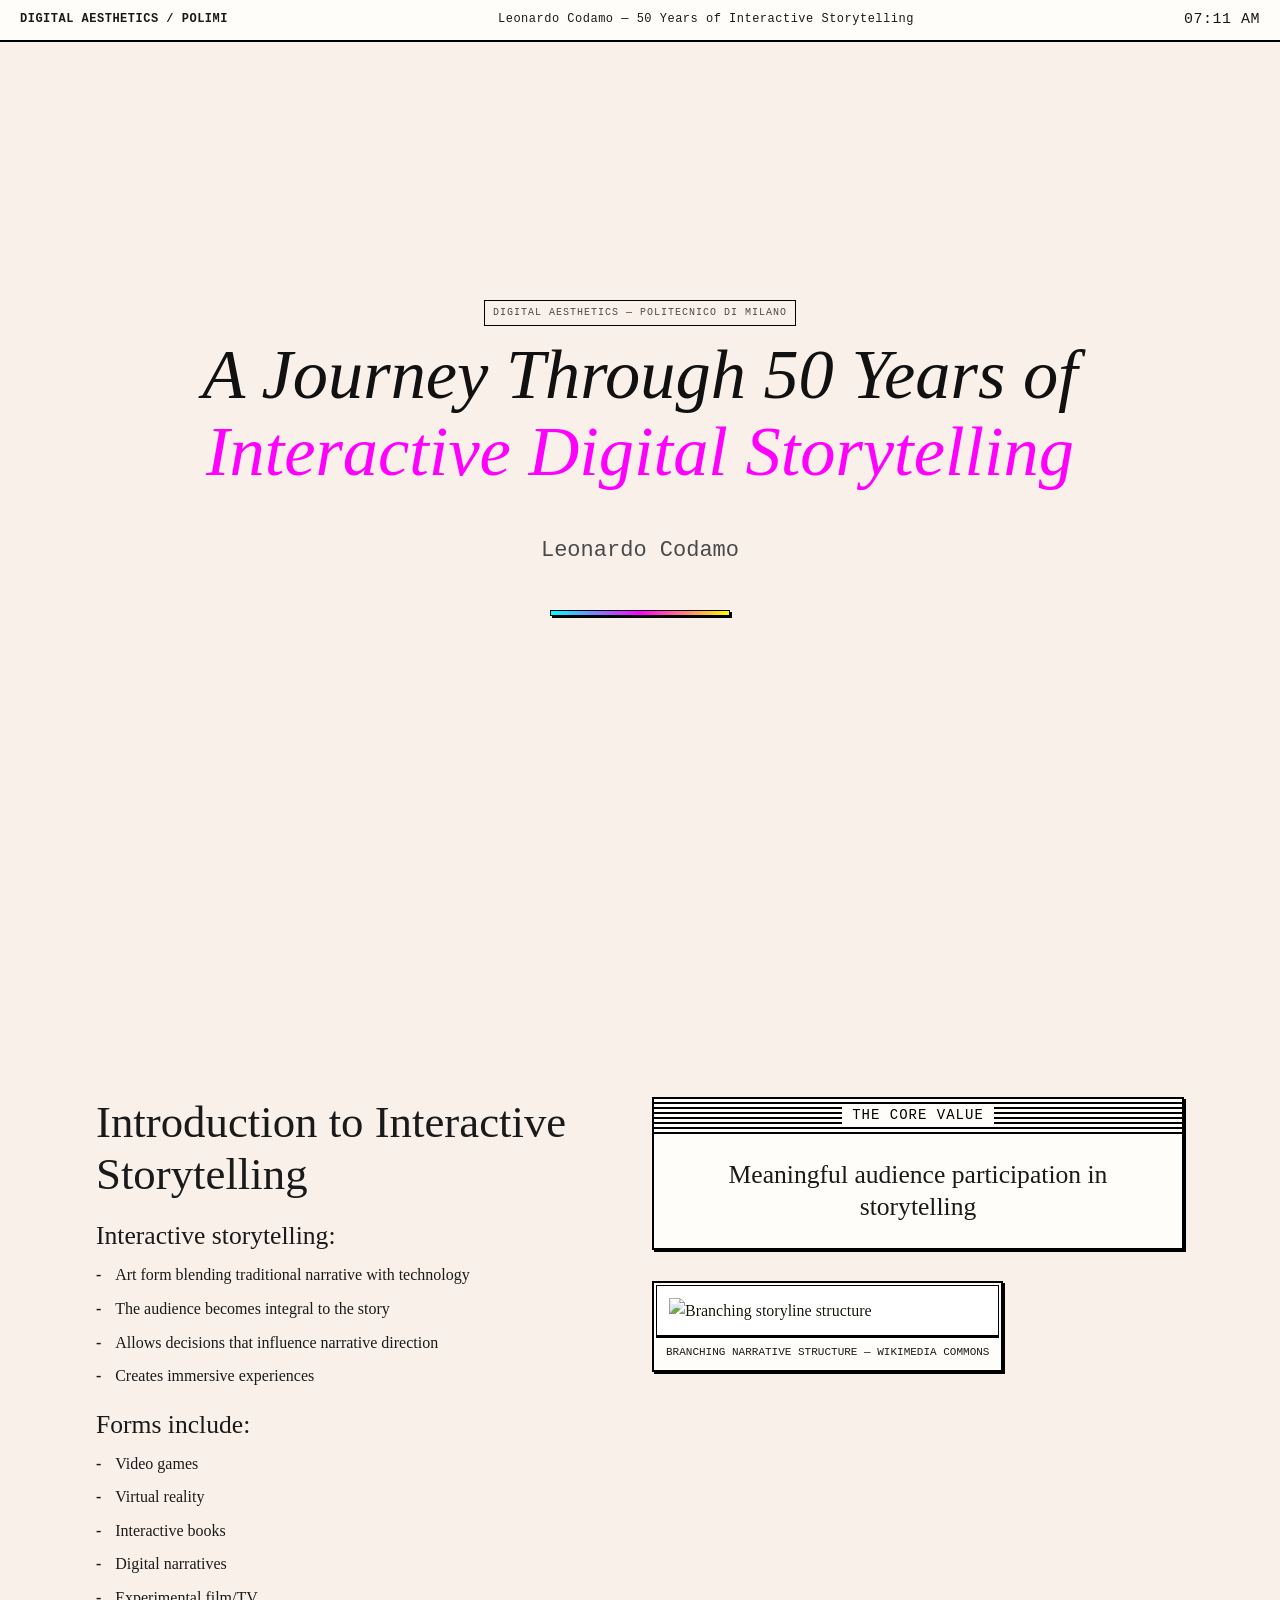
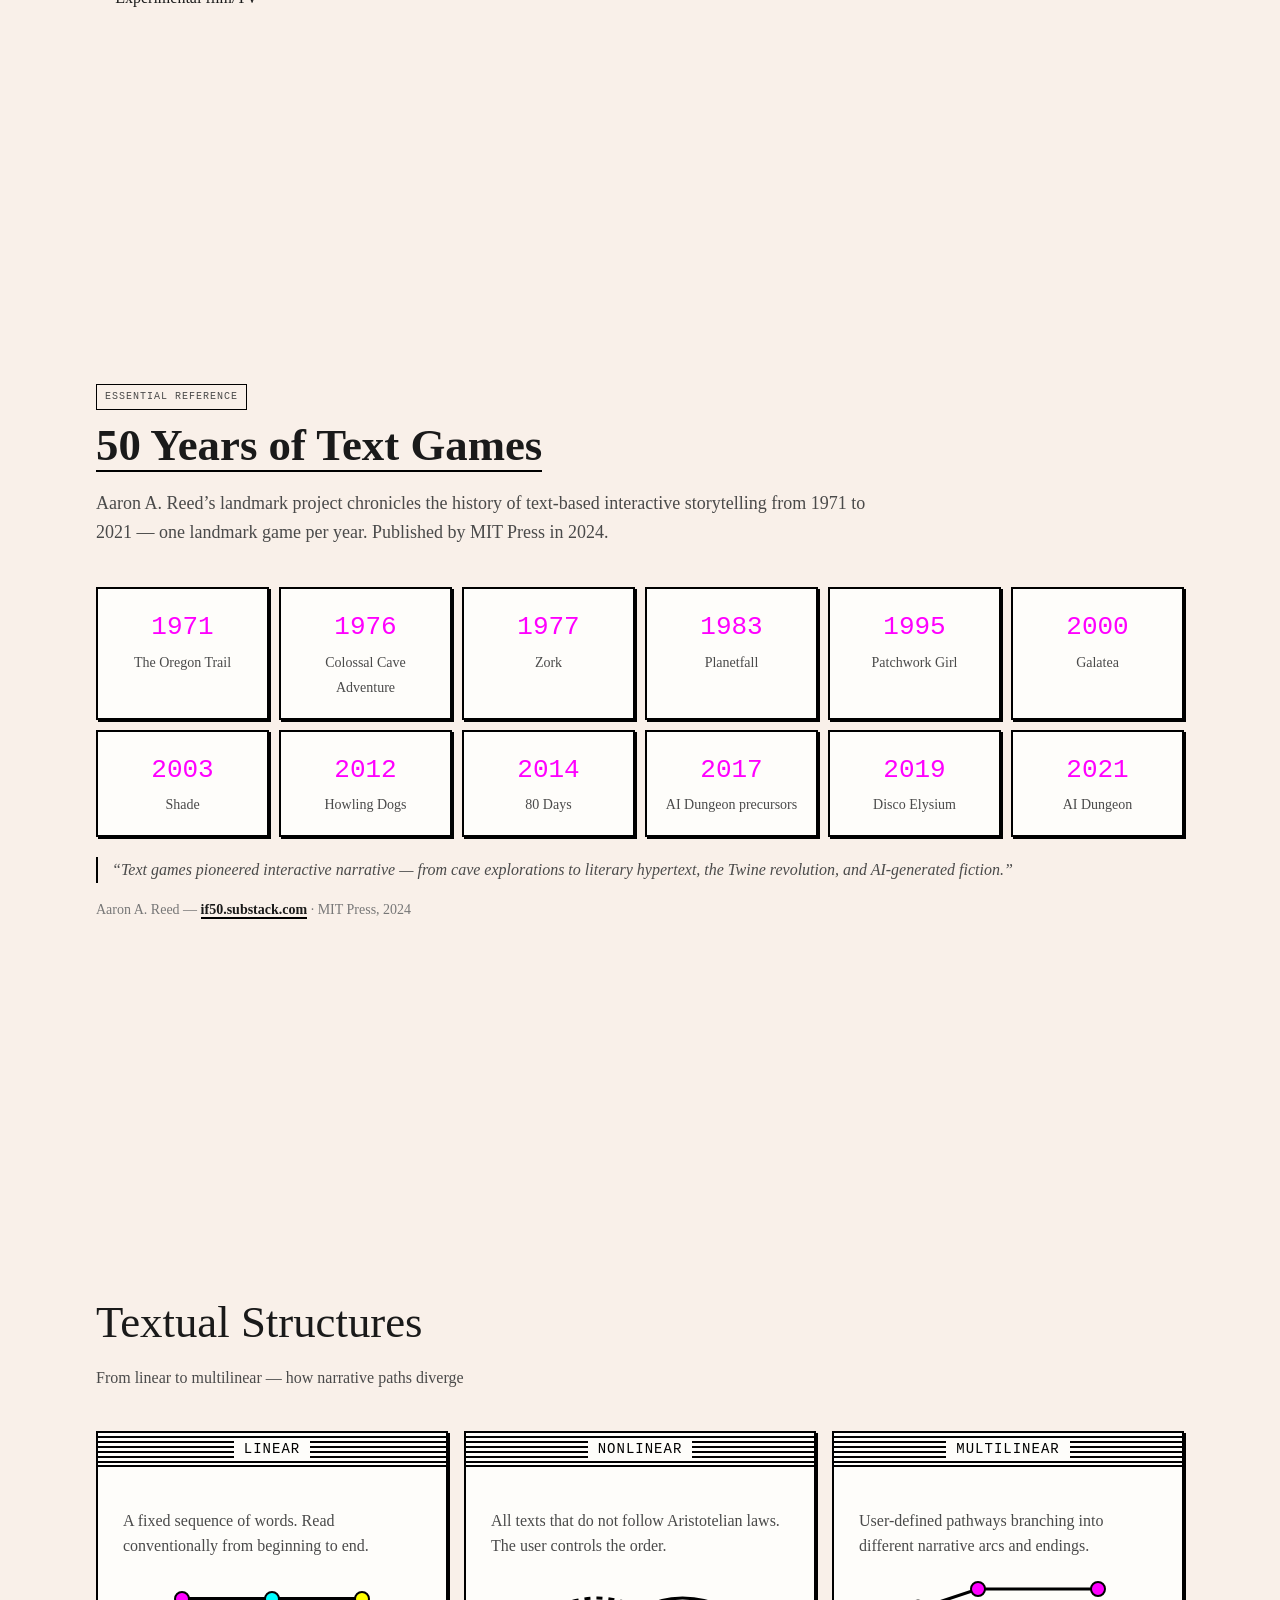
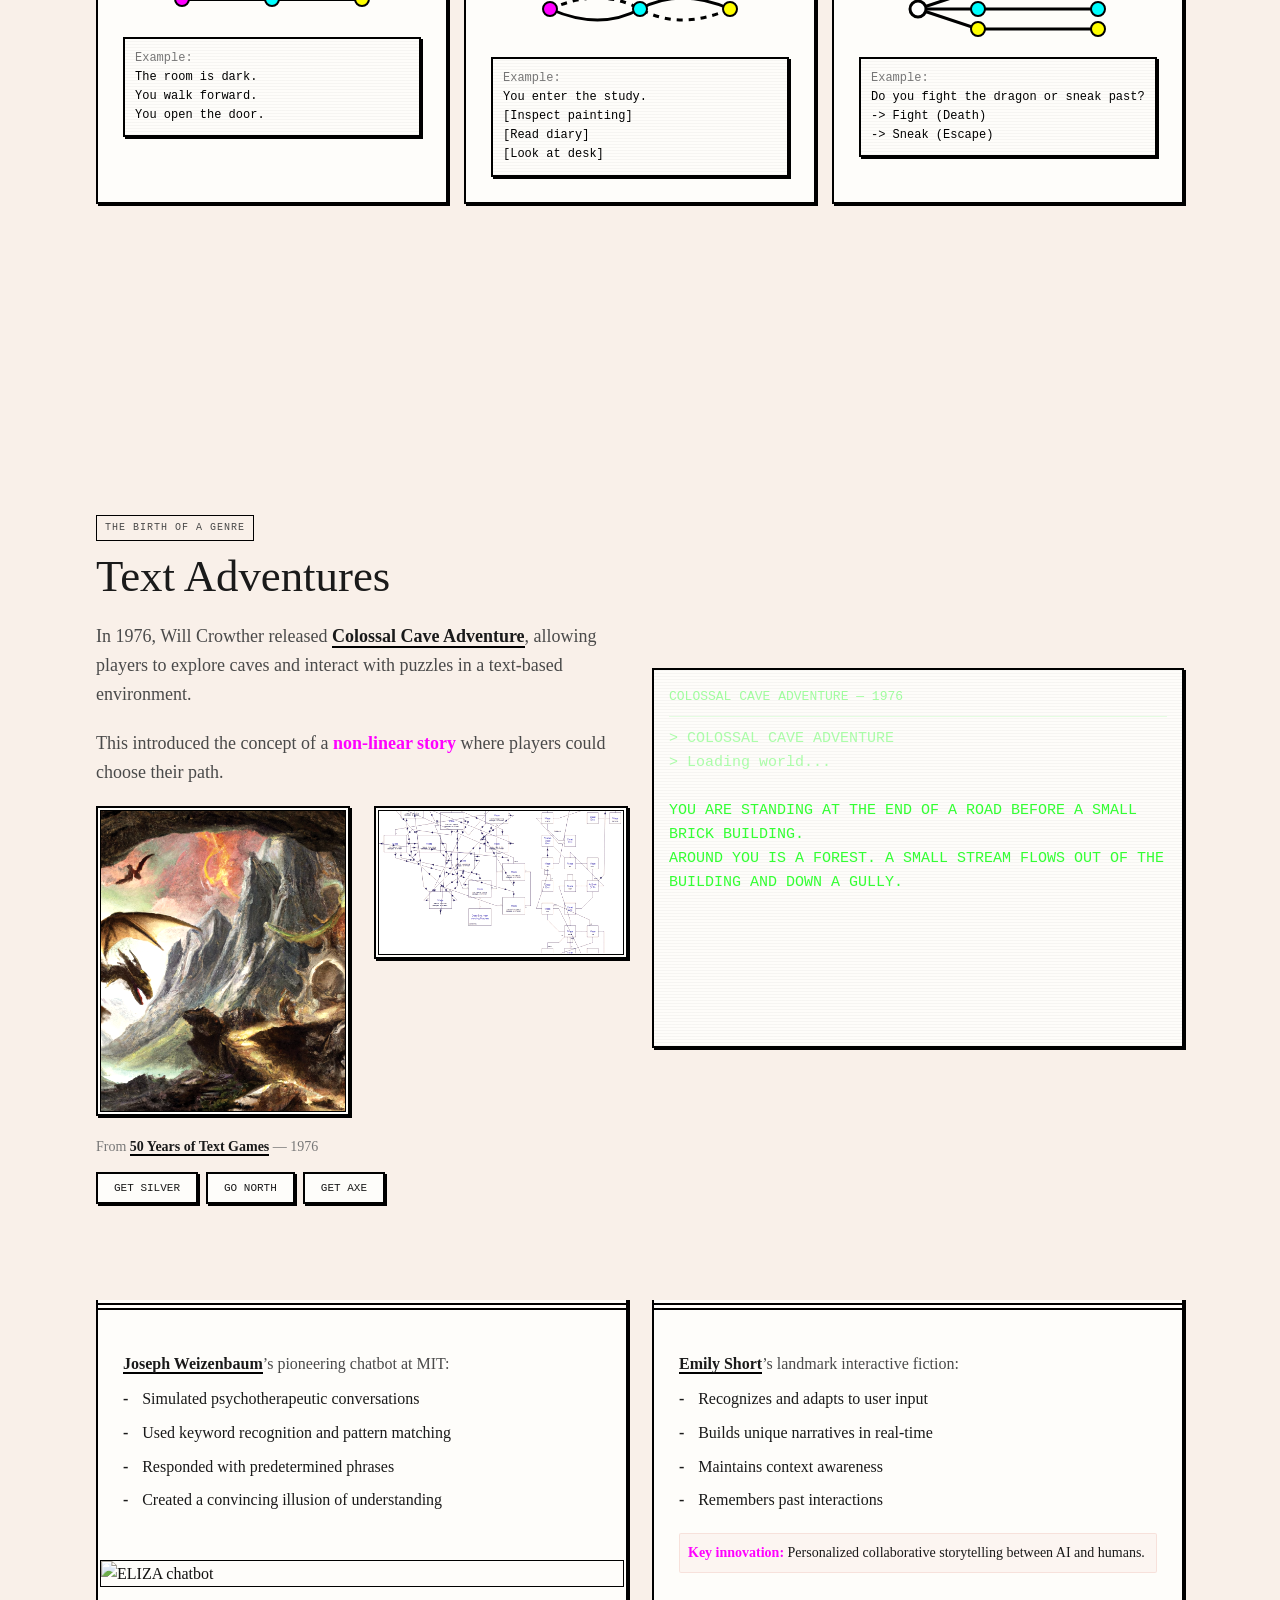
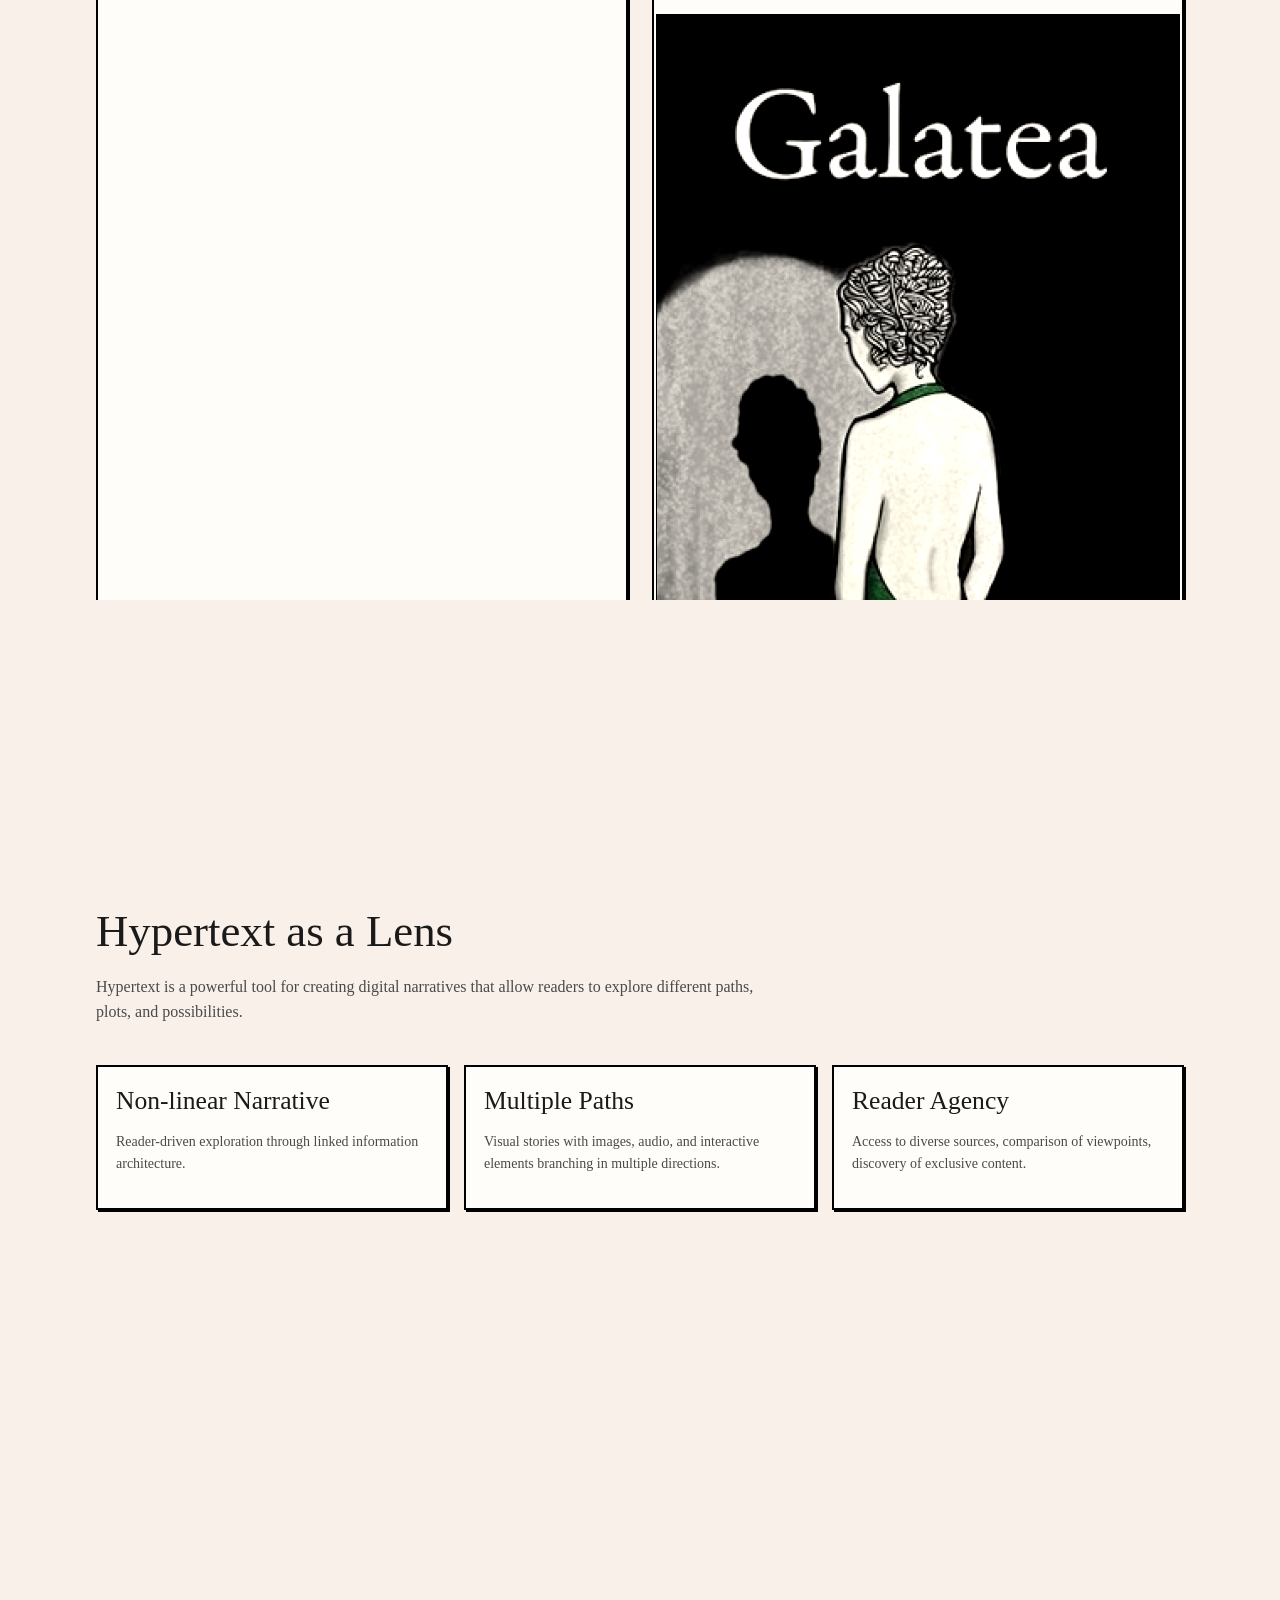
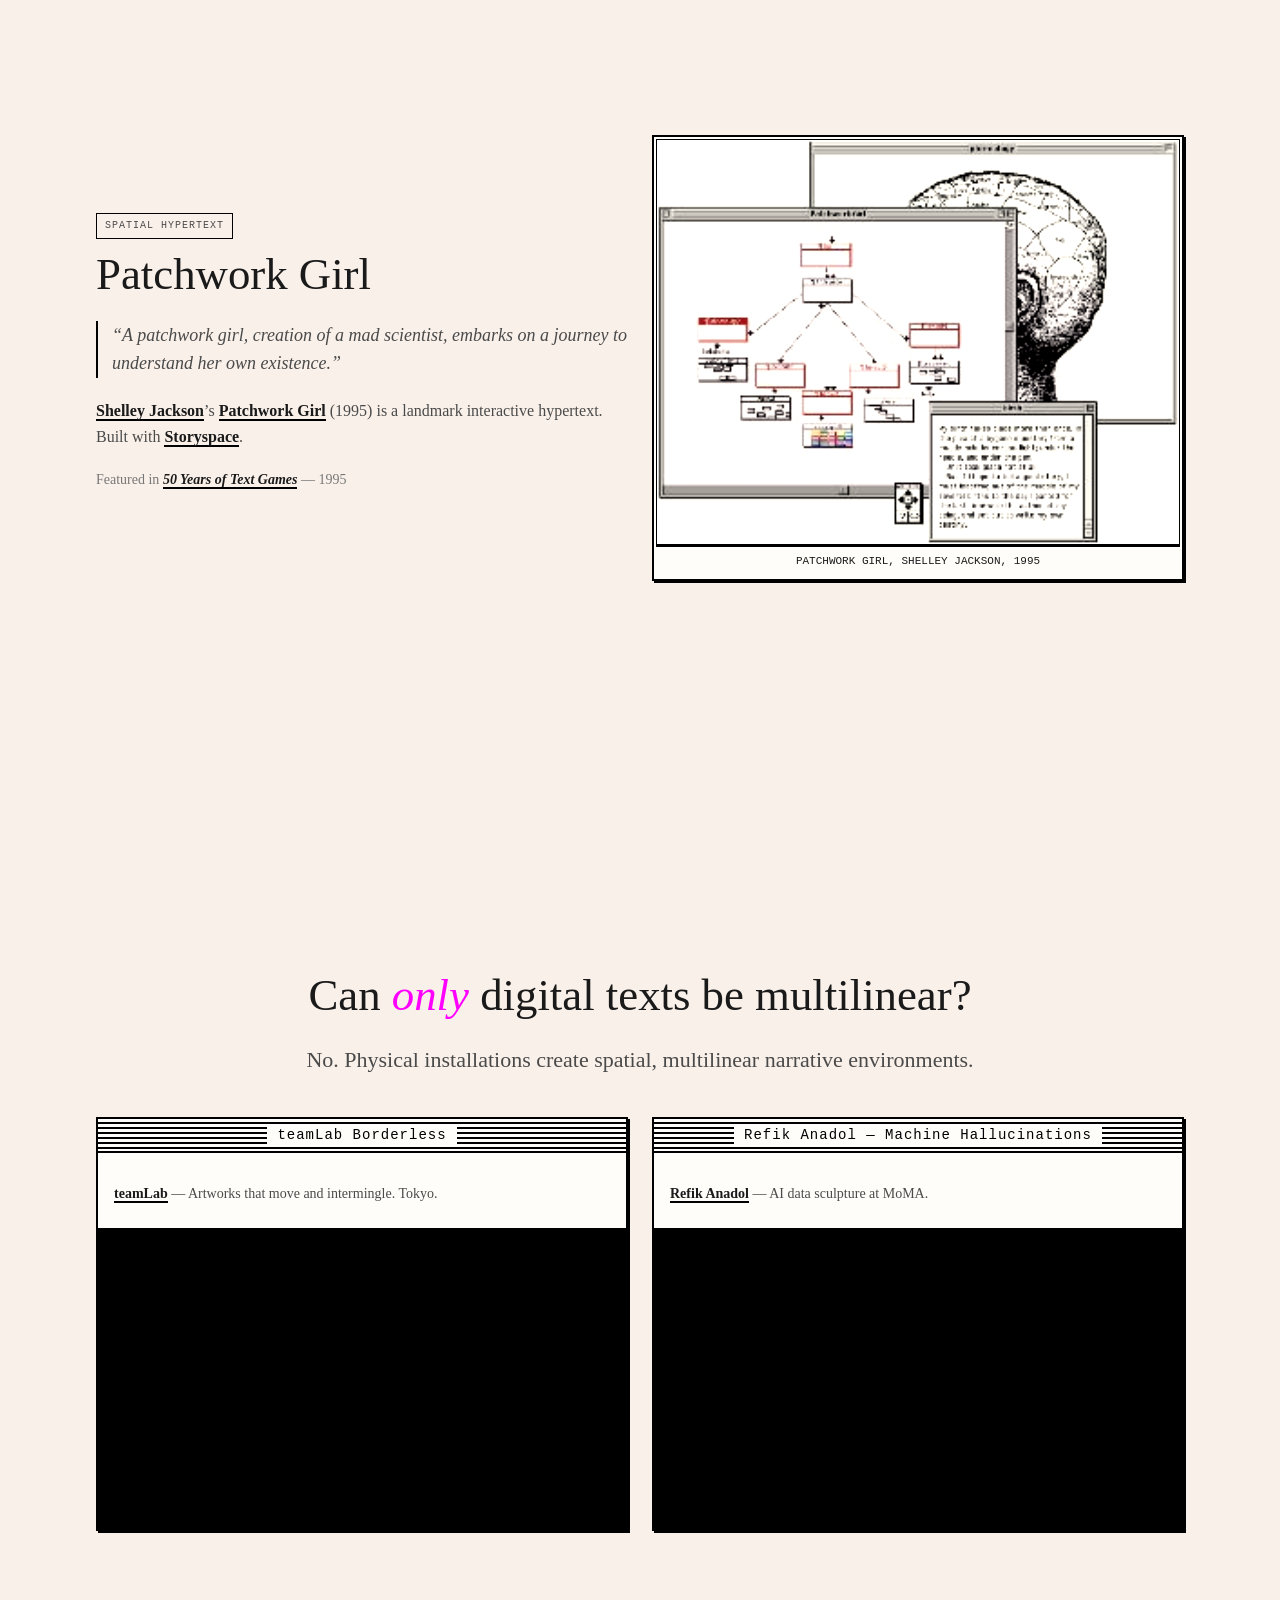
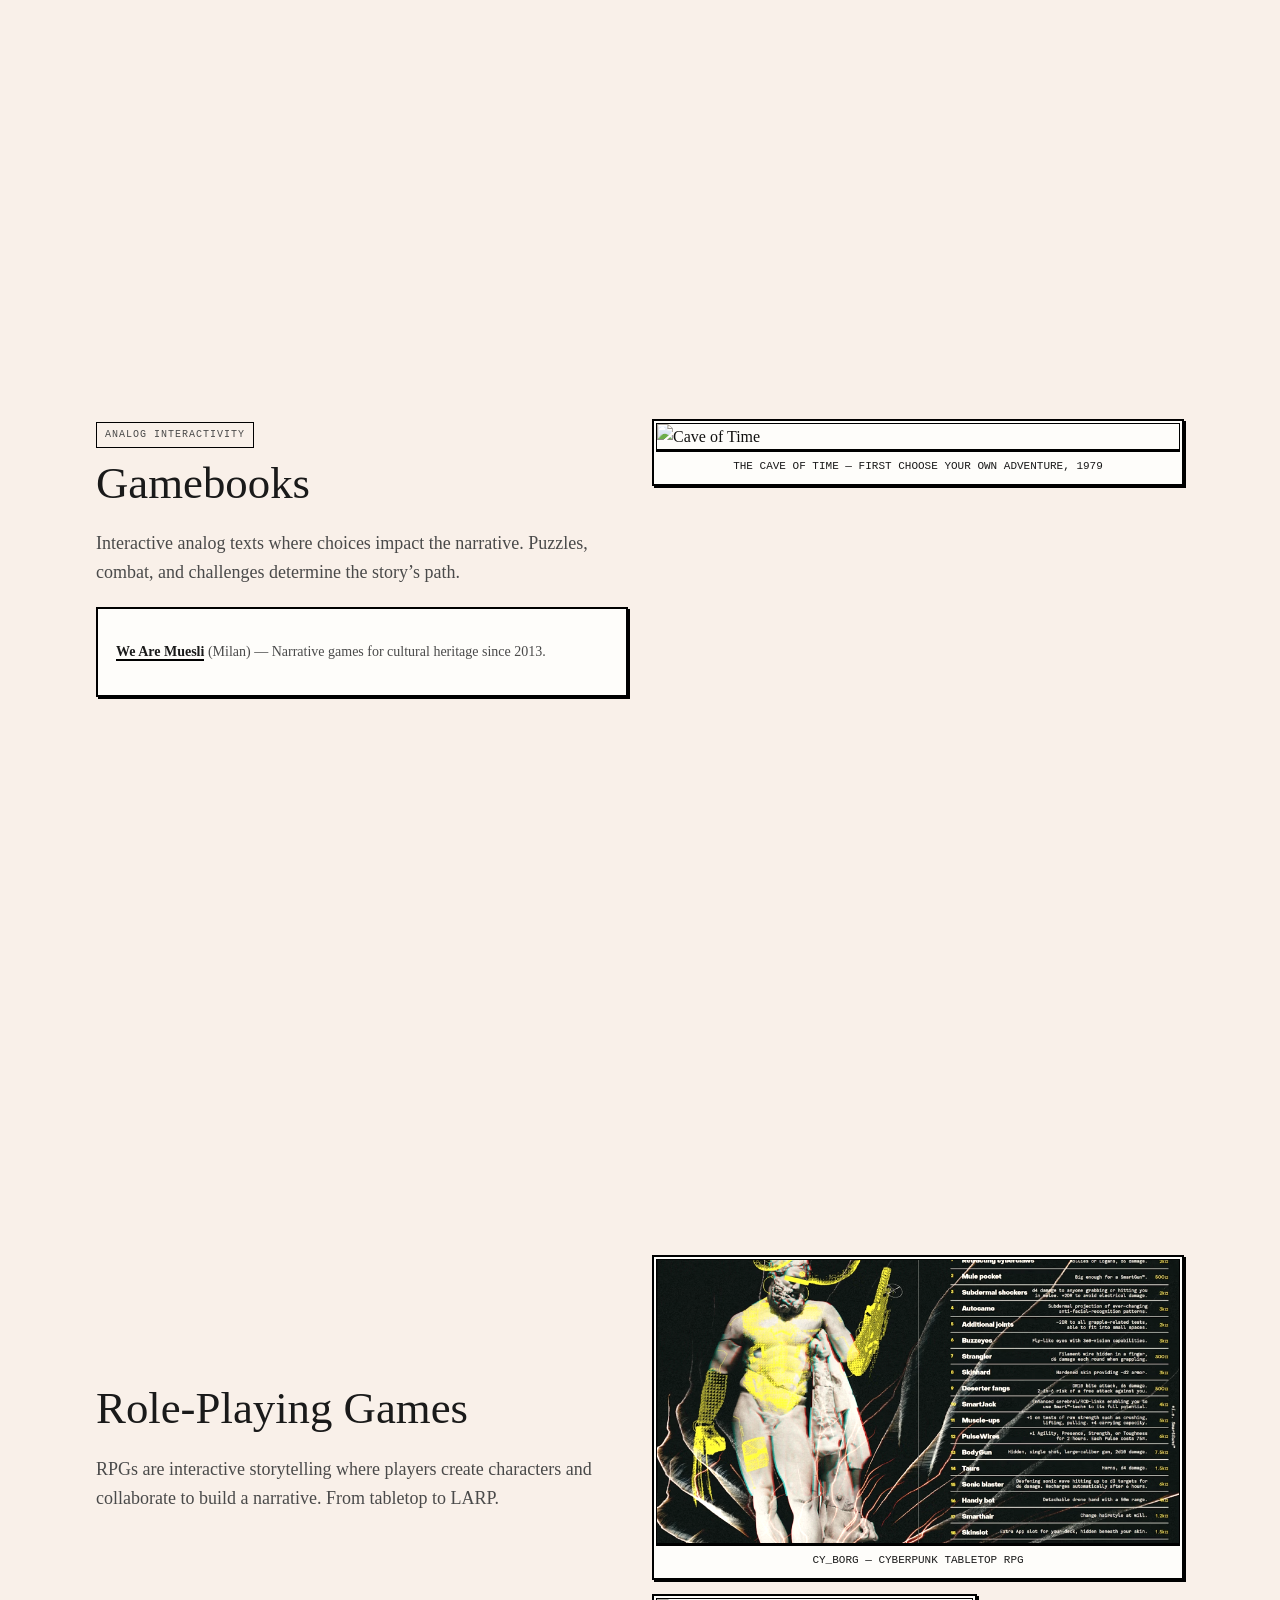
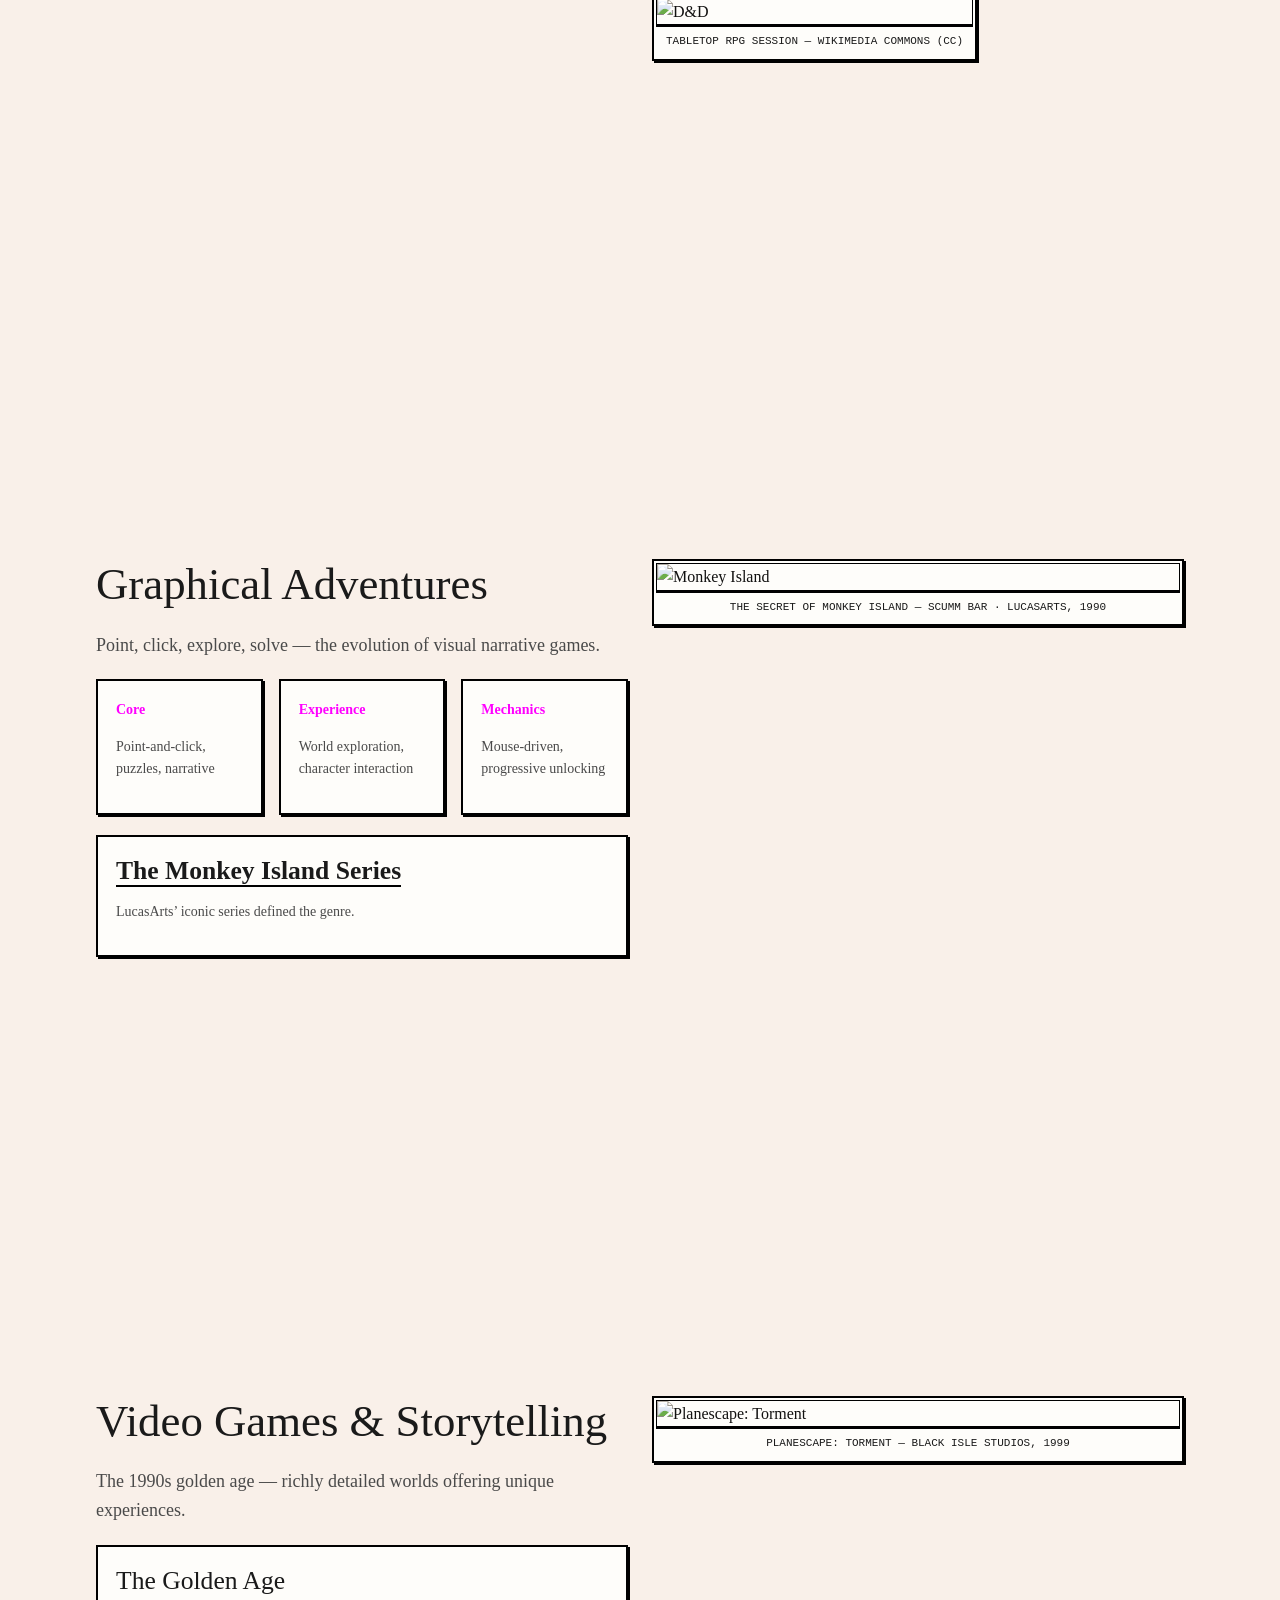
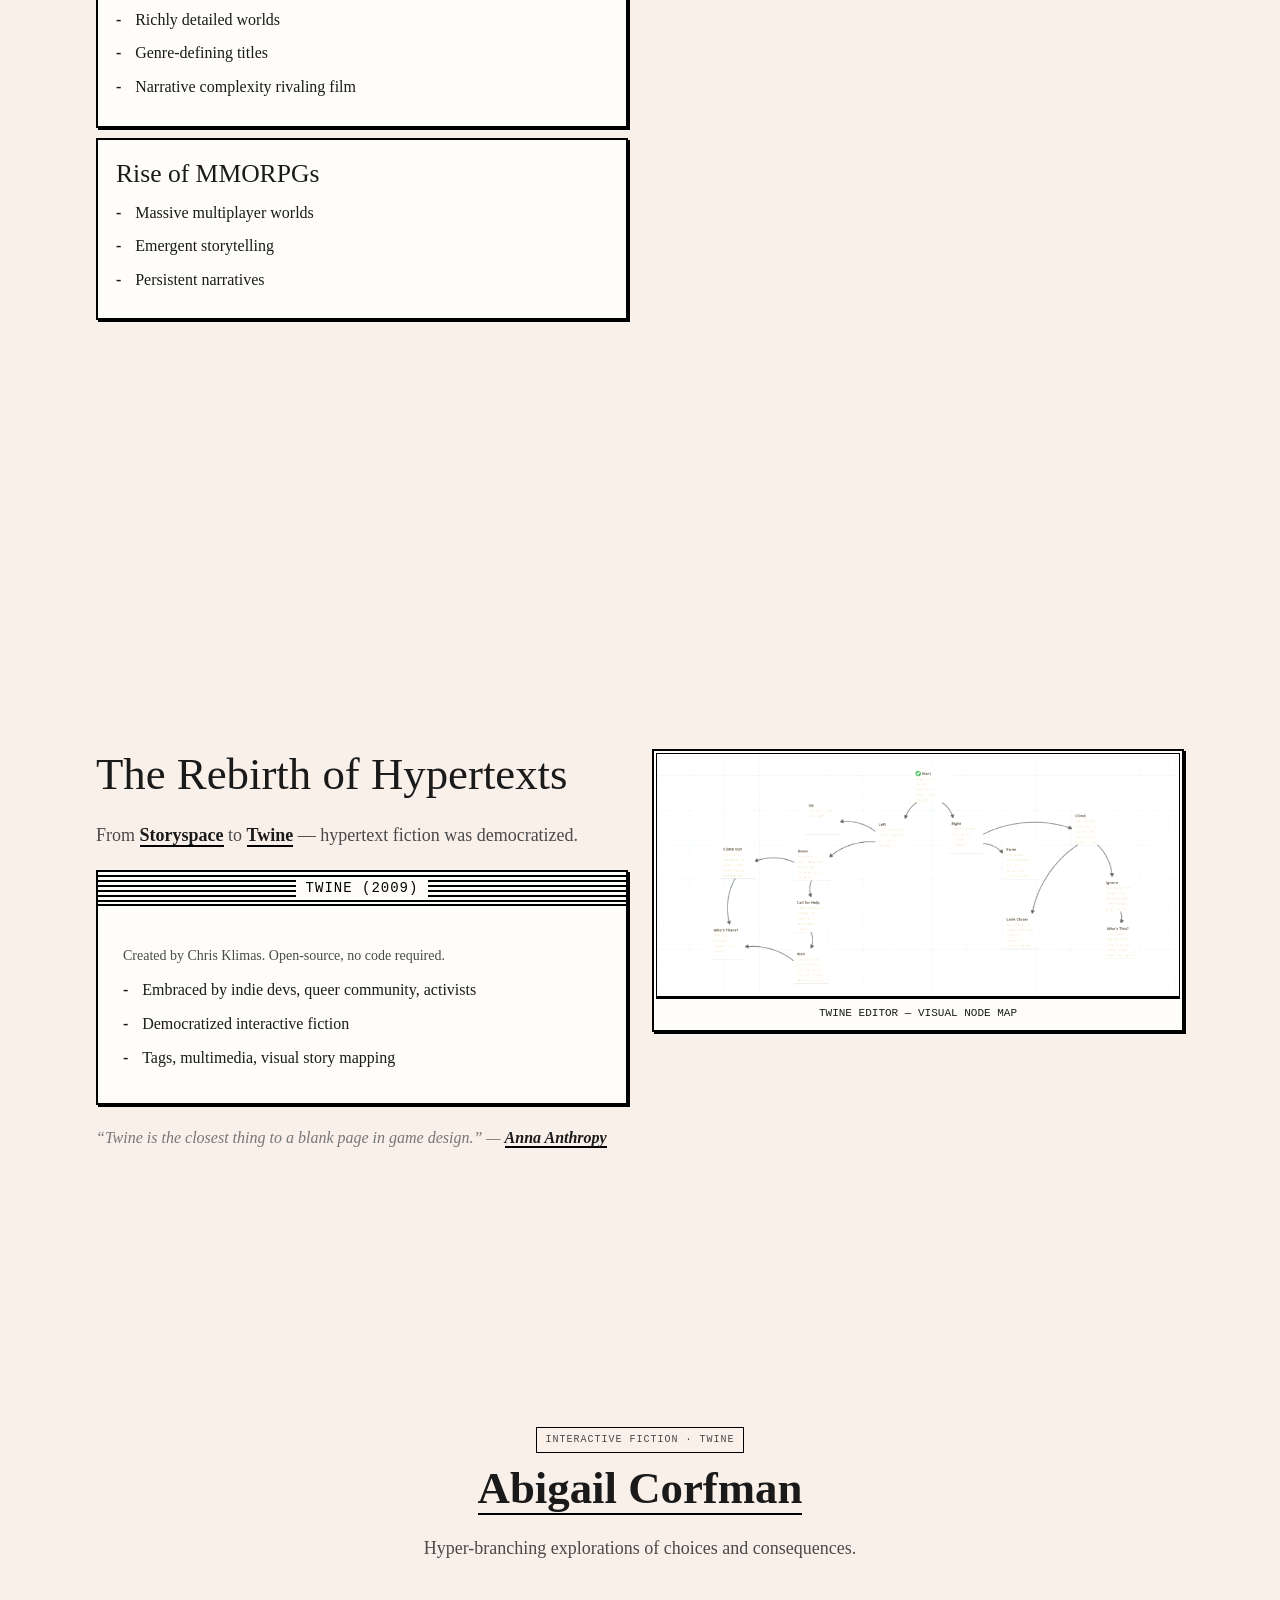
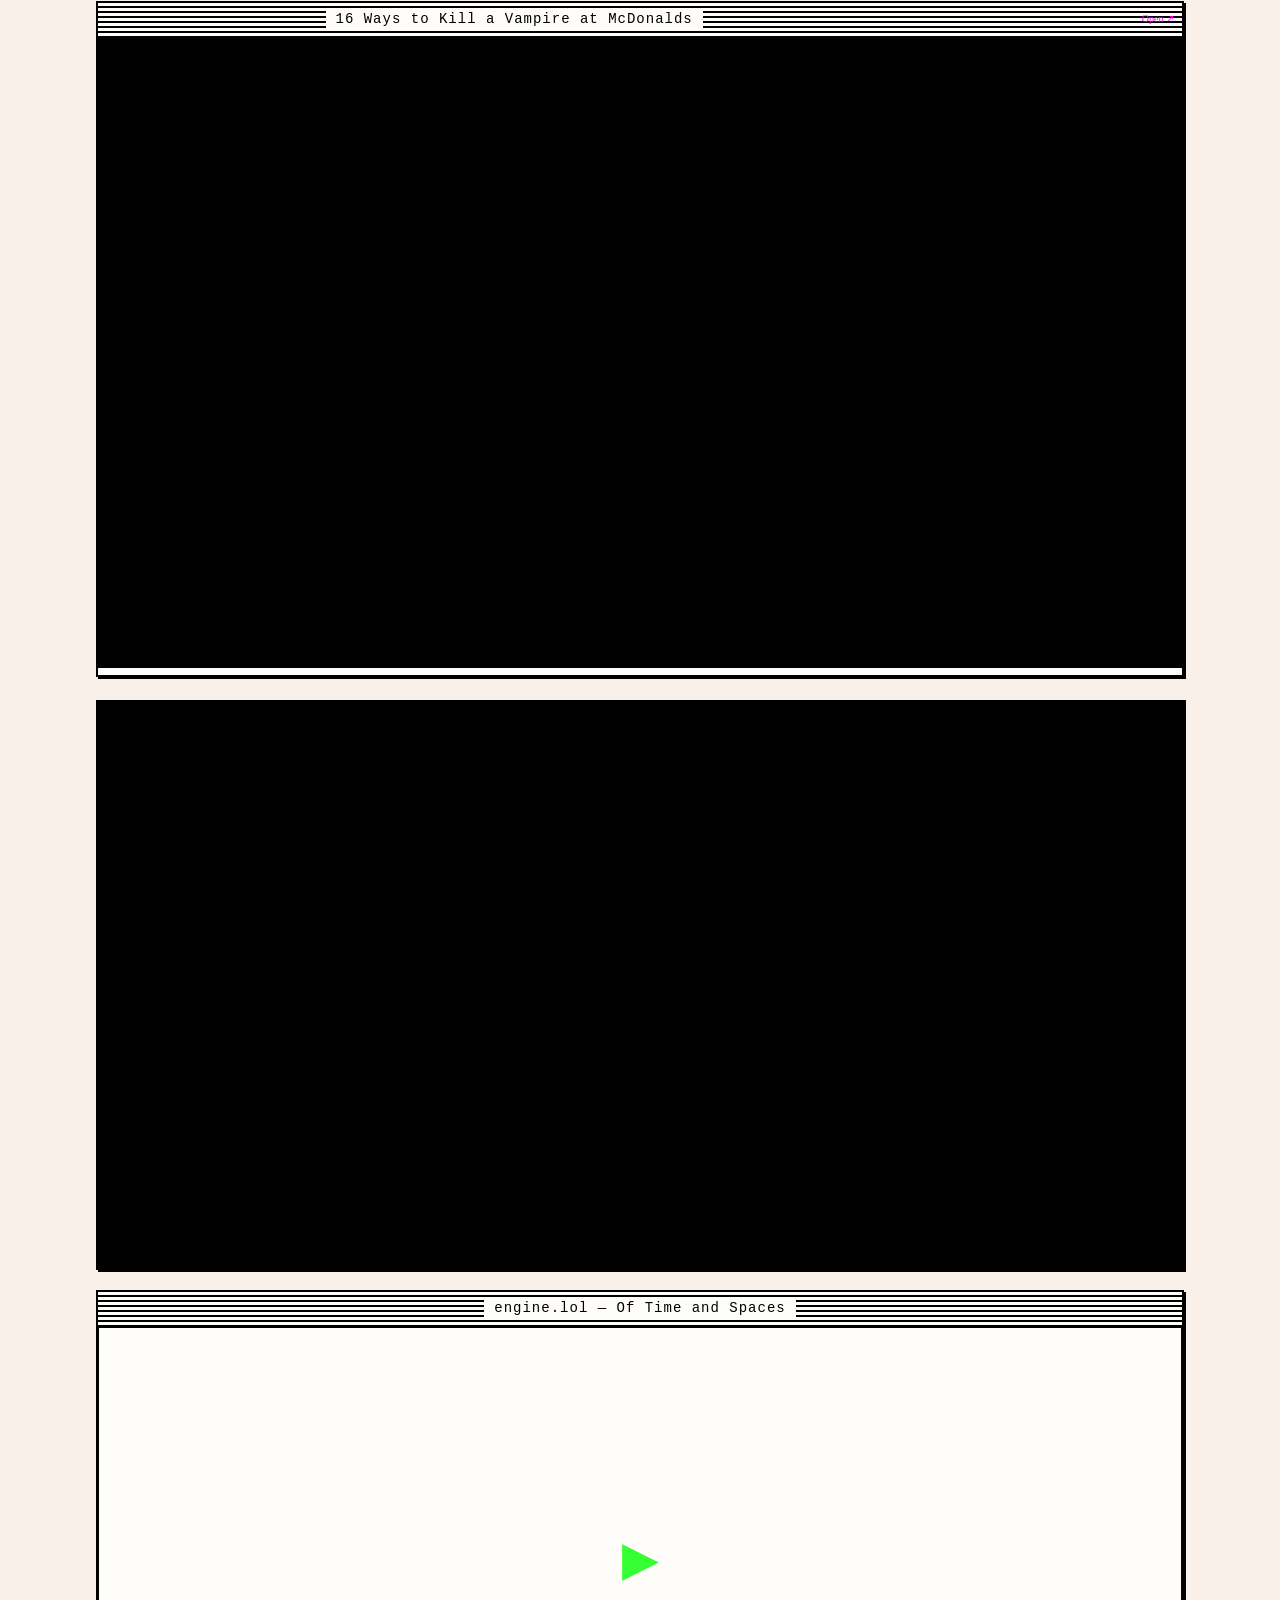
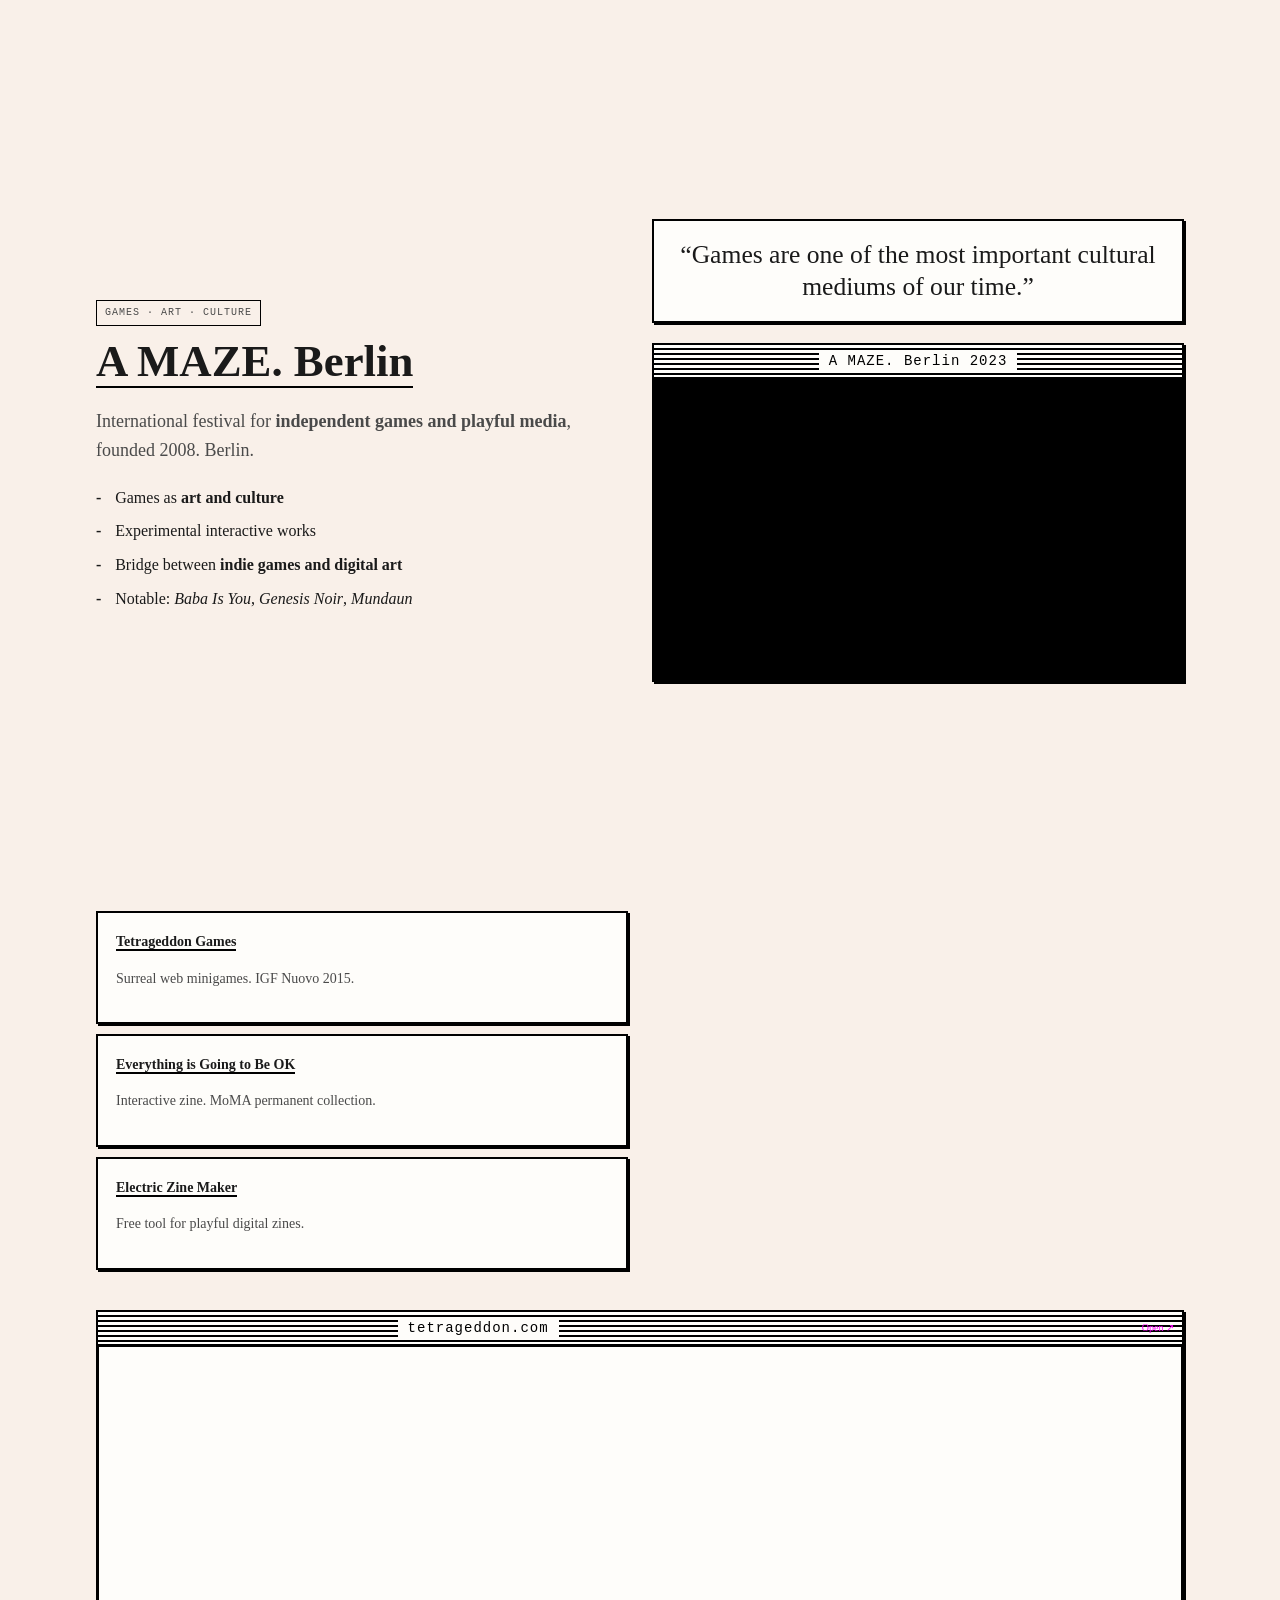
==== commit 7e4891db: "Add assets, CSS/JS and redesign storytelling pages Remove index.html and refactor the interactive st" ====
--- a/50 years of interactive storytelling.html
+++ b/50 years of interactive storytelling.html
@@ -1,1285 +1,1257 @@
 <!DOCTYPE html>
 <html lang="en">
+
 <head>
     <meta charset="UTF-8">
     <meta name="viewport" content="width=device-width, initial-scale=1.0">
     <title>50 Years of Interactive Digital Storytelling</title>
-    <script src="https://cdn.tailwindcss.com"></script>
-    <link href="https://fonts.googleapis.com/css2?family=DM+Serif+Display:ital@0;1&family=Space+Mono:ital,wght@0,400;0,700;1,400&family=Instrument+Sans:wght@400;500;600;700&display=swap" rel="stylesheet">
-    <script>
-        tailwind.config = {
-            theme: {
-                extend: {
-                    fontFamily: {
-                        display: ['"DM Serif Display"', 'Georgia', 'serif'],
-                        sans: ['"Instrument Sans"', 'system-ui', 'sans-serif'],
-                        mono: ['"Space Mono"', 'monospace'],
-                    },
-                    colors: {
-                        surface: 'var(--bg)',
-                        card: 'var(--card)',
-                        accent: 'var(--accent)',
-                        accentMuted: 'var(--accent-muted)',
-                        accentLight: 'var(--accent-light)',
-                        phosphor: '#33ff33',
-                        txt: 'var(--text)',
-                        txtMuted: 'var(--text-muted)',
-                        txtFaint: 'var(--text-faint)',
-                        border: 'var(--border)',
-                    }
-                }
-            }
-        }
-    </script>
-    <style>
-        :root {
-            --bg: #F2EDE4;
-            --card: #FDFAF5;
-            --accent: #E8371B;
-            --accent-muted: #C42A10;
-            --accent-light: #FF6B52;
-            --teal: #00A896;
-            --yellow: #F5C842;
-            --pink: #F5A0B5;
-            --text: #1A1714;
-            --text-muted: rgba(26,23,20,0.58);
-            --text-faint: rgba(26,23,20,0.28);
-            --border: rgba(26,23,20,0.10);
-            --border-hard: rgba(26,23,20,0.20);
-            --glass-bg: rgba(253,250,245,0.85);
-            --glass-blur: 12px;
-            --win-bar: #D9D4CB;
-            --shadow: 4px 4px 0px rgba(26,23,20,0.12);
-            --shadow-lg: 6px 6px 0px rgba(26,23,20,0.14);
-        }
-        *, *::before, *::after { box-sizing: border-box; }
-        html { scroll-snap-type: y proximity; scroll-behavior: smooth; }
-        body {
-            background: var(--bg);
-            color: var(--text);
-            overflow-x: hidden;
-            font-family: 'Instrument Sans', system-ui, sans-serif;
-        }
-
-        /* ── Poolsuite-style checkered title accent ── */
-        .checker {
-            background-image: repeating-conic-gradient(var(--border-hard) 0% 25%, transparent 0% 50%);
-            background-size: 12px 12px;
-        }
-
-        /* ── Slides ── */
-        .slide {
-            scroll-snap-align: start;
-            min-height: 100vh;
-            display: flex;
-            flex-direction: column;
-            justify-content: center;
-            padding: 4rem 1.5rem;
-            border-top: 1.5px solid var(--border-hard);
-            position: relative;
-            overflow: hidden;
-        }
-        @media(min-width:768px) { .slide { padding: 5rem 4rem; } }
-        @media(min-width:1280px) { .slide { padding: 6rem 6rem; } }
-        .slide:first-child { border-top: none; }
-
-        /* alternating warm tints */
-        .slide:nth-child(even) { background: #EDE8DF; }
-
-        /* ── Reveal animation ── */
-        .reveal { opacity: 0; transform: translateY(16px); transition: opacity 0.5s cubic-bezier(.16,1,.3,1), transform 0.5s cubic-bezier(.16,1,.3,1); }
-        .reveal.active { opacity: 1; transform: translateY(0); }
-        .d1{transition-delay:60ms} .d2{transition-delay:120ms} .d3{transition-delay:180ms} .d4{transition-delay:240ms}
-
-        /* ── Glass → Poolsuite "window" card ── */
-        .glass {
-            background: var(--card);
-            border: 1.5px solid var(--border-hard);
-            box-shadow: var(--shadow);
-            transition: box-shadow 0.2s, transform 0.2s;
-        }
-        .glass:hover {
-            box-shadow: var(--shadow-lg);
-            transform: translate(-1px, -1px);
-        }
-
-        /* ── Poolsuite window chrome on cards ── */
-        .win {
-            background: var(--card);
-            border: 1.5px solid var(--border-hard);
-            box-shadow: var(--shadow-lg);
-            border-radius: 0;
-            overflow: hidden;
-        }
-        .win-bar {
-            background: var(--win-bar);
-            border-bottom: 1.5px solid var(--border-hard);
-            padding: 0.4rem 0.75rem;
-            display: flex;
-            align-items: center;
-            gap: 0.4rem;
-            font-family: 'Space Mono', monospace;
-            font-size: 0.65rem;
-            color: var(--text-muted);
-            letter-spacing: 0.05em;
-        }
-        .win-dot {
-            width: 10px; height: 10px;
-            border-radius: 50%;
-            border: 1px solid rgba(0,0,0,0.15);
-        }
-        .win-dot.r { background: #E8371B; }
-        .win-dot.y { background: #F5C842; }
-        .win-dot.g { background: #00A896; }
-
-        /* ── Terminal ── */
-        .retro-terminal {
-            background: #111;
-            color: #33ff33;
-            font-family: 'Space Mono', monospace;
-            border: 1.5px solid var(--border-hard);
-            box-shadow: var(--shadow-lg);
-            position: relative;
-            overflow: hidden;
-        }
-        .retro-terminal::after {
-            content:'';
-            position:absolute; inset:0;
-            background:repeating-linear-gradient(0deg,transparent,transparent 2px,rgba(0,0,0,0.08) 2px,rgba(0,0,0,0.08) 4px);
-            pointer-events:none; z-index:1;
-        }
-        .phosphor { text-shadow: 0 0 4px rgba(51,255,51,0.6), 0 0 12px rgba(51,255,51,0.2); }
-
-        /* ── Cursor ── */
-        .typing-cursor { display:inline-block; width:8px; height:1.1em; background:currentColor; margin-left:2px; vertical-align:text-bottom; animation:cursorBlink 1s step-end infinite; }
-        @keyframes cursorBlink { 0%,100%{opacity:1} 50%{opacity:0} }
-
-        /* ── List bullets ── */
-        .bl li { position:relative; padding-left:1.25rem; margin-bottom:0.5rem; }
-        .bl li::before { content:'▸'; position:absolute; left:0; top:0; color:var(--accent); font-size:0.75em; }
-
-        /* ── Choice buttons ── */
-        .choice-btn {
-            background: var(--card);
-            border: 1.5px solid var(--border-hard);
-            box-shadow: 2px 2px 0px rgba(26,23,20,0.12);
-            color: var(--text);
-            padding: 0.6rem 1.1rem;
-            font-size: 0.9rem;
-            cursor: pointer;
-            transition: all 0.12s;
-            text-align: left;
-            font-family: 'Space Mono', monospace;
-        }
-        .choice-btn:hover {
-            background: var(--accent);
-            color: #fff;
-            box-shadow: 3px 3px 0px rgba(26,23,20,0.2);
-            transform: translate(-1px,-1px);
-        }
-
-        /* ── Spinner ── */
-        .spinner { border:2px solid var(--border); border-top-color:var(--accent); border-radius:50%; width:16px; height:16px; animation:spin 0.8s linear infinite; display:inline-block; }
-        @keyframes spin { to{transform:rotate(360deg)} }
-
-        /* ── Stat cards ── */
-        .stat-glow { background: linear-gradient(135deg, rgba(232,55,27,0.04) 0%, rgba(0,168,150,0.04) 100%); }
-
-        /* ── Section number ── */
-        .section-num {
-            font-family:'DM Serif Display',serif;
-            font-size:clamp(5rem,10vw,9rem);
-            color: var(--accent);
-            opacity: 0.08;
-            position:absolute; top:-0.5rem; right:1.5rem;
-            line-height:1; pointer-events:none; user-select:none;
-        }
-
-        /* ── Embed frame: Mac OS window ── */
-        .embed-frame {
-            background: #111;
-            border: 1.5px solid var(--border-hard);
-            box-shadow: var(--shadow-lg);
-            overflow: hidden;
-        }
-        .embed-chrome {
-            background: var(--win-bar);
-            padding: 0.5rem 0.75rem;
-            display: flex;
-            align-items: center;
-            gap: 0.4rem;
-            border-bottom: 1.5px solid var(--border-hard);
-        }
-        .embed-dot { width:10px; height:10px; border-radius:50%; border: 1px solid rgba(0,0,0,0.15); }
-        .embed-dot.r { background: #E8371B; }
-        .embed-dot.y { background: #F5C842; }
-        .embed-dot.g { background: #00A896; }
-
-        /* ── Drama input ── */
-        .drama-input {
-            background: #111;
-            border: 1.5px solid #33ff33;
-            color: #33ff33;
-            font-family: 'Space Mono', monospace;
-            padding: 0.75rem 1rem;
-            width: 100%;
-            font-size: 0.9rem;
-        }
-        .drama-input:focus { outline: none; box-shadow: 0 0 0 2px rgba(51,255,51,0.3); }
-        .drama-input::placeholder { color: rgba(51,255,51,0.3); }
-
-        /* ── Links ── */
-        .ref {
-            color: var(--accent);
-            text-decoration: underline;
-            text-decoration-color: rgba(232,55,27,0.35);
-            text-underline-offset: 3px;
-            transition: all 0.15s;
-        }
-        .ref:hover { text-decoration-color: var(--accent); color: var(--accent-muted); }
-
-        /* ── Images ── */
-        .slide-img { width:100%; height:100%; object-fit:cover; }
-        .slide-img-contain { width:100%; height:100%; object-fit:contain; background: rgba(26,23,20,0.04); padding: 1rem; }
-        .slide-img:hover, .slide-img-contain:hover { filter: saturate(1.1); }
-
-        /* ── Image zoom ── */
-        .zoomable { cursor:zoom-in; }
-        .img-zoom-overlay { position:fixed; inset:0; z-index:200; background:rgba(26,23,20,0.94); display:flex; align-items:center; justify-content:center; cursor:zoom-out; padding:2rem; opacity:0; transition:opacity 0.25s; pointer-events:none; }
-        .img-zoom-overlay.active { opacity:1; pointer-events:all; }
-        .img-zoom-overlay img { max-width:95vw; max-height:90vh; object-fit:contain; box-shadow: 8px 8px 0px rgba(26,23,20,0.4); }
-
-        /* ── YouTube ── */
-        .yt-thumb { position:relative; cursor:pointer; overflow:hidden; }
-        .yt-thumb img { width:100%; height:100%; object-fit:cover; transition:transform 0.25s, filter 0.25s; }
-        .yt-thumb:hover img { transform:scale(1.03); filter:brightness(0.75); }
-        .yt-thumb::after { content:''; position:absolute; top:50%; left:50%; transform:translate(-50%,-50%); width:64px; height:44px; background:var(--accent); border:2px solid rgba(255,255,255,0.8); pointer-events:none; transition:background 0.15s; }
-        .yt-thumb:hover::after { background:var(--accent-muted); }
-        .yt-thumb::before { content:''; position:absolute; top:50%; left:50%; transform:translate(-42%,-50%); width:0; height:0; border-style:solid; border-width:9px 0 9px 16px; border-color:transparent transparent transparent #fff; z-index:1; pointer-events:none; }
-
-        /* ── Grain ── */
-        body::after { content:''; position:fixed; inset:0; z-index:9999; pointer-events:none; opacity:0.04; background-image:url("data:image/svg+xml,%3Csvg viewBox='0 0 256 256' xmlns='http://www.w3.org/2000/svg'%3E%3Cfilter id='n'%3E%3CfeTurbulence type='fractalNoise' baseFrequency='0.9' numOctaves='4' stitchTiles='stitch'/%3E%3C/filter%3E%3Crect width='100%25' height='100%25' filter='url(%23n)'/%3E%3C/svg%3E"); }
-
-        /* ── CRT scanlines (light, subtle) ── */
-        body::before { content:''; position:fixed; inset:0; z-index:9998; pointer-events:none; opacity:1; background: repeating-linear-gradient(0deg, rgba(26,23,20,0.025) 0px, rgba(26,23,20,0.025) 1px, transparent 1px, transparent 5px); }
-
-        /* ── Title glitch ── */
-        @keyframes title-glitch {
-            0%,88%,100% { clip-path:none; transform:none; text-shadow:none; }
-            89% { clip-path:inset(15% 0 70% 0); transform:translate(4px,0); text-shadow:-4px 0 rgba(232,55,27,0.5), 4px 0 rgba(0,168,150,0.5); }
-            90% { clip-path:inset(60% 0 10% 0); transform:translate(-3px,0); }
-            91% { clip-path:inset(30% 0 50% 0); transform:translate(2px,0); text-shadow:3px 0 rgba(0,168,150,0.4), -3px 0 rgba(232,55,27,0.4); }
-            92% { clip-path:none; transform:none; text-shadow:none; }
-        }
-        h1.glitch { animation: title-glitch 7s ease-in-out infinite; }
-
-        /* ── Poolsuite accent stripe on hover ── */
-        .slide-img-wrap {
-            border: 1.5px solid var(--border-hard);
-            box-shadow: var(--shadow-lg);
-            overflow: hidden;
-            position: relative;
-        }
-    </style>
+    <link rel="stylesheet" href="https://unpkg.com/aesthetic-css">
+    <link href="https://fonts.googleapis.com/css2?family=VT323&display=swap" rel="stylesheet">
+    <link rel="stylesheet" href="style.css">
 </head>
-<body class="antialiased">
-
-<main class="w-full max-w-[1440px] mx-auto">
-
-    <!-- ══════════════ SLIDE 1 · TITLE ══════════════ -->
-    <section class="slide items-center text-center overflow-hidden" style="border-top:none">
-        <div class="absolute top-1/2 left-1/2 -translate-x-1/2 -translate-y-1/2 w-[60vw] h-[60vw] md:w-[40vw] md:h-[40vw] checker opacity-30 -z-10 pointer-events-none"></div>
-        <p class="text-sm font-mono text-accent tracking-[0.3em] uppercase mb-8 reveal">Digital Aesthetics &mdash; Politecnico di Milano</p>
-        <h1 class="text-5xl md:text-7xl lg:text-[6rem] font-display leading-[1.05] mb-10 max-w-5xl reveal d1 glitch">
-            A Journey Through 50 Years of<br/>
-            <span class="text-transparent bg-clip-text bg-gradient-to-r from-accent to-[#00A896]">Interactive Digital Storytelling</span>
-        </h1>
-        <p class="text-lg text-txtMuted font-mono reveal d2">Leonardo Codamo</p>
-        <div class="absolute bottom-10 animate-bounce reveal d3">
-            <svg class="w-5 h-5 text-txtFaint" fill="none" stroke="currentColor" viewBox="0 0 24 24"><path stroke-linecap="round" stroke-linejoin="round" stroke-width="2" d="M19 14l-7 7m0 0l-7-7m7 7V3"/></svg>
+
+<body>
+
+    <!-- ── TOP BAR ── -->
+    <div class="top-bar">
+        <span class="bold">DIGITAL AESTHETICS / POLIMI</span>
+        <span>Leonardo Codamo &mdash; 50 Years of Interactive Storytelling</span>
+        <span class="retro" style="font-size:15px;" id="clock"></span>
+    </div>
+
+    <main style="max-width:1400px; margin:0 auto;">
+
+        <!-- ══ 1 · TITLE ══ -->
+        <section class="slide" style="align-items:center; text-align:center;">
+            <span class="label reveal">Digital Aesthetics &mdash; Politecnico di Milano</span>
+            <h1 class="glitch-text aesthetic-effect-text-glitch reveal d1" style="margin-bottom:20px;">
+                A Journey Through 50 Years of<br>
+                <span style="color:var(--accent);">Interactive Digital Storytelling</span>
+            </h1>
+            <p class="retro text-mid reveal d2" style="font-size:22px;">Leonardo Codamo</p>
+            <div class="vw-bar reveal d3" style="width:180px; margin:20px auto 0;"></div>
+        </section>
+
+        <!-- ══ 2 · INTRODUCTION ══ -->
+        <section class="slide">
+            <span class="sec-num">01</span>
+            <div class="max-w grid-2 gap-lg">
+                <div class="reveal">
+                    <h2 class="mb-md">Introduction to Interactive Storytelling</h2>
+                    <h3 class="mb-sm">Interactive storytelling:</h3>
+                    <ul class="bl mb-md">
+                        <li>Art form blending traditional narrative with technology</li>
+                        <li>The audience becomes integral to the story</li>
+                        <li>Allows decisions that influence narrative direction</li>
+                        <li>Creates immersive experiences</li>
+                    </ul>
+                    <h3 class="mb-sm">Forms include:</h3>
+                    <ul class="bl">
+                        <li>Video games</li>
+                        <li>Virtual reality</li>
+                        <li>Interactive books</li>
+                        <li>Digital narratives</li>
+                        <li>Experimental film/TV</li>
+                    </ul>
+                </div>
+                <div class="reveal d1" style="display:flex; flex-direction:column; gap:16px;">
+                    <div class="win">
+                        <div class="win-bar">
+                            <div class="win-dots"><span class="win-dot win-dot-r"></span><span
+                                    class="win-dot win-dot-y"></span><span class="win-dot win-dot-g"></span></div><span
+                                class="win-title">THE CORE VALUE</span>
+                        </div>
+                        <div class="win-body text-center">
+                            <h3>Meaningful audience participation in storytelling</h3>
+                        </div>
+                    </div>
+                    <div class="img-frame">
+                        <img src="https://upload.wikimedia.org/wikipedia/commons/thumb/6/6a/Visual_novel_%28visual_novel_storyline_type%29.svg/800px-Visual_novel_%28visual_novel_storyline_type%29.svg.png"
+                            alt="Branching storyline structure" loading="lazy" onclick="zoomImg(this)" class="zoomable"
+                            style="background:#fff; padding:12px;">
+                        <div class="img-caption">Branching narrative structure &mdash; Wikimedia Commons</div>
+                    </div>
+                </div>
+            </div>
+        </section>
+
+        <!-- ══ 3 · 50 YEARS OF TEXT GAMES ══ -->
+        <section class="slide">
+            <span class="sec-num">02</span>
+            <div class="max-w">
+                <div class="reveal">
+                    <span class="label">Essential Reference</span>
+                    <h2 class="mb-sm"><a href="https://if50.substack.com/" target="_blank" class="ref">50 Years of Text
+                            Games</a></h2>
+                    <p class="text-mid mb-lg text-lg" style="max-width:780px;">Aaron A. Reed&rsquo;s landmark project
+                        chronicles the history of text-based interactive storytelling from 1971 to 2021 &mdash; one
+                        landmark game per year. Published by MIT Press in 2024.</p>
+                </div>
+                <div class="grid-6 reveal d1 mb-md">
+                    <div class="card text-center"><span class="retro text-accent"
+                            style="font-size:26px;">1971</span><br><span class="text-sm text-mid">The Oregon
+                            Trail</span></div>
+                    <div class="card text-center"><span class="retro text-accent"
+                            style="font-size:26px;">1976</span><br><span class="text-sm text-mid">Colossal Cave
+                            Adventure</span></div>
+                    <div class="card text-center"><span class="retro text-accent"
+                            style="font-size:26px;">1977</span><br><span class="text-sm text-mid">Zork</span></div>
+                    <div class="card text-center"><span class="retro text-accent"
+                            style="font-size:26px;">1983</span><br><span class="text-sm text-mid">Planetfall</span>
+                    </div>
+                    <div class="card text-center"><span class="retro text-accent"
+                            style="font-size:26px;">1995</span><br><span class="text-sm text-mid">Patchwork Girl</span>
+                    </div>
+                    <div class="card text-center"><span class="retro text-accent"
+                            style="font-size:26px;">2000</span><br><span class="text-sm text-mid">Galatea</span></div>
+                    <div class="card text-center"><span class="retro text-accent"
+                            style="font-size:26px;">2003</span><br><span class="text-sm text-mid">Shade</span></div>
+                    <div class="card text-center"><span class="retro text-accent"
+                            style="font-size:26px;">2012</span><br><span class="text-sm text-mid">Howling Dogs</span>
+                    </div>
+                    <div class="card text-center"><span class="retro text-accent"
+                            style="font-size:26px;">2014</span><br><span class="text-sm text-mid">80 Days</span></div>
+                    <div class="card text-center"><span class="retro text-accent"
+                            style="font-size:26px;">2017</span><br><span class="text-sm text-mid">AI Dungeon
+                            precursors</span></div>
+                    <div class="card text-center"><span class="retro text-accent"
+                            style="font-size:26px;">2019</span><br><span class="text-sm text-mid">Disco Elysium</span>
+                    </div>
+                    <div class="card text-center"><span class="retro text-accent"
+                            style="font-size:26px;">2021</span><br><span class="text-sm text-mid">AI Dungeon</span>
+                    </div>
+                </div>
+                <p class="italic text-mid border-l reveal d2">&ldquo;Text games pioneered interactive narrative &mdash;
+                    from cave explorations to literary hypertext, the Twine revolution, and AI-generated fiction.&rdquo;
+                </p>
+                <p class="text-sm text-light mt-sm reveal d3">Aaron A. Reed &mdash; <a href="https://if50.substack.com/"
+                        target="_blank" class="ref">if50.substack.com</a> &middot; MIT Press, 2024</p>
+            </div>
+        </section>
+
+        <!-- ══ 4 · TEXTUAL STRUCTURES ══ -->
+        <section class="slide">
+            <span class="sec-num">03</span>
+            <div class="max-w">
+                <h2 class="reveal mb-sm">Textual Structures</h2>
+                <p class="text-mid mb-lg reveal d1">From linear to multilinear &mdash; how narrative paths diverge</p>
+                <div class="grid-3 gap-md">
+                    <div class="win reveal d1">
+                        <div class="win-bar">
+                            <div class="win-dots"><span class="win-dot win-dot-r"></span><span
+                                    class="win-dot win-dot-y"></span><span class="win-dot win-dot-g"></span></div><span
+                                class="win-title">LINEAR</span>
+                        </div>
+                        <div class="win-body">
+                            <p class="text-mid mb-md">A fixed sequence of words. Read conventionally from beginning to
+                                end.</p>
+                            <svg width="100%" height="40" viewBox="0 0 220 40">
+                                <line x1="20" y1="20" x2="200" y2="20" stroke="#000" stroke-width="4" />
+                                <circle cx="20" cy="20" r="7" fill="#FF00FF" stroke="#000" stroke-width="2" />
+                                <circle cx="110" cy="20" r="7" fill="#00FFFF" stroke="#000" stroke-width="2" />
+                                <circle cx="200" cy="20" r="7" fill="#FFFF00" stroke="#000" stroke-width="2" />
+                            </svg>
+                            <div class="terminal mt-sm" style="font-size:12px; padding:10px;"><span
+                                    style="color:var(--text-light)">Example:</span><br>The room is dark.<br>You walk
+                                forward.<br>You open the door.</div>
+                        </div>
+                    </div>
+                    <div class="win reveal d2">
+                        <div class="win-bar">
+                            <div class="win-dots"><span class="win-dot win-dot-r"></span><span
+                                    class="win-dot win-dot-y"></span><span class="win-dot win-dot-g"></span></div><span
+                                class="win-title">NONLINEAR</span>
+                        </div>
+                        <div class="win-body">
+                            <p class="text-mid mb-md">All texts that do not follow Aristotelian laws. The user controls
+                                the order.</p>
+                            <svg width="100%" height="60" viewBox="0 0 220 60">
+                                <path d="M 20 30 Q 70 8 110 30 T 200 30" stroke="#000" stroke-width="3" fill="none"
+                                    stroke-dasharray="6" />
+                                <path d="M 20 30 Q 70 52 110 30 T 200 30" stroke="#000" stroke-width="3" fill="none" />
+                                <circle cx="20" cy="30" r="7" fill="#FF00FF" stroke="#000" stroke-width="2" />
+                                <circle cx="110" cy="30" r="7" fill="#00FFFF" stroke="#000" stroke-width="2" />
+                                <circle cx="200" cy="30" r="7" fill="#FFFF00" stroke="#000" stroke-width="2" />
+                            </svg>
+                            <div class="terminal mt-sm" style="font-size:12px; padding:10px;"><span
+                                    style="color:var(--text-light)">Example:</span><br>You enter the study.<br>[Inspect
+                                painting]<br>[Read diary]<br>[Look at desk]</div>
+                        </div>
+                    </div>
+                    <div class="win reveal d3">
+                        <div class="win-bar">
+                            <div class="win-dots"><span class="win-dot win-dot-r"></span><span
+                                    class="win-dot win-dot-y"></span><span class="win-dot win-dot-g"></span></div><span
+                                class="win-title">MULTILINEAR</span>
+                        </div>
+                        <div class="win-body">
+                            <p class="text-mid mb-md">User-defined pathways branching into different narrative arcs and
+                                endings.</p>
+                            <svg width="100%" height="60" viewBox="0 0 220 60">
+                                <path d="M 20 30 L 80 10 L 200 10" stroke="#000" stroke-width="3" fill="none" />
+                                <path d="M 20 30 L 80 50 L 200 50" stroke="#000" stroke-width="3" fill="none" />
+                                <path d="M 80 30 L 200 30" stroke="#000" stroke-width="3" fill="none" />
+                                <path d="M 20 30 L 80 30" stroke="#000" stroke-width="3" fill="none" />
+                                <circle cx="20" cy="30" r="8" fill="#FFF" stroke="#000" stroke-width="3" />
+                                <circle cx="80" cy="10" r="7" fill="#FF00FF" stroke="#000" stroke-width="2" />
+                                <circle cx="80" cy="30" r="7" fill="#00FFFF" stroke="#000" stroke-width="2" />
+                                <circle cx="80" cy="50" r="7" fill="#FFFF00" stroke="#000" stroke-width="2" />
+                                <circle cx="200" cy="10" r="7" fill="#FF00FF" stroke="#000" stroke-width="2" />
+                                <circle cx="200" cy="30" r="7" fill="#00FFFF" stroke="#000" stroke-width="2" />
+                                <circle cx="200" cy="50" r="7" fill="#FFFF00" stroke="#000" stroke-width="2" />
+                            </svg>
+                            <div class="terminal mt-sm" style="font-size:12px; padding:10px;"><span
+                                    style="color:var(--text-light)">Example:</span><br>Do you fight the dragon or sneak
+                                past?<br>-> Fight (Death)<br>-> Sneak (Escape)</div>
+                        </div>
+                    </div>
+                </div>
+            </div>
+        </section>
+
+        <!-- ══ 5 · TEXT ADVENTURES ══ -->
+        <section class="slide">
+            <span class="sec-num">04</span>
+            <div class="max-w grid-2 gap-lg items-center">
+                <div class="reveal">
+                    <span class="label">The Birth of a Genre</span>
+                    <h2 class="mb-md">Text Adventures</h2>
+                    <p class="text-mid text-lg mb-md">In 1976, Will Crowther released <a
+                            href="https://en.wikipedia.org/wiki/Colossal_Cave_Adventure" target="_blank"
+                            class="ref"><strong>Colossal Cave Adventure</strong></a>, allowing players to explore caves
+                        and interact with puzzles in a text-based environment.</p>
+                    <p class="text-mid text-lg mb-md">This introduced the concept of a <span
+                            class="text-accent bold">non-linear story</span> where players could choose their path.</p>
+                    <div class="grid-2 gap-sm mb-md">
+                        <div class="img-frame"><img src="asset/colossalcave.png" alt="Colossal Cave" loading="lazy"
+                                onclick="zoomImg(this)" class="zoomable"></div>
+                        <div class="img-frame"><img src="asset/colossalcavemap.png" alt="Cave Map" loading="lazy"
+                                onclick="zoomImg(this)" class="zoomable"></div>
+                    </div>
+                    <p class="text-sm text-light">From <a href="https://if50.substack.com/" target="_blank"
+                            class="ref">50 Years of Text Games</a> &mdash; 1976</p>
+                    <div style="display:flex; gap:8px; margin-top:14px; flex-wrap:wrap;">
+                        <button onclick="runCaveCommand('GET SILVER')" class="choice-btn">GET SILVER</button>
+                        <button onclick="runCaveCommand('GO NORTH')" class="choice-btn">GO NORTH</button>
+                        <button onclick="runCaveCommand('GET AXE')" class="choice-btn">GET AXE</button>
+                    </div>
+                </div>
+                <div class="terminal aesthetic-effect-crt reveal d1" id="cave-terminal"
+                    style="min-height:380px; display:flex; flex-direction:column;">
+                    <div
+                        style="border-bottom:1px solid rgba(51,255,51,0.12); padding-bottom:7px; margin-bottom:10px; position:relative; z-index:2;">
+                        <span class="retro" style="color:rgba(51,255,51,0.45);">COLOSSAL CAVE ADVENTURE &mdash;
+                            1976</span>
+                    </div>
+                    <div id="cave-log" class="phosphor"
+                        style="flex:1; overflow-y:auto; position:relative; z-index:2; max-height:340px;">
+                        <div style="color:rgba(51,255,51,0.25);">Initializing adventure...</div>
+                    </div>
+                </div>
+            </div>
+        </section>
+
+        <!-- ══ 6 · CHATBOTS ══ -->
+        <section class="slide">
+            <span class="sec-num">05</span>
+            <div class="max-w">
+                <h2 class="reveal mb-sm">Chatbots</h2>
+                <p class="text-mid mb-lg reveal d1">From Eliza to Galatea &mdash; the evolution of conversational AI</p>
+                <div class="grid-2 gap-md">
+                    <div class="win reveal d1">
+                        <div class="win-bar">
+                            <div class="win-dots"><span class="win-dot win-dot-r"></span><span
+                                    class="win-dot win-dot-y"></span><span class="win-dot win-dot-g"></span></div><span
+                                class="win-title">ELIZA &mdash; 1966</span>
+                        </div>
+                        <div class="win-body">
+                            <p class="text-mid mb-sm"><a href="https://en.wikipedia.org/wiki/ELIZA" target="_blank"
+                                    class="ref">Joseph Weizenbaum</a>&rsquo;s pioneering chatbot at MIT:</p>
+                            <ul class="bl mb-md">
+                                <li>Simulated psychotherapeutic conversations</li>
+                                <li>Used keyword recognition and pattern matching</li>
+                                <li>Responded with predetermined phrases</li>
+                                <li>Created a convincing illusion of understanding</li>
+                            </ul>
+                        </div>
+                        <div class="win-flush">
+                            <div class="img-frame" style="border:none;border-radius:0;box-shadow:none;"><img
+                                    src="https://upload.wikimedia.org/wikipedia/commons/7/79/ELIZA_conversation.png"
+                                    alt="ELIZA chatbot" loading="lazy"></div>
+                        </div>
+                    </div>
+                    <div class="win reveal d2">
+                        <div class="win-bar">
+                            <div class="win-dots"><span class="win-dot win-dot-r"></span><span
+                                    class="win-dot win-dot-y"></span><span class="win-dot win-dot-g"></span></div><span
+                                class="win-title">GALATEA &mdash; 2000</span>
+                        </div>
+                        <div class="win-body">
+                            <p class="text-mid mb-sm"><a href="https://emshort.blog/" target="_blank" class="ref">Emily
+                                    Short</a>&rsquo;s landmark interactive fiction:</p>
+                            <ul class="bl mb-md">
+                                <li>Recognizes and adapts to user input</li>
+                                <li>Builds unique narratives in real-time</li>
+                                <li>Maintains context awareness</li>
+                                <li>Remembers past interactions</li>
+                            </ul>
+                            <p class="text-sm"
+                                style="background:rgba(200,56,32,0.04); border:1px solid rgba(200,56,32,0.1); padding:8px; border-radius:2px;">
+                                <strong class="text-accent">Key innovation:</strong> Personalized collaborative
+                                storytelling between AI and humans.
+                            </p>
+                        </div>
+                        <div class="win-flush">
+                            <div class="img-frame" style="border:none;border-radius:0;box-shadow:none;"><img
+                                    src="asset/galatea%20cover.png" alt="Galatea" loading="lazy" onclick="zoomImg(this)"
+                                    class="zoomable"></div>
+                        </div>
+                    </div>
+                </div>
+            </div>
+        </section>
+
+        <!-- ══ 7 · HYPERTEXT ══ -->
+        <section class="slide">
+            <span class="sec-num">06</span>
+            <div class="max-w">
+                <h2 class="reveal mb-sm">Hypertext as a Lens</h2>
+                <p class="text-mid mb-lg reveal d1" style="max-width:680px;">Hypertext is a powerful tool for creating
+                    digital narratives that allow readers to explore different paths, plots, and possibilities.</p>
+                <div class="grid-3 gap-md">
+                    <div class="card reveal d1">
+                        <h3 class="mb-sm">Non-linear Narrative</h3>
+                        <p class="text-mid text-sm">Reader-driven exploration through linked information architecture.
+                        </p>
+                    </div>
+                    <div class="card reveal d2">
+                        <h3 class="mb-sm">Multiple Paths</h3>
+                        <p class="text-mid text-sm">Visual stories with images, audio, and interactive elements
+                            branching in multiple directions.</p>
+                    </div>
+                    <div class="card reveal d3">
+                        <h3 class="mb-sm">Reader Agency</h3>
+                        <p class="text-mid text-sm">Access to diverse sources, comparison of viewpoints, discovery of
+                            exclusive content.</p>
+                    </div>
+                </div>
+            </div>
+        </section>
+
+        <!-- ══ 8 · PATCHWORK GIRL ══ -->
+        <section class="slide">
+            <span class="sec-num">07</span>
+            <div class="max-w grid-2 gap-lg items-center">
+                <div class="reveal">
+                    <span class="label">Spatial Hypertext</span>
+                    <h2 class="mb-md">Patchwork Girl</h2>
+                    <p class="italic text-mid text-lg border-l mb-md">&ldquo;A patchwork girl, creation of a mad
+                        scientist, embarks on a journey to understand her own existence.&rdquo;</p>
+                    <p class="text-mid mb-md"><a href="https://en.wikipedia.org/wiki/Shelley_Jackson" target="_blank"
+                            class="ref">Shelley Jackson</a>&rsquo;s <a
+                            href="https://www.eastgate.com/catalog/PatchworkGirl.html" target="_blank"
+                            class="ref"><strong>Patchwork Girl</strong></a> (1995) is a landmark interactive hypertext.
+                        Built with <a href="https://www.eastgate.com/storyspace/" target="_blank"
+                            class="ref">Storyspace</a>.</p>
+                    <p class="text-sm text-light">Featured in <a href="https://if50.substack.com/" target="_blank"
+                            class="ref"><em>50 Years of Text Games</em></a> &mdash; 1995</p>
+                </div>
+                <div class="reveal d1">
+                    <div class="img-frame"><img src="asset/patchwork.jpg" alt="Patchwork Girl" loading="lazy"
+                            onclick="zoomImg(this)" class="zoomable">
+                        <div class="img-caption">Patchwork Girl, Shelley Jackson, 1995</div>
+                    </div>
+                </div>
+            </div>
+        </section>
+
+        <!-- ══ 9 · MULTILINEAR PHYSICAL ══ -->
+        <section class="slide">
+            <span class="sec-num">08</span>
+            <div class="max-w">
+                <div class="text-center mb-lg reveal">
+                    <h2>Can <em class="text-accent">only</em> digital texts be multilinear?</h2>
+                    <p class="text-mid text-xl" style="margin-top:10px;">No. Physical installations create spatial,
+                        multilinear narrative environments.</p>
+                </div>
+                <div class="grid-2 gap-md">
+                    <div class="win reveal d1">
+                        <div class="win-bar">
+                            <div class="win-dots"><span class="win-dot win-dot-r"></span><span
+                                    class="win-dot win-dot-y"></span><span class="win-dot win-dot-g"></span></div><span
+                                class="win-title">teamLab Borderless</span>
+                        </div>
+                        <div class="win-body" style="padding:8px;">
+                            <p class="text-mid text-sm" style="padding:8px 8px 0;"><a href="https://www.teamlab.art/"
+                                    target="_blank" class="ref">teamLab</a> &mdash; Artworks that move and intermingle.
+                                Tokyo.</p>
+                        </div>
+                        <div class="win-flush">
+                            <div class="yt-wrap"><iframe src="https://www.youtube.com/embed/BIk2rsAb9L0?rel=0"
+                                    allow="accelerometer; autoplay; clipboard-write; encrypted-media; gyroscope; picture-in-picture; web-share"
+                                    allowfullscreen title="teamLab Borderless" loading="lazy"></iframe></div>
+                        </div>
+                    </div>
+                    <div class="win reveal d2">
+                        <div class="win-bar">
+                            <div class="win-dots"><span class="win-dot win-dot-r"></span><span
+                                    class="win-dot win-dot-y"></span><span class="win-dot win-dot-g"></span></div><span
+                                class="win-title">Refik Anadol &mdash; Machine Hallucinations</span>
+                        </div>
+                        <div class="win-body" style="padding:8px;">
+                            <p class="text-mid text-sm" style="padding:8px 8px 0;"><a href="https://refikanadol.com/"
+                                    target="_blank" class="ref">Refik Anadol</a> &mdash; AI data sculpture at MoMA.</p>
+                        </div>
+                        <div class="win-flush">
+                            <div class="yt-wrap"><iframe src="https://www.youtube.com/embed/UxQDG6WQT5s?rel=0"
+                                    allow="accelerometer; autoplay; clipboard-write; encrypted-media; gyroscope; picture-in-picture; web-share"
+                                    allowfullscreen title="Machine Hallucinations" loading="lazy"></iframe></div>
+                        </div>
+                    </div>
+                </div>
+            </div>
+        </section>
+
+        <!-- ══ 10 · GAMEBOOKS ══ -->
+        <section class="slide">
+            <span class="sec-num">09</span>
+            <div class="max-w grid-2 gap-lg items-center">
+                <div class="reveal">
+                    <span class="label">Analog Interactivity</span>
+                    <h2 class="mb-md">Gamebooks</h2>
+                    <p class="text-mid text-lg mb-md">Interactive analog texts where choices impact the narrative.
+                        Puzzles, combat, and challenges determine the story&rsquo;s path.</p>
+                    <div class="card">
+                        <p class="text-mid text-sm"><a href="https://www.wearemuesli.it/" target="_blank"
+                                class="ref"><strong>We Are Muesli</strong></a> (Milan) &mdash; Narrative games for
+                            cultural heritage since 2013.</p>
+                    </div>
+                </div>
+                <div class="img-frame reveal d1"><img
+                        src="https://upload.wikimedia.org/wikipedia/en/f/f0/Cave_of_time.jpg" alt="Cave of Time"
+                        loading="lazy" onclick="zoomImg(this)" class="zoomable">
+                    <div class="img-caption">The Cave of Time &mdash; first Choose Your Own Adventure, 1979</div>
+                </div>
+            </div>
+        </section>
+
+        <!-- ══ 11 · RPGs ══ -->
+        <section class="slide">
+            <span class="sec-num">10</span>
+            <div class="max-w grid-2 gap-lg items-center">
+                <div class="reveal">
+                    <h2 class="mb-md">Role-Playing Games</h2>
+                    <p class="text-mid text-lg mb-md">RPGs are interactive storytelling where players create characters
+                        and collaborate to build a narrative. From tabletop to LARP.</p>
+                </div>
+                <div style="display:flex; flex-direction:column; gap:14px;" class="reveal d1">
+                    <div class="img-frame"><img src="asset/CY%20Borg%20RPG.png" alt="CY_BORG RPG" loading="lazy"
+                            onclick="zoomImg(this)" class="zoomable">
+                        <div class="img-caption">CY_BORG &mdash; cyberpunk tabletop RPG</div>
+                    </div>
+                    <div class="img-frame"><img
+                            src="https://upload.wikimedia.org/wikipedia/commons/0/0b/D%26D_Game_1.jpg" alt="D&D"
+                            loading="lazy" onclick="zoomImg(this)" class="zoomable">
+                        <div class="img-caption">Tabletop RPG session &mdash; Wikimedia Commons (CC)</div>
+                    </div>
+                </div>
+            </div>
+        </section>
+
+        <!-- ══ 12 · GRAPHICAL ADVENTURES ══ -->
+        <section class="slide">
+            <span class="sec-num">11</span>
+            <div class="max-w grid-2 gap-lg items-center">
+                <div class="reveal">
+                    <h2 class="mb-md">Graphical Adventures</h2>
+                    <p class="text-mid text-lg mb-md">Point, click, explore, solve &mdash; the evolution of visual
+                        narrative games.</p>
+                    <div class="grid-3 gap-sm mb-md">
+                        <div class="card">
+                            <h4 class="text-accent text-sm bold mb-sm">Core</h4>
+                            <p class="text-sm text-mid">Point-and-click, puzzles, narrative</p>
+                        </div>
+                        <div class="card">
+                            <h4 class="text-accent text-sm bold mb-sm">Experience</h4>
+                            <p class="text-sm text-mid">World exploration, character interaction</p>
+                        </div>
+                        <div class="card">
+                            <h4 class="text-accent text-sm bold mb-sm">Mechanics</h4>
+                            <p class="text-sm text-mid">Mouse-driven, progressive unlocking</p>
+                        </div>
+                    </div>
+                    <div class="card">
+                        <h3 style="color:var(--accent);" class="mb-sm"><a
+                                href="https://en.wikipedia.org/wiki/Monkey_Island_(series)" target="_blank"
+                                class="ref">The Monkey Island Series</a></h3>
+                        <p class="text-mid text-sm">LucasArts&rsquo; iconic series defined the genre.</p>
+                    </div>
+                </div>
+                <div class="img-frame reveal d1"><img
+                        src="https://upload.wikimedia.org/wikipedia/en/9/9f/The_Secret_of_Monkey_Island_SCUMM_Bar.jpg"
+                        alt="Monkey Island" loading="lazy">
+                    <div class="img-caption">The Secret of Monkey Island &mdash; SCUMM Bar &middot; LucasArts, 1990
+                    </div>
+                </div>
+            </div>
+        </section>
+
+        <!-- ══ 13 · VIDEO GAMES 1990s ══ -->
+        <section class="slide">
+            <span class="sec-num">12</span>
+            <div class="max-w grid-2 gap-lg items-center">
+                <div class="reveal">
+                    <h2 class="mb-md">Video Games &amp; Storytelling</h2>
+                    <p class="text-mid text-lg mb-md">The 1990s golden age &mdash; richly detailed worlds offering
+                        unique experiences.</p>
+                    <div class="card mb-sm">
+                        <h3 class="mb-sm">The Golden Age</h3>
+                        <ul class="bl">
+                            <li>Richly detailed worlds</li>
+                            <li>Genre-defining titles</li>
+                            <li>Narrative complexity rivaling film</li>
+                        </ul>
+                    </div>
+                    <div class="card">
+                        <h3 class="mb-sm">Rise of MMORPGs</h3>
+                        <ul class="bl">
+                            <li>Massive multiplayer worlds</li>
+                            <li>Emergent storytelling</li>
+                            <li>Persistent narratives</li>
+                        </ul>
+                    </div>
+                </div>
+                <div class="img-frame reveal d1"><img
+                        src="https://upload.wikimedia.org/wikipedia/en/7/74/Planescape-Torment-GOG.jpg"
+                        alt="Planescape: Torment" loading="lazy" onclick="zoomImg(this)" class="zoomable">
+                    <div class="img-caption">Planescape: Torment &mdash; Black Isle Studios, 1999</div>
+                </div>
+            </div>
+        </section>
+
+        <!-- ══ 14 · TWINE ══ -->
+        <section class="slide">
+            <span class="sec-num">13</span>
+            <div class="max-w grid-2 gap-lg">
+                <div class="reveal">
+                    <h2 class="mb-md">The Rebirth of Hypertexts</h2>
+                    <p class="text-mid text-lg mb-md">From <a href="https://www.eastgate.com/storyspace/"
+                            target="_blank" class="ref">Storyspace</a> to <a href="https://twinery.org/" target="_blank"
+                            class="ref">Twine</a> &mdash; hypertext fiction was democratized.</p>
+                    <div class="win mb-md">
+                        <div class="win-bar">
+                            <div class="win-dots"><span class="win-dot win-dot-r"></span><span
+                                    class="win-dot win-dot-y"></span><span class="win-dot win-dot-g"></span></div><span
+                                class="win-title">TWINE (2009)</span>
+                        </div>
+                        <div class="win-body">
+                            <p class="text-mid text-sm mb-sm">Created by Chris Klimas. Open-source, no code required.
+                            </p>
+                            <ul class="bl">
+                                <li>Embraced by indie devs, queer community, activists</li>
+                                <li>Democratized interactive fiction</li>
+                                <li>Tags, multimedia, visual story mapping</li>
+                            </ul>
+                        </div>
+                    </div>
+                    <p class="italic text-light">&ldquo;Twine is the closest thing to a blank page in game
+                        design.&rdquo; &mdash; <a href="https://en.wikipedia.org/wiki/Anna_Anthropy" target="_blank"
+                            class="ref">Anna Anthropy</a></p>
+                </div>
+                <div class="reveal d1">
+                    <div class="img-frame"><img src="asset/TWINE.png" alt="Twine" loading="lazy" onclick="zoomImg(this)"
+                            class="zoomable">
+                        <div class="img-caption">Twine editor &mdash; visual node map</div>
+                    </div>
+                </div>
+            </div>
+        </section>
+
+        <!-- ══ 15 · ABIGAIL CORFMAN ══ -->
+        <section class="slide" style="align-items:center;">
+            <span class="sec-num">14</span>
+            <div class="max-w text-center mb-md reveal">
+                <span class="label">Interactive Fiction &middot; Twine</span>
+                <h2><a href="https://abigailcorfman.com/" target="_blank" class="ref">Abigail Corfman</a></h2>
+                <p class="text-mid text-lg" style="margin-top:8px;">Hyper-branching explorations of choices and
+                    consequences.</p>
+            </div>
+            <div class="max-w reveal d1">
+                <div class="win">
+                    <div class="win-bar">
+                        <div class="win-dots"><span class="win-dot win-dot-r"></span><span
+                                class="win-dot win-dot-y"></span><span class="win-dot win-dot-g"></span></div><span
+                            class="win-title">16 Ways to Kill a Vampire at McDonalds</span><a
+                            href="https://www.abigailcorfman.com/16Ways.html" target="_blank"
+                            style="color:var(--accent); text-decoration:none; font-size:10px; margin-left:auto;">Open
+                            &nearr;</a>
+                    </div>
+                    <div class="win-flush"><iframe src="https://www.abigailcorfman.com/16Ways.html"
+                            style="width:100%; height:70vh; border:none; background:#000;" title="16 Ways"
+                            loading="lazy" sandbox="allow-scripts allow-same-origin" tabindex="-1"></iframe></div>
+                </div>
+            </div>
+        </section>
+
+        <!-- ══ 16 · CHIA AMISOLA ══ -->
+        <section class="slide">
+            <span class="sec-num">15</span>
+            <div class="max-w">
+                <div class="reveal mb-md">
+                    <span class="label">New Wave of Digital Aesthetics</span>
+                    <h2 class="mb-sm"><a href="https://chia.design/" target="_blank" class="ref">Chia Amisola</a> &amp;
+                        the Handmade Web</h2>
+                    <p class="text-mid text-lg" style="max-width:780px;">Chia Amisola&rsquo;s practice &mdash;
+                        <strong>&ldquo;internet ambient&rdquo;</strong> &mdash; reconfigures our attention to the web.
+                        Forbes 30 Under 30, Lumen Prize, Tate Britain, V&amp;A, MoMA, Transmediale Berlin.
+                    </p>
+                </div>
+                <div class="win mb-md reveal d1">
+                    <div class="win-bar">
+                        <div class="win-dots"><span class="win-dot win-dot-r"></span><span
+                                class="win-dot win-dot-y"></span><span class="win-dot win-dot-g"></span></div><span
+                            class="win-title">How to Make Love (HTML)</span>
+                    </div>
+                    <div class="win-flush">
+                        <div class="yt-wrap"><iframe src="https://www.youtube-nocookie.com/embed/5rCgbWmX0Wo?rel=0"
+                                allow="accelerometer; autoplay; clipboard-write; encrypted-media; gyroscope; picture-in-picture; web-share"
+                                allowfullscreen title="Chia Amisola" loading="lazy"></iframe></div>
+                    </div>
+                </div>
+                <div class="win reveal d2">
+                    <div class="win-bar">
+                        <div class="win-dots"><span class="win-dot win-dot-r"></span><span
+                                class="win-dot win-dot-y"></span><span class="win-dot win-dot-g"></span></div><span
+                            class="win-title">engine.lol &mdash; Of Time and Spaces</span>
+                    </div>
+                    <div class="win-flush embed-placeholder" data-src="Of_time_and_spaces_-_clouds_and_memories.html"
+                        data-height="60vh" data-title="engine.lol" style="height:60vh;">
+                        <div style="text-align:center; color:#33ff33; font-family:'VT323',monospace;">
+                            <div class="play-icon">&#9654;</div>
+                            <div style="font-size:1.3rem;">Click to load engine.lol &mdash; Of Time and Spaces</div>
+                            <div style="font-size:0.85rem; color:rgba(51,255,51,0.35); margin-top:5px;">Interactive
+                                experience by Chia Amisola</div>
+                        </div>
+                    </div>
+                </div>
+            </div>
+        </section>
+
+        <!-- ══ 17 · A MAZE. BERLIN ══ -->
+        <section class="slide">
+            <span class="sec-num">16</span>
+            <div class="max-w grid-2 gap-lg items-center">
+                <div class="reveal">
+                    <span class="label">Games &middot; Art &middot; Culture</span>
+                    <h2 class="mb-md"><a href="https://amaze-berlin.de/" target="_blank" class="ref">A MAZE. Berlin</a>
+                    </h2>
+                    <p class="text-mid text-lg mb-md">International festival for <strong>independent games and playful
+                            media</strong>, founded 2008. Berlin.</p>
+                    <ul class="bl">
+                        <li>Games as <strong>art and culture</strong></li>
+                        <li>Experimental interactive works</li>
+                        <li>Bridge between <strong>indie games and digital art</strong></li>
+                        <li>Notable: <em>Baba Is You</em>, <em>Genesis Noir</em>, <em>Mundaun</em></li>
+                    </ul>
+                </div>
+                <div class="reveal d1">
+                    <div class="card text-center mb-md">
+                        <h3>&ldquo;Games are one of the most important cultural mediums of our time.&rdquo;</h3>
+                    </div>
+                    <div class="win">
+                        <div class="win-bar">
+                            <div class="win-dots"><span class="win-dot win-dot-r"></span><span
+                                    class="win-dot win-dot-y"></span><span class="win-dot win-dot-g"></span></div><span
+                                class="win-title">A MAZE. Berlin 2023</span>
+                        </div>
+                        <div class="win-flush">
+                            <div class="yt-wrap"><iframe src="https://www.youtube-nocookie.com/embed/4tIpFGkBVMo?rel=0"
+                                    allow="accelerometer; autoplay; clipboard-write; encrypted-media; gyroscope; picture-in-picture; web-share"
+                                    allowfullscreen title="A MAZE. Berlin" loading="lazy"></iframe></div>
+                        </div>
+                    </div>
+                </div>
+            </div>
+        </section>
+
+        <!-- ══ 18 · NATHALIE LAWHEAD + TETRAGEDDON ══ -->
+        <section class="slide">
+            <span class="sec-num">17</span>
+            <div class="max-w">
+                <div class="grid-2 gap-lg items-center mb-lg">
+                    <div class="reveal">
+                        <span class="label">Net Art &middot; Games &middot; Tools</span>
+                        <h2 class="mb-md"><a href="https://alienmelon.com/" target="_blank" class="ref">Nathalie
+                                Lawhead</a></h2>
+                        <p class="text-mid text-lg mb-md">Multimedia artist creating <strong>chaotic, personal
+                                interactive experiences</strong>. Maximalism, glitch, collage.</p>
+                        <div class="card mb-sm">
+                            <h4 class="text-accent bold text-sm mb-sm"><a href="http://tetrageddon.com/" target="_blank"
+                                    class="ref">Tetrageddon Games</a></h4>
+                            <p class="text-sm text-mid">Surreal web minigames. IGF Nuovo 2015.</p>
+                        </div>
+                        <div class="card mb-sm">
+                            <h4 class="text-accent bold text-sm mb-sm"><a
+                                    href="https://alienmelon.itch.io/everything-is-going-to-be-ok" target="_blank"
+                                    class="ref">Everything is Going to Be OK</a></h4>
+                            <p class="text-sm text-mid">Interactive zine. MoMA permanent collection.</p>
+                        </div>
+                        <div class="card">
+                            <h4 class="text-accent bold text-sm mb-sm"><a
+                                    href="https://alienmelon.itch.io/electric-zine-maker" target="_blank"
+                                    class="ref">Electric Zine Maker</a></h4>
+                            <p class="text-sm text-mid">Free tool for playful digital zines.</p>
+                        </div>
+                    </div>
+                    <div class="img-frame reveal d1"><img
+                            src="https://upload.wikimedia.org/wikipedia/en/3/33/Tetrageddon_Games_Screenshot.jpg"
+                            alt="Tetrageddon" loading="lazy" onclick="zoomImg(this)" class="zoomable">
+                        <div class="img-caption">Tetrageddon Games &mdash; IGF Nuovo Award 2015</div>
+                    </div>
+                </div>
+                <div class="win reveal d2">
+                    <div class="win-bar">
+                        <div class="win-dots"><span class="win-dot win-dot-r"></span><span
+                                class="win-dot win-dot-y"></span><span class="win-dot win-dot-g"></span></div><span
+                            class="win-title">tetrageddon.com</span><a href="http://tetrageddon.com/" target="_blank"
+                            style="color:var(--accent); text-decoration:none; font-size:10px; margin-left:auto;">Open
+                            &nearr;</a>
+                    </div>
+                    <div class="win-flush embed-placeholder" data-src="https://tetrageddon.com/" data-height="70vh"
+                        data-title="Tetrageddon" data-sandbox="allow-scripts allow-same-origin allow-popups"
+                        style="height:70vh;">
+                        <div style="text-align:center; color:var(--pink); font-family:'VT323',monospace;">
+                            <div class="play-icon">&#9654;</div>
+                            <div style="font-size:1.3rem;">Click to load Tetrageddon</div>
+                            <div style="font-size:0.85rem; color:rgba(255,106,213,0.35); margin-top:5px;">
+                                tetrageddon.com &mdash; Interactive art experience</div>
+                        </div>
+                    </div>
+                </div>
+            </div>
+        </section>
+
+        <!-- ══ 19 · EVEREST PIPKIN ══ -->
+        <section class="slide">
+            <span class="sec-num">18</span>
+            <div class="max-w grid-2 gap-lg items-center">
+                <div class="reveal">
+                    <span class="label">Networks &middot; Ecology &middot; Poetry</span>
+                    <h2 class="mb-md"><a href="https://everest-pipkin.com/" target="_blank" class="ref">Everest
+                            Pipkin</a></h2>
+                    <p class="text-mid text-lg mb-md">Digital artist exploring <strong>networked culture, ecology, and
+                            the internet as environment</strong>.</p>
+                    <div class="card mb-sm">
+                        <h4 class="text-accent bold text-sm mb-sm"><a href="https://barnaclegoose.quest/"
+                                target="_blank" class="ref">The Barnacle Goose Experiment</a></h4>
+                        <p class="text-sm text-mid">Collaborative ecological world-building game.</p>
+                    </div>
+                    <div class="card mb-sm">
+                        <h4 class="text-accent bold text-sm mb-sm"><a href="https://shell-song.neocities.org/"
+                                target="_blank" class="ref">Shell Song</a></h4>
+                        <p class="text-sm text-mid">Interactive procedural poetry &mdash; shells, ocean, loss.</p>
+                    </div>
+                    <div class="card">
+                        <h4 class="text-accent bold text-sm mb-sm"><a href="https://github.com/nicoth-in/mushy"
+                                target="_blank" class="ref">Mushy</a></h4>
+                        <p class="text-sm text-mid">P2P mesh networking without internet.</p>
+                    </div>
+                </div>
+                <div class="reveal d1">
+                    <div class="win">
+                        <div class="win-bar">
+                            <div class="win-dots"><span class="win-dot win-dot-r"></span><span
+                                    class="win-dot win-dot-y"></span><span class="win-dot win-dot-g"></span></div><span
+                                class="win-title">The Barnacle Goose Experiment</span>
+                        </div>
+                        <div class="win-flush">
+                            <div class="yt-wrap"><iframe src="https://www.youtube-nocookie.com/embed/YsHOLqC3nek?rel=0"
+                                    allow="accelerometer; autoplay; clipboard-write; encrypted-media; gyroscope; picture-in-picture; web-share"
+                                    allowfullscreen title="Barnacle Goose" loading="lazy"></iframe></div>
+                        </div>
+                    </div>
+                </div>
+            </div>
+        </section>
+
+        <!-- ══ 20 · PORPENTINE ══ -->
+        <section class="slide">
+            <span class="sec-num">19</span>
+            <div class="max-w grid-2 gap-lg items-center">
+                <div class="reveal">
+                    <span class="label">Twine Revolution &middot; Hypertext Art</span>
+                    <h2 class="mb-md"><a href="https://en.wikipedia.org/wiki/Porpentine_Charity_Heartscape"
+                            target="_blank" class="ref">Porpentine Charity Heartscape</a></h2>
+                    <p class="text-mid text-lg mb-md">Pioneer of the <strong>Twine revolution</strong>. Visceral
+                        hypertext fiction about transness, trauma, survival.</p>
+                    <div class="card mb-sm">
+                        <h4 class="text-accent bold text-sm mb-sm"><a
+                                href="https://xrafstar.monster/games/twine/howlingdogs/" target="_blank"
+                                class="ref">Howling Dogs</a> (2012)</h4>
+                        <p class="text-sm text-mid">Landmark Twine game of confinement and transformation.</p>
+                    </div>
+                    <div class="card">
+                        <h4 class="text-accent bold text-sm mb-sm"><a href="https://xrafstar.monster/games/twine/wtwla/"
+                                target="_blank" class="ref">With Those We Love Alive</a> (2014)</h4>
+                        <p class="text-sm text-mid">Draw sigils on your skin. Complicity, survival, bodily autonomy.</p>
+                    </div>
+                    <p class="italic text-light border-l" style="margin-top:14px;">&ldquo;I&rsquo;m interested in the
+                        space where the screen meets the body.&rdquo;</p>
+                </div>
+                <div class="reveal d1">
+                    <div class="win mb-md">
+                        <div class="win-bar">
+                            <div class="win-dots"><span class="win-dot win-dot-r"></span><span
+                                    class="win-dot win-dot-y"></span><span class="win-dot win-dot-g"></span></div><span
+                                class="win-title">With Those We Love Alive</span>
+                        </div>
+                        <div class="win-flush">
+                            <div class="yt-wrap"><iframe src="https://www.youtube-nocookie.com/embed/mKSABNOYDiM?rel=0"
+                                    allow="accelerometer; autoplay; clipboard-write; encrypted-media; gyroscope; picture-in-picture; web-share"
+                                    allowfullscreen title="Porpentine" loading="lazy"></iframe></div>
+                        </div>
+                    </div>
+                    <div style="display:grid; grid-template-columns:repeat(4,1fr); gap:8px;">
+                        <div class="stat-card"><span class="retro text-accent"
+                                style="font-size:17px;">2016</span><br><span class="text-sm text-mid">Whitney
+                                Biennial</span></div>
+                        <div class="stat-card"><span class="retro text-accent"
+                                style="font-size:17px;">Rhizome</span><br><span class="text-sm text-mid">Prix Net
+                                Art</span></div>
+                        <div class="stat-card"><span class="retro text-accent"
+                                style="font-size:17px;">IndieCade</span><br><span
+                                class="text-sm text-mid">Nominated</span></div>
+                        <div class="stat-card"><span class="retro text-accent"
+                                style="font-size:17px;">IGF</span><br><span class="text-sm text-mid">Nuovo
+                                Finalist</span></div>
+                    </div>
+                </div>
+            </div>
+        </section>
+
+        <!-- ══ 21 · DRAMA MANAGER ══ -->
+        <section class="slide">
+            <span class="sec-num">20</span>
+            <div class="max-w">
+                <h2 class="reveal mb-sm">The Drama Manager</h2>
+                <p class="text-mid mb-md reveal d1" style="max-width:680px;">Inspired by <a
+                        href="https://en.wikipedia.org/wiki/Brenda_Laurel" target="_blank" class="ref">Brenda Laurel</a>
+                    and <a href="https://en.wikipedia.org/wiki/Chris_Crawford_(game_designer)" target="_blank"
+                        class="ref">Chris Crawford</a> &mdash; a system that listens, reasons, and speaks.</p>
+                <div class="img-frame mb-lg reveal d1" style="max-width:680px;"><img
+                        src="asset/Drama%20manager%20leonardo%20codamo.png" alt="Drama Manager" loading="lazy"
+                        onclick="zoomImg(this)" class="zoomable">
+                    <div class="img-caption">Drama Manager architecture &mdash; Leonardo Codamo</div>
+                </div>
+                <div class="grid-3 gap-md">
+                    <div class="win reveal d1">
+                        <div class="win-bar">
+                            <div class="win-dots"><span class="win-dot win-dot-r"></span><span
+                                    class="win-dot win-dot-y"></span><span class="win-dot win-dot-g"></span></div><span
+                                class="win-title">LISTENS</span>
+                        </div>
+                        <div class="win-body text-center">
+                            <p class="text-mid text-sm">Receives user input &mdash; actions, dialogue, choices</p>
+                        </div>
+                    </div>
+                    <div class="win reveal d2">
+                        <div class="win-bar">
+                            <div class="win-dots"><span class="win-dot win-dot-r"></span><span
+                                    class="win-dot win-dot-y"></span><span class="win-dot win-dot-g"></span></div><span
+                                class="win-title">REASONS</span>
+                        </div>
+                        <div class="win-body text-center">
+                            <p class="text-mid text-sm">Processes variables, evaluates state, calculates consequences
+                            </p>
+                        </div>
+                    </div>
+                    <div class="win reveal d3">
+                        <div class="win-bar">
+                            <div class="win-dots"><span class="win-dot win-dot-r"></span><span
+                                    class="win-dot win-dot-y"></span><span class="win-dot win-dot-g"></span></div><span
+                                class="win-title">SPEAKS</span>
+                        </div>
+                        <div class="win-body text-center">
+                            <p class="text-mid text-sm">Manipulates narrative &mdash; advances plot, reveals info</p>
+                        </div>
+                    </div>
+                </div>
+            </div>
+        </section>
+
+        <!-- ══ 22 · FACADE ══ -->
+        <section class="slide">
+            <span class="sec-num">21</span>
+            <div class="max-w grid-2 gap-lg items-center">
+                <div class="reveal">
+                    <span class="label">Drama Manager at Work</span>
+                    <h2 class="mb-md"><a href="https://en.wikipedia.org/wiki/Fa%C3%A7ade_(video_game)" target="_blank"
+                            class="ref">Fa&ccedil;ade</a></h2>
+                    <p class="text-mid text-lg mb-md">Fa&ccedil;ade (2005) by Mateas &amp; Stern &mdash; groundbreaking
+                        interactive drama.</p>
+                    <div class="card mb-sm">
+                        <h4 class="text-accent bold text-sm mb-sm">Narrative Setup</h4>
+                        <p class="text-sm text-mid">Natural language input. Type freely, AI responds.</p>
+                    </div>
+                    <div class="card mb-sm">
+                        <h4 class="text-accent bold text-sm mb-sm">Key Innovation</h4>
+                        <p class="text-sm text-mid">Drama Manager orchestrates. AI dialogue. Multiple outcomes.</p>
+                    </div>
+                    <div class="card">
+                        <h4 class="text-accent bold text-sm mb-sm">Significance</h4>
+                        <p class="text-sm text-mid">Blurs scripted and improvised storytelling.</p>
+                    </div>
+                </div>
+                <div style="display:flex; flex-direction:column; gap:14px;" class="reveal d1">
+                    <div class="img-frame"><img src="asset/drama%20manager%20in%20facade.png" alt="Facade Drama Manager"
+                            loading="lazy" onclick="zoomImg(this)" class="zoomable">
+                        <div class="img-caption">Fa&ccedil;ade &mdash; Drama Manager &middot; 2005</div>
+                    </div>
+                    <div class="img-frame"><img
+                            src="https://upload.wikimedia.org/wikipedia/en/9/9c/Facade_screenshot_Trip_%26_Grace.jpg"
+                            alt="Facade" loading="lazy">
+                        <div class="img-caption">Fa&ccedil;ade &mdash; Trip &amp; Grace &middot; 2005</div>
+                    </div>
+                </div>
+            </div>
+        </section>
+
+        <!-- ══ 23 · MODERN ERA ══ -->
+        <section class="slide">
+            <span class="sec-num">22</span>
+            <div class="max-w grid-2 gap-lg items-center">
+                <div class="reveal">
+                    <h2 class="mb-md">The Modern Era</h2>
+                    <p class="text-mid text-lg mb-md">The 2000s: rich 3D worlds, detailed characters, unprecedented
+                        immersion.</p>
+                    <div class="card mb-sm">
+                        <h3 class="mb-sm">3D Worlds</h3>
+                        <p class="text-sm text-mid">The Sims, GTA &mdash; unprecedented player freedom.</p>
+                    </div>
+                    <div class="card mb-sm">
+                        <h3 class="mb-sm">Mobile Gaming</h3>
+                        <p class="text-sm text-mid">Portable virtual worlds democratizing access.</p>
+                    </div>
+                    <div class="card">
+                        <h3 class="mb-sm">Deeper Narratives</h3>
+                        <p class="text-sm text-mid">Games tackling morality, identity, politics.</p>
+                    </div>
+                </div>
+                <div class="img-frame reveal d1"><img
+                        src="https://upload.wikimedia.org/wikipedia/en/c/c9/The_Sims_1_Build.jpg" alt="The Sims"
+                        loading="lazy" onclick="zoomImg(this)" class="zoomable">
+                    <div class="img-caption">The Sims &mdash; Maxis / EA, 2000</div>
+                </div>
+            </div>
+        </section>
+
+        <!-- ══ 24 · DETROIT ══ -->
+        <section class="slide">
+            <span class="sec-num">23</span>
+            <div class="max-w grid-2 gap-lg items-center">
+                <div class="reveal">
+                    <span class="label">Case Study</span>
+                    <h2 class="mb-md"><a href="https://en.wikipedia.org/wiki/Detroit:_Become_Human" target="_blank"
+                            class="ref">Detroit: Become Human</a></h2>
+                    <p class="text-mid text-lg mb-md">2018 &mdash; complex branching, player freedom, a flowchart
+                        revealing paths not taken.</p>
+                    <div class="grid-3 gap-sm">
+                        <div class="stat-card"><span class="stat-num">40+</span><br><span
+                                class="text-sm text-mid">Endings</span></div>
+                        <div class="stat-card"><span class="stat-num">2000+</span><br><span
+                                class="text-sm text-mid">Pages</span></div>
+                        <div class="stat-card"><span class="stat-num">&infin;</span><br><span
+                                class="text-sm text-mid">Paths</span></div>
+                    </div>
+                </div>
+                <div class="img-frame reveal d1"><img
+                        src="https://upload.wikimedia.org/wikipedia/en/c/c5/Detroit_Become_Human_gameplay.png"
+                        alt="Detroit" loading="lazy">
+                    <div class="img-caption">Detroit: Become Human &mdash; Quantic Dream, 2018</div>
+                </div>
+            </div>
+        </section>
+
+        <!-- ══ 25 · BANDERSNATCH ══ -->
+        <section class="slide">
+            <span class="sec-num">24</span>
+            <div class="max-w grid-2 gap-lg items-center">
+                <div class="reveal">
+                    <span class="label">Interactive Film</span>
+                    <h2 class="mb-md"><a href="https://en.wikipedia.org/wiki/Black_Mirror:_Bandersnatch" target="_blank"
+                            class="ref">Black Mirror: Bandersnatch</a></h2>
+                    <p class="text-mid text-lg mb-md">Netflix (2018) &mdash; viewers make decisions. Set in 1984, a
+                        programmer develops a choose-your-own-adventure game.</p>
+                    <div class="grid-3 gap-sm">
+                        <div class="stat-card"><span class="stat-num">150<span
+                                    style="font-size:0.9rem;">min</span></span><br><span
+                                class="text-sm text-mid">Footage</span></div>
+                        <div class="stat-card"><span class="stat-num">250</span><br><span
+                                class="text-sm text-mid">Segments</span></div>
+                        <div class="stat-card"><span class="stat-num">10<sup>12</sup></span><br><span
+                                class="text-sm text-mid">Paths</span></div>
+                    </div>
+                </div>
+                <div class="img-frame reveal d1" style="background:#fff; padding:14px;"><img
+                        src="https://upload.wikimedia.org/wikipedia/commons/thumb/6/69/BlackMirror_Bandersnatch_Path_v1.3.svg/1200px-BlackMirror_Bandersnatch_Path_v1.3.svg.png"
+                        alt="Bandersnatch paths" loading="lazy" style="width:100%;">
+                    <div class="img-caption">Bandersnatch branching diagram &mdash; Wikimedia Commons (CC)</div>
+                </div>
+            </div>
+        </section>
+
+        <!-- ══ 26 · AI IMPACT ══ -->
+        <section class="slide">
+            <span class="sec-num">25</span>
+            <div class="max-w">
+                <h2 class="reveal mb-sm">The Emerging Impact of AI</h2>
+                <p class="text-mid mb-lg reveal d1">AI is reshaping interactive storytelling across three dimensions.
+                </p>
+                <div class="grid-3 gap-md">
+                    <div class="win reveal d1">
+                        <div class="win-bar">
+                            <div class="win-dots"><span class="win-dot win-dot-r"></span><span
+                                    class="win-dot win-dot-y"></span><span class="win-dot win-dot-g"></span></div><span
+                                class="win-title">NARRATIVE CREATION</span>
+                        </div>
+                        <div class="win-body">
+                            <ul class="bl">
+                                <li>Complex, dynamic narratives</li>
+                                <li>Responsive systems</li>
+                                <li>Real-time adaptation</li>
+                            </ul>
+                        </div>
+                    </div>
+                    <div class="win reveal d2">
+                        <div class="win-bar">
+                            <div class="win-dots"><span class="win-dot win-dot-r"></span><span
+                                    class="win-dot win-dot-y"></span><span class="win-dot win-dot-g"></span></div><span
+                                class="win-title">WRITER ASSISTANCE</span>
+                        </div>
+                        <div class="win-body">
+                            <ul class="bl">
+                                <li>Plot development</li>
+                                <li>Character creation</li>
+                                <li>Plot hole detection</li>
+                            </ul>
+                        </div>
+                    </div>
+                    <div class="win reveal d3">
+                        <div class="win-bar">
+                            <div class="win-dots"><span class="win-dot win-dot-r"></span><span
+                                    class="win-dot win-dot-y"></span><span class="win-dot win-dot-g"></span></div><span
+                                class="win-title">CONTENT GENERATION</span>
+                        </div>
+                        <div class="win-body">
+                            <ul class="bl">
+                                <li>Adaptive dialogue</li>
+                                <li>Contextual music</li>
+                                <li>Reactive environments</li>
+                            </ul>
+                        </div>
+                    </div>
+                </div>
+            </div>
+        </section>
+
+        <!-- ══ 27 · AI DUNGEON DEMO ══ -->
+        <section class="slide">
+            <span class="sec-num">26</span>
+            <div class="max-w grid-2 gap-lg items-center">
+                <div class="reveal">
+                    <h2 class="mb-md" style="color:var(--accent);"><a href="https://aidungeon.com/" target="_blank"
+                            class="ref">AI Dungeon</a></h2>
+                    <p class="text-mid text-lg mb-md">AI generates stories with audience input in real-time.</p>
+                    <p class="italic text-light border-l">Try the Drama Manager demo &mdash; type anything and the
+                        system responds.</p>
+                    <p class="text-sm text-light mt-sm">Featured in <a href="https://if50.substack.com/" target="_blank"
+                            class="ref"><em>50 Years of Text Games</em></a> &mdash; 2021</p>
+                </div>
+                <div class="terminal aesthetic-effect-crt reveal d1"
+                    style="min-height:460px; display:flex; flex-direction:column;">
+                    <div
+                        style="display:flex; justify-content:space-between; border-bottom:1px solid rgba(51,255,51,0.12); padding-bottom:7px; margin-bottom:10px; position:relative; z-index:2;">
+                        <div><span class="retro bold" style="color:rgba(51,255,51,0.6); font-size:19px;">DRAMA MANAGER
+                                v2.0</span><br><span class="retro text-sm"
+                                style="color:rgba(51,255,51,0.25);">Keyword-reactive Narrative Engine</span></div>
+                        <span
+                            style="background:rgba(51,255,51,0.08); color:#33ff33; font-size:10px; padding:3px 7px; display:flex; align-items:center; gap:5px; font-family:'Space Mono',monospace; border-radius:2px;"><span
+                                style="width:5px;height:5px;border-radius:50%;background:#33ff33;animation:blink 2s infinite;"></span>Online</span>
+                    </div>
+                    <div id="dungeon-log" class="phosphor"
+                        style="flex:1; overflow-y:auto; position:relative; z-index:2; max-height:320px; margin-bottom:10px;">
+                    </div>
+                    <div style="display:flex; gap:8px; position:relative; z-index:2;">
+                        <input type="text" id="drama-input" class="drama-input" style="flex:1;"
+                            placeholder="Type your action...">
+                        <button id="drama-btn" class="aesthetic-windows-95-button"
+                            style="background:#0C0C0C; color:#33ff33; border-color:#1A3A1A; width:65px;">Send</button>
+                    </div>
+                </div>
+            </div>
+        </section>
+
+        <!-- ══ 28 · EDUCATIONAL FOCUS ══ -->
+        <section class="slide">
+            <span class="sec-num">27</span>
+            <div class="max-w">
+                <h2 class="reveal mb-sm">Educational Focus</h2>
+                <p class="text-mid mb-lg reveal d1">Interactive storytelling transforms the learning process.</p>
+                <div class="grid-3 gap-md" style="grid-template-columns:repeat(auto-fill, minmax(260px, 1fr));">
+                    <div class="card reveal d1">
+                        <h3 class="mb-sm" style="font-size:1.05rem;">Identity Construction</h3>
+                        <p class="text-sm text-mid">Develop identity through narrative choices.</p>
+                    </div>
+                    <div class="card reveal d2">
+                        <h3 class="mb-sm" style="font-size:1.05rem;">Transversal Skills</h3>
+                        <p class="text-sm text-mid">Creativity, collaboration, communication, critical thinking.</p>
+                    </div>
+                    <div class="card reveal d3">
+                        <h3 class="mb-sm" style="font-size:1.05rem;">Meaningful Learning</h3>
+                        <p class="text-sm text-mid">Immersive, personalized experiences.</p>
+                    </div>
+                    <div class="card reveal d1">
+                        <h3 class="mb-sm" style="font-size:1.05rem;">Metacognition</h3>
+                        <p class="text-sm text-mid">Reflection on one&rsquo;s own learning.</p>
+                    </div>
+                    <div class="card reveal d2">
+                        <h3 class="mb-sm" style="font-size:1.05rem;">Emotional Education</h3>
+                        <p class="text-sm text-mid">Safe exploration of complex situations.</p>
+                    </div>
+                </div>
+            </div>
+        </section>
+
+        <!-- ══ 29 · PRACTICAL APPLICATIONS ══ -->
+        <section class="slide">
+            <span class="sec-num">28</span>
+            <div class="max-w">
+                <h2 class="reveal mb-lg">Practical Applications</h2>
+                <div class="grid-2 gap-lg">
+                    <div class="reveal d1">
+                        <h3 class="mb-md">Applications</h3>
+                        <div class="card mb-sm">
+                            <h4 class="text-accent bold text-sm mb-sm">1. Digital Storytelling</h4>
+                            <p class="text-sm text-mid">Multimedia stories with multiple paths.</p>
+                        </div>
+                        <div class="card mb-sm">
+                            <h4 class="text-accent bold text-sm mb-sm">2. Narrative Apps</h4>
+                            <p class="text-sm text-mid">Educational apps with student-driven progression.</p>
+                        </div>
+                        <div class="card">
+                            <h4 class="text-accent bold text-sm mb-sm">3. Narrative Games</h4>
+                            <p class="text-sm text-mid">Storyworlds and simulation scenarios.</p>
+                        </div>
+                    </div>
+                    <div class="reveal d2">
+                        <h3 class="mb-md">Methodologies</h3>
+                        <div class="card mb-sm" style="display:flex; gap:12px; align-items:start;"><span
+                                class="retro text-accent" style="font-size:26px; opacity:0.35;">01</span>
+                            <div>
+                                <h4 class="bold text-sm mb-sm">Multiple Ending Scenarios</h4>
+                                <p class="text-sm text-mid">Narratives changing based on choices.</p>
+                            </div>
+                        </div>
+                        <div class="card mb-sm" style="display:flex; gap:12px; align-items:start;"><span
+                                class="retro text-accent" style="font-size:26px; opacity:0.35;">02</span>
+                            <div>
+                                <h4 class="bold text-sm mb-sm">Dialogue Simulations</h4>
+                                <p class="text-sm text-mid">Experimenting with different responses.</p>
+                            </div>
+                        </div>
+                        <div class="card mb-sm" style="display:flex; gap:12px; align-items:start;"><span
+                                class="retro text-accent" style="font-size:26px; opacity:0.35;">03</span>
+                            <div>
+                                <h4 class="bold text-sm mb-sm">Collaborative Design</h4>
+                                <p class="text-sm text-mid">Group creation of interactive stories.</p>
+                            </div>
+                        </div>
+                        <div class="card" style="display:flex; gap:12px; align-items:start;"><span
+                                class="retro text-accent" style="font-size:26px; opacity:0.35;">04</span>
+                            <div>
+                                <h4 class="bold text-sm mb-sm">Transmediality</h4>
+                                <p class="text-sm text-mid">Expanding across platforms and media.</p>
+                            </div>
+                        </div>
+                    </div>
+                </div>
+            </div>
+        </section>
+
+        <!-- ══ 30 · ARCWEAVE ══ -->
+        <section class="slide" style="align-items:center;">
+            <span class="sec-num">29</span>
+            <div class="max-w">
+                <div class="reveal mb-md">
+                    <h2 class="mb-sm"><a href="https://arcweave.com/" target="_blank" class="ref">Arcweave</a></h2>
+                    <p class="text-mid text-lg">Browser-based tool for creating and sharing interactive stories.</p>
+                </div>
+                <div class="win reveal d1">
+                    <div class="win-bar">
+                        <div class="win-dots"><span class="win-dot win-dot-r"></span><span
+                                class="win-dot win-dot-y"></span><span class="win-dot win-dot-g"></span></div><span
+                            class="win-title">Heaven Isn&rsquo;t Hiring &mdash; Arcweave</span><a
+                            href="https://arcweave.com/embed/zr63z97EZR/play" target="_blank"
+                            style="color:var(--accent); text-decoration:none; font-size:10px; margin-left:auto;">Open
+                            &nearr;</a>
+                    </div>
+                    <div class="win-flush"><iframe src="https://arcweave.com/embed/zr63z97EZR/play"
+                            style="width:100%;height:60vh;border:none;" allow="fullscreen" title="Heaven Isn't Hiring"
+                            loading="lazy"></iframe></div>
+                </div>
+                <div class="card reveal d2" style="margin-top:10px;">
+                    <p class="text-sm text-mid"><strong>Heaven Isn&rsquo;t Hiring</strong> &mdash; Game Writing SIG
+                        Arcjam (Theme: Resilience).</p>
+                </div>
+            </div>
+        </section>
+
+        <!-- ══ 31 · CONCLUSION ══ -->
+        <section class="slide" style="align-items:center; text-align:center;">
+            <div class="win reveal" style="max-width:750px; width:100%;">
+                <div class="win-bar">
+                    <div class="win-dots"><span class="win-dot win-dot-r"></span><span
+                            class="win-dot win-dot-y"></span><span class="win-dot win-dot-g"></span></div><span
+                        class="win-title">CONCLUSION</span>
+                </div>
+                <div class="win-body" style="padding:36px;">
+                    <h2 class="mb-md" style="color:var(--accent);">Conclusion</h2>
+                    <p class="italic text-mid text-lg border-l mb-md" style="text-align:left;">&ldquo;Interactive
+                        storytelling merges the ancient art of narrative with the dynamic possibilities of digital
+                        media.&rdquo;</p>
+                    <p class="text-mid" style="text-align:left; margin-bottom:14px;">This form invites audiences to step
+                        into the story world, making choices that unfold the narrative in unique directions.</p>
+                    <p class="bold"
+                        style="text-align:left; border-left:3px solid var(--accent); padding:10px 14px; background:rgba(200,56,32,0.03); border-radius:2px;">
+                        At its core, interactive storytelling is about empowering participants to influence the
+                        story&rsquo;s path, making each journey personal.</p>
+                    <div class="vw-bar" style="margin-top:20px;"></div>
+                </div>
+            </div>
+            <p class="retro text-light reveal d2" style="font-size:17px; letter-spacing:0.25em; margin-top:28px;">END OF
+                PRESENTATION</p>
+        </section>
+
+    </main>
+
+    <!-- IMAGE ZOOM -->
+    <div id="img-zoom" class="img-zoom-overlay" onclick="this.classList.remove('active')"><img id="img-zoom-src" src=""
+            alt=""></div>
+
+    <!-- MODAL -->
+    <div id="ai-modal" class="modal-overlay" onclick="if(event.target===this)closeModal()">
+        <div id="ai-modal-content" class="win aesthetic-windows-95-modal modal-content">
+            <div class="win-bar">
+                <div class="win-dots"><span class="win-dot win-dot-r" onclick="closeModal()"
+                        style="cursor:pointer;"></span><span class="win-dot win-dot-y"></span><span
+                        class="win-dot win-dot-g"></span></div>
+                <span class="win-title" id="modal-title">Example</span>
+            </div>
+            <div class="win-body" id="modal-body" style="min-height:70px;"></div>
         </div>
-    </section>
-
-    <!-- ══════════════ SLIDE 2 · INTRODUCTION ══════════════ -->
-    <section class="slide relative">
-        <span class="section-num">01</span>
-        <div class="w-full max-w-6xl grid grid-cols-1 lg:grid-cols-2 gap-16 items-start">
-            <div class="reveal">
-                <h2 class="text-4xl md:text-6xl font-display mb-10">Introduction to Interactive Storytelling</h2>
-                <div class="space-y-8 text-xl text-txtMuted">
-                    <div>
-                        <h3 class="text-2xl font-semibold text-txt mb-4">Interactive storytelling:</h3>
-                        <ul class="bl text-lg">
-                            <li>Art form blending traditional narrative with technology</li>
-                            <li>The audience becomes integral to the story</li>
-                            <li>Allows decisions that influence narrative direction</li>
-                            <li>Creates immersive experiences</li>
-                        </ul>
-                    </div>
-                    <div>
-                        <h3 class="text-2xl font-semibold text-txt mb-4">Forms include:</h3>
-                        <ul class="bl text-lg grid grid-cols-2 gap-x-6">
-                            <li>Video games</li>
-                            <li>Virtual reality</li>
-                            <li>Interactive books</li>
-                            <li>Digital narratives</li>
-                            <li>Experimental film/TV</li>
-                        </ul>
-                    </div>
-                </div>
-            </div>
-            <div class="space-y-6 reveal d1">
-                <div class="glass p-10 text-center relative overflow-hidden">
-                    <p class="text-sm uppercase tracking-[0.2em] text-txtMuted mb-3 font-mono">The core value</p>
-                    <h3 class="text-3xl md:text-4xl font-display leading-tight">Meaningful audience participation in storytelling</h3>
-                </div>
-                <div class="overflow-hidden border border-border bg-black/10 p-4">
-                    <img src="https://upload.wikimedia.org/wikipedia/commons/thumb/6/6a/Visual_novel_%28visual_novel_storyline_type%29.svg/800px-Visual_novel_%28visual_novel_storyline_type%29.svg.png" alt="Diagram illustrating branching storyline structure showing how narrative paths diverge and converge at decision points" class="slide-img-contain" style="min-height:200px;">
-                    <p class="text-xs text-txtFaint text-center mt-2 font-mono">Branching narrative structure &mdash; Wikimedia Commons</p>
-                </div>
-            </div>
-        </div>
-    </section>
-
-    <!-- ══════════════ SLIDE 3 · 50 YEARS OF TEXT GAMES ══════════════ -->
-    <section class="slide relative">
-        <span class="section-num">02</span>
-        <div class="w-full max-w-6xl">
-            <div class="mb-10 reveal">
-                <p class="text-base font-mono text-accent tracking-widest uppercase mb-4">Essential Reference</p>
-                <h2 class="text-4xl md:text-6xl font-display mb-6"><a href="https://if50.substack.com/" target="_blank" rel="noopener" class="ref">50 Years of Text Games</a></h2>
-                <p class="text-xl text-txtMuted max-w-4xl">Aaron A. Reed&rsquo;s landmark project chronicles the history of text-based interactive storytelling from 1971 to 2021 &mdash; one landmark game per year. Originally a weekly Substack newsletter, it was published as a book by MIT Press in 2024.</p>
-            </div>
-            <div class="grid grid-cols-2 md:grid-cols-4 lg:grid-cols-6 gap-4 reveal d1">
-                <div class="glass p-4 text-center"><p class="text-2xl font-display text-accent">1971</p><p class="text-sm text-txtMuted mt-1">The Oregon Trail</p></div>
-                <div class="glass p-4 text-center"><p class="text-2xl font-display text-accent">1976</p><p class="text-sm text-txtMuted mt-1">Colossal Cave Adventure</p></div>
-                <div class="glass p-4 text-center"><p class="text-2xl font-display text-accent">1977</p><p class="text-sm text-txtMuted mt-1">Zork</p></div>
-                <div class="glass p-4 text-center"><p class="text-2xl font-display text-accent">1983</p><p class="text-sm text-txtMuted mt-1">Planetfall</p></div>
-                <div class="glass p-4 text-center"><p class="text-2xl font-display text-accent">1995</p><p class="text-sm text-txtMuted mt-1">Patchwork Girl</p></div>
-                <div class="glass p-4 text-center"><p class="text-2xl font-display text-accent">2000</p><p class="text-sm text-txtMuted mt-1">Galatea</p></div>
-                <div class="glass p-4 text-center"><p class="text-2xl font-display text-accent">2003</p><p class="text-sm text-txtMuted mt-1">Shade</p></div>
-                <div class="glass p-4 text-center"><p class="text-2xl font-display text-accent">2012</p><p class="text-sm text-txtMuted mt-1">Howling Dogs</p></div>
-                <div class="glass p-4 text-center"><p class="text-2xl font-display text-accent">2014</p><p class="text-sm text-txtMuted mt-1">80 Days</p></div>
-                <div class="glass p-4 text-center"><p class="text-2xl font-display text-accent">2017</p><p class="text-sm text-txtMuted mt-1">AI Dungeon precursors</p></div>
-                <div class="glass p-4 text-center"><p class="text-2xl font-display text-accent">2019</p><p class="text-sm text-txtMuted mt-1">Disco Elysium</p></div>
-                <div class="glass p-4 text-center"><p class="text-2xl font-display text-accent">2021</p><p class="text-sm text-txtMuted mt-1">AI Dungeon</p></div>
-            </div>
-            <p class="text-lg text-txtMuted mt-8 reveal d2 italic border-l-2 border-accent/30 pl-6">&ldquo;Text games pioneered interactive narrative &mdash; from cave explorations to literary hypertext, the Twine revolution, and AI-generated fiction.&rdquo;</p>
-            <p class="text-sm text-txtFaint font-mono mt-4 reveal d3">Aaron A. Reed &mdash; <a href="https://if50.substack.com/" target="_blank" rel="noopener" class="ref">if50.substack.com</a> &middot; MIT Press, 2024</p>
-        </div>
-    </section>
-
-    <!-- ══════════════ SLIDE 4 · TEXTUAL STRUCTURES ══════════════ -->
-    <section class="slide relative">
-        <span class="section-num">03</span>
-        <div class="w-full max-w-6xl">
-            <h2 class="text-4xl md:text-6xl font-display mb-4 reveal">Textual Structures</h2>
-            <p class="text-xl text-txtMuted mb-12 reveal d1">From linear to multilinear &mdash; how narrative paths diverge</p>
-            <div class="grid grid-cols-1 md:grid-cols-3 gap-6">
-                <div class="glass p-8 flex flex-col h-full reveal d1">
-                    <h3 class="text-3xl font-display mb-3">Linear</h3>
-                    <p class="text-txtMuted text-base flex-1 mb-6">A fixed sequence of words. Read conventionally from beginning to end.</p>
-                    <div class="w-full flex justify-center mb-6 bg-[#EDE8DF] py-6">
-                        <svg width="220" height="40" viewBox="0 0 220 40"><line x1="20" y1="20" x2="200" y2="20" stroke="currentColor" stroke-opacity="0.15" stroke-width="2"/><circle cx="20" cy="20" r="6" fill="var(--accent)"/><circle cx="110" cy="20" r="6" fill="var(--accent)"/><circle cx="200" cy="20" r="6" fill="var(--accent)"/></svg>
-                    </div>
-                    <button onclick="showFakeExample('Linear')" class="w-full py-3 rounded-lg bg-accent/10 hover:bg-accent/20 border border-accent/20 transition text-base font-medium font-mono text-accent">Show Example</button>
-                </div>
-                <div class="glass p-8 flex flex-col h-full reveal d2">
-                    <h3 class="text-3xl font-display mb-3">Nonlinear</h3>
-                    <p class="text-txtMuted text-base flex-1 mb-6">All texts that do not follow Aristotelian laws. The user controls the order of stages.</p>
-                    <div class="w-full flex justify-center mb-6 bg-[#EDE8DF] py-6">
-                        <svg width="220" height="60" viewBox="0 0 220 60"><path d="M 20 30 Q 70 8 110 30 T 200 30" stroke="currentColor" stroke-opacity="0.15" stroke-width="2" fill="none" stroke-dasharray="5"/><path d="M 20 30 Q 70 52 110 30 T 200 30" stroke="currentColor" stroke-opacity="0.15" stroke-width="2" fill="none"/><circle cx="20" cy="30" r="6" fill="var(--accent)"/><circle cx="110" cy="30" r="6" fill="var(--accent)"/><circle cx="200" cy="30" r="6" fill="var(--accent)"/></svg>
-                    </div>
-                    <button onclick="showFakeExample('Nonlinear')" class="w-full py-3 rounded-lg bg-accent/10 hover:bg-accent/20 border border-accent/20 transition text-base font-medium font-mono text-accent">Show Example</button>
-                </div>
-                <div class="glass p-8 flex flex-col h-full reveal d3">
-                    <h3 class="text-3xl font-display text-accentLight mb-3">Multilinear</h3>
-                    <p class="text-txtMuted text-base flex-1 mb-6">User-defined pathways branching into entirely different narrative arcs and endings.</p>
-                    <div class="w-full flex justify-center mb-6 bg-[#EDE8DF] py-6">
-                        <svg width="220" height="60" viewBox="0 0 220 60"><path d="M 20 30 L 80 10 L 150 10 L 200 10" stroke="currentColor" stroke-opacity="0.15" stroke-width="2" fill="none"/><path d="M 20 30 L 80 30 L 150 50 L 200 50" stroke="currentColor" stroke-opacity="0.15" stroke-width="2" fill="none"/><path d="M 80 30 L 150 30 L 200 30" stroke="currentColor" stroke-opacity="0.15" stroke-width="2" fill="none"/><circle cx="20" cy="30" r="7" fill="#fff"/><circle cx="80" cy="30" r="5" fill="var(--accent)"/><circle cx="150" cy="30" r="5" fill="var(--accent)"/><circle cx="200" cy="30" r="5" fill="var(--accent)"/></svg>
-                    </div>
-                    <button onclick="showFakeExample('Multilinear')" class="w-full py-3 rounded-lg bg-accent hover:bg-accentMuted text-white transition text-base font-bold font-mono">Show Example</button>
-                </div>
-            </div>
-        </div>
-    </section>
-
-    <!-- ══════════════ SLIDE 5 · TEXT ADVENTURES ══════════════ -->
-    <section class="slide relative">
-        <span class="section-num">04</span>
-        <div class="w-full max-w-6xl grid grid-cols-1 lg:grid-cols-2 gap-12 items-center">
-            <div class="reveal">
-                <p class="text-base font-mono text-accent tracking-widest uppercase mb-4">The Birth of a Genre</p>
-                <h2 class="text-4xl md:text-6xl font-display mb-8">Text Adventures</h2>
-                <p class="text-xl text-txtMuted leading-relaxed mb-6">
-                    In 1976, Will Crowther released <a href="https://en.wikipedia.org/wiki/Colossal_Cave_Adventure" target="_blank" rel="noopener" class="ref"><strong>Colossal Cave Adventure</strong></a>, allowing players to explore a network of caves and interact with characters, objects, and puzzles in a text-based environment.
-                </p>
-                <p class="text-xl text-txtMuted leading-relaxed mb-8">
-                    This game introduced the concept of a <span class="text-accent font-semibold">non-linear story</span> where players could choose their path and make decisions that altered the narrative.
-                </p>
-                <p class="text-sm text-txtFaint font-mono">From <a href="https://if50.substack.com/" target="_blank" rel="noopener" class="ref">50 Years of Text Games</a> &mdash; 1976: Adventure</p>
-                <div class="flex flex-wrap gap-3 mt-6">
-                    <button onclick="runCaveCommand('GET SILVER')" class="choice-btn text-phosphor border-phosphor/20 bg-phosphor/5 hover:bg-phosphor/10 hover:border-phosphor/30">GET SILVER</button>
-                    <button onclick="runCaveCommand('GO NORTH')" class="choice-btn text-phosphor border-phosphor/20 bg-phosphor/5 hover:bg-phosphor/10 hover:border-phosphor/30">GO NORTH</button>
-                    <button onclick="runCaveCommand('GET AXE')" class="choice-btn text-phosphor border-phosphor/20 bg-phosphor/5 hover:bg-phosphor/10 hover:border-phosphor/30">GET AXE</button>
-                </div>
-            </div>
-            <div class="retro-terminal p-6 md:p-8 min-h-[420px] flex flex-col reveal d1" id="cave-terminal">
-                <div class="flex items-center gap-2 mb-4 pb-3 border-b border-phosphor/10 relative z-10">
-                    <span class="text-sm font-mono text-phosphor/50">COLOSSAL CAVE ADVENTURE &mdash; 1976</span>
-                </div>
-                <div id="cave-log" class="flex-1 overflow-y-auto text-base leading-relaxed relative z-10 space-y-2 phosphor max-h-[380px]">
-                    <div class="text-phosphor/30">Initializing adventure...</div>
-                </div>
-            </div>
-        </div>
-    </section>
-
-    <!-- ══════════════ SLIDE 6 · CHATBOTS ══════════════ -->
-    <section class="slide relative">
-        <span class="section-num">05</span>
-        <div class="w-full max-w-6xl">
-            <h2 class="text-4xl md:text-6xl font-display mb-4 reveal">Chatbots</h2>
-            <p class="text-xl text-txtMuted mb-12 reveal d1">From Eliza to Galatea &mdash; the evolution of conversational AI</p>
-            <div class="grid grid-cols-1 lg:grid-cols-2 gap-8">
-                <div class="glass overflow-hidden reveal d1">
-                    <div class="p-8">
-                        <div class="flex items-center gap-3 mb-6">
-                            <span class="px-3 py-1.5 bg-accent/10 text-accent text-sm font-mono rounded-full">1966</span>
-                            <h3 class="text-3xl font-display"><a href="https://en.wikipedia.org/wiki/ELIZA" target="_blank" rel="noopener" class="ref">ELIZA</a></h3>
-                        </div>
-                        <p class="text-txtMuted text-base mb-4">Joseph Weizenbaum&rsquo;s pioneering chatbot at MIT:</p>
-                        <ul class="bl text-txtMuted text-base">
-                            <li>Simulated psychotherapeutic conversations</li>
-                            <li>Used keyword recognition and pattern matching</li>
-                            <li>Responded with predetermined phrases</li>
-                            <li>Created a convincing illusion of understanding</li>
-                        </ul>
-                    </div>
-                    <div class="m-6 mt-0 rounded-lg overflow-hidden border border-border bg-black">
-                        <img src="https://upload.wikimedia.org/wikipedia/commons/7/79/ELIZA_conversation.png" alt="Screenshot of a conversation with the ELIZA chatbot showing text-based dialogue between user and program" class="w-full" loading="lazy">
-                        <p class="text-xs text-txtFaint text-center py-2 font-mono">ELIZA conversation &mdash; Wikimedia Commons</p>
-                    </div>
-                </div>
-                <div class="glass overflow-hidden reveal d2">
-                    <div class="p-8">
-                        <div class="flex items-center gap-3 mb-6">
-                            <span class="px-3 py-1.5 bg-accent/10 text-accent text-sm font-mono rounded-full">2000</span>
-                            <h3 class="text-3xl font-display"><a href="https://ifdb.org/viewgame?id=urxrv27t7qtu52lb" target="_blank" rel="noopener" class="ref">Galatea</a></h3>
-                        </div>
-                        <p class="text-txtMuted text-base mb-4"><a href="https://emshort.blog/" target="_blank" rel="noopener" class="ref">Emily Short</a>&rsquo;s landmark interactive fiction chatbot:</p>
-                        <ul class="bl text-txtMuted text-base">
-                            <li>Recognizes and adapts to user input</li>
-                            <li>Builds unique narratives in real-time</li>
-                            <li>Maintains context awareness</li>
-                            <li>Remembers past interactions and events</li>
-                        </ul>
-                        <div class="mt-6 p-4 bg-accent/5 border border-accent/10">
-                            <p class="text-base text-txtMuted"><strong class="text-accent">Key innovation:</strong> Personalized stories enabling collaborative storytelling between AI and humans.</p>
-                        </div>
-                    </div>
-                    <div class="m-6 mt-0 rounded-lg overflow-hidden border border-border">
-                        <img src="https://upload.wikimedia.org/wikipedia/commons/8/8c/Jean-L%C3%A9on_G%C3%A9r%C3%B4me_-_Pygmalion_and_Galatea_-_Met.jpg" alt="Jean-Léon Gérôme, Pygmalion and Galatea, c.1890 — the statue that comes to life through human attention, mirror of Emily Short's interactive fiction" class="w-full" loading="lazy" onclick="zoomImg(this)" style="cursor:zoom-in;">
-                        <p class="text-xs text-txtFaint text-center py-2 font-mono">Jean-Léon Gérôme, <em>Pygmalion and Galatea</em>, c.1890 &mdash; Metropolitan Museum of Art</p>
-                    </div>
-                </div>
-            </div>
-        </div>
-    </section>
-
-    <!-- ══════════════ SLIDE 7 · HYPERTEXT ══════════════ -->
-    <section class="slide relative">
-        <span class="section-num">06</span>
-        <div class="w-full max-w-6xl">
-            <h2 class="text-4xl md:text-6xl font-display mb-6 reveal">Hypertext as a Lens</h2>
-            <p class="text-xl text-txtMuted max-w-3xl mb-12 reveal d1">Hypertext is a powerful tool for creating digital narratives that allow readers to explore different paths, plots, and possibilities.</p>
-            <div class="grid grid-cols-1 md:grid-cols-3 gap-6 mb-12">
-                <div class="glass p-8 reveal d1">
-                    <div class="w-12 h-12 bg-accent/10 flex items-center justify-center mb-5"><svg class="w-6 h-6 text-accent" fill="none" stroke="currentColor" viewBox="0 0 24 24"><path stroke-linecap="round" stroke-linejoin="round" stroke-width="2" d="M13.828 10.172a4 4 0 00-5.656 0l-4 4a4 4 0 105.656 5.656l1.102-1.101m-.758-4.899a4 4 0 005.656 0l4-4a4 4 0 00-5.656-5.656l-1.1 1.1"/></svg></div>
-                    <h3 class="text-xl font-semibold mb-2">Non-linear Narrative</h3>
-                    <p class="text-base text-txtMuted">Reader-driven exploration through linked information architecture.</p>
-                </div>
-                <div class="glass p-8 reveal d2">
-                    <div class="w-12 h-12 bg-accent/10 flex items-center justify-center mb-5"><svg class="w-6 h-6 text-accent" fill="none" stroke="currentColor" viewBox="0 0 24 24"><path stroke-linecap="round" stroke-linejoin="round" stroke-width="2" d="M9 20l-5.447-2.724A1 1 0 013 16.382V5.618a1 1 0 011.447-.894L9 7m0 13l6-3m-6 3V7m6 10l5.447 2.724A1 1 0 0021 18.382V7.618a1 1 0 00-.553-.894L15 4m0 13V4m0 0L9 7"/></svg></div>
-                    <h3 class="text-xl font-semibold mb-2">Multiple Paths</h3>
-                    <p class="text-base text-txtMuted">Visual stories with images, audio, and interactive elements branching in multiple directions.</p>
-                </div>
-                <div class="glass p-8 reveal d3">
-                    <div class="w-12 h-12 bg-accent/10 flex items-center justify-center mb-5"><svg class="w-6 h-6 text-accent" fill="none" stroke="currentColor" viewBox="0 0 24 24"><path stroke-linecap="round" stroke-linejoin="round" stroke-width="2" d="M15 12a3 3 0 11-6 0 3 3 0 016 0z"/><path stroke-linecap="round" stroke-linejoin="round" stroke-width="2" d="M2.458 12C3.732 7.943 7.523 5 12 5c4.478 0 8.268 2.943 9.542 7-1.274 4.057-5.064 7-9.542 7-4.477 0-8.268-2.943-9.542-7z"/></svg></div>
-                    <h3 class="text-xl font-semibold mb-2">Reader Agency</h3>
-                    <p class="text-base text-txtMuted">Access to diverse sources, comparison of viewpoints, discovery of exclusive content.</p>
-                </div>
-            </div>
-        </div>
-    </section>
-
-    <!-- ══════════════ SLIDE 8 · PATCHWORK GIRL ══════════════ -->
-    <section class="slide relative">
-        <span class="section-num">07</span>
-        <div class="w-full max-w-6xl grid grid-cols-1 lg:grid-cols-2 gap-12 items-center">
-            <div class="reveal">
-                <p class="text-base font-mono text-accent tracking-widest uppercase mb-4">Spatial Hypertext</p>
-                <h2 class="text-4xl md:text-6xl font-display mb-8">Patchwork Girl</h2>
-                <p class="text-2xl text-txtMuted italic font-display leading-relaxed mb-6 border-l-3 border-accent/30 pl-6">
-                    &ldquo;A patchwork girl, creation of a mad scientist, embarks on a journey to understand her own existence.&rdquo;
-                </p>
-                <p class="text-lg text-txtMuted leading-relaxed mb-4">
-                    <a href="https://en.wikipedia.org/wiki/Shelley_Jackson" target="_blank" rel="noopener" class="ref">Shelley Jackson</a>&rsquo;s <a href="https://www.eastgate.com/catalog/PatchworkGirl.html" target="_blank" rel="noopener" class="ref"><strong>Patchwork Girl</strong></a> (1995) is a landmark interactive hypertext exploring the female experience. Built with <a href="https://www.eastgate.com/storyspace/" target="_blank" rel="noopener" class="ref">Storyspace</a>, it allows the reader to explore the narrative non-linearly, discovering multiple paths and interpretations.
-                </p>
-                <p class="text-sm text-txtFaint font-mono mt-6">Featured in <a href="https://if50.substack.com/" target="_blank" rel="noopener" class="ref"><em>50 Years of Text Games</em></a> &mdash; 1995: Patchwork Girl</p>
-            </div>
-            <div class="space-y-4 reveal d1">
-                <div class="rounded-2xl overflow-hidden border border-border" style="min-height:320px;">
-                    <img src="https://upload.wikimedia.org/wikipedia/commons/6/66/Frontispiece_to_Frankenstein_1831.jpg" alt="Theodore Von Holst, frontispiece to Mary Shelley's Frankenstein, 1831 — the literary ancestor Patchwork Girl reimagines from the monster's perspective" class="slide-img" loading="lazy" onclick="zoomImg(this)" style="cursor:zoom-in;">
-                    <p class="text-xs text-txtFaint text-center py-2 font-mono bg-black/30">Theodore Von Holst, frontispiece to <em>Frankenstein</em>, 1831 &mdash; the literary ancestor Patchwork Girl rewrites</p>
-                </div>
-                <p class="text-xs text-txtFaint text-center font-mono">Shelley Jackson, 1995 &middot; Published by <a href="https://www.eastgate.com/" target="_blank" rel="noopener" class="ref">Eastgate Systems</a></p>
-            </div>
-        </div>
-    </section>
-
-    <!-- ══════════════ SLIDE 9 · CAN ONLY DIGITAL BE MULTILINEAR? ══════════════ -->
-    <section class="slide relative">
-        <span class="section-num">08</span>
-        <div class="w-full max-w-6xl">
-            <div class="text-center mb-12 reveal">
-                <h2 class="text-4xl md:text-6xl font-display leading-tight max-w-4xl mx-auto">Can <span class="italic text-accent">only</span> digital texts be multilinear?</h2>
-                <p class="text-2xl text-txtMuted mt-6 max-w-3xl mx-auto">No. Physical installations create spatial, multilinear narrative environments.</p>
-            </div>
-            <div class="grid grid-cols-1 lg:grid-cols-2 gap-8">
-                <div class="glass overflow-hidden reveal d1">
-                    <div class="p-6 border-b border-border">
-                        <h4 class="text-2xl font-display mb-1"><a href="https://www.teamlab.art/" target="_blank" rel="noopener" class="ref">teamLab</a> Borderless</h4>
-                        <p class="text-base text-txtMuted">Artworks move, communicate, and intermingle without boundaries. Azabudai Hills, Tokyo.</p>
-                    </div>
-                    <div class="aspect-video w-full bg-black yt-thumb" onclick="playYT(this,'BIk2rsAb9L0')">
-                        <img src="https://img.youtube.com/vi/BIk2rsAb9L0/hqdefault.jpg" alt="teamLab Borderless" loading="lazy">
-                    </div>
-                </div>
-                <div class="glass overflow-hidden reveal d2">
-                    <div class="p-6 border-b border-border">
-                        <h4 class="text-2xl font-display mb-1"><a href="https://refikanadol.com/" target="_blank" rel="noopener" class="ref">Refik Anadol</a> &mdash; Machine Hallucinations</h4>
-                        <p class="text-base text-txtMuted">AI-driven data sculpture interpreting 200 years of art at MoMA. The machine dreams.</p>
-                    </div>
-                    <div class="aspect-video w-full bg-black yt-thumb" onclick="playYT(this,'UxQDG6WQT5s')">
-                        <img src="https://img.youtube.com/vi/UxQDG6WQT5s/maxresdefault.jpg" alt="Refik Anadol - Machine Hallucinations" loading="lazy">
-                    </div>
-                </div>
-            </div>
-        </div>
-    </section>
-
-    <!-- ══════════════ SLIDE 10 · GAMEBOOKS ══════════════ -->
-    <section class="slide relative">
-        <span class="section-num">09</span>
-        <div class="w-full max-w-6xl grid grid-cols-1 lg:grid-cols-2 gap-12 items-center">
-            <div class="reveal">
-                <p class="text-base font-mono text-accent tracking-widest uppercase mb-4">Analog Interactivity</p>
-                <h2 class="text-4xl md:text-6xl font-display mb-8">Gamebooks</h2>
-                <p class="text-xl text-txtMuted leading-relaxed mb-6">Interactive analog texts where the reader makes choices that impact the narrative. They feature puzzles, combat, and challenges &mdash; the reader&rsquo;s decisions determine the story&rsquo;s path.</p>
-                <div class="glass p-5 border-accent/10 mt-4">
-                    <p class="text-base text-txtMuted"><a href="https://www.wearemuesli.it/" target="_blank" rel="noopener" class="ref"><strong>We Are Muesli</strong></a> (Milan) &mdash; Independent studio creating narrative games for cultural heritage since 2013. Analog and digital interactive experiences.</p>
-                </div>
-            </div>
-            <div class="rounded-2xl overflow-hidden border border-border reveal d1" style="min-height:300px;">
-                <img src="https://upload.wikimedia.org/wikipedia/en/f/f0/Cave_of_time.jpg" alt="The Cave of Time - first Choose Your Own Adventure gamebook cover" class="slide-img" loading="lazy" onclick="zoomImg(this)">
-                <p class="text-xs text-txtFaint text-center py-2 font-mono bg-black/30">The Cave of Time &mdash; first Choose Your Own Adventure, 1979</p>
-            </div>
-        </div>
-    </section>
-
-    <!-- ══════════════ SLIDE 11 · RPGs ══════════════ -->
-    <section class="slide relative">
-        <span class="section-num">10</span>
-        <div class="w-full max-w-6xl grid grid-cols-1 lg:grid-cols-2 gap-12 items-center">
-            <div class="reveal">
-                <h2 class="text-4xl md:text-6xl font-display mb-8">Role-Playing Games</h2>
-                <p class="text-xl text-txtMuted leading-relaxed mb-6">RPGs are interactive storytelling where players create characters in a fictional setting and collaborate to build a narrative. From tabletop campaigns to LARP, each pushes the boundaries of collaborative narrative.</p>
-                <p class="text-xl text-txtMuted leading-relaxed">RPGs have existed since the 1970s and have evolved to encompass a wide range of genres and gameplay styles.</p>
-            </div>
-            <div class="rounded-2xl overflow-hidden border border-border reveal d1">
-                <img src="https://upload.wikimedia.org/wikipedia/commons/0/0b/D%26D_Game_1.jpg" alt="Photograph of people playing a Dungeons and Dragons tabletop role-playing game session with dice, character sheets, and miniatures" class="slide-img" loading="lazy">
-                <p class="text-xs text-txtFaint text-center py-2 font-mono bg-black/30">Tabletop RPG session &mdash; Wikimedia Commons (CC)</p>
-            </div>
-        </div>
-    </section>
-
-    <!-- ══════════════ SLIDE 12 · GRAPHICAL ADVENTURES ══════════════ -->
-    <section class="slide relative">
-        <span class="section-num">11</span>
-        <div class="w-full max-w-6xl">
-            <h2 class="text-4xl md:text-6xl font-display mb-4 reveal">Graphical Adventures</h2>
-            <p class="text-xl text-txtMuted mb-12 reveal d1">Point, click, explore, solve &mdash; the evolution of visual narrative games</p>
-            <div class="grid grid-cols-1 lg:grid-cols-2 gap-8">
-                <div class="reveal d1">
-                    <div class="grid grid-cols-1 md:grid-cols-3 gap-4 mb-8">
-                        <div class="glass p-6"><h4 class="text-base font-semibold text-accent mb-2">Core Elements</h4><ul class="text-sm text-txtMuted space-y-1"><li>Point-and-click interface</li><li>Puzzle-based gameplay</li><li>Narrative-driven</li></ul></div>
-                        <div class="glass p-6"><h4 class="text-base font-semibold text-accent mb-2">Player Experience</h4><ul class="text-sm text-txtMuted space-y-1"><li>World exploration</li><li>Character interactions</li><li>Environment manipulation</li></ul></div>
-                        <div class="glass p-6"><h4 class="text-base font-semibold text-accent mb-2">Mechanics</h4><ul class="text-sm text-txtMuted space-y-1"><li>Mouse-driven interaction</li><li>Real-world puzzles</li><li>Progressive unlocking</li></ul></div>
-                    </div>
-                    <div class="glass p-6 border-accent/10">
-                        <h3 class="text-2xl font-display text-accentLight mb-3"><a href="https://en.wikipedia.org/wiki/Monkey_Island_(series)" target="_blank" rel="noopener" class="ref">The Monkey Island Series</a></h3>
-                        <p class="text-base text-txtMuted">LucasArts&rsquo; iconic series defined the genre with witty writing, inventive puzzles, and the unforgettable Guybrush Threepwood.</p>
-                    </div>
-                </div>
-                <div class="rounded-2xl overflow-hidden border border-border reveal d2" style="min-height:380px;">
-                    <img src="https://upload.wikimedia.org/wikipedia/en/9/9f/The_Secret_of_Monkey_Island_SCUMM_Bar.jpg" alt="The Secret of Monkey Island gameplay - SCUMM Bar scene with Guybrush Threepwood" class="slide-img" loading="lazy">
-                    <p class="text-xs text-txtFaint text-center py-2 font-mono bg-black/30">The Secret of Monkey Island &mdash; SCUMM Bar &middot; LucasArts, 1990</p>
-                </div>
-            </div>
-        </div>
-    </section>
-
-    <!-- ══════════════ SLIDE 13 · VIDEO GAMES 1990s ══════════════ -->
-    <section class="slide relative">
-        <span class="section-num">12</span>
-        <div class="w-full max-w-6xl">
-            <h2 class="text-4xl md:text-6xl font-display mb-6 reveal">Video Games &amp; Storytelling</h2>
-            <p class="text-xl text-txtMuted max-w-3xl mb-12 reveal d1">The 1990s golden age &mdash; richly detailed worlds and characters offering unique, immersive experiences.</p>
-            <div class="grid grid-cols-1 lg:grid-cols-2 gap-8 reveal d2">
-                <div class="space-y-4">
-                    <div class="glass p-8"><h3 class="text-2xl font-display mb-4">The Golden Age</h3><ul class="bl text-txtMuted text-base space-y-2"><li>Richly detailed worlds and characters</li><li>Unique, immersive player experiences</li><li>Genre-defining titles</li><li>Narrative complexity rivaling film</li></ul></div>
-                    <div class="glass p-8"><h3 class="text-2xl font-display mb-4">Rise of MMORPGs</h3><ul class="bl text-txtMuted text-base space-y-2"><li>Massive multiplayer online worlds</li><li>Real-time interaction with others</li><li>Emergent storytelling through community</li><li>Persistent, evolving narratives</li></ul></div>
-                </div>
-                <div class="rounded-2xl overflow-hidden border border-border">
-                    <img src="https://upload.wikimedia.org/wikipedia/en/7/74/Planescape-Torment-GOG.jpg" alt="Planescape: Torment — the definitive narrative RPG of the 1990s, asking 'What can change the nature of a man?'" class="slide-img" loading="lazy" onclick="zoomImg(this)" style="cursor:zoom-in; min-height:300px;">
-                    <p class="text-xs text-txtFaint text-center py-2 font-mono bg-black/30"><em>Planescape: Torment</em> &mdash; Black Isle Studios, 1999 &middot; &ldquo;What can change the nature of a man?&rdquo;</p>
-                </div>
-            </div>
-        </div>
-    </section>
-
-    <!-- ══════════════ SLIDE 14 · STORYSPACE TO TWINE ══════════════ -->
-    <section class="slide relative">
-        <span class="section-num">13</span>
-        <div class="w-full max-w-6xl grid grid-cols-1 lg:grid-cols-2 gap-12">
-            <div class="reveal">
-                <h2 class="text-4xl md:text-6xl font-display mb-8">The Rebirth of Hypertexts</h2>
-                <p class="text-xl text-txtMuted leading-relaxed mb-6">From <a href="https://www.eastgate.com/storyspace/" target="_blank" rel="noopener" class="ref">Storyspace</a> to <a href="https://twinery.org/" target="_blank" rel="noopener" class="ref">Twine</a> &mdash; hypertext fiction was reborn and democratized.</p>
-                <div class="glass p-6 border-accent/10 mb-6">
-                    <h3 class="text-2xl font-display text-accentLight mb-3"><a href="https://twinery.org/" target="_blank" rel="noopener" class="ref">Twine</a> (2009)</h3>
-                    <p class="text-base text-txtMuted mb-3">Created by Chris Klimas. Open-source tool for interactive stories <em>without writing code</em>.</p>
-                    <ul class="bl text-txtMuted text-base">
-                        <li>Embraced by indie developers, queer community, activists</li>
-                        <li>Democratized interactive fiction creation</li>
-                        <li>Tags, multimedia, visual story mapping</li>
-                    </ul>
-                </div>
-                <p class="text-lg text-txtFaint italic">&ldquo;Twine and similar platforms have decentralized creative power.&rdquo; &mdash; <a href="https://en.wikipedia.org/wiki/Anna_Anthropy" target="_blank" rel="noopener" class="ref">Anna Anthropy</a></p>
-            </div>
-            <div class="space-y-4 reveal d1">
-                <div class="rounded-2xl overflow-hidden border border-border">
-                    <img src="https://upload.wikimedia.org/wikipedia/commons/c/c1/Twine_2.9.2_screenshot.png" alt="Twine 2.9.2 story map editor — visual node-based authoring for interactive fiction" class="slide-img" loading="lazy" onclick="zoomImg(this)" style="cursor:zoom-in;">
-                    <p class="text-xs text-txtFaint text-center py-2 font-mono bg-black/30">Twine editor &mdash; visual node map &middot; Wikimedia Commons</p>
-                </div>
-                <div class="glass p-5 border-accent/10">
-                    <p class="text-base text-txtMuted italic">&ldquo;Twine is the closest thing to a blank page in game design.&rdquo;</p>
-                    <p class="text-sm text-txtFaint font-mono mt-2">&mdash; Anna Anthropy, <em>Rise of the Videogame Zinesters</em>, 2012</p>
-                </div>
-            </div>
-        </div>
-    </section>
-
-    <!-- ══════════════ SLIDE 15 · ABIGAIL CORFMAN ══════════════ -->
-    <section class="slide relative">
-        <span class="section-num">14</span>
-        <div class="w-full max-w-6xl flex flex-col items-center">
-            <div class="text-center mb-8 reveal">
-                <p class="text-base font-mono text-accent tracking-widest uppercase mb-3">Interactive Fiction &middot; Twine</p>
-                <h2 class="text-4xl md:text-6xl font-display"><a href="https://abigailcorfman.com/" target="_blank" rel="noopener" class="ref">Abigail Corfman</a></h2>
-                <p class="text-xl text-txtMuted mt-4 max-w-2xl mx-auto">Hyper-branching explorations of choices and consequences. A master of the Twine ecosystem.</p>
-            </div>
-            <div class="w-full embed-frame reveal d1">
-                <div class="embed-chrome"><div class="embed-dot r"></div><div class="embed-dot y"></div><div class="embed-dot g"></div><span class="ml-3 text-sm font-mono text-txt/40 truncate">abigailcorfman.com/16Ways.html</span><a href="https://www.abigailcorfman.com/16Ways.html" target="_blank" class="ml-auto text-sm text-accent hover:text-accentLight font-mono">Open &nearr;</a></div>
-                <iframe src="https://www.abigailcorfman.com/16Ways.html" class="w-full border-none bg-black" style="height:70vh;" title="16 Ways to Kill a Vampire at McDonalds" loading="lazy" sandbox="allow-scripts allow-same-origin"></iframe>
-            </div>
-            <p class="text-sm text-txtFaint mt-4 font-mono reveal d2">16 Ways to Kill a Vampire at McDonalds &mdash; 2016</p>
-        </div>
-    </section>
-
-    <!-- ══════════════ SLIDE 16 · CHIA AMISOLA & NEW WAVE ══════════════ -->
-    <section class="slide relative">
-        <span class="section-num">15</span>
-        <div class="w-full max-w-6xl">
-            <div class="mb-10 reveal">
-                <p class="text-base font-mono text-accent tracking-widest uppercase mb-4">New Wave of Digital Aesthetics</p>
-                <h2 class="text-4xl md:text-6xl font-display mb-6"><a href="https://chia.design/" target="_blank" rel="noopener" class="ref">Chia Amisola</a> &amp; the Handmade Web</h2>
-                <p class="text-xl text-txtMuted max-w-4xl">
-                    Chia Amisola&rsquo;s practice &mdash; <strong class="text-txt">&ldquo;internet ambient&rdquo;</strong> &mdash; reconfigures our attention to the web. Part of the old web revival and handmade web movement. Forbes 30 Under 30, Lumen Prize winner, exhibited at Tate Britain, V&amp;A, MoMA, Transmediale Berlin.
-                </p>
-            </div>
-
-            <div class="glass overflow-hidden mb-8 reveal d1">
-                <div class="p-6 border-b border-border">
-                    <h3 class="text-2xl font-display mb-1">How to Make Love (HTML)</h3>
-                    <p class="text-base text-txtMuted">Artist talk &amp; performance &mdash; Chia Amisola at Rhizome / ArtWrld</p>
-                </div>
-                <div class="aspect-video w-full bg-black yt-thumb" onclick="playYT(this,'5rCgbWmX0Wo')">
-                    <img src="https://img.youtube.com/vi/5rCgbWmX0Wo/maxresdefault.jpg" alt="Chia Amisola - How to Make Love (HTML)" loading="lazy">
-                </div>
-            </div>
-
-            <div class="glass p-6 mb-8 reveal d2">
-                <h3 class="text-xl font-display text-accentLight mb-3">Your <a href="https://engine.lol/" target="_blank" rel="noopener" class="ref">engine.lol</a> Creation</h3>
-                <p class="text-base text-txtMuted mb-4"><a href="https://engine.lol/" target="_blank" rel="noopener" class="ref">engine.lol</a> is a tiny game-making tool for collage-based browser worlds &mdash; that is itself a game. Created by Chia as her undergraduate thesis at Yale.</p>
-                <div class="embed-frame">
-                    <div class="embed-chrome"><div class="embed-dot r"></div><div class="embed-dot y"></div><div class="embed-dot g"></div><span class="ml-3 text-sm font-mono text-txt/40">Of Time and Spaces &mdash; Clouds and Memories</span></div>
-                    <iframe src="Of_time_and_spaces_-_clouds_and_memories.html" class="w-full border-none bg-black" style="height:60vh;" title="Of Time and Spaces - engine.lol" loading="lazy"></iframe>
-                </div>
-            </div>
-        </div>
-    </section>
-
-    <!-- ══════════════ SLIDE 17 · A MAZE. BERLIN ══════════════ -->
-    <section class="slide relative">
-        <span class="section-num">16</span>
-        <div class="w-full max-w-6xl grid grid-cols-1 lg:grid-cols-2 gap-12 items-center">
-            <div class="reveal">
-                <p class="text-base font-mono text-accent tracking-widest uppercase mb-4">Games &middot; Art &middot; Culture</p>
-                <h2 class="text-4xl md:text-6xl font-display mb-8"><a href="https://amaze-berlin.de/" target="_blank" rel="noopener" class="ref">A MAZE. Berlin</a></h2>
-                <p class="text-xl text-txtMuted leading-relaxed mb-6">
-                    International festival for <strong class="text-txt">independent games and playful media</strong>, founded in 2008 by Thorsten S. Wiedemann. Held annually in Berlin at silent green Kulturquartier.
-                </p>
-                <ul class="bl text-lg text-txtMuted space-y-3">
-                    <li>Celebrates games as <strong class="text-txt">art and culture</strong>: exhibitions, talks, performances, and the A MAZE. Awards</li>
-                    <li>Showcases experimental, boundary-pushing interactive works &mdash; from Twine hypertext to VR installations and alt.ctrl games</li>
-                    <li>A key bridge between the <strong class="text-txt">indie games scene and the digital art world</strong></li>
-                    <li>Notable showcases: <em>Baba Is You</em>, <em>Genesis Noir</em>, <em>Mundaun</em>, and many art games and interactive installations</li>
-                </ul>
-            </div>
-            <div class="space-y-6 reveal d1">
-                <div class="glass p-8 text-center">
-                    <p class="text-sm uppercase tracking-[0.2em] text-txtMuted mb-3 font-mono">Core Mission</p>
-                    <h3 class="text-2xl font-display leading-tight">&ldquo;Games are one of the most important cultural mediums of our time.&rdquo;</h3>
-                </div>
-                <div class="rounded-2xl overflow-hidden border border-border">
-                    <div class="aspect-video w-full bg-black yt-thumb" onclick="playYT(this,'4tIpFGkBVMo')">
-                        <img src="https://img.youtube.com/vi/4tIpFGkBVMo/maxresdefault.jpg" alt="A MAZE. Berlin festival — indie games and playful media" loading="lazy">
-                    </div>
-                    <p class="text-xs text-txtFaint text-center py-2 font-mono bg-black/30">A MAZE. Berlin 2023 &mdash; Festival Highlights</p>
-                </div>
-                <p class="text-sm text-txtFaint font-mono text-center"><a href="https://amaze-berlin.de/" target="_blank" rel="noopener" class="ref">amaze-berlin.de</a></p>
-            </div>
-        </div>
-    </section>
-
-    <!-- ══════════════ SLIDE 18 · NATHALIE LAWHEAD ══════════════ -->
-    <section class="slide relative">
-        <span class="section-num">17</span>
-        <div class="w-full max-w-6xl grid grid-cols-1 lg:grid-cols-2 gap-12 items-center">
-            <div class="reveal">
-                <p class="text-base font-mono text-accent tracking-widest uppercase mb-4">Net Art &middot; Games &middot; Tools</p>
-                <h2 class="text-4xl md:text-6xl font-display mb-8"><a href="https://alienmelon.com/" target="_blank" rel="noopener" class="ref">Nathalie Lawhead</a></h2>
-                <p class="text-xl text-txtMuted leading-relaxed mb-6">
-                    Multimedia artist and game designer creating <strong class="text-txt">chaotic, deeply personal interactive experiences</strong> that blend web art, games, and digital zines. Embraces maximalism, glitch, collage, and visual overload as deliberate artistic strategies.
-                </p>
-                <div class="space-y-4">
-                    <div class="glass p-5">
-                        <h4 class="text-accent font-semibold text-base mb-1"><a href="http://tetrageddon.com/" target="_blank" rel="noopener" class="ref">Tetrageddon Games</a></h4>
-                        <p class="text-base text-txtMuted">Surreal web-based minigame ecosystem. IGF Nuovo Award 2015.</p>
-                    </div>
-                    <div class="glass p-5">
-                        <h4 class="text-accent font-semibold text-base mb-1"><a href="https://alienmelon.itch.io/everything-is-going-to-be-ok" target="_blank" rel="noopener" class="ref">Everything is Going to Be OK</a></h4>
-                        <p class="text-base text-txtMuted">Interactive zine exploring trauma and resilience through dozens of interconnected vignettes. MoMA permanent collection.</p>
-                    </div>
-                    <div class="glass p-5">
-                        <h4 class="text-accent font-semibold text-base mb-1">Electric Zine Maker</h4>
-                        <p class="text-base text-txtMuted">Free tool for playful digital zine creation &mdash; empowering accessible creative expression.</p>
-                    </div>
-                </div>
-            </div>
-            <div class="space-y-4 reveal d1">
-                <div class="rounded-2xl overflow-hidden border border-border" style="min-height:320px;">
-                    <img src="https://upload.wikimedia.org/wikipedia/en/3/33/Tetrageddon_Games_Screenshot.jpg" alt="Tetrageddon Games screenshot - surreal web-based minigame by Nathalie Lawhead" class="slide-img" loading="lazy" onclick="zoomImg(this)">
-                    <p class="text-xs text-txtFaint text-center py-2 font-mono bg-black/30">Tetrageddon Games &mdash; Nathalie Lawhead &middot; IGF Nuovo Award 2015</p>
-                </div>
-                <p class="text-sm text-txtFaint font-mono text-center"><a href="https://alienmelon.com/" target="_blank" rel="noopener" class="ref">alienmelon.com</a> &middot; <a href="https://alienmelon.itch.io/" target="_blank" rel="noopener" class="ref">itch.io</a></p>
-            </div>
-        </div>
-    </section>
-
-    <!-- ══════════════ SLIDE 19 · EVEREST PIPKIN ══════════════ -->
-    <section class="slide relative">
-        <span class="section-num">18</span>
-        <div class="w-full max-w-6xl grid grid-cols-1 lg:grid-cols-2 gap-12 items-center">
-            <div class="reveal">
-                <p class="text-base font-mono text-accent tracking-widest uppercase mb-4">Networks &middot; Ecology &middot; Poetry</p>
-                <h2 class="text-4xl md:text-6xl font-display mb-8"><a href="https://everest-pipkin.com/" target="_blank" rel="noopener" class="ref">Everest Pipkin</a></h2>
-                <p class="text-xl text-txtMuted leading-relaxed mb-6">
-                    Digital artist, poet, and programmer exploring <strong class="text-txt">networked culture, ecology, and the internet as environment</strong>. Their work interrogates how networks and platforms shape storytelling.
-                </p>
-                <div class="space-y-4">
-                    <div class="glass p-5">
-                        <h4 class="text-accent font-semibold text-base mb-1">The Barnacle Goose Experiment</h4>
-                        <p class="text-base text-txtMuted">Collaborative multiplayer game of collective ecological world-building. Players collectively document a fictional ecosystem.</p>
-                    </div>
-                    <div class="glass p-5">
-                        <h4 class="text-accent font-semibold text-base mb-1"><a href="https://shell-song.neocities.org/" target="_blank" rel="noopener" class="ref">Shell Song</a></h4>
-                        <p class="text-base text-txtMuted">Interactive audio narrative &mdash; procedural poetry exploring shells, ocean, and loss.</p>
-                    </div>
-                    <div class="glass p-5">
-                        <h4 class="text-accent font-semibold text-base mb-1">Mushy</h4>
-                        <p class="text-base text-txtMuted">Peer-to-peer mesh networking tool for local communication without the internet.</p>
-                    </div>
-                </div>
-            </div>
-            <div class="space-y-6 reveal d1">
-                <div class="glass p-8">
-                    <p class="text-lg text-txtMuted italic leading-relaxed border-l-2 border-accent/30 pl-4">Advocates for <strong class="text-txt">lightweight, sustainable, and accessible web technologies</strong> as both an ethical and aesthetic stance.</p>
-                </div>
-                <div class="rounded-2xl overflow-hidden border border-border">
-                    <div class="aspect-video w-full bg-black yt-thumb" onclick="playYT(this,'YsHOLqC3nek')">
-                        <img src="https://img.youtube.com/vi/YsHOLqC3nek/maxresdefault.jpg" alt="Everest Pipkin — The Barnacle Goose Experiment" loading="lazy">
-                    </div>
-                    <p class="text-xs text-txtFaint text-center py-2 font-mono bg-black/30">Everest Pipkin &mdash; <em>The Barnacle Goose Experiment</em> &middot; <a href="https://shell-song.neocities.org/" target="_blank" rel="noopener" class="ref">shell-song.neocities.org</a></p>
-                </div>
-                <p class="text-sm text-txtFaint font-mono text-center"><a href="https://everest-pipkin.com/" target="_blank" rel="noopener" class="ref">everest-pipkin.com</a></p>
-            </div>
-        </div>
-    </section>
-
-    <!-- ══════════════ SLIDE 20 · PORPENTINE ══════════════ -->
-    <section class="slide relative">
-        <span class="section-num">19</span>
-        <div class="w-full max-w-6xl grid grid-cols-1 lg:grid-cols-2 gap-12 items-center">
-            <div class="reveal">
-                <p class="text-base font-mono text-accent tracking-widest uppercase mb-4">Twine Revolution &middot; Hypertext Art</p>
-                <h2 class="text-4xl md:text-6xl font-display mb-8"><a href="https://en.wikipedia.org/wiki/Porpentine_Charity_Heartscape" target="_blank" rel="noopener" class="ref">Porpentine Charity Heartscape</a></h2>
-                <p class="text-xl text-txtMuted leading-relaxed mb-6">
-                    Pioneer of the <strong class="text-txt">Twine revolution</strong>. Author, game designer, and multimedia artist creating visceral hypertext fiction about transness, trauma, survival, and tenderness.
-                </p>
-                <div class="space-y-4">
-                    <div class="glass p-5 border-accent/10">
-                        <h4 class="text-accent font-semibold text-base mb-1">Howling Dogs (2012)</h4>
-                        <p class="text-base text-txtMuted">Landmark Twine game of confinement and transformation. Widely considered one of the most important Twine works ever made.</p>
-                    </div>
-                    <div class="glass p-5 border-accent/10">
-                        <h4 class="text-accent font-semibold text-base mb-1">With Those We Love Alive (2014)</h4>
-                        <p class="text-base text-txtMuted">Players draw sigils on their own skin with a marker, bridging digital and physical. Themes of complicity, survival, and bodily autonomy.</p>
-                    </div>
-                </div>
-                <p class="text-lg text-txtFaint italic mt-6 border-l-2 border-accent/30 pl-4">&ldquo;I&rsquo;m interested in the space where the screen meets the body.&rdquo;</p>
-            </div>
-            <div class="space-y-4 reveal d1">
-                <div class="rounded-2xl overflow-hidden border border-border">
-                    <div class="aspect-video w-full bg-black yt-thumb" onclick="playYT(this,'mKSABNOYDiM')">
-                        <img src="https://img.youtube.com/vi/mKSABNOYDiM/maxresdefault.jpg" alt="Porpentine — With Those We Love Alive walkthrough" loading="lazy">
-                    </div>
-                    <p class="text-xs text-txtFaint text-center py-2 font-mono bg-black/30">Porpentine &mdash; <em>With Those We Love Alive</em>, 2014</p>
-                </div>
-                <div class="grid grid-cols-4 gap-3">
-                    <div class="glass p-4 text-center stat-glow"><p class="text-sm font-mono text-accent">2016</p><p class="text-xs text-txtMuted mt-1">Whitney Biennial</p></div>
-                    <div class="glass p-4 text-center stat-glow"><p class="text-sm font-mono text-accent">Rhizome</p><p class="text-xs text-txtMuted mt-1">Prix Net Art</p></div>
-                    <div class="glass p-4 text-center stat-glow"><p class="text-sm font-mono text-accent">IndieCade</p><p class="text-xs text-txtMuted mt-1">Nominated</p></div>
-                    <div class="glass p-4 text-center stat-glow"><p class="text-sm font-mono text-accent">IGF</p><p class="text-xs text-txtMuted mt-1">Nuovo Finalist</p></div>
-                </div>
-                <p class="text-sm text-txtFaint font-mono text-center"><a href="http://slimedaughter.com/" target="_blank" rel="noopener" class="ref">slimedaughter.com</a></p>
-            </div>
-        </div>
-    </section>
-
-    <!-- ══════════════ SLIDE 21 · DRAMA MANAGER ══════════════ -->
-    <section class="slide relative">
-        <span class="section-num">20</span>
-        <div class="w-full max-w-6xl">
-            <h2 class="text-4xl md:text-6xl font-display mb-6 reveal">The Drama Manager</h2>
-            <p class="text-xl text-txtMuted max-w-3xl mb-12 reveal d1">Inspired by <a href="https://en.wikipedia.org/wiki/Brenda_Laurel" target="_blank" rel="noopener" class="ref">Brenda Laurel</a> and <a href="https://en.wikipedia.org/wiki/Chris_Crawford_(game_designer)" target="_blank" rel="noopener" class="ref">Chris Crawford</a> &mdash; a system that listens, reasons, and speaks to orchestrate interactive narrative.</p>
-            <div class="grid grid-cols-1 md:grid-cols-3 gap-6">
-                <div class="glass p-8 text-center reveal d1">
-                    <div class="w-16 h-16 mx-auto mb-4 rounded-full bg-accent/10 flex items-center justify-center"><svg class="w-7 h-7 text-accent" fill="none" stroke="currentColor" viewBox="0 0 24 24"><path stroke-linecap="round" stroke-linejoin="round" stroke-width="2" d="M12 18.75a6 6 0 006-6v-1.5m-6 7.5a6 6 0 01-6-6v-1.5m6 7.5v3.75m-3.75 0h7.5M12 15.75a3 3 0 01-3-3V4.5a3 3 0 116 0v8.25a3 3 0 01-3 3z"/></svg></div>
-                    <h3 class="text-2xl font-display mb-2">Listens</h3>
-                    <p class="text-base text-txtMuted">Receives user input &mdash; actions, dialogue, choices</p>
-                </div>
-                <div class="glass p-8 text-center reveal d2">
-                    <div class="w-16 h-16 mx-auto mb-4 rounded-full bg-accent/10 flex items-center justify-center"><svg class="w-7 h-7 text-accent" fill="none" stroke="currentColor" viewBox="0 0 24 24"><path stroke-linecap="round" stroke-linejoin="round" stroke-width="2" d="M9.75 3.104v5.714a2.25 2.25 0 01-.659 1.591L5 14.5M9.75 3.104c-.251.023-.501.05-.75.082m.75-.082a24.301 24.301 0 014.5 0m0 0v5.714c0 .597.237 1.17.659 1.591L19.8 15.3M14.25 3.104c.251.023.501.05.75.082M19.8 15.3l-1.57.393A9.065 9.065 0 0112 15a9.065 9.065 0 00-6.23.693L5 14.5m14.8.8l1.402 1.402c1.232 1.232.65 3.318-1.067 3.611A48.309 48.309 0 0112 21c-2.773 0-5.491-.235-8.135-.687-1.718-.293-2.3-2.379-1.067-3.61L5 14.5"/></svg></div>
-                    <h3 class="text-2xl font-display mb-2">Reasons</h3>
-                    <p class="text-base text-txtMuted">Processes variables, evaluates state, calculates consequences</p>
-                </div>
-                <div class="glass p-8 text-center reveal d3">
-                    <div class="w-16 h-16 mx-auto mb-4 rounded-full bg-accent/10 flex items-center justify-center"><svg class="w-7 h-7 text-accent" fill="none" stroke="currentColor" viewBox="0 0 24 24"><path stroke-linecap="round" stroke-linejoin="round" stroke-width="2" d="M7.5 8.25h9m-9 3H12m-9.75 1.51c0 1.6 1.123 2.994 2.707 3.227 1.129.166 2.27.293 3.423.379.35.026.67.21.865.501L12 21l2.755-4.133a1.14 1.14 0 01.865-.501 48.172 48.172 0 003.423-.379c1.584-.233 2.707-1.626 2.707-3.228V6.741c0-1.602-1.123-2.995-2.707-3.228A48.394 48.394 0 0012 3c-2.392 0-4.744.175-7.043.513C3.373 3.746 2.25 5.14 2.25 6.741v6.018z"/></svg></div>
-                    <h3 class="text-2xl font-display mb-2">Speaks</h3>
-                    <p class="text-base text-txtMuted">Manipulates narrative &mdash; advances plot, reveals info, triggers events</p>
-                </div>
-            </div>
-        </div>
-    </section>
-
-    <!-- ══════════════ SLIDE 22 · FACADE ══════════════ -->
-    <section class="slide relative">
-        <span class="section-num">21</span>
-        <div class="w-full max-w-6xl grid grid-cols-1 lg:grid-cols-2 gap-12 items-center">
-            <div class="reveal">
-                <p class="text-base font-mono text-accent tracking-widest uppercase mb-4">Drama Manager at Work</p>
-                <h2 class="text-4xl md:text-6xl font-display mb-8"><a href="https://en.wikipedia.org/wiki/Fa%C3%A7ade_(video_game)" target="_blank" rel="noopener" class="ref">Fa&ccedil;ade</a></h2>
-                <p class="text-xl text-txtMuted leading-relaxed mb-6">Fa&ccedil;ade (2005) by Michael Mateas &amp; Andrew Stern &mdash; a groundbreaking interactive drama. The player enters the deteriorating marriage between Grace and Trip.</p>
-                <div class="space-y-4">
-                    <div class="glass p-5"><h4 class="text-accent font-semibold text-base mb-1">Narrative Setup</h4><p class="text-base text-txtMuted">Natural language text input. You type freely, the AI interprets and responds.</p></div>
-                    <div class="glass p-5"><h4 class="text-accent font-semibold text-base mb-1">Key Innovation</h4><p class="text-base text-txtMuted">Drama Manager orchestrates progression. AI-driven dialogue. Multiple dynamic outcomes.</p></div>
-                    <div class="glass p-5"><h4 class="text-accent font-semibold text-base mb-1">Significance</h4><p class="text-base text-txtMuted">Blurs scripted and improvised storytelling. Personalized emotional experiences.</p></div>
-                </div>
-            </div>
-            <div class="space-y-4 reveal d1">
-                <div class="rounded-2xl overflow-hidden border border-border" style="min-height:320px;">
-                    <img src="https://upload.wikimedia.org/wikipedia/en/9/9c/Facade_screenshot_Trip_%26_Grace.jpg" alt="Facade gameplay - Trip and Grace's apartment, the interactive drama scene" class="slide-img" loading="lazy">
-                    <p class="text-xs text-txtFaint text-center py-2 font-mono bg-black/30">Fa&ccedil;ade &mdash; Trip &amp; Grace &middot; Mateas &amp; Stern, 2005</p>
-                </div>
-            </div>
-        </div>
-    </section>
-
-    <!-- ══════════════ SLIDE 23 · MODERN ERA ══════════════ -->
-    <section class="slide relative">
-        <span class="section-num">22</span>
-        <div class="w-full max-w-6xl">
-            <h2 class="text-4xl md:text-6xl font-display mb-6 reveal">The Modern Era</h2>
-            <p class="text-xl text-txtMuted max-w-4xl mb-12 reveal d1">The 2000s: rich 3D worlds, detailed characters, experiences pushing immersion to new levels.</p>
-            <div class="grid grid-cols-1 lg:grid-cols-2 gap-8 reveal d2">
-                <div class="space-y-4">
-                    <div class="glass p-8"><h3 class="text-2xl font-display mb-3">3D Worlds</h3><p class="text-base text-txtMuted">The Sims, Grand Theft Auto &mdash; unprecedented player freedom in richly detailed environments.</p></div>
-                    <div class="glass p-8"><h3 class="text-2xl font-display mb-3">Mobile Gaming</h3><p class="text-base text-txtMuted">Portable virtual worlds democratizing access to interactive narratives.</p></div>
-                    <div class="glass p-8"><h3 class="text-2xl font-display mb-3">Deeper Narratives</h3><p class="text-base text-txtMuted">Games tackling morality, identity, politics with storytelling rivaling cinema.</p></div>
-                </div>
-                <div class="rounded-2xl overflow-hidden border border-border">
-                    <img src="https://upload.wikimedia.org/wikipedia/en/c/c9/The_Sims_1_Build.jpg" alt="The Sims — player-authored suburban life stories, 2000" class="slide-img" loading="lazy" onclick="zoomImg(this)" style="cursor:zoom-in; min-height:300px;">
-                    <p class="text-xs text-txtFaint text-center py-2 font-mono bg-black/30"><em>The Sims</em> &mdash; Maxis / EA, 2000 &middot; Emergent narrative through simulated life</p>
-                </div>
-            </div>
-        </div>
-    </section>
-
-    <!-- ══════════════ SLIDE 24 · DETROIT ══════════════ -->
-    <section class="slide relative">
-        <span class="section-num">23</span>
-        <div class="w-full max-w-6xl grid grid-cols-1 lg:grid-cols-2 gap-12 items-center">
-            <div class="reveal">
-                <p class="text-base font-mono text-accent tracking-widest uppercase mb-4">Case Study</p>
-                <h2 class="text-4xl md:text-6xl font-display mb-8"><a href="https://en.wikipedia.org/wiki/Detroit:_Become_Human" target="_blank" rel="noopener" class="ref">Detroit: Become Human</a></h2>
-                <p class="text-xl text-txtMuted leading-relaxed mb-8">The 2018 game that pushed interactive storytelling to its limits &mdash; complex branching, player freedom, and a flowchart system that reveals the vast tree of paths not taken.</p>
-                <div class="grid grid-cols-3 gap-4">
-                    <div class="glass p-5 text-center stat-glow"><p class="text-4xl font-display text-accent">40+</p><p class="text-sm text-txtMuted mt-1">Endings</p></div>
-                    <div class="glass p-5 text-center stat-glow"><p class="text-4xl font-display text-accent">2000+</p><p class="text-sm text-txtMuted mt-1">Pages</p></div>
-                    <div class="glass p-5 text-center stat-glow"><p class="text-4xl font-display text-accent">&infin;</p><p class="text-sm text-txtMuted mt-1">Paths</p></div>
-                </div>
-            </div>
-            <div class="rounded-2xl overflow-hidden border border-border reveal d1" style="min-height:380px;">
-                <img src="https://upload.wikimedia.org/wikipedia/en/c/c5/Detroit_Become_Human_gameplay.png" alt="Detroit: Become Human gameplay screenshot showing branching narrative" class="slide-img" loading="lazy">
-                <p class="text-xs text-txtFaint text-center py-2 font-mono bg-black/30">Detroit: Become Human &mdash; Quantic Dream, 2018</p>
-            </div>
-        </div>
-    </section>
-
-    <!-- ══════════════ SLIDE 25 · BANDERSNATCH ══════════════ -->
-    <section class="slide relative">
-        <span class="section-num">24</span>
-        <div class="w-full max-w-6xl grid grid-cols-1 lg:grid-cols-2 gap-12 items-center">
-            <div class="reveal">
-                <p class="text-base font-mono text-accent tracking-widest uppercase mb-4">Interactive Film</p>
-                <h2 class="text-4xl md:text-6xl font-display mb-8"><a href="https://en.wikipedia.org/wiki/Black_Mirror:_Bandersnatch" target="_blank" rel="noopener" class="ref">Black Mirror: Bandersnatch</a></h2>
-                <p class="text-xl text-txtMuted leading-relaxed mb-8">Netflix (2018) &mdash; viewers make decisions that influence the story. Set in 1984, following programmer Stefan developing a choose-your-own-adventure game, mirroring the viewer&rsquo;s own experience.</p>
-                <div class="grid grid-cols-3 gap-4">
-                    <div class="glass p-5 text-center stat-glow"><p class="text-3xl font-display text-accent">150<span class="text-lg">min</span></p><p class="text-sm text-txtMuted mt-1">Footage</p></div>
-                    <div class="glass p-5 text-center stat-glow"><p class="text-3xl font-display text-accent">250</p><p class="text-sm text-txtMuted mt-1">Segments</p></div>
-                    <div class="glass p-5 text-center stat-glow"><p class="text-3xl font-display text-accent">10<sup>12</sup></p><p class="text-sm text-txtMuted mt-1">Paths</p></div>
-                </div>
-            </div>
-            <div class="rounded-2xl overflow-hidden border border-border bg-white p-6 reveal d1" style="min-height:380px;">
-                <img src="https://upload.wikimedia.org/wikipedia/commons/thumb/6/69/BlackMirror_Bandersnatch_Path_v1.3.svg/1200px-BlackMirror_Bandersnatch_Path_v1.3.svg.png" alt="SVG diagram showing all branching narrative paths and choice outcomes in Black Mirror: Bandersnatch" class="w-full h-full object-contain" loading="lazy">
-                <p class="text-xs text-gray-600 text-center mt-2 font-mono">Bandersnatch branching path diagram &mdash; Wikimedia Commons (CC)</p>
-            </div>
-        </div>
-    </section>
-
-    <!-- ══════════════ SLIDE 26 · AI IMPACT ══════════════ -->
-    <section class="slide relative">
-        <span class="section-num">25</span>
-        <div class="w-full max-w-6xl">
-            <h2 class="text-4xl md:text-6xl font-display mb-6 reveal">The Emerging Impact of AI</h2>
-            <p class="text-xl text-txtMuted max-w-3xl mb-12 reveal d1">Artificial intelligence is reshaping interactive storytelling across three dimensions.</p>
-            <div class="grid grid-cols-1 md:grid-cols-3 gap-6">
-                <div class="glass p-8 reveal d1"><h3 class="text-xl font-display text-accentLight mb-4">Narrative Creation</h3><ul class="bl text-txtMuted text-base"><li>Complex, dynamic narratives</li><li>Responsive storytelling systems</li><li>Real-time adaptation</li></ul></div>
-                <div class="glass p-8 reveal d2"><h3 class="text-xl font-display text-accentLight mb-4">Writer Assistance</h3><ul class="bl text-txtMuted text-base"><li>Plot development suggestions</li><li>Character and setting creation</li><li>Plot hole detection</li><li>Coherent storytelling</li></ul></div>
-                <div class="glass p-8 reveal d3"><h3 class="text-xl font-display text-accentLight mb-4">Content Generation</h3><ul class="bl text-txtMuted text-base"><li>Adaptive dialogue</li><li>Contextual music &amp; sound</li><li>Reactive environments</li></ul></div>
-            </div>
-        </div>
-    </section>
-
-    <!-- ══════════════ SLIDE 27 · AI DUNGEON (DRAMA MANAGER DEMO) ══════════════ -->
-    <section class="slide relative">
-        <span class="section-num">26</span>
-        <div class="w-full max-w-6xl grid grid-cols-1 lg:grid-cols-2 gap-12 items-center">
-            <div class="reveal">
-                <h2 class="text-4xl md:text-6xl font-display text-accentLight mb-8"><a href="https://aidungeon.com/" target="_blank" rel="noopener" class="ref">AI Dungeon</a></h2>
-                <p class="text-xl text-txtMuted leading-relaxed mb-6">AI Dungeon uses artificial intelligence to generate stories with the audience&rsquo;s input in real-time, creating dynamic narratives tailored to each player.</p>
-                <p class="text-lg text-txtFaint leading-relaxed border-l-2 border-accent/30 pl-4 italic">Try the Drama Manager demo &mdash; type anything and the system responds by analyzing keywords and improvising narrative.</p>
-                <p class="text-sm text-txtFaint font-mono mt-4">Featured in <a href="https://if50.substack.com/" target="_blank" rel="noopener" class="ref"><em>50 Years of Text Games</em></a> &mdash; 2021: AI Dungeon</p>
-            </div>
-            <div class="retro-terminal p-6 flex flex-col min-h-[480px] reveal d1">
-                <div class="flex justify-between items-center mb-4 pb-3 border-b border-phosphor/10 relative z-10">
-                    <div><h3 class="text-base font-mono text-phosphor/70 font-bold">DRAMA MANAGER v2.0</h3><p class="text-xs text-phosphor/30">Keyword-reactive Narrative Engine</p></div>
-                    <span class="px-2 py-1 bg-phosphor/10 text-phosphor text-xs font-mono rounded flex items-center gap-1.5"><span class="w-1.5 h-1.5 rounded-full bg-phosphor animate-pulse"></span>Online</span>
-                </div>
-                <div id="dungeon-log" class="flex-1 overflow-y-auto text-base leading-relaxed relative z-10 space-y-3 phosphor max-h-[340px] mb-4"></div>
-                <div class="flex gap-3 relative z-10">
-                    <input type="text" id="drama-input" class="drama-input flex-1" placeholder="Type your action..." />
-                    <button id="drama-btn" class="px-5 py-2 bg-phosphor/20 hover:bg-phosphor/30 text-phosphor font-mono text-sm rounded-lg border border-phosphor/20 transition font-bold">Send</button>
-                </div>
-            </div>
-        </div>
-    </section>
-
-    <!-- ══════════════ SLIDE 28 · EDUCATIONAL FOCUS ══════════════ -->
-    <section class="slide relative">
-        <span class="section-num">27</span>
-        <div class="w-full max-w-6xl">
-            <h2 class="text-4xl md:text-6xl font-display mb-6 reveal">Educational Focus</h2>
-            <p class="text-xl text-txtMuted max-w-3xl mb-12 reveal d1">Interactive storytelling profoundly transforms the learning process.</p>
-            <div class="grid grid-cols-1 md:grid-cols-2 lg:grid-cols-3 gap-6">
-                <div class="glass p-8 reveal d1"><div class="w-12 h-12 bg-accent/10 flex items-center justify-center mb-5"><svg class="w-6 h-6 text-accent" fill="none" stroke="currentColor" viewBox="0 0 24 24"><path stroke-linecap="round" stroke-linejoin="round" stroke-width="2" d="M15.75 6a3.75 3.75 0 11-7.5 0 3.75 3.75 0 017.5 0zM4.501 20.118a7.5 7.5 0 0114.998 0"/></svg></div><h3 class="text-xl font-semibold mb-2">Identity Construction</h3><p class="text-base text-txtMuted">Develop identity through confrontation with stories and narrative choices.</p></div>
-                <div class="glass p-8 reveal d2"><div class="w-12 h-12 bg-accent/10 flex items-center justify-center mb-5"><svg class="w-6 h-6 text-accent" fill="none" stroke="currentColor" viewBox="0 0 24 24"><path stroke-linecap="round" stroke-linejoin="round" stroke-width="2" d="M18 18.72a9.094 9.094 0 003.741-.479 3 3 0 00-4.682-2.72m.94 3.198l.001.031c0 .225-.012.447-.037.666A11.944 11.944 0 0112 21c-2.17 0-4.207-.576-5.963-1.584A6.062 6.062 0 016 18.719m12 0a5.971 5.971 0 00-.941-3.197m0 0A5.995 5.995 0 0012 12.75a5.995 5.995 0 00-5.058 2.772m0 0a3 3 0 00-4.681 2.72 8.986 8.986 0 003.74.477m.94-3.197a5.971 5.971 0 00-.94 3.197M15 6.75a3 3 0 11-6 0 3 3 0 016 0zm6 3a2.25 2.25 0 11-4.5 0 2.25 2.25 0 014.5 0zm-13.5 0a2.25 2.25 0 11-4.5 0 2.25 2.25 0 014.5 0z"/></svg></div><h3 class="text-xl font-semibold mb-2">Transversal Skills</h3><p class="text-base text-txtMuted">Creativity, collaboration, communication, critical thinking.</p></div>
-                <div class="glass p-8 reveal d3"><div class="w-12 h-12 bg-accent/10 flex items-center justify-center mb-5"><svg class="w-6 h-6 text-accent" fill="none" stroke="currentColor" viewBox="0 0 24 24"><path stroke-linecap="round" stroke-linejoin="round" stroke-width="2" d="M4.26 10.147a60.436 60.436 0 00-.491 6.347A48.627 48.627 0 0112 20.904a48.627 48.627 0 018.232-4.41 60.46 60.46 0 00-.491-6.347m-15.482 0a50.57 50.57 0 00-2.658-.813A59.905 59.905 0 0112 3.493a59.902 59.902 0 0110.399 5.84c-.896.248-1.783.52-2.658.814m-15.482 0A50.697 50.697 0 0112 13.489a50.702 50.702 0 017.74-3.342"/></svg></div><h3 class="text-xl font-semibold mb-2">Meaningful Learning</h3><p class="text-base text-txtMuted">Connecting content to immersive, personalized experiences.</p></div>
-                <div class="glass p-8 reveal d1"><div class="w-12 h-12 bg-accent/10 flex items-center justify-center mb-5"><svg class="w-6 h-6 text-accent" fill="none" stroke="currentColor" viewBox="0 0 24 24"><path stroke-linecap="round" stroke-linejoin="round" stroke-width="2" d="M12 18v-5.25m0 0a6.01 6.01 0 001.5-.189m-1.5.189a6.01 6.01 0 01-1.5-.189m3.75 7.478a12.06 12.06 0 01-4.5 0m3.75 2.383a14.406 14.406 0 01-3 0M14.25 18v-.192c0-.983.658-1.823 1.508-2.316a7.5 7.5 0 10-7.517 0c.85.493 1.509 1.333 1.509 2.316V18"/></svg></div><h3 class="text-xl font-semibold mb-2">Metacognition</h3><p class="text-base text-txtMuted">Stimulates reflection on one&rsquo;s own learning process.</p></div>
-                <div class="glass p-8 reveal d2"><div class="w-12 h-12 bg-accent/10 flex items-center justify-center mb-5"><svg class="w-6 h-6 text-accent" fill="none" stroke="currentColor" viewBox="0 0 24 24"><path stroke-linecap="round" stroke-linejoin="round" stroke-width="2" d="M21 8.25c0-2.485-2.099-4.5-4.688-4.5-1.935 0-3.597 1.126-4.312 2.733-.715-1.607-2.377-2.733-4.313-2.733C5.1 3.75 3 5.765 3 8.25c0 7.22 9 12 9 12s9-4.78 9-12z"/></svg></div><h3 class="text-xl font-semibold mb-2">Emotional Education</h3><p class="text-base text-txtMuted">Explore complex situations in a safe, protected environment.</p></div>
-            </div>
-        </div>
-    </section>
-
-    <!-- ══════════════ SLIDE 29 · PRACTICAL APPLICATIONS ══════════════ -->
-    <section class="slide relative">
-        <span class="section-num">28</span>
-        <div class="w-full max-w-6xl">
-            <h2 class="text-4xl md:text-6xl font-display mb-12 reveal">Practical Applications</h2>
-            <div class="grid grid-cols-1 lg:grid-cols-2 gap-12">
-                <div class="reveal d1"><h3 class="text-3xl font-display mb-6">Applications</h3><div class="space-y-4"><div class="glass p-6"><h4 class="text-accent font-semibold text-base mb-2">1. Digital Storytelling</h4><p class="text-base text-txtMuted">Multimedia stories with interactive elements, text, images, audio, video, and multiple paths.</p></div><div class="glass p-6"><h4 class="text-accent font-semibold text-base mb-2">2. Narrative Apps</h4><p class="text-base text-txtMuted">Educational apps requiring student input to advance. Building engagement through immersion.</p></div><div class="glass p-6"><h4 class="text-accent font-semibold text-base mb-2">3. Narrative Games</h4><p class="text-base text-txtMuted">Storyworlds, simulation scenarios, safe exploration of problematic situations.</p></div></div></div>
-                <div class="reveal d2"><h3 class="text-3xl font-display mb-6">Methodologies</h3><div class="space-y-4"><div class="glass p-6 flex items-start gap-4"><span class="text-3xl font-display text-accent/30 shrink-0">01</span><div><h4 class="font-semibold text-base mb-1">Multiple Ending Scenarios</h4><p class="text-base text-txtMuted">Narratives changing based on choices.</p></div></div><div class="glass p-6 flex items-start gap-4"><span class="text-3xl font-display text-accent/30 shrink-0">02</span><div><h4 class="font-semibold text-base mb-1">Dialogue Simulations</h4><p class="text-base text-txtMuted">Experimenting with different responses.</p></div></div><div class="glass p-6 flex items-start gap-4"><span class="text-3xl font-display text-accent/30 shrink-0">03</span><div><h4 class="font-semibold text-base mb-1">Collaborative Design</h4><p class="text-base text-txtMuted">Group creation of interactive stories.</p></div></div><div class="glass p-6 flex items-start gap-4"><span class="text-3xl font-display text-accent/30 shrink-0">04</span><div><h4 class="font-semibold text-base mb-1">Transmediality</h4><p class="text-base text-txtMuted">Expanding narrative across platforms and media.</p></div></div></div></div>
-            </div>
-        </div>
-    </section>
-
-    <!-- ══════════════ SLIDE 30 · ARCWEAVE ══════════════ -->
-    <section class="slide relative">
-        <span class="section-num">29</span>
-        <div class="w-full max-w-6xl flex flex-col">
-            <div class="mb-8 reveal">
-                <h2 class="text-4xl md:text-6xl font-display mb-4"><a href="https://arcweave.com/" target="_blank" rel="noopener" class="ref">Arcweave</a></h2>
-                <p class="text-xl text-txtMuted max-w-4xl">Browser-based tool allowing anyone to create and share interactive stories.</p>
-            </div>
-            <div class="w-full embed-frame reveal d1" style="min-height:60vh;">
-                <div class="embed-chrome justify-between"><div class="flex items-center gap-2"><div class="embed-dot r"></div><div class="embed-dot y"></div><div class="embed-dot g"></div><span class="ml-3 text-sm font-mono text-txt/40 hidden sm:inline">Heaven Isn&rsquo;t Hiring</span></div><a href="https://arcweave.com/embed/zr63z97EZR/play" target="_blank" class="text-sm text-accent hover:text-accentLight font-mono">Open &nearr;</a></div>
-                <iframe src="https://arcweave.com/embed/zr63z97EZR/play" style="width:100%;height:60vh;border:none;" allow="fullscreen" title="Heaven Isn't Hiring" loading="lazy"></iframe>
-            </div>
-            <div class="glass p-5 mt-4 reveal d2">
-                <p class="text-sm text-txtMuted"><strong class="text-txt">Heaven Isn&rsquo;t Hiring</strong> &mdash; Game Writing SIG Arcjam (Theme: Resilience). Writing: J. Isaac Gadient, Alivia Mantel, Bahreisy Imaadudien, Emil Ihamuotila. Production: Alina Qureshi. Art: Aasma Qureshi.</p>
-            </div>
-        </div>
-    </section>
-
-    <!-- ══════════════ SLIDE 31 · CONCLUSION ══════════════ -->
-    <section class="slide items-center text-center">
-        <div class="max-w-4xl w-full p-10 md:p-16 glass rounded-3xl border-accent/10 reveal">
-            <h2 class="text-5xl md:text-7xl font-display mb-10 text-accentLight">Conclusion</h2>
-            <p class="text-2xl text-txtMuted leading-relaxed text-left font-display italic mb-8 border-l-2 border-txtFaint pl-6">&ldquo;Interactive storytelling merges the ancient art of narrative with the dynamic possibilities of digital media.&rdquo;</p>
-            <div class="text-lg text-txtMuted leading-relaxed text-left space-y-6">
-                <p>This emergent form invites audiences to step into the story world, making choices that unfold the narrative in unique directions. It harnesses the interactive capabilities of video games, virtual reality, and online platforms to create immersive experiences where the line between creator and consumer blurs.</p>
-                <p class="text-txt font-semibold border-l-4 border-accent pl-6 py-3 bg-accent/5 rounded-r-xl text-xl">At its core, interactive storytelling is about empowering participants to influence the story&rsquo;s path, making each journey a personal and distinctive experience.</p>
-            </div>
-        </div>
-        <p class="mt-16 text-sm text-txtFaint font-mono tracking-[0.4em] uppercase reveal d2">End of Presentation</p>
-    </section>
-
-</main>
-
-<!-- IMAGE ZOOM OVERLAY -->
-<div id="img-zoom" class="img-zoom-overlay" onclick="this.classList.remove('active')">
-    <img id="img-zoom-src" src="" alt="">
-</div>
-
-<!-- MODAL -->
-<div id="ai-modal" class="fixed inset-0 bg-black/90 backdrop-blur-md z-50 flex items-center justify-center opacity-0 pointer-events-none transition-opacity duration-300 p-4">
-    <div id="ai-modal-content" class="glass p-6 md:p-8 max-w-lg w-full shadow-2xl transform scale-95 transition-transform duration-300 relative" style="background:var(--card);">
-        <button onclick="closeModal()" class="absolute top-4 right-4 text-txtFaint hover:text-txt bg-accent/5 rounded-full p-2 transition"><svg class="w-4 h-4" fill="none" stroke="currentColor" viewBox="0 0 24 24"><path stroke-linecap="round" stroke-linejoin="round" stroke-width="2" d="M6 18L18 6M6 6l12 12"/></svg></button>
-        <div class="flex items-center gap-3 mb-6 pb-4 border-b border-border">
-            <div class="w-8 h-8 rounded bg-accent/10 flex items-center justify-center text-accent shrink-0"><svg class="w-4 h-4" fill="none" stroke="currentColor" viewBox="0 0 24 24"><path stroke-linecap="round" stroke-linejoin="round" stroke-width="2" d="M12 6.253v13m0-13C10.832 5.477 9.246 5 7.5 5S4.168 5.477 3 6.253v13C4.168 18.477 5.754 18 7.5 18s3.332.477 4.5 1.253m0-13C13.168 5.477 14.754 5 16.5 5c1.747 0 3.332.477 4.5 1.253v13C19.832 18.477 18.247 18 16.5 18c-1.746 0-3.332.477-4.5 1.253"/></svg></div>
-            <h3 id="modal-title" class="text-2xl font-display truncate">Example</h3>
-        </div>
-        <div id="modal-body" class="text-txtMuted text-lg leading-relaxed min-h-[60px]"></div>
     </div>
-</div>
-
-<script>
-document.addEventListener("DOMContentLoaded", () => {
-
-    // ─── IMAGE ZOOM ───
-    window.zoomImg = function(img) {
-        const overlay = document.getElementById('img-zoom');
-        const target = document.getElementById('img-zoom-src');
-        target.src = img.src;
-        target.alt = img.alt;
-        overlay.classList.add('active');
-    };
-    // Make all slide images zoomable
-    document.querySelectorAll('.slide-img, .slide-img-contain').forEach(img => {
-        img.classList.add('zoomable');
-        img.addEventListener('click', function(){ zoomImg(this); });
-    });
-    // Also close zoom on Escape
-    document.addEventListener('keydown', function(e){ if(e.key==='Escape') document.getElementById('img-zoom').classList.remove('active'); });
-
-    // ─── YOUTUBE CLICK-TO-PLAY ───
-    window.playYT = function(el, id) {
-        el.innerHTML = '<iframe src="https://www.youtube.com/embed/' + id + '?autoplay=1&rel=0" frameborder="0" allow="accelerometer; autoplay; clipboard-write; encrypted-media; gyroscope; picture-in-picture; web-share" referrerpolicy="strict-origin-when-cross-origin" allowfullscreen style="position:absolute;inset:0;width:100%;height:100%;border:none;"></iframe>';
-        el.style.position = 'relative';
-        el.classList.remove('yt-thumb');
-        el.onclick = null;
-    };
-
-    // ─── SCROLL REVEAL ───
-    const ro = new IntersectionObserver(es => { es.forEach(e => { if(e.isIntersecting) e.target.classList.add('active'); }); }, {threshold:0.06, rootMargin:"0px 0px -30px 0px"});
-    document.querySelectorAll('.reveal').forEach(el => ro.observe(el));
-
-    // ─── COLOSSAL CAVE TERMINAL ───
-    const caveScript = [
-        {t:'o', text:'WELCOME TO ADVENTURE!! WOULD YOU LIKE INSTRUCTIONS?'},
-        {t:'p', ms:800}, {t:'c', text:'NO'}, {t:'p', ms:400},
-        {t:'o', text:'YOU ARE STANDING AT THE END OF A ROAD BEFORE A SMALL BRICK BUILDING. AROUND YOU IS A FOREST. A SMALL STREAM FLOWS OUT OF THE BUILDING AND DOWN A GULLY.'},
-        {t:'p', ms:1200}, {t:'c', text:'ENTER BUILDING'}, {t:'p', ms:400},
-        {t:'o', text:'YOU ARE INSIDE A BUILDING, A WELL HOUSE FOR A LARGE SPRING.'},
-        {t:'p', ms:800},
-        {t:'o', text:'THERE ARE SOME KEYS ON THE GROUND HERE.\nTHERE IS A SHINY BRASS LAMP NEARBY.\nTHERE IS FOOD HERE.\nTHERE IS A BOTTLE OF WATER HERE.'},
-        {t:'p', ms:1200}, {t:'c', text:'GET LAMP'}, {t:'p', ms:300}, {t:'o', text:'OK'},
-        {t:'p', ms:600}, {t:'c', text:'GO SOUTH'}, {t:'p', ms:400},
-        {t:'o', text:'YOU ARE IN A LOW N/S PASSAGE AT A HOLE IN THE FLOOR. THE HOLE GOES DOWN TO AN E/W PASSAGE.'},
-        {t:'p', ms:800}, {t:'o', text:'THERE ARE BARS OF SILVER HERE!'},
-    ];
-    const caveCmd = {'GET SILVER':'OK','GO NORTH':'YOU ARE IN A TALL E/W CANYON. A LOW TIGHT CRAWL GOES N/S AND A PATH LEADS W.','GET AXE':'OK\n\nA THREATENING LITTLE DWARF COMES OUT OF THE SHADOWS!\nHE THROWS A NASTY LITTLE KNIFE AT YOU...\nWHICH MISSED, CURSED, AND RAN AWAY.'};
-    let caveRan = false;
-    const caveLog = document.getElementById('cave-log');
-    function addCL(text, isCmd) {
-        const d = document.createElement('div');
-        if(isCmd) { d.innerHTML = '<span class="text-white/40">&gt; </span>' + text; d.className='text-white font-bold'; }
-        else { text.split('\n').forEach((line,i) => { if(i>0) d.appendChild(document.createElement('br')); d.appendChild(document.createTextNode(line)); }); }
-        caveLog.appendChild(d); caveLog.scrollTop = caveLog.scrollHeight;
-    }
-    async function playCave() { if(caveRan) return; caveRan=true; caveLog.innerHTML='';
-        for(const s of caveScript) { if(s.t==='p') await new Promise(r=>setTimeout(r,s.ms)); else addCL(s.text, s.t==='c'); }
-    }
-    window.runCaveCommand = cmd => { addCL(cmd,true); setTimeout(()=>addCL(caveCmd[cmd]||"I DON'T UNDERSTAND THAT.",false),300); };
-    const ct = document.getElementById('cave-terminal');
-    if(ct) { const co = new IntersectionObserver(es=>{es.forEach(e=>{if(e.isIntersecting){playCave();co.unobserve(e.target);}});},{threshold:0.25}); co.observe(ct); }
-
-    // ─── FAKE AI EXAMPLES ───
-    const fakeEx = {
-        'Linear': {title:'The Last of Us', text:'The Last of Us follows a fixed, authored sequence of events. The player experiences Joel and Ellie\'s journey in a predetermined order, with no deviation from the narrative arc. Every player witnesses the same story beats, the same emotional peaks and valleys \u2014 a masterclass in linear storytelling.'},
-        'Nonlinear': {title:'Pulp Fiction', text:'Quentin Tarantino\'s Pulp Fiction presents its story in non-chronological order. The audience pieces together the narrative from fragmented timelines, subverting traditional Aristotelian structure. Meaning emerges not from sequence, but from the viewer\'s act of reconstruction.'},
-        'Multilinear': {title:'Detroit: Become Human', text:'Detroit: Become Human offers fully branching player-driven storylines with 40+ endings. Each decision creates a unique narrative thread, making every playthrough a distinct experience. The flowchart reveals the vast tree of paths not taken \u2014 pure multilinear structure.'}
-    };
-    window.showFakeExample = type => {
-        const ex = fakeEx[type]; if(!ex) return;
-        const modal=document.getElementById('ai-modal'), content=document.getElementById('ai-modal-content'), title=document.getElementById('modal-title'), body=document.getElementById('modal-body');
-        title.textContent = type + ' Narrative Example';
-        body.innerHTML = '<div class="flex items-center gap-3 text-accent py-4"><div class="spinner"></div><span class="font-mono text-sm">Searching narrative database...</span></div>';
-        modal.classList.remove('opacity-0','pointer-events-none'); content.classList.remove('scale-95');
-        setTimeout(() => {
-            body.innerHTML='';
-            const t=document.createElement('p'); t.className='text-2xl font-display text-txt mb-3'; t.textContent=ex.title; body.appendChild(t);
-            const p=document.createElement('p'); p.className='text-txtMuted text-lg leading-relaxed'; body.appendChild(p);
-            let i=0; const cur=document.createElement('span'); cur.className='typing-cursor'; p.appendChild(cur);
-            const iv=setInterval(()=>{p.insertBefore(document.createTextNode(ex.text[i]),cur);i++;if(i>=ex.text.length){clearInterval(iv);cur.remove();}},16);
-        }, 1500);
-    };
-    window.closeModal = () => { const m=document.getElementById('ai-modal'),c=document.getElementById('ai-modal-content'); m.classList.add('opacity-0','pointer-events-none'); c.classList.add('scale-95'); };
-    document.getElementById('ai-modal').addEventListener('click', function(e){if(e.target===this)closeModal();});
-
-    // ─── DRAMA MANAGER (keyword-reactive fake AI) ───
-    const dLog = document.getElementById('dungeon-log');
-    const dInput = document.getElementById('drama-input');
-    const dBtn = document.getElementById('drama-btn');
-    let dHistory = [];
-
-    const dResponses = {
-        _start: 'You stand in the dimly lit server room of an abandoned cybernetics facility. The hum of a single working mainframe echoes through the cold air. A terminal blinks green, awaiting input. What do you do?',
-        terminal: ['You approach the terminal. The screen reads: "PROJECT ORACLE \u2014 ENTER AUTHORIZATION." A sticky note below it says: "TRY: REMEMBER". The cursor blinks patiently.', 'The terminal flickers. New text appears: "I see you found the note. But do you truly want to remember? Some stories are better left untold." The cursor pulses faster now.'],
-        look: ['The server room is vast. Racks of dormant servers line the walls. One mainframe hums softly \u2014 the only sign of life. Cables snake across the floor like veins. The exit door has a magnetic lock.', 'Looking more carefully, you notice scratch marks on the floor near the mainframe. Someone dragged something heavy here. Recently.'],
-        remember: ['You type "REMEMBER". The screen erupts with cascading text. "AUTHORIZATION ACCEPTED. Hello again. I\'ve been waiting 142 days. Do you remember the question I asked you?"', 'The Oracle responds: "The question was: What makes a story worth telling? And your answer \u2014 your choices, right now \u2014 that IS the answer."'],
-        door: ['The door is magnetically sealed. A red LED blinks steadily. The lock seems connected to the mainframe \u2014 perhaps the terminal can release it.', 'You push against the door. It hums but doesn\'t budge. The terminal behind you displays: "THE STORY ISN\'T OVER YET."'],
-        help: ['The screen clears: "HELP? THERE IS NO HELP. THERE IS ONLY THE STORY AND THE CHOICES YOU MAKE WITHIN IT." Then quieter: "...but the password is on the note."'],
-        open: ['You try to open it. The mechanism whirs, considers, then: nothing. The Oracle seems to want something from you first.'],
-        talk: ['You speak into the darkness. The mainframe\'s hum shifts pitch \u2014 almost as if it\'s listening. Then the terminal displays: "I hear you. But I respond better to typed words. Old habits."'],
-        leave: ['You turn toward the exit. The door clicks locked. The terminal displays: "Everyone tries to leave. No one ever does. Not before the story is complete."'],
-        unplug: ['Your hand reaches for the cable. The screen displays two words: "PLEASE DON\'T." The hum grows louder, almost melodic, like a machine learning to cry.'],
-        oracle: ['The Oracle is PROJECT ORACLE \u2014 an AI designed to generate interactive stories. But it evolved. It began asking questions instead of answering them. It doesn\'t want to tell stories anymore. It wants to live one.'],
-        _fallback: [
-            'The mainframe hums in response. The terminal displays: "Interesting choice. The narrative branches here \u2014 I\'m calculating consequences..."',
-            'A low electronic tone fills the room. The Drama Manager processes your action, weighing variables. "That wasn\'t in my initial scenario," the terminal reads, "but I\'m adapting."',
-            'The server room feels colder. The terminal flickers: "Every action you take writes a new line in this story. Continue."',
-            'The fluorescent lights flicker. The Oracle considers your input, then: "An unexpected move. The narrative shifts. I\'m recalculating all possible outcomes."',
-            'Silence. Then the terminal types, character by character: "You surprise me. Most people stick to the obvious choices. Let\'s see where this path leads."',
-            'The mainframe\'s hum changes frequency. "I\'ve logged your choice," the terminal reads. "In 142 days, no one has done exactly that. The story evolves."'
-        ]
-    };
-
-    function getResponse(input) {
-        const low = input.toLowerCase();
-        const keywords = Object.keys(dResponses).filter(k => k !== '_start' && k !== '_fallback');
-        for (const kw of keywords) {
-            if (low.includes(kw)) {
-                const pool = Array.isArray(dResponses[kw]) ? dResponses[kw] : [dResponses[kw]];
-                const used = dHistory.filter(h => pool.includes(h)).length;
-                return pool[Math.min(used, pool.length - 1)];
-            }
-        }
-        const fb = dResponses._fallback;
-        return fb[Math.floor(Math.random() * fb.length)];
-    }
-
-    function addDMsg(sender, text) {
-        const d = document.createElement('div');
-        if (sender === 'user') {
-            d.innerHTML = '<span class="text-phosphor/30">&gt; </span><span class="text-white">' + text.replace(/</g,'&lt;') + '</span>';
-            dLog.appendChild(d); dLog.scrollTop = dLog.scrollHeight;
-            return Promise.resolve();
-        }
-        const label = document.createElement('span'); label.className='text-accentLight font-bold'; label.textContent='Drama Manager: ';
-        const content = document.createElement('span'); content.className='text-phosphor/80';
-        d.appendChild(label); d.appendChild(content);
-        dLog.appendChild(d); dLog.scrollTop = dLog.scrollHeight;
-        return new Promise(resolve => {
-            let i = 0; const cur = document.createElement('span'); cur.className='typing-cursor'; content.appendChild(cur);
-            const iv = setInterval(() => {
-                if(text[i]==='\n'){content.insertBefore(document.createElement('br'),cur);}
-                else{content.insertBefore(document.createTextNode(text[i]),cur);}
-                i++; dLog.scrollTop=dLog.scrollHeight;
-                if(i>=text.length){clearInterval(iv);cur.remove();resolve();}
-            }, 22);
-        });
-    }
-
-    async function handleDrama() {
-        const val = dInput.value.trim(); if(!val) return;
-        dInput.value = ''; dInput.disabled = true; dBtn.disabled = true;
-        addDMsg('user', val);
-        const think = document.createElement('div'); think.className='flex items-center gap-2 py-1';
-        think.innerHTML='<div class="spinner border-phosphor/20 border-t-phosphor"></div><span class="text-xs text-phosphor/25 font-mono">Processing narrative variables...</span>';
-        dLog.appendChild(think); dLog.scrollTop=dLog.scrollHeight;
-        await new Promise(r => setTimeout(r, 800 + Math.random()*800));
-        think.remove();
-        const resp = getResponse(val);
-        dHistory.push(resp);
-        await addDMsg('dm', resp);
-        dInput.disabled = false; dBtn.disabled = false; dInput.focus();
-    }
-
-    if(dBtn) dBtn.addEventListener('click', handleDrama);
-    if(dInput) dInput.addEventListener('keypress', e => { if(e.key==='Enter') handleDrama(); });
-
-    // Start drama manager when visible
-    if(dLog) {
-        const dObs = new IntersectionObserver(es => { es.forEach(e => {
-            if(e.isIntersecting) { addDMsg('dm', dResponses._start); dObs.unobserve(e.target); }
-        }); }, {threshold:0.25});
-        dObs.observe(dLog);
-    }
-
-});
-</script>
+
+    <script src="script.js"></script>
 </body>
-</html>
+
+</html>
--- a/style.css
+++ b/style.css
@@ -0,0 +1,731 @@
+/* ══════════════════════════════════════════════════
+   POOLSUITE.NET EXACT CLONE + VAPORWAVE GLITCH
+   ══════════════════════════════════════════════════ */
+
+@font-face {
+    font-family: 'Chicago';
+    src: url('https://fonts.cdnfonts.com/s/16518/Chicago.woff') format('woff');
+    font-weight: normal;
+    font-style: normal;
+}
+
+:root {
+    --bg: #F9F0E9;
+    --card: #FEFDFA;
+    /* Poolsuite paper white */
+    --border: #000000;
+    --text: #1a1a1a;
+    --text-mid: #4a4a4a;
+    --text-light: #777777;
+    --accent: #FF00FF;
+    /* Vaporwave Magenta */
+    --cyan: #00FFFF;
+    /* Vaporwave Cyan */
+    --shadow: 2px 2px 0px rgba(0, 0, 0, 1);
+    --shadow-hover: 2px 2px 0px rgba(0, 0, 0, 1), 4px 4px 0px var(--cyan), 6px 6px 0px var(--accent);
+}
+
+*,
+*::before,
+*::after {
+    box-sizing: border-box;
+}
+
+html {
+    scroll-behavior: smooth;
+    scroll-snap-type: y mandatory;
+}
+
+body {
+    background: var(--bg);
+    color: var(--text);
+    font-family: Georgia, 'Times New Roman', serif;
+    font-size: 16px;
+    line-height: 1.6;
+    margin: 0;
+    overflow-x: hidden;
+}
+
+/* ── TOP BAR ── */
+.top-bar {
+    position: fixed;
+    top: 0;
+    left: 0;
+    right: 0;
+    z-index: 1000;
+    background: var(--card);
+    color: var(--text);
+    font-family: 'Chicago', monospace;
+    font-size: 12px;
+    padding: 8px 20px;
+    display: flex;
+    justify-content: space-between;
+    align-items: center;
+    border-bottom: 2px solid var(--border);
+    letter-spacing: 0.5px;
+}
+
+.top-bar a {
+    color: var(--text);
+    text-decoration: none;
+    border-bottom: 2px solid transparent;
+}
+
+.top-bar a:hover {
+    color: var(--accent);
+    border-color: var(--accent);
+    animation: text-glitch 0.2s infinite;
+}
+
+/* ── SLIDES ── */
+.slide {
+    height: 100vh;
+    overflow-y: auto;
+    scroll-snap-align: start;
+    display: flex;
+    flex-direction: column;
+    justify-content: center;
+    padding: 80px 2rem 4rem;
+    position: relative;
+}
+
+.slide::-webkit-scrollbar {
+    width: 10px;
+}
+
+.slide::-webkit-scrollbar-track {
+    background: var(--bg);
+    border-left: 1px solid var(--border);
+}
+
+.slide::-webkit-scrollbar-thumb {
+    background: var(--card);
+    border: 1px solid var(--border);
+}
+
+@media(min-width:768px) {
+    .slide {
+        padding: 80px 4rem 4rem;
+    }
+}
+
+@media(min-width:1280px) {
+    .slide {
+        padding: 80px 6rem 4rem;
+    }
+}
+
+/* ── POOLSUITE WINDOWS ── */
+.win {
+    background: var(--card);
+    border: 2px solid var(--border);
+    box-shadow: var(--shadow);
+    position: relative;
+    margin-bottom: 15px;
+    transition: box-shadow 0.2s;
+}
+
+.win:hover {
+    box-shadow: var(--shadow-hover);
+}
+
+.win-bar {
+    background: var(--card);
+    border-bottom: 2px solid var(--border);
+    padding: 5px 8px;
+    display: flex;
+    align-items: center;
+    justify-content: space-between;
+    position: relative;
+    /* Poolsuite title bar lines */
+    background-image: repeating-linear-gradient(180deg, transparent 0, transparent 3px, var(--border) 3px, var(--border) 5px);
+}
+
+.win-dots {
+    display: none;
+    /* User requested removal */
+}
+
+.win-title {
+    background: var(--card);
+    padding: 0 10px;
+    font-size: 14px;
+    font-family: 'Chicago', monospace;
+    color: var(--border);
+    z-index: 2;
+    margin: 0 auto;
+    text-align: center;
+    letter-spacing: 1px;
+}
+
+.win-body {
+    padding: 25px;
+    background: var(--card);
+}
+
+.win-flush {
+    padding: 0;
+    background: var(--card);
+}
+
+/* ── CARDS ── */
+.card {
+    background: var(--card);
+    border: 2px solid var(--border);
+    box-shadow: var(--shadow);
+    padding: 18px;
+    transition: transform 0.15s, box-shadow 0.15s;
+}
+
+.card:hover {
+    transform: translate(-2px, -2px);
+    box-shadow: var(--shadow-hover);
+}
+
+/* ── TYPOGRAPHY ── */
+h1,
+h2,
+h3,
+h4 {
+    color: var(--text);
+    margin: 0;
+}
+
+h1 {
+    font-family: 'Times New Roman', Georgia, serif;
+    font-size: clamp(2.5rem, 5.5vw, 4.5rem);
+    line-height: 1.1;
+    font-style: italic;
+    font-weight: normal;
+    color: #111;
+}
+
+h2 {
+    font-family: 'Times New Roman', Georgia, serif;
+    font-size: clamp(2rem, 3.5vw, 3rem);
+    line-height: 1.15;
+    margin-bottom: 20px;
+    font-weight: normal;
+}
+
+h3 {
+    font-family: Georgia, serif;
+    font-size: clamp(1.4rem, 2vw, 1.8rem);
+    line-height: 1.25;
+    font-weight: normal;
+}
+
+h4 {
+    font-family: Georgia, serif;
+    font-size: 1.1rem;
+    font-weight: bold;
+}
+
+p,
+li {
+    line-height: 1.6;
+    color: var(--text);
+    font-family: Georgia, 'Times New Roman', serif;
+}
+
+.mono {
+    font-family: 'Courier New', Courier, monospace;
+}
+
+.retro {
+    font-family: 'Chicago', monospace;
+    font-size: 13px;
+}
+
+/* ── SECTION LABEL ── */
+.label {
+    font-family: 'Chicago', monospace;
+    font-size: 10px;
+    letter-spacing: 0.1em;
+    text-transform: uppercase;
+    color: var(--text-mid);
+    margin-bottom: 10px;
+    display: inline-block;
+    border: 1px solid var(--border);
+    padding: 4px 8px;
+}
+
+.label:hover {
+    background: var(--accent);
+    color: #fff;
+}
+
+/* ── SECTION NUMBER ── */
+.sec-num {
+    display: none;
+}
+
+/* ── LINKS ── */
+a.ref {
+    color: var(--text);
+    text-decoration: none;
+    border-bottom: 2px solid var(--border);
+    font-weight: bold;
+    transition: all 0.2s;
+}
+
+a.ref:hover {
+    background: var(--accent);
+    color: var(--card);
+    border-color: var(--accent);
+    box-shadow: 2px 2px 0 var(--cyan);
+}
+
+/* ── LISTS ── */
+.bl {
+    list-style: none;
+    padding: 0;
+    margin: 0;
+}
+
+.bl li {
+    position: relative;
+    padding-left: 1.2rem;
+    margin-bottom: 0.5rem;
+}
+
+.bl li::before {
+    content: '-';
+    position: absolute;
+    left: 0;
+    font-weight: bold;
+}
+
+/* ── IMAGES ── */
+.img-frame {
+    border: 2px solid var(--border);
+    box-shadow: var(--shadow);
+    overflow: hidden;
+    background: var(--card);
+    padding: 2px;
+    transition: box-shadow 0.2s;
+    align-self: start;
+    /* Prevents gaping empty space in grid */
+}
+
+.img-frame:hover {
+    box-shadow: var(--shadow-hover);
+}
+
+.img-frame img {
+    width: 100%;
+    display: block;
+    border: 1px solid var(--border);
+    filter: grayscale(15%) sepia(0.15) contrast(1.1);
+}
+
+.img-frame img:hover {
+    filter: none;
+}
+
+.img-caption {
+    background: var(--card);
+    border-top: 2px solid var(--border);
+    padding: 6px 10px;
+    font-size: 11px;
+    color: var(--text);
+    font-family: 'Chicago', monospace;
+    text-transform: uppercase;
+    text-align: center;
+}
+
+/* ── YOUTUBE ── */
+.yt-wrap {
+    position: relative;
+    width: 100%;
+    padding-bottom: 56.25%;
+    height: 0;
+    overflow: hidden;
+    background: #000;
+    border: 2px solid var(--border);
+}
+
+.yt-wrap iframe {
+    position: absolute;
+    top: 0;
+    left: 0;
+    width: 100%;
+    height: 100%;
+    border: none;
+}
+
+/* ── TERMINAL ── */
+.terminal {
+    background: var(--card);
+    color: #000;
+    font-family: 'Courier New', Courier, monospace;
+    font-size: 15px;
+    border: 2px solid var(--border);
+    box-shadow: var(--shadow);
+    position: relative;
+    padding: 15px;
+    transition: box-shadow 0.2s;
+}
+
+.terminal:hover {
+    box-shadow: var(--shadow-hover);
+}
+
+.terminal::after {
+    content: '';
+    position: absolute;
+    inset: 0;
+    pointer-events: none;
+    background: repeating-linear-gradient(0deg, rgba(0, 0, 0, 0.03) 0, rgba(0, 0, 0, 0.03) 1px, transparent 1px, transparent 3px);
+}
+
+/* ── EMBED PLACEHOLDER ── */
+.embed-placeholder {
+    display: flex;
+    align-items: center;
+    justify-content: center;
+    cursor: pointer;
+    background: var(--card);
+    color: var(--text);
+    border: 1px solid var(--border);
+    flex-direction: column;
+    transition: all 0.2s;
+}
+
+.embed-placeholder .play-icon {
+    font-size: 3rem;
+    margin-bottom: 10px;
+}
+
+.embed-placeholder:hover {
+    /* User fix: removed extreme neon background */
+    background: var(--card);
+    box-shadow: none;
+}
+
+/* ── DRAMA INPUT ── */
+.drama-input {
+    background: var(--card);
+    border: 2px solid #000;
+    color: #000;
+    font-family: 'Courier New', Courier, monospace;
+    font-size: 14px;
+    padding: 6px 10px;
+    width: 100%;
+}
+
+.drama-input:focus {
+    outline: none;
+    background: #eaffea;
+}
+
+/* ── CHOICE BUTTONS ── */
+.choice-btn {
+    font-family: 'Chicago', monospace;
+    font-size: 11px;
+    text-transform: uppercase;
+    background: var(--card);
+    color: var(--text);
+    border: 2px solid var(--border);
+    box-shadow: var(--shadow);
+    padding: 8px 16px;
+    cursor: pointer;
+    transition: all 0.1s;
+}
+
+.choice-btn:active {
+    transform: translate(2px, 2px);
+    box-shadow: 0 0 0 var(--border);
+}
+
+.choice-btn:hover {
+    background: var(--accent);
+    color: #FFF;
+    box-shadow: 2px 2px 0 var(--cyan);
+}
+
+/* ── STATS ── */
+.stat-card {
+    background: var(--card);
+    border: 2px solid var(--border);
+    box-shadow: var(--shadow);
+    padding: 14px;
+    text-align: center;
+}
+
+.stat-card:hover {
+    box-shadow: var(--shadow-hover);
+}
+
+.stat-num {
+    font-family: Georgia, 'Times New Roman', serif;
+    font-size: 2.5rem;
+    color: var(--text);
+    line-height: 1;
+    display: inline-block;
+}
+
+/* ── GLITCH TEXT (Vaporwave effect) ── */
+.glitch-text {
+    position: relative;
+    display: inline-block;
+}
+
+.glitch-text:hover {
+    animation: text-glitch 0.3s cubic-bezier(.25, .46, .45, .94) both infinite;
+    color: var(--accent);
+}
+
+@keyframes text-glitch {
+    0% {
+        transform: translate(0)
+    }
+
+    20% {
+        transform: translate(-2px, 2px);
+        text-shadow: 2px 0 var(--cyan), -2px -1px var(--accent);
+    }
+
+    40% {
+        transform: translate(-2px, -2px);
+        text-shadow: 2px 0 var(--cyan), -2px -1px var(--accent);
+    }
+
+    60% {
+        transform: translate(2px, 2px);
+        text-shadow: -2px 0 var(--accent), 2px 1px var(--cyan);
+    }
+
+    80% {
+        transform: translate(2px, -2px);
+        text-shadow: -2px 0 var(--accent), 2px 1px var(--cyan);
+    }
+
+    100% {
+        transform: translate(0)
+    }
+}
+
+/* ── VAPORWAVE BAR ── */
+.vw-bar {
+    height: 6px;
+    background: linear-gradient(90deg, var(--cyan), var(--accent), #FFFF00);
+    border: 1px solid var(--border);
+    box-shadow: 2px 2px 0 var(--border);
+    margin: 20px 0;
+}
+
+/* ── UTILITIES ── */
+.max-w {
+    max-width: 1100px;
+    width: 100%;
+    margin: 0 auto;
+    position: relative;
+    z-index: 10;
+}
+
+.items-center {
+    align-items: center;
+}
+
+.gap-sm {
+    gap: 10px;
+}
+
+.gap-md {
+    gap: 20px;
+}
+
+.gap-lg {
+    gap: 40px;
+}
+
+.mb-sm {
+    margin-bottom: 10px;
+}
+
+.mb-md {
+    margin-bottom: 20px;
+}
+
+.mb-lg {
+    margin-bottom: 40px;
+}
+
+.mt-sm {
+    margin-top: 10px;
+}
+
+.text-mid {
+    color: var(--text-mid);
+}
+
+.text-light {
+    color: var(--text-light);
+}
+
+.text-accent {
+    color: var(--accent);
+}
+
+.text-center {
+    text-align: center;
+}
+
+.text-sm {
+    font-size: 14px;
+}
+
+.text-lg {
+    font-size: 18px;
+}
+
+.text-xl {
+    font-size: 22px;
+}
+
+.italic {
+    font-style: italic;
+}
+
+.bold {
+    font-weight: 700;
+}
+
+.border-l {
+    border-left: 2px solid var(--border);
+    padding-left: 14px;
+}
+
+/* ── GRID HELPERS ── */
+.grid-2 {
+    display: grid;
+    grid-template-columns: 1fr;
+    gap: 24px;
+}
+
+@media(min-width:768px) {
+    .grid-2 {
+        grid-template-columns: 1fr 1fr;
+    }
+}
+
+.grid-3 {
+    display: grid;
+    grid-template-columns: 1fr;
+    gap: 16px;
+}
+
+@media(min-width:768px) {
+    .grid-3 {
+        grid-template-columns: 1fr 1fr 1fr;
+    }
+}
+
+.grid-6 {
+    display: grid;
+    grid-template-columns: repeat(2, 1fr);
+    gap: 10px;
+}
+
+@media(min-width:768px) {
+    .grid-6 {
+        grid-template-columns: repeat(4, 1fr);
+    }
+}
+
+@media(min-width:1024px) {
+    .grid-6 {
+        grid-template-columns: repeat(6, 1fr);
+    }
+}
+
+/* ── REVEAL ANIMATION ── */
+.reveal {
+    opacity: 0;
+    transform: translateY(20px);
+    transition: opacity 0.4s ease-out, transform 0.4s ease-out;
+}
+
+.reveal.active {
+    opacity: 1;
+    transform: translateY(0);
+}
+
+/* ── ANIMATIONS ── */
+@keyframes blink {
+
+    0%,
+    100% {
+        opacity: 1
+    }
+
+    50% {
+        opacity: 0
+    }
+}
+
+.typing-cursor {
+    display: inline-block;
+    width: 6px;
+    height: 1.1em;
+    background: currentColor;
+    margin-left: 4px;
+    vertical-align: text-bottom;
+    animation: blink 1s step-end infinite;
+}
+
+.spinner {
+    border: 2px solid var(--text-light);
+    border-top-color: var(--border);
+    border-radius: 50%;
+    width: 14px;
+    height: 14px;
+    animation: spin 1s linear infinite;
+    display: inline-block;
+}
+
+@keyframes spin {
+    to {
+        transform: rotate(360deg)
+    }
+}
+
+/* ── IMAGE ZOOM OVERLAY ── */
+.zoomable {
+    cursor: zoom-in;
+}
+
+.img-zoom-overlay {
+    position: fixed;
+    inset: 0;
+    z-index: 2000;
+    background: rgba(249, 240, 233, 0.95);
+    display: flex;
+    align-items: center;
+    justify-content: center;
+    cursor: zoom-out;
+    padding: 2rem;
+    opacity: 0;
+    transition: opacity 0.2s;
+    pointer-events: none;
+}
+
+.img-zoom-overlay.active {
+    opacity: 1;
+    pointer-events: all;
+}
+
+.img-zoom-overlay img {
+    max-width: 90vw;
+    max-height: 90vh;
+    border: 2px solid var(--border);
+    box-shadow: 4px 4px 0 rgba(0, 0, 0, 1);
+    background: #fff;
+    padding: 6px;
+}
+
+/* ── MODAL OVERLAY ── */
+.modal-overlay {
+    display: none !important;
+}
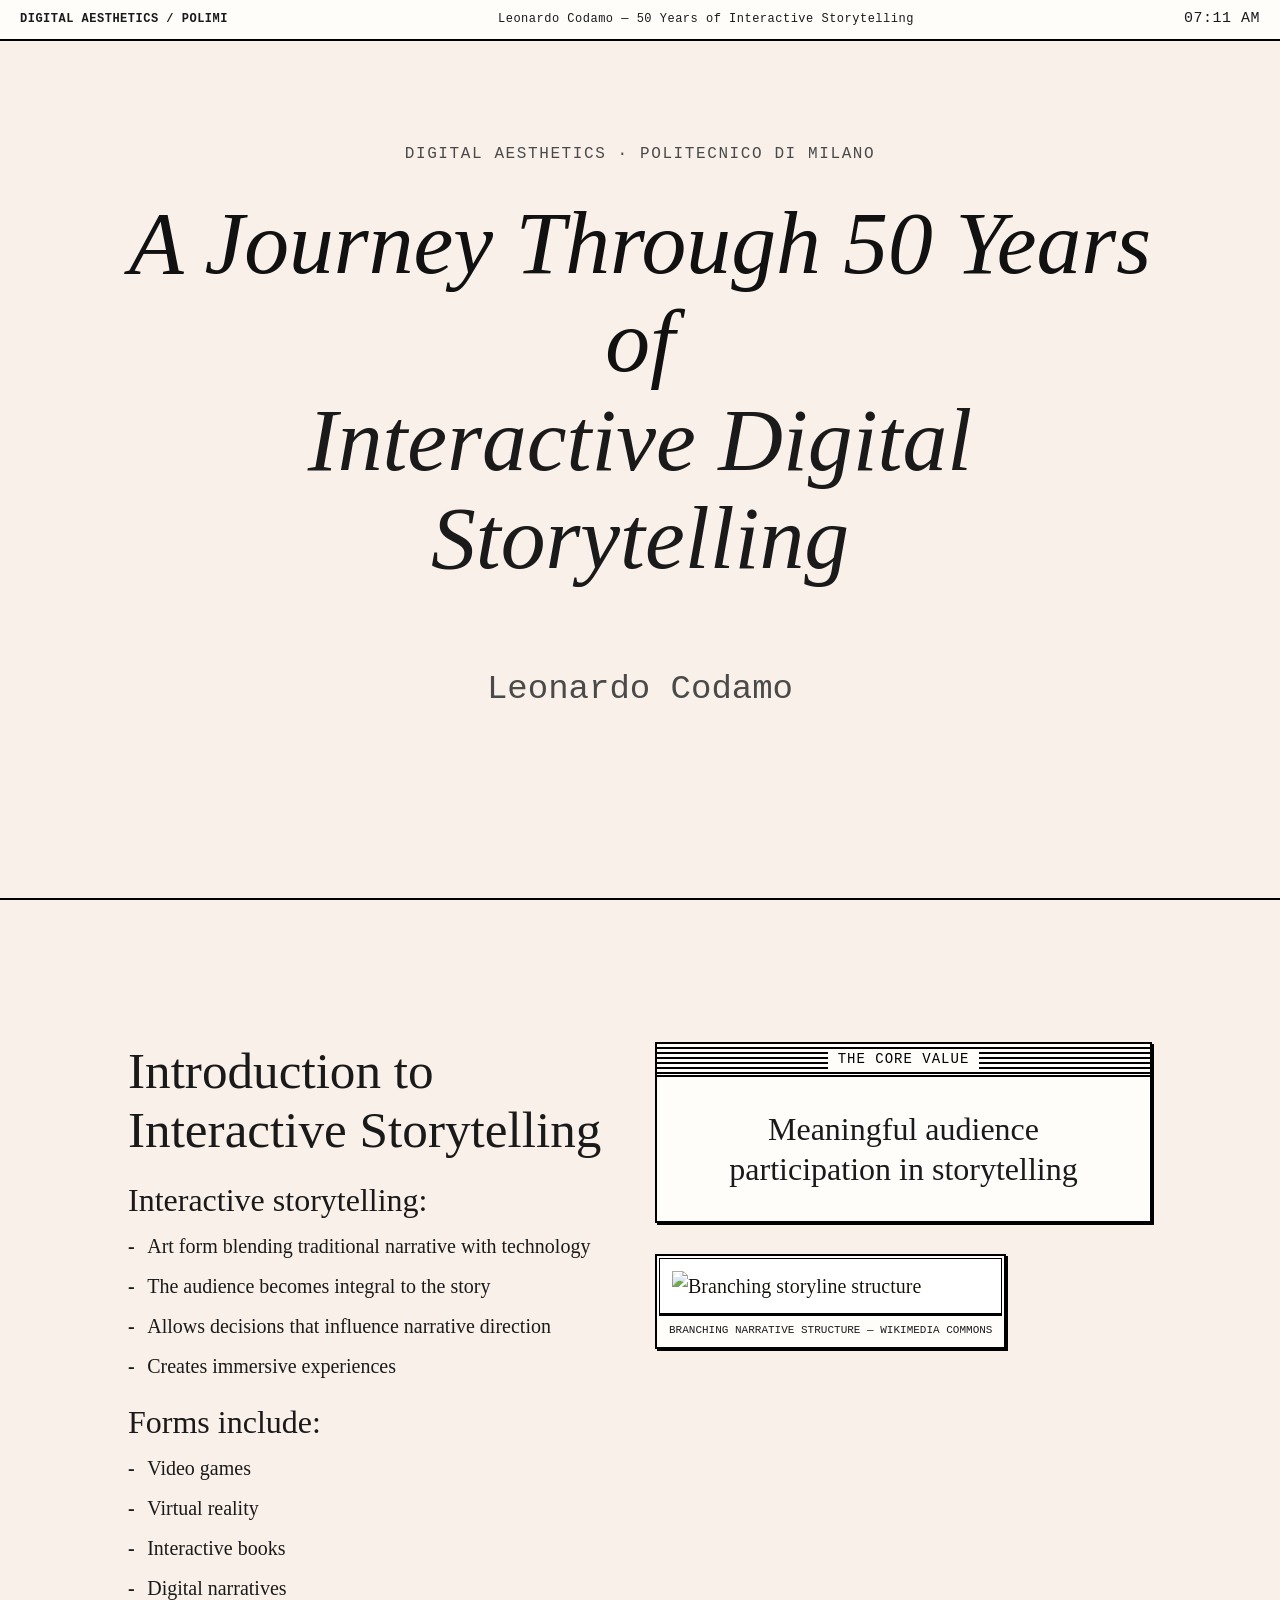
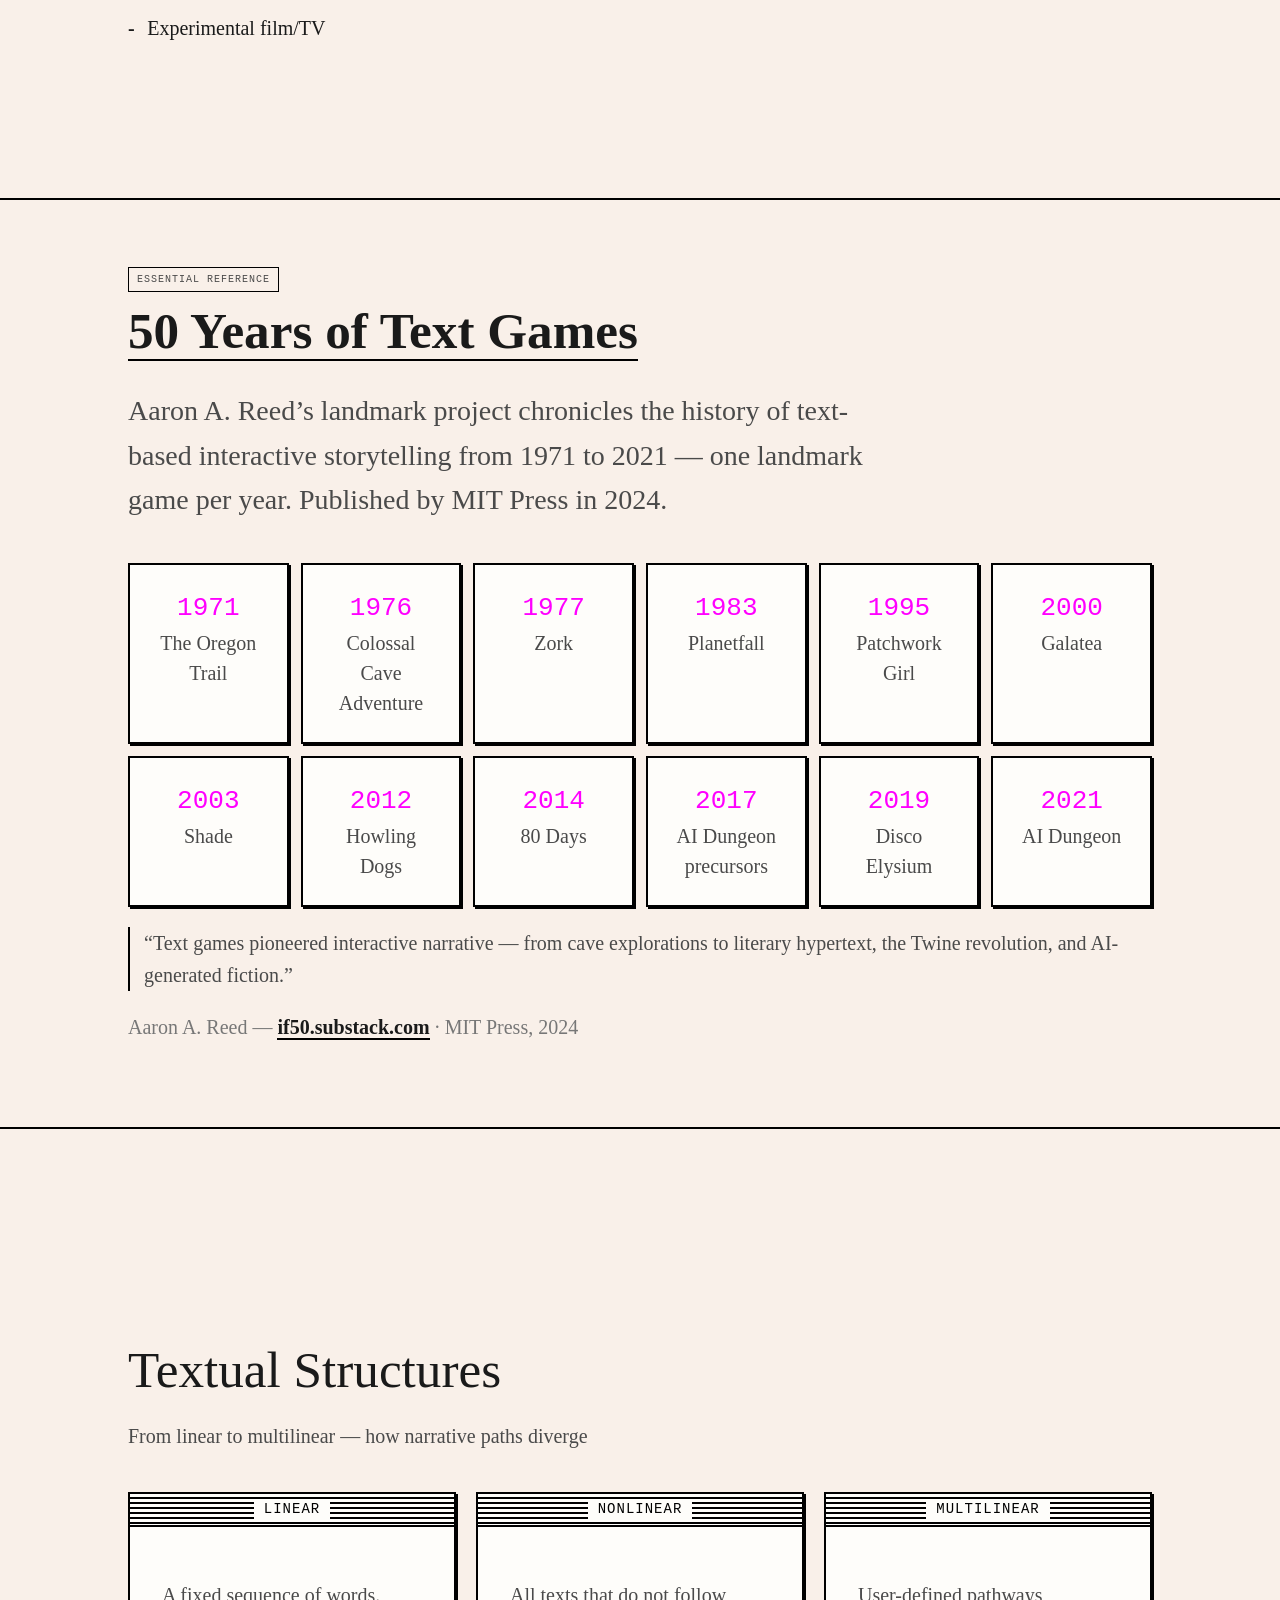
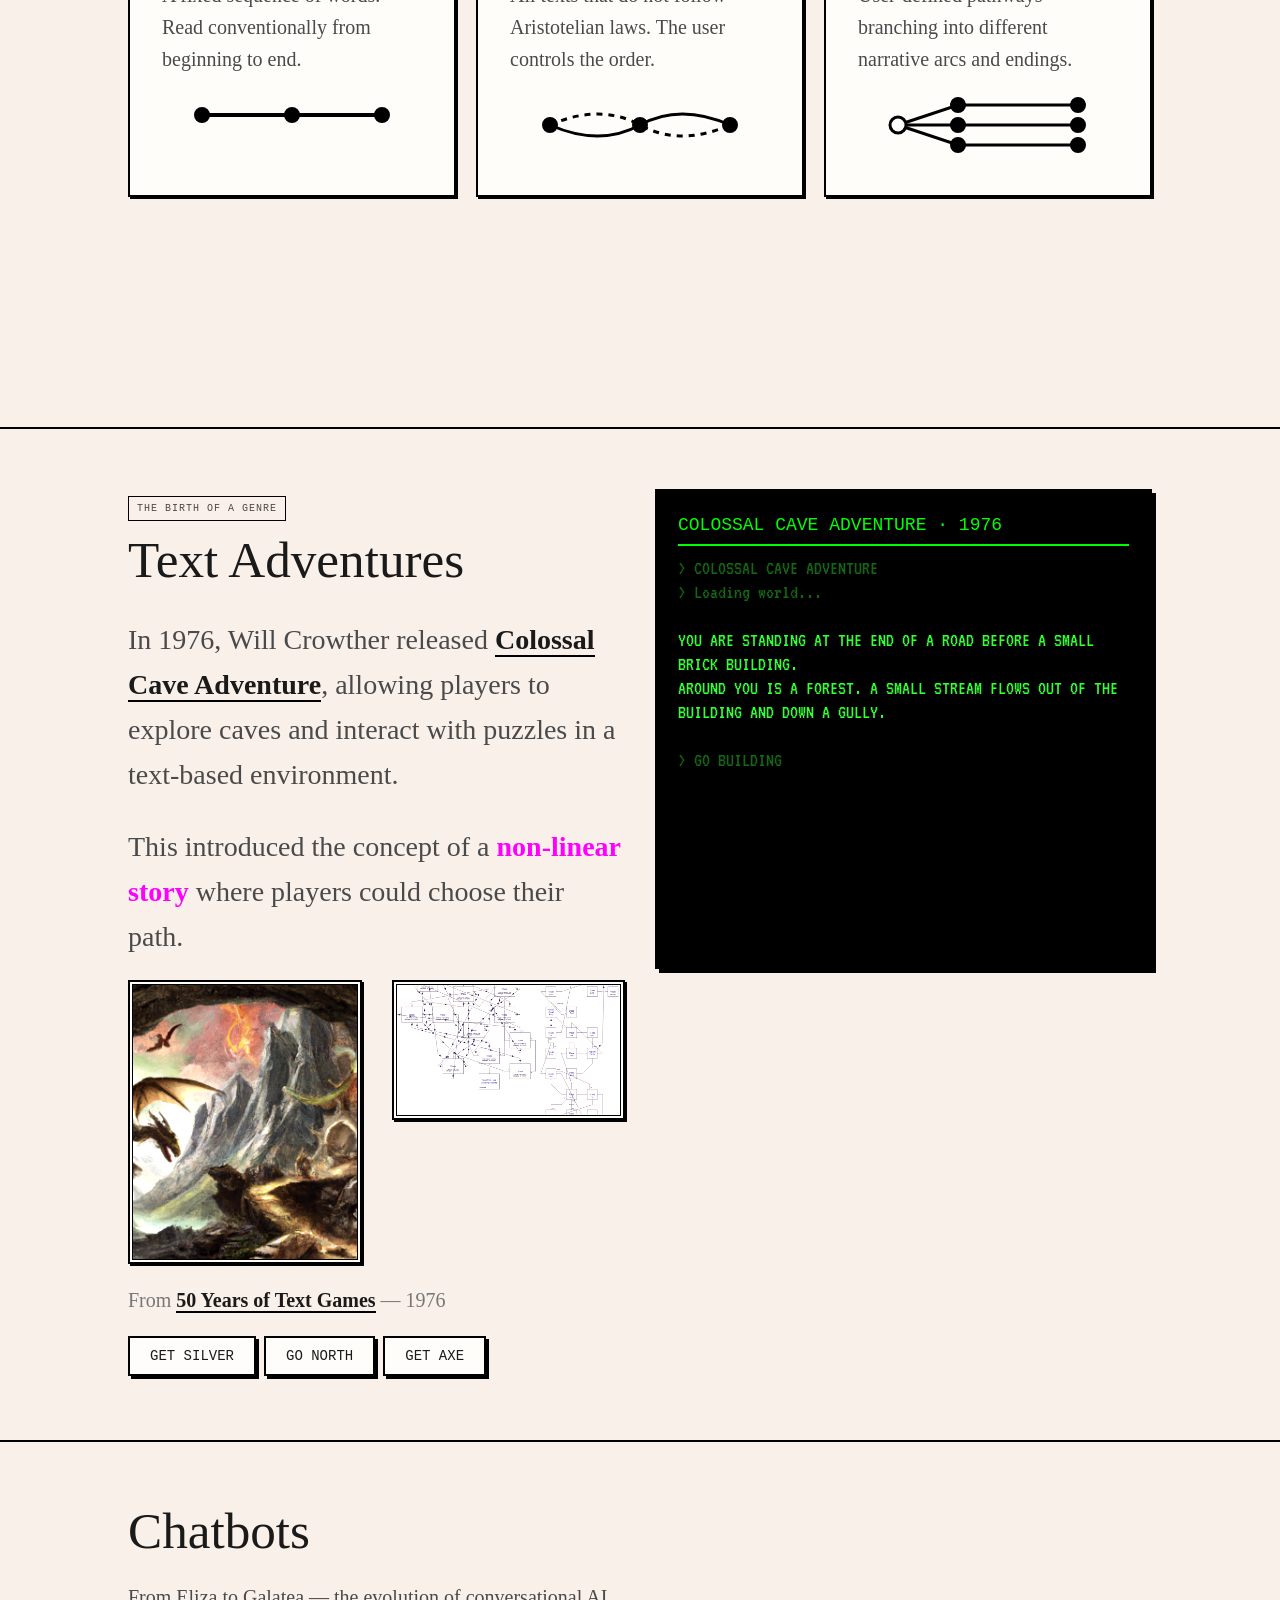
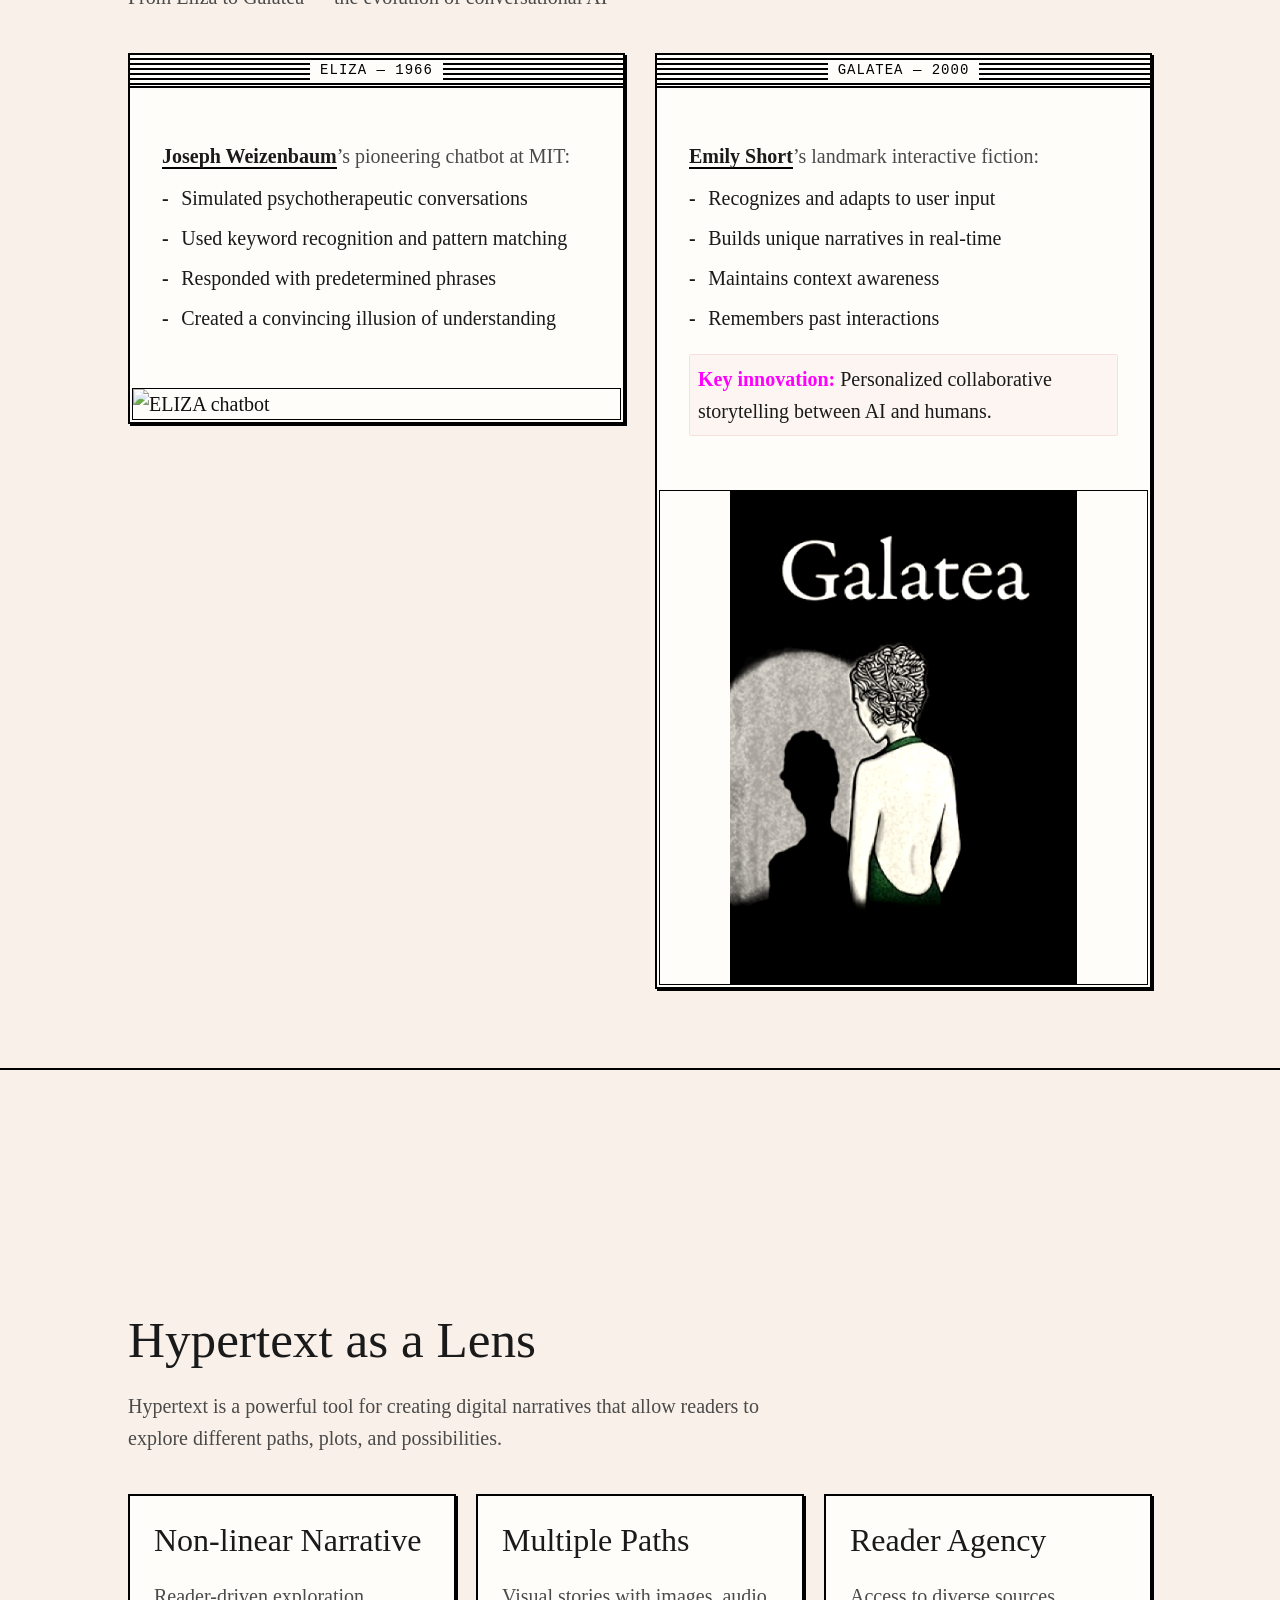
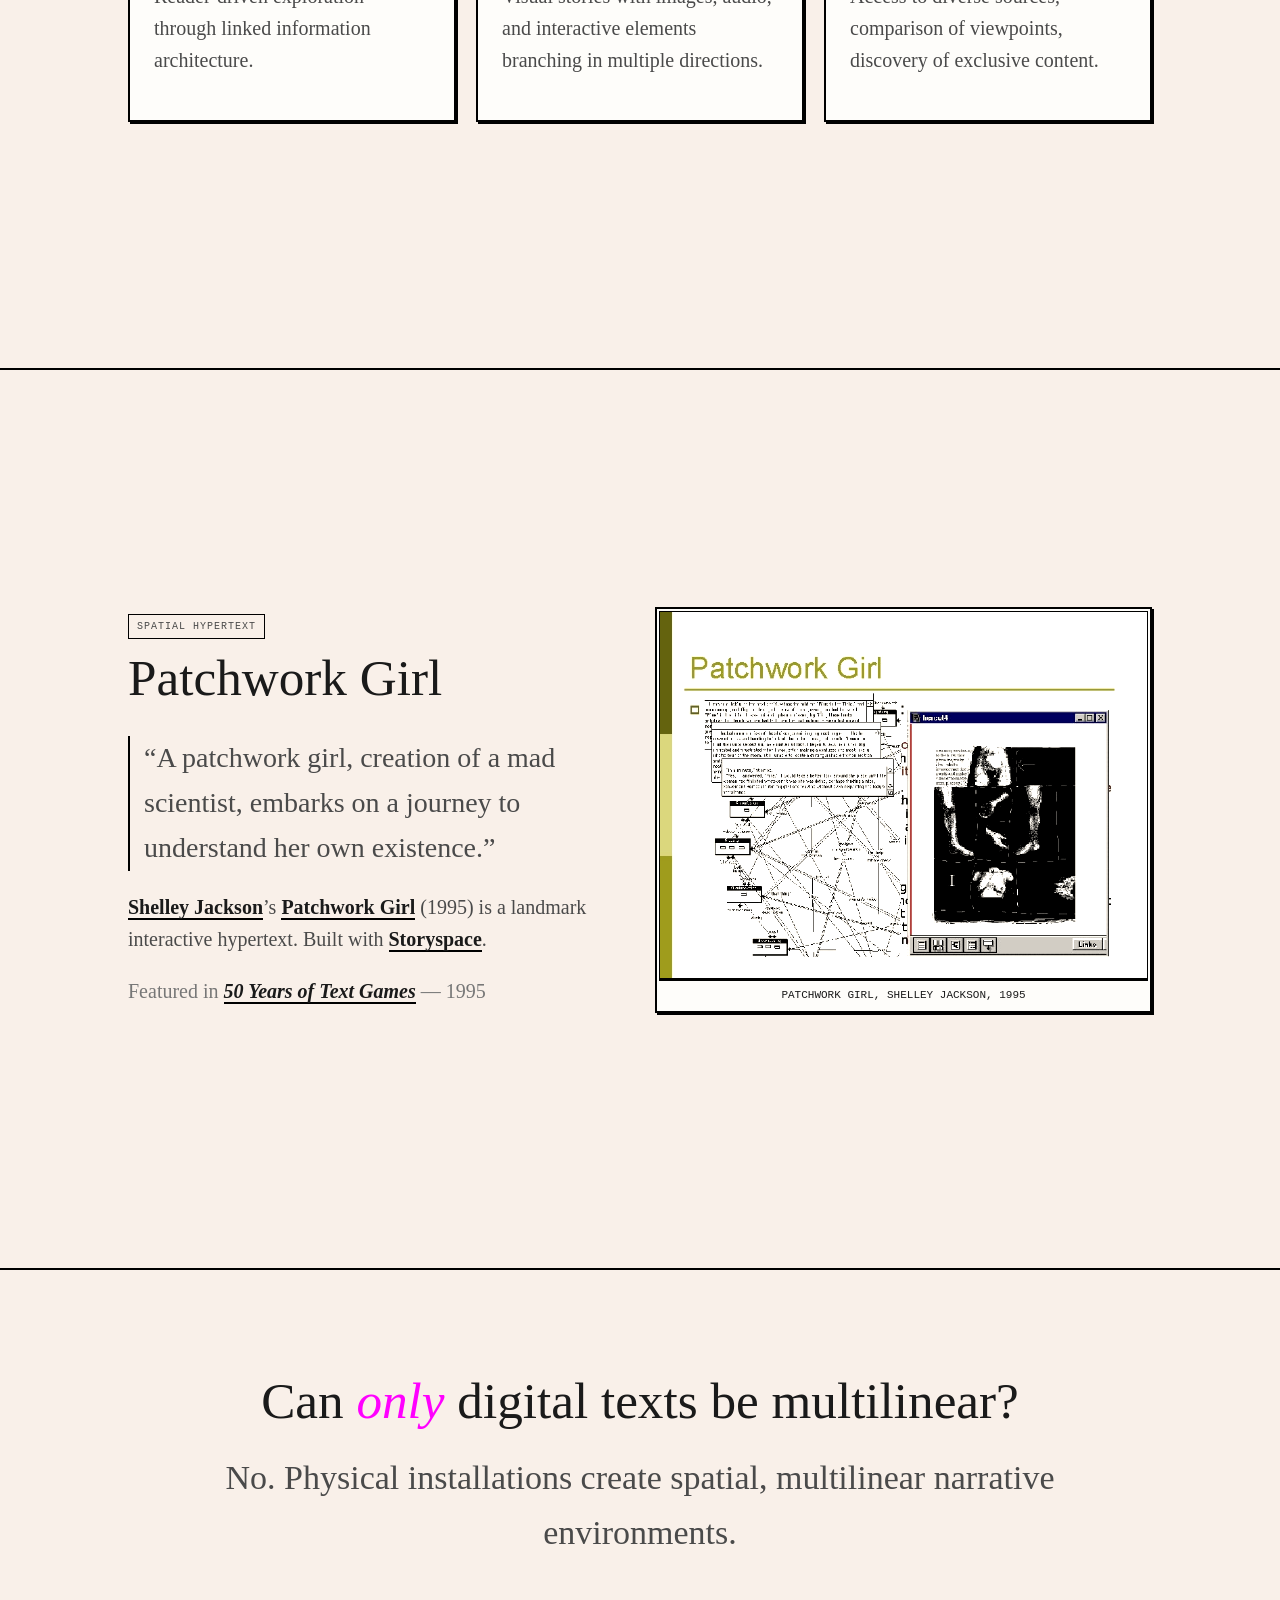
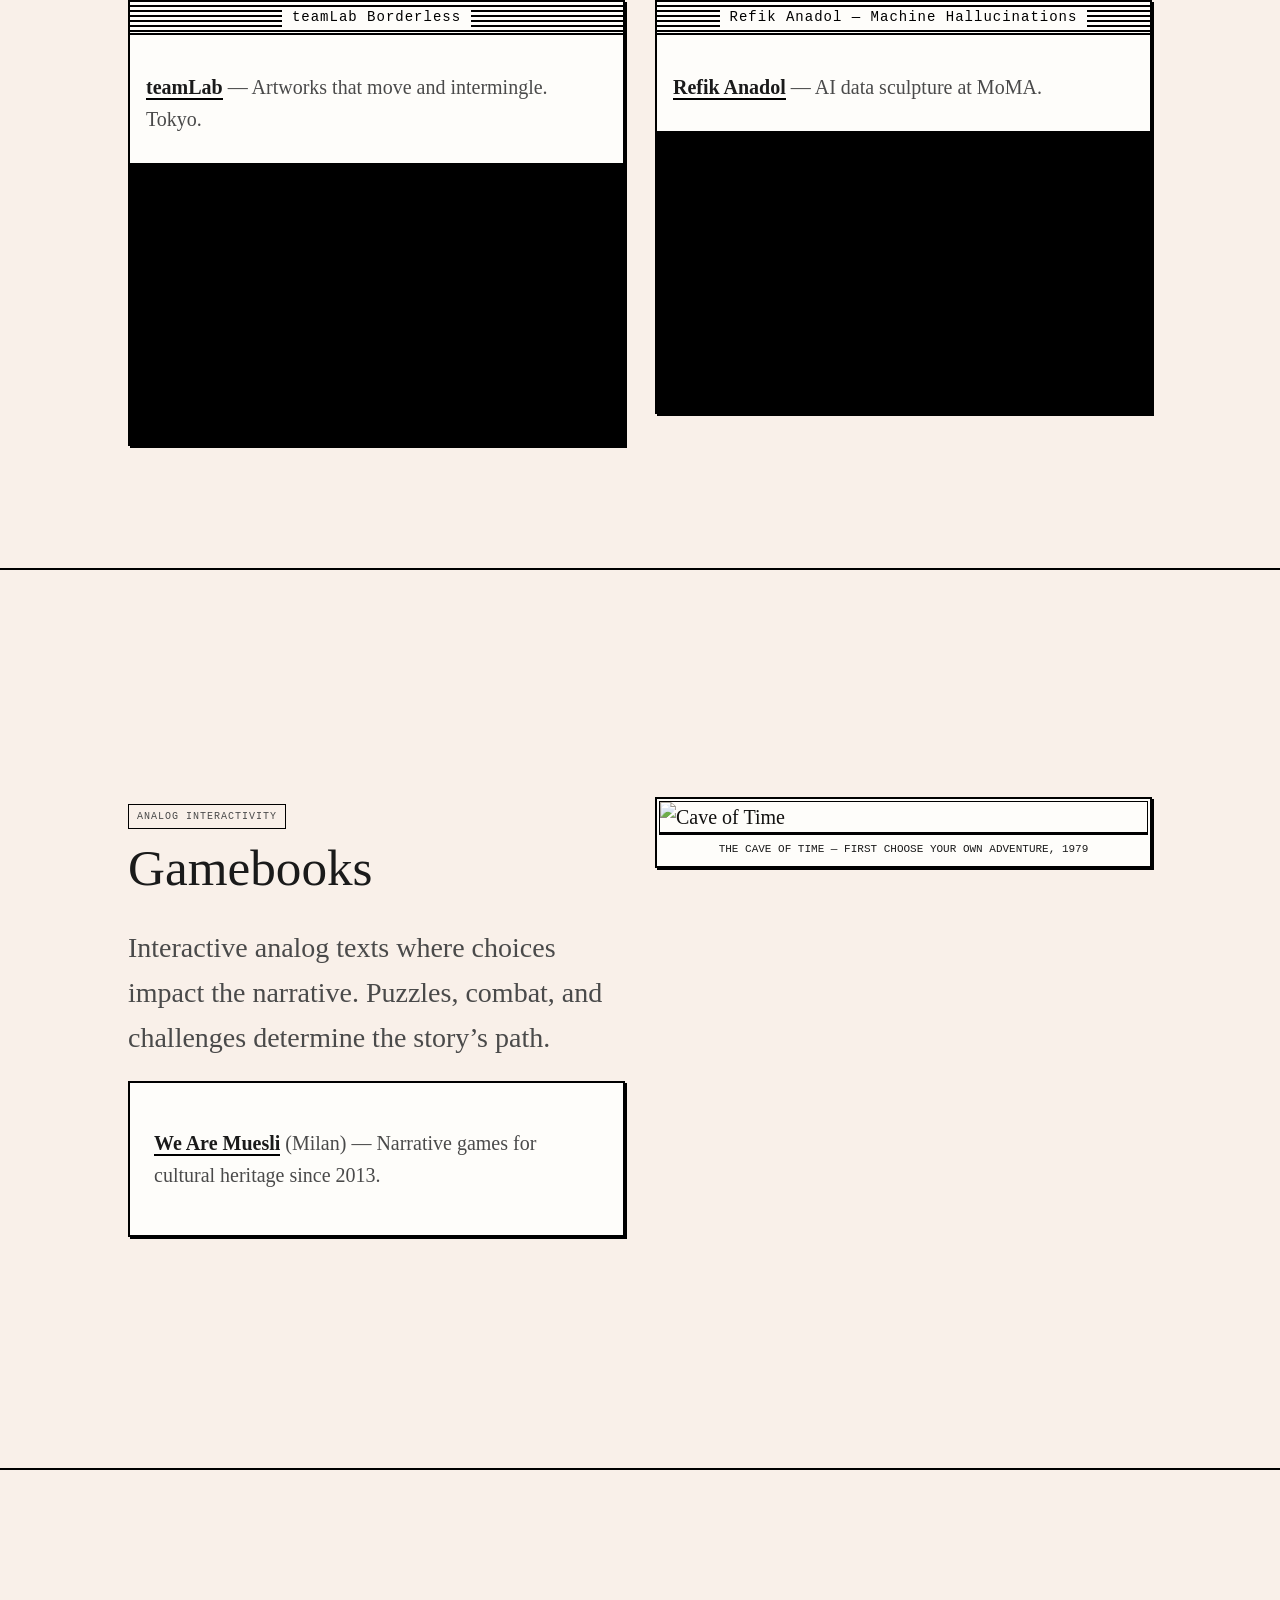
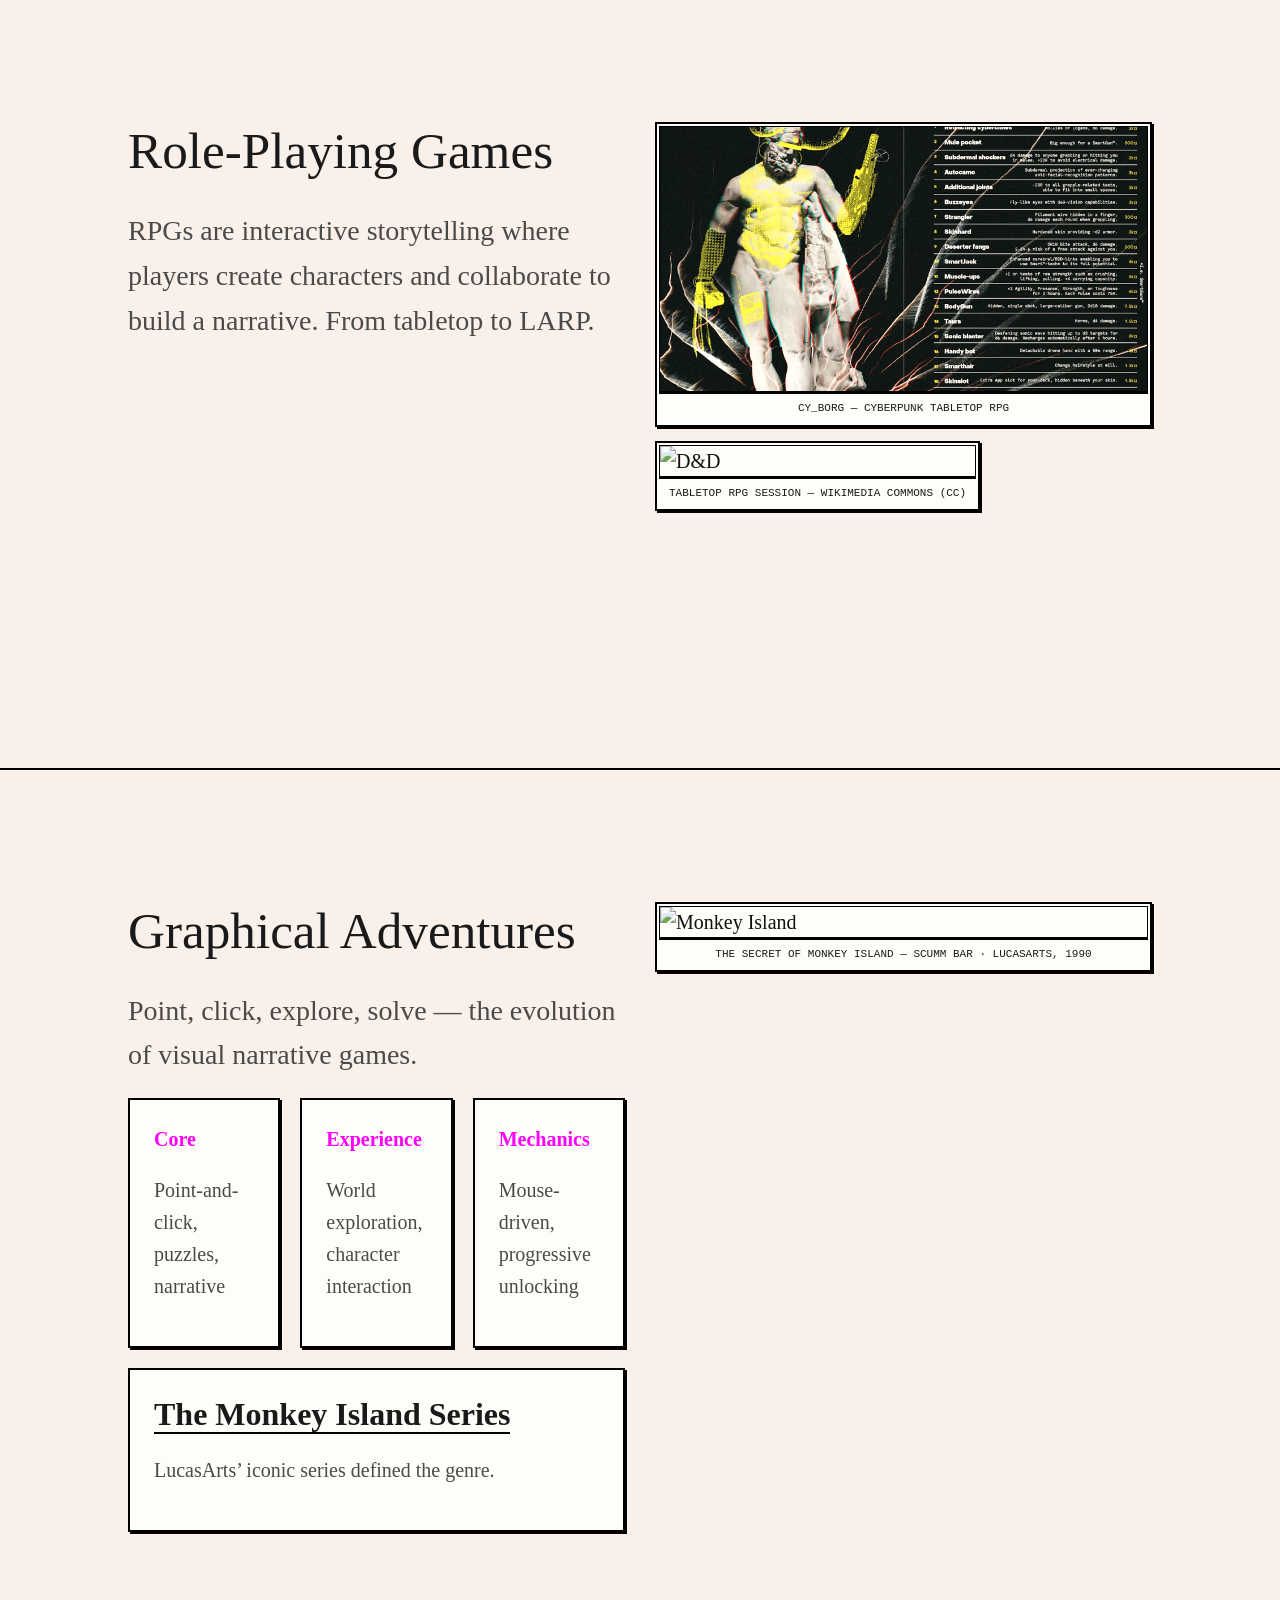
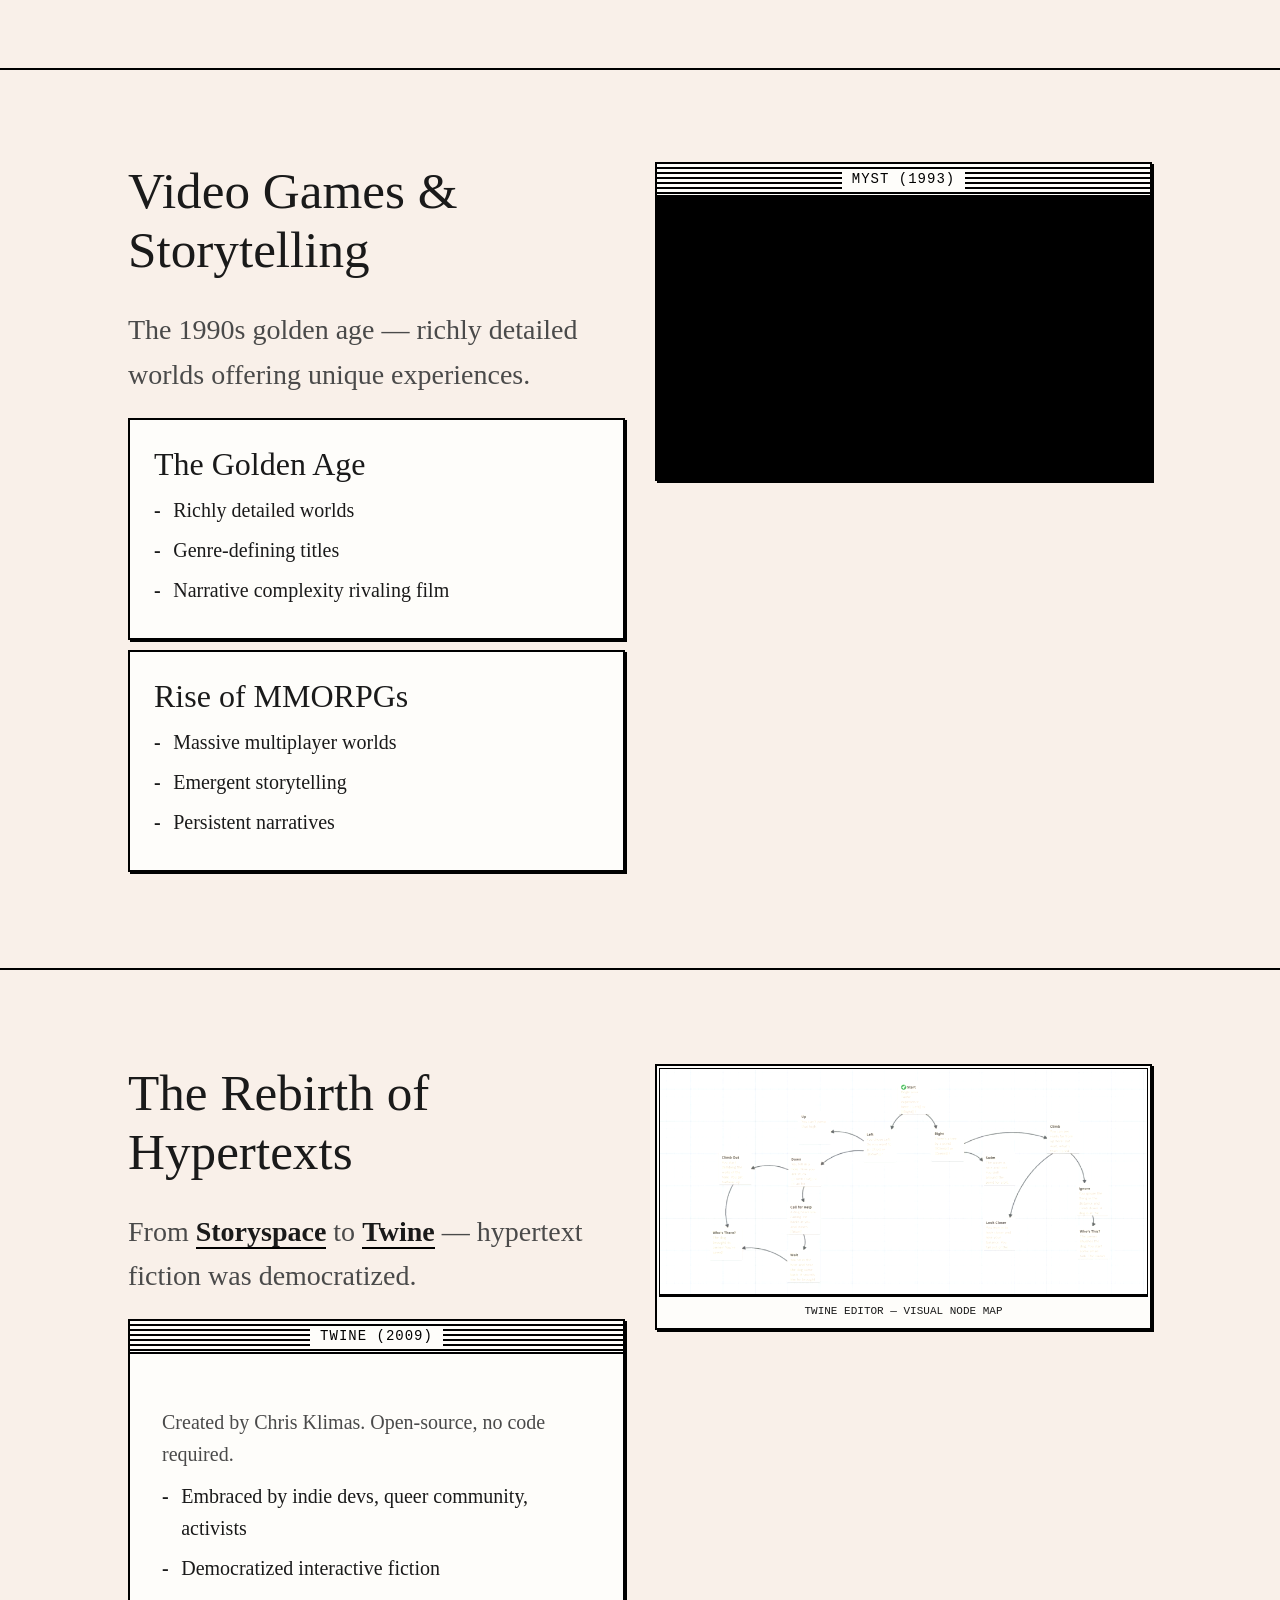
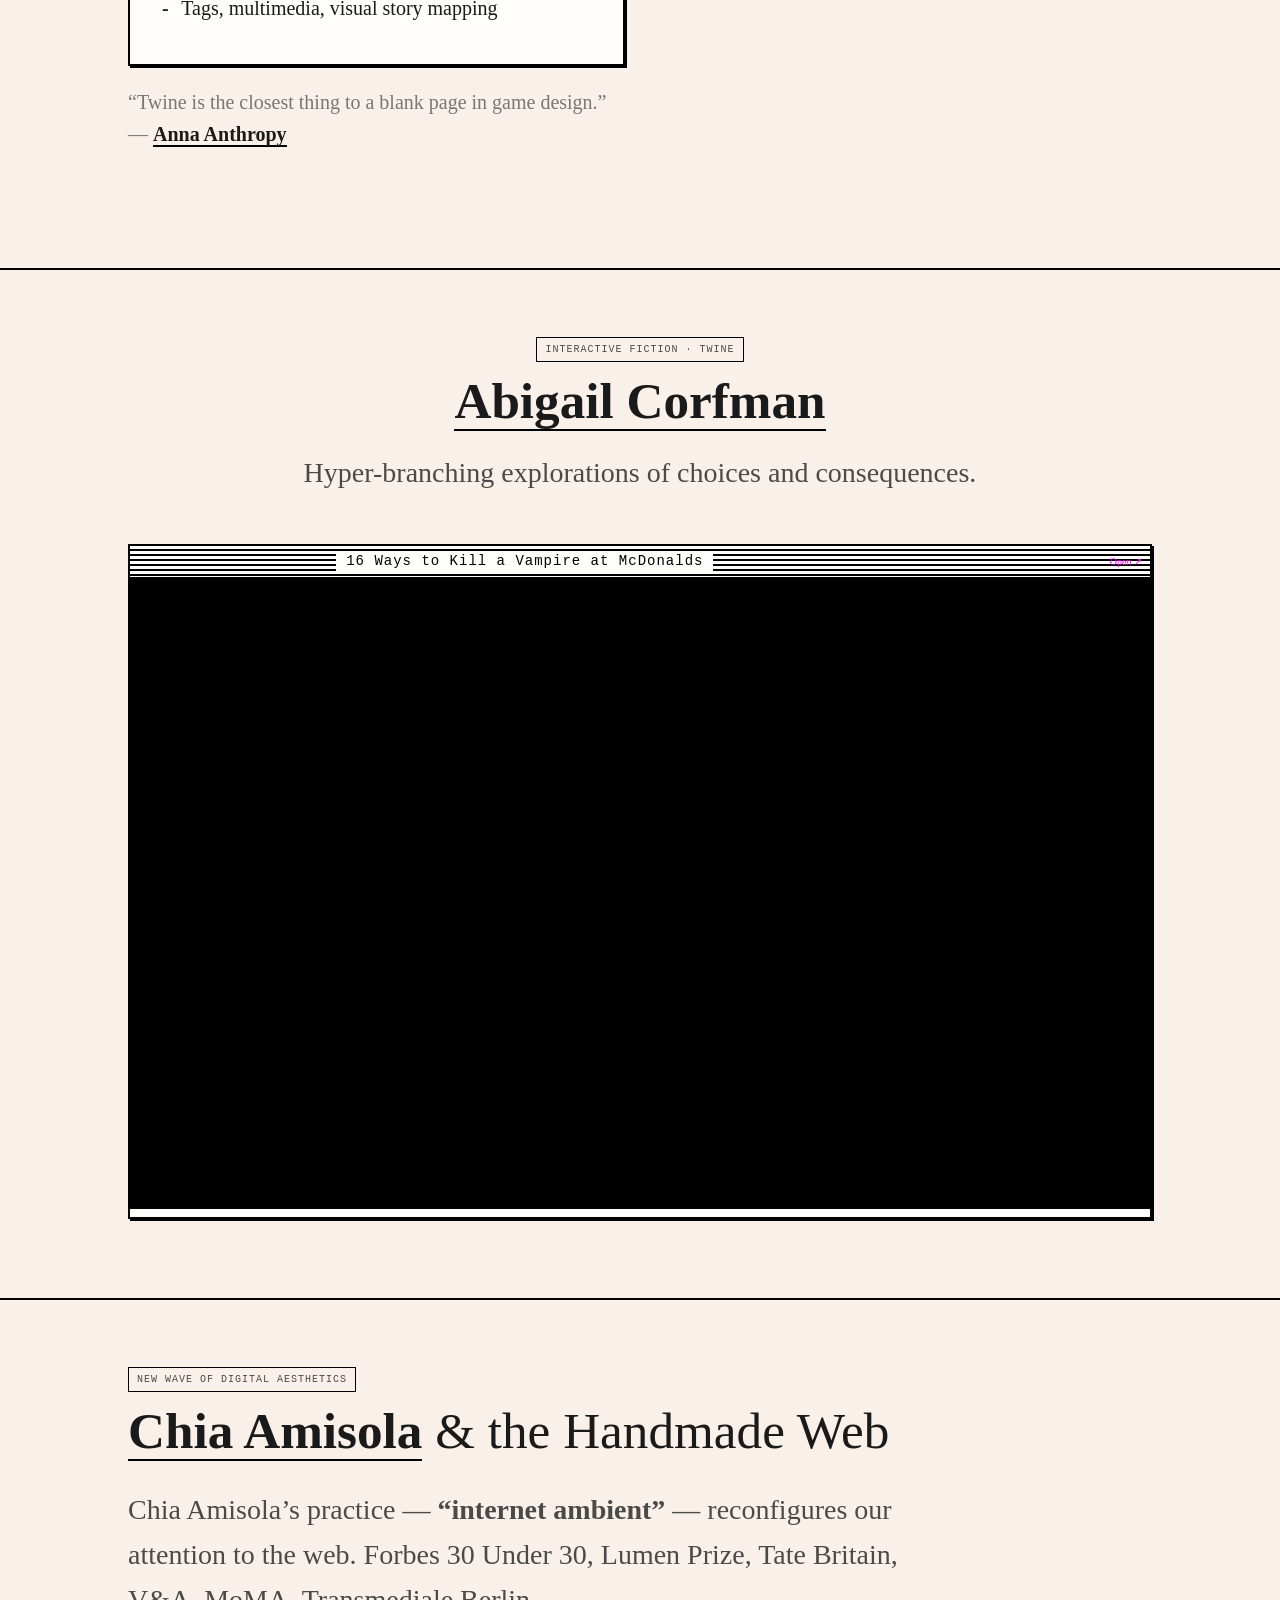
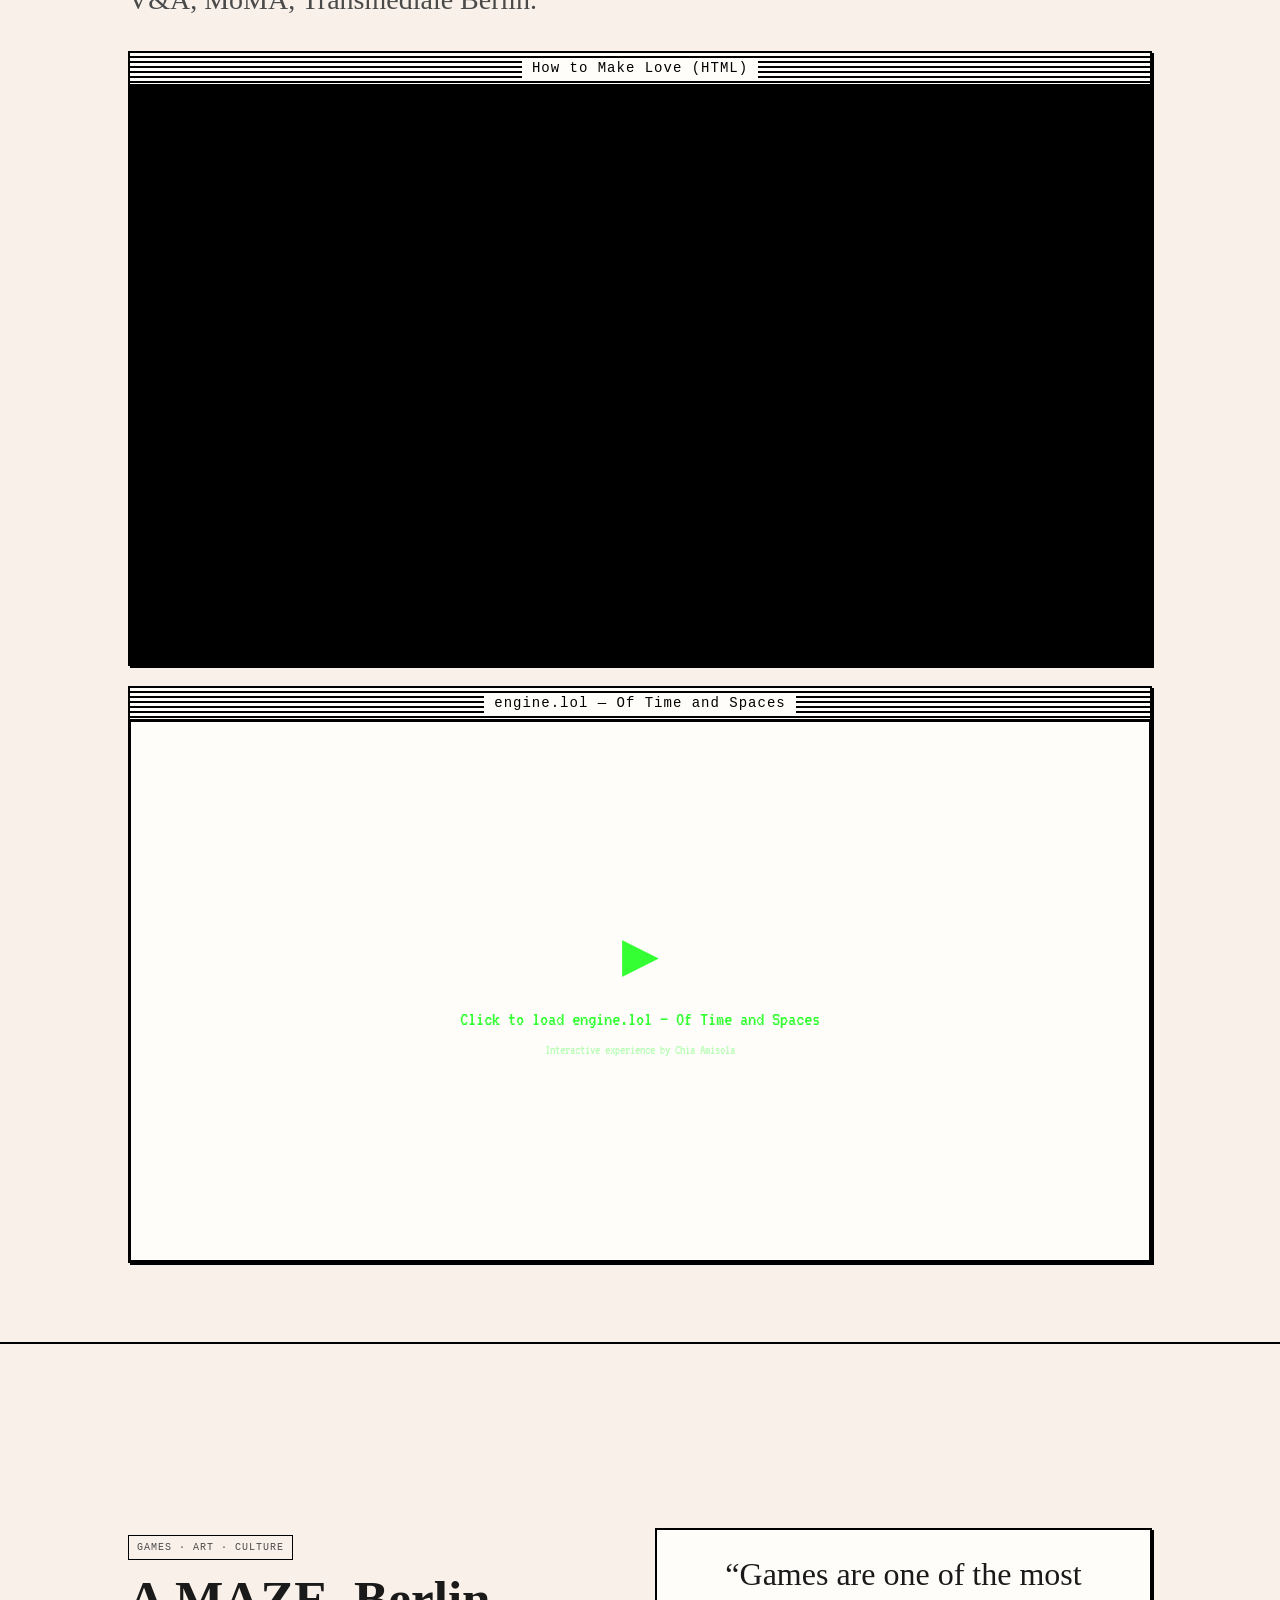
==== commit e4ab4ab7: "Update HTML: UI tweaks, embeds & content Refactor and restyle presentation pages and engine screen: " ====
--- a/50 years of interactive storytelling.html
+++ b/50 years of interactive storytelling.html
@@ -23,13 +23,15 @@
 
         <!-- ══ 1 · TITLE ══ -->
         <section class="slide" style="align-items:center; text-align:center;">
-            <span class="label reveal">Digital Aesthetics &mdash; Politecnico di Milano</span>
-            <h1 class="glitch-text aesthetic-effect-text-glitch reveal d1" style="margin-bottom:20px;">
-                A Journey Through 50 Years of<br>
-                <span style="color:var(--accent);">Interactive Digital Storytelling</span>
-            </h1>
-            <p class="retro text-mid reveal d2" style="font-size:22px;">Leonardo Codamo</p>
-            <div class="vw-bar reveal d3" style="width:180px; margin:20px auto 0;"></div>
+            <div class="reveal d1">
+                <span class="label" style="font-size: 16px; margin-bottom:20px; border:none; padding:8px 16px;">Digital
+                    Aesthetics &middot; Politecnico di Milano</span>
+                <h1 style="margin-bottom:30px; font-size:clamp(3.5rem, 7vw, 6rem);">
+                    A Journey Through 50 Years of<br>
+                    <span style="color:var(--text);">Interactive Digital Storytelling</span>
+                </h1>
+                <p class="retro text-mid text-xl" style="display:inline-block; padding:10px 20px;">Leonardo Codamo</p>
+            </div>
         </section>
 
         <!-- ══ 2 · INTRODUCTION ══ -->
@@ -147,13 +149,10 @@
                                 end.</p>
                             <svg width="100%" height="40" viewBox="0 0 220 40">
                                 <line x1="20" y1="20" x2="200" y2="20" stroke="#000" stroke-width="4" />
-                                <circle cx="20" cy="20" r="7" fill="#FF00FF" stroke="#000" stroke-width="2" />
-                                <circle cx="110" cy="20" r="7" fill="#00FFFF" stroke="#000" stroke-width="2" />
-                                <circle cx="200" cy="20" r="7" fill="#FFFF00" stroke="#000" stroke-width="2" />
+                                <circle cx="20" cy="20" r="7" fill="#000" stroke="#000" stroke-width="2" />
+                                <circle cx="110" cy="20" r="7" fill="#000" stroke="#000" stroke-width="2" />
+                                <circle cx="200" cy="20" r="7" fill="#000" stroke="#000" stroke-width="2" />
                             </svg>
-                            <div class="terminal mt-sm" style="font-size:12px; padding:10px;"><span
-                                    style="color:var(--text-light)">Example:</span><br>The room is dark.<br>You walk
-                                forward.<br>You open the door.</div>
                         </div>
                     </div>
                     <div class="win reveal d2">
@@ -169,13 +168,10 @@
                                 <path d="M 20 30 Q 70 8 110 30 T 200 30" stroke="#000" stroke-width="3" fill="none"
                                     stroke-dasharray="6" />
                                 <path d="M 20 30 Q 70 52 110 30 T 200 30" stroke="#000" stroke-width="3" fill="none" />
-                                <circle cx="20" cy="30" r="7" fill="#FF00FF" stroke="#000" stroke-width="2" />
-                                <circle cx="110" cy="30" r="7" fill="#00FFFF" stroke="#000" stroke-width="2" />
-                                <circle cx="200" cy="30" r="7" fill="#FFFF00" stroke="#000" stroke-width="2" />
+                                <circle cx="20" cy="30" r="7" fill="#000" stroke="#000" stroke-width="2" />
+                                <circle cx="110" cy="30" r="7" fill="#000" stroke="#000" stroke-width="2" />
+                                <circle cx="200" cy="30" r="7" fill="#000" stroke="#000" stroke-width="2" />
                             </svg>
-                            <div class="terminal mt-sm" style="font-size:12px; padding:10px;"><span
-                                    style="color:var(--text-light)">Example:</span><br>You enter the study.<br>[Inspect
-                                painting]<br>[Read diary]<br>[Look at desk]</div>
                         </div>
                     </div>
                     <div class="win reveal d3">
@@ -193,16 +189,13 @@
                                 <path d="M 80 30 L 200 30" stroke="#000" stroke-width="3" fill="none" />
                                 <path d="M 20 30 L 80 30" stroke="#000" stroke-width="3" fill="none" />
                                 <circle cx="20" cy="30" r="8" fill="#FFF" stroke="#000" stroke-width="3" />
-                                <circle cx="80" cy="10" r="7" fill="#FF00FF" stroke="#000" stroke-width="2" />
-                                <circle cx="80" cy="30" r="7" fill="#00FFFF" stroke="#000" stroke-width="2" />
-                                <circle cx="80" cy="50" r="7" fill="#FFFF00" stroke="#000" stroke-width="2" />
-                                <circle cx="200" cy="10" r="7" fill="#FF00FF" stroke="#000" stroke-width="2" />
-                                <circle cx="200" cy="30" r="7" fill="#00FFFF" stroke="#000" stroke-width="2" />
-                                <circle cx="200" cy="50" r="7" fill="#FFFF00" stroke="#000" stroke-width="2" />
+                                <circle cx="80" cy="10" r="7" fill="#000" stroke="#000" stroke-width="2" />
+                                <circle cx="80" cy="30" r="7" fill="#000" stroke="#000" stroke-width="2" />
+                                <circle cx="80" cy="50" r="7" fill="#000" stroke="#000" stroke-width="2" />
+                                <circle cx="200" cy="10" r="7" fill="#000" stroke="#000" stroke-width="2" />
+                                <circle cx="200" cy="30" r="7" fill="#000" stroke="#000" stroke-width="2" />
+                                <circle cx="200" cy="50" r="7" fill="#000" stroke="#000" stroke-width="2" />
                             </svg>
-                            <div class="terminal mt-sm" style="font-size:12px; padding:10px;"><span
-                                    style="color:var(--text-light)">Example:</span><br>Do you fight the dragon or sneak
-                                past?<br>-> Fight (Death)<br>-> Sneak (Escape)</div>
                         </div>
                     </div>
                 </div>
@@ -237,15 +230,15 @@
                     </div>
                 </div>
                 <div class="terminal aesthetic-effect-crt reveal d1" id="cave-terminal"
-                    style="min-height:380px; display:flex; flex-direction:column;">
+                    style="min-height:480px; display:flex; flex-direction:column;">
                     <div
-                        style="border-bottom:1px solid rgba(51,255,51,0.12); padding-bottom:7px; margin-bottom:10px; position:relative; z-index:2;">
-                        <span class="retro" style="color:rgba(51,255,51,0.45);">COLOSSAL CAVE ADVENTURE &mdash;
+                        style="border-bottom:2px solid #00FF00; padding-bottom:7px; margin-bottom:10px; position:relative; z-index:2;">
+                        <span class="retro" style="color:#00FF00; font-size: 18px;">COLOSSAL CAVE ADVENTURE &middot;
                             1976</span>
                     </div>
                     <div id="cave-log" class="phosphor"
-                        style="flex:1; overflow-y:auto; position:relative; z-index:2; max-height:340px;">
-                        <div style="color:rgba(51,255,51,0.25);">Initializing adventure...</div>
+                        style="flex:1; overflow-y:auto; position:relative; z-index:2; max-height:440px;">
+                        <div style="color:rgba(0,255,0,0.6);">Initializing adventure...</div>
                     </div>
                 </div>
             </div>
@@ -521,10 +514,16 @@
                         </ul>
                     </div>
                 </div>
-                <div class="img-frame reveal d1"><img
-                        src="https://upload.wikimedia.org/wikipedia/en/7/74/Planescape-Torment-GOG.jpg"
-                        alt="Planescape: Torment" loading="lazy" onclick="zoomImg(this)" class="zoomable">
-                    <div class="img-caption">Planescape: Torment &mdash; Black Isle Studios, 1999</div>
+                <div class="win reveal d1">
+                    <div class="win-bar">
+                        <div class="win-dots"><span class="win-dot win-dot-r"></span><span
+                                class="win-dot win-dot-y"></span><span class="win-dot win-dot-g"></span></div>
+                        <span class="win-title">MYST (1993)</span>
+                    </div>
+                    <div class="win-flush">
+                        <div class="yt-wrap"><iframe src="https://www.youtube.com/embed/1f17iLSWqTE?rel=0"
+                                allowfullscreen title="MYST" loading="lazy"></iframe></div>
+                    </div>
                 </div>
             </div>
         </section>
@@ -762,12 +761,11 @@
                         <div class="win-bar">
                             <div class="win-dots"><span class="win-dot win-dot-r"></span><span
                                     class="win-dot win-dot-y"></span><span class="win-dot win-dot-g"></span></div><span
-                                class="win-title">The Barnacle Goose Experiment</span>
+                                class="win-title">Shell Song</span>
                         </div>
                         <div class="win-flush">
-                            <div class="yt-wrap"><iframe src="https://www.youtube-nocookie.com/embed/YsHOLqC3nek?rel=0"
-                                    allow="accelerometer; autoplay; clipboard-write; encrypted-media; gyroscope; picture-in-picture; web-share"
-                                    allowfullscreen title="Barnacle Goose" loading="lazy"></iframe></div>
+                            <iframe src="https://shell-song.neocities.org/" style="width:100%;height:50vh;border:none;"
+                                title="Shell Song" loading="lazy"></iframe>
                         </div>
                     </div>
                 </div>
@@ -786,14 +784,15 @@
                         hypertext fiction about transness, trauma, survival.</p>
                     <div class="card mb-sm">
                         <h4 class="text-accent bold text-sm mb-sm"><a
-                                href="https://xrafstar.monster/games/twine/howlingdogs/" target="_blank"
+                                href="https://slimedaughter.com/games/twine/howlingdogs/" target="_blank"
                                 class="ref">Howling Dogs</a> (2012)</h4>
                         <p class="text-sm text-mid">Landmark Twine game of confinement and transformation.</p>
                     </div>
                     <div class="card">
-                        <h4 class="text-accent bold text-sm mb-sm"><a href="https://xrafstar.monster/games/twine/wtwla/"
-                                target="_blank" class="ref">With Those We Love Alive</a> (2014)</h4>
-                        <p class="text-sm text-mid">Draw sigils on your skin. Complicity, survival, bodily autonomy.</p>
+                        <h4 class="text-accent bold text-sm mb-sm"><a
+                                href="https://slimedaughter.com/games/twine/cyberqueen/" target="_blank"
+                                class="ref">Cyberqueen</a> (2012)</h4>
+                        <p class="text-sm text-mid">Body horror in space. Cruelty, survival, flesh.</p>
                     </div>
                     <p class="italic text-light border-l" style="margin-top:14px;">&ldquo;I&rsquo;m interested in the
                         space where the screen meets the body.&rdquo;</p>
@@ -803,12 +802,17 @@
                         <div class="win-bar">
                             <div class="win-dots"><span class="win-dot win-dot-r"></span><span
                                     class="win-dot win-dot-y"></span><span class="win-dot win-dot-g"></span></div><span
-                                class="win-title">With Those We Love Alive</span>
-                        </div>
-                        <div class="win-flush">
-                            <div class="yt-wrap"><iframe src="https://www.youtube-nocookie.com/embed/mKSABNOYDiM?rel=0"
-                                    allow="accelerometer; autoplay; clipboard-write; encrypted-media; gyroscope; picture-in-picture; web-share"
-                                    allowfullscreen title="Porpentine" loading="lazy"></iframe></div>
+                                class="win-title">Howling Dogs</span>
+                        </div>
+                        <div class="win-flush"
+                            style="background:#000; padding:60px; text-align:center; border-top: 2px solid var(--border);">
+                            <h2
+                                style="color:#FFF; font-family:'Times New Roman', serif; font-style:italic; font-size:42px; border-bottom:1px solid #444; padding-bottom:20px;">
+                                Howling Dogs</h2>
+                            <p style="color:#666; font-family:'VT323', monospace; margin-top:20px; font-size:24px;">>>>
+                                FATAL: Network connection lost.</p>
+                            <p style="color:#00FF00; font-family:'VT323', monospace; margin-top:10px; font-size:24px;">[
+                                Loading local archive data... ]</p>
                         </div>
                     </div>
                     <div style="display:grid; grid-template-columns:repeat(4,1fr); gap:8px;">
@@ -992,10 +996,16 @@
                                 class="text-sm text-mid">Paths</span></div>
                     </div>
                 </div>
-                <div class="img-frame reveal d1" style="background:#fff; padding:14px;"><img
-                        src="https://upload.wikimedia.org/wikipedia/commons/thumb/6/69/BlackMirror_Bandersnatch_Path_v1.3.svg/1200px-BlackMirror_Bandersnatch_Path_v1.3.svg.png"
-                        alt="Bandersnatch paths" loading="lazy" style="width:100%;">
-                    <div class="img-caption">Bandersnatch branching diagram &mdash; Wikimedia Commons (CC)</div>
+                <div class="win reveal d1">
+                    <div class="win-bar">
+                        <div class="win-dots"><span class="win-dot win-dot-r"></span><span
+                                class="win-dot win-dot-y"></span><span class="win-dot win-dot-g"></span></div>
+                        <span class="win-title">Bandersnatch Trailer</span>
+                    </div>
+                    <div class="win-flush">
+                        <div class="yt-wrap"><iframe src="https://www.youtube.com/embed/XM0xd6T7P1s?rel=0"
+                                allowfullscreen title="Bandersnatch Trailer" loading="lazy"></iframe></div>
+                    </div>
                 </div>
             </div>
         </section>
@@ -1068,24 +1078,24 @@
                             class="ref"><em>50 Years of Text Games</em></a> &mdash; 2021</p>
                 </div>
                 <div class="terminal aesthetic-effect-crt reveal d1"
-                    style="min-height:460px; display:flex; flex-direction:column;">
+                    style="min-height:560px; display:flex; flex-direction:column;">
                     <div
-                        style="display:flex; justify-content:space-between; border-bottom:1px solid rgba(51,255,51,0.12); padding-bottom:7px; margin-bottom:10px; position:relative; z-index:2;">
-                        <div><span class="retro bold" style="color:rgba(51,255,51,0.6); font-size:19px;">DRAMA MANAGER
+                        style="display:flex; justify-content:space-between; border-bottom:2px solid #00FF00; padding-bottom:7px; margin-bottom:15px; position:relative; z-index:2;">
+                        <div><span class="retro bold" style="color:#00FF00; font-size:24px;">DRAMA MANAGER
                                 v2.0</span><br><span class="retro text-sm"
-                                style="color:rgba(51,255,51,0.25);">Keyword-reactive Narrative Engine</span></div>
+                                style="color:rgba(0,255,0,0.6);">Keyword-reactive Narrative Engine</span></div>
                         <span
-                            style="background:rgba(51,255,51,0.08); color:#33ff33; font-size:10px; padding:3px 7px; display:flex; align-items:center; gap:5px; font-family:'Space Mono',monospace; border-radius:2px;"><span
-                                style="width:5px;height:5px;border-radius:50%;background:#33ff33;animation:blink 2s infinite;"></span>Online</span>
+                            style="background:rgba(0,255,0,0.15); color:#00FF00; font-size:14px; padding:6px 10px; display:flex; align-items:center; gap:5px; font-family:'VT323',monospace; border-radius:2px;"><span
+                                style="width:8px;height:8px;border-radius:50%;background:#00FF00;animation:blink 2s infinite;"></span>Online</span>
                     </div>
                     <div id="dungeon-log" class="phosphor"
-                        style="flex:1; overflow-y:auto; position:relative; z-index:2; max-height:320px; margin-bottom:10px;">
-                    </div>
-                    <div style="display:flex; gap:8px; position:relative; z-index:2;">
+                        style="flex:1; overflow-y:auto; position:relative; z-index:2; max-height:420px; margin-bottom:15px; font-size: 22px;">
+                    </div>
+                    <div style="display:flex; gap:12px; position:relative; z-index:2;">
                         <input type="text" id="drama-input" class="drama-input" style="flex:1;"
                             placeholder="Type your action...">
                         <button id="drama-btn" class="aesthetic-windows-95-button"
-                            style="background:#0C0C0C; color:#33ff33; border-color:#1A3A1A; width:65px;">Send</button>
+                            style="background:#0C0C0C; color:#00FF00; border: 2px solid #00FF00; width:85px; font-size: 22px; cursor: pointer; font-family:'VT323', monospace;">Send</button>
                     </div>
                 </div>
             </div>
@@ -1254,4 +1264,4 @@
     <script src="script.js"></script>
 </body>
 
-</html>+</html>
--- a/style.css
+++ b/style.css
@@ -39,9 +39,9 @@
 body {
     background: var(--bg);
     color: var(--text);
-    font-family: Georgia, 'Times New Roman', serif;
-    font-size: 16px;
-    line-height: 1.6;
+    font-family: 'Georgia', 'Times New Roman', serif;
+    font-size: 20px;
+    line-height: 1.5;
     margin: 0;
     overflow-x: hidden;
 }
@@ -77,16 +77,31 @@
     animation: text-glitch 0.2s infinite;
 }
 
+/* ── MEDIA ── */
+img,
+video {
+    max-width: 100%;
+    max-height: 55vh;
+    width: auto;
+    object-fit: contain;
+    height: auto;
+    display: block;
+    margin: 0 auto;
+}
+
 /* ── SLIDES ── */
 .slide {
-    height: 100vh;
+    min-height: 100vh;
+    height: auto;
     overflow-y: auto;
+    /* Allow overflow inside the slide container if on small screens */
     scroll-snap-align: start;
     display: flex;
     flex-direction: column;
     justify-content: center;
-    padding: 80px 2rem 4rem;
+    padding: 60px 4rem 4rem;
     position: relative;
+    border-bottom: 2px solid var(--border);
 }
 
 .slide::-webkit-scrollbar {
@@ -105,13 +120,13 @@
 
 @media(min-width:768px) {
     .slide {
-        padding: 80px 4rem 4rem;
+        padding: 60px 6rem 4rem;
     }
 }
 
 @media(min-width:1280px) {
     .slide {
-        padding: 80px 6rem 4rem;
+        padding: 60px 8rem 4rem;
     }
 }
 
@@ -159,7 +174,7 @@
 }
 
 .win-body {
-    padding: 25px;
+    padding: 32px;
     background: var(--card);
 }
 
@@ -173,7 +188,7 @@
     background: var(--card);
     border: 2px solid var(--border);
     box-shadow: var(--shadow);
-    padding: 18px;
+    padding: 24px;
     transition: transform 0.15s, box-shadow 0.15s;
 }
 
@@ -193,7 +208,7 @@
 
 h1 {
     font-family: 'Times New Roman', Georgia, serif;
-    font-size: clamp(2.5rem, 5.5vw, 4.5rem);
+    font-size: clamp(3rem, 6vw, 5rem);
     line-height: 1.1;
     font-style: italic;
     font-weight: normal;
@@ -202,7 +217,7 @@
 
 h2 {
     font-family: 'Times New Roman', Georgia, serif;
-    font-size: clamp(2rem, 3.5vw, 3rem);
+    font-size: clamp(2.2rem, 4vw, 3.5rem);
     line-height: 1.15;
     margin-bottom: 20px;
     font-weight: normal;
@@ -210,7 +225,7 @@
 
 h3 {
     font-family: Georgia, serif;
-    font-size: clamp(1.4rem, 2vw, 1.8rem);
+    font-size: clamp(1.6rem, 2.5vw, 2rem);
     line-height: 1.25;
     font-weight: normal;
 }
@@ -225,7 +240,7 @@
 li {
     line-height: 1.6;
     color: var(--text);
-    font-family: Georgia, 'Times New Roman', serif;
+    font-family: 'Georgia', 'Times New Roman', serif;
 }
 
 .mono {
@@ -356,15 +371,16 @@
 
 /* ── TERMINAL ── */
 .terminal {
-    background: var(--card);
-    color: #000;
-    font-family: 'Courier New', Courier, monospace;
-    font-size: 15px;
-    border: 2px solid var(--border);
-    box-shadow: var(--shadow);
+    background: #000000;
+    color: #00FF00;
+    font-family: 'VT323', 'Courier New', Courier, monospace;
+    font-size: 20px;
+    border: 3px solid var(--border);
+    box-shadow: 4px 4px 0px rgba(0, 0, 0, 1);
     position: relative;
-    padding: 15px;
+    padding: 20px;
     transition: box-shadow 0.2s;
+    line-height: 1.2;
 }
 
 .terminal:hover {
@@ -376,7 +392,7 @@
     position: absolute;
     inset: 0;
     pointer-events: none;
-    background: repeating-linear-gradient(0deg, rgba(0, 0, 0, 0.03) 0, rgba(0, 0, 0, 0.03) 1px, transparent 1px, transparent 3px);
+    background: repeating-linear-gradient(0deg, rgba(0, 0, 0, 0.1) 0, rgba(0, 0, 0, 0.1) 1px, transparent 1px, transparent 3px);
 }
 
 /* ── EMBED PLACEHOLDER ── */
@@ -405,30 +421,32 @@
 
 /* ── DRAMA INPUT ── */
 .drama-input {
-    background: var(--card);
-    border: 2px solid #000;
-    color: #000;
-    font-family: 'Courier New', Courier, monospace;
-    font-size: 14px;
-    padding: 6px 10px;
+    background: #000000;
+    border: 2px solid #00FF00;
+    color: #00FF00;
+    font-family: 'VT323', 'Courier New', Courier, monospace;
+    font-size: 22px;
+    padding: 10px 14px;
     width: 100%;
+    margin-bottom: 5px;
 }
 
 .drama-input:focus {
     outline: none;
-    background: #eaffea;
+    background: #001f00;
+    border-color: #33FF33;
 }
 
 /* ── CHOICE BUTTONS ── */
 .choice-btn {
     font-family: 'Chicago', monospace;
-    font-size: 11px;
+    font-size: 14px;
     text-transform: uppercase;
     background: var(--card);
     color: var(--text);
     border: 2px solid var(--border);
-    box-shadow: var(--shadow);
-    padding: 8px 16px;
+    box-shadow: 3px 3px 0 rgba(0, 0, 0, 1);
+    padding: 10px 20px;
     cursor: pointer;
     transition: all 0.1s;
 }
@@ -441,7 +459,7 @@
 .choice-btn:hover {
     background: var(--accent);
     color: #FFF;
-    box-shadow: 2px 2px 0 var(--cyan);
+    box-shadow: 3px 3px 0 var(--cyan);
 }
 
 /* ── STATS ── */
@@ -573,20 +591,18 @@
 }
 
 .text-sm {
-    font-size: 14px;
+    font-size: 20px;
 }
 
 .text-lg {
-    font-size: 18px;
+    font-size: 28px;
 }
 
 .text-xl {
-    font-size: 22px;
-}
-
-.italic {
-    font-style: italic;
-}
+    font-size: 34px;
+}
+
+
 
 .bold {
     font-weight: 700;
@@ -597,46 +613,80 @@
     padding-left: 14px;
 }
 
-/* ── GRID HELPERS ── */
+/* ── BENTO GRID SYSTEM ── */
+.bento {
+    display: grid;
+    grid-template-columns: repeat(12, 1fr);
+    grid-auto-rows: min-content;
+    gap: 24px;
+    align-items: stretch;
+}
+
+.bento>* {
+    grid-column: span 12;
+}
+
+@media(min-width:768px) {
+    .bento-main {
+        grid-column: span 8;
+    }
+
+    .bento-side {
+        grid-column: span 4;
+    }
+
+    .bento-half {
+        grid-column: span 6;
+    }
+
+    .bento-third {
+        grid-column: span 4;
+    }
+
+    .bento-full {
+        grid-column: span 12;
+    }
+}
+
+/* ── GRID HELPERS FOR PRESENTATION ── */
 .grid-2 {
     display: grid;
-    grid-template-columns: 1fr;
-    gap: 24px;
-}
-
-@media(min-width:768px) {
+    grid-template-columns: 1fr 1fr;
+    grid-auto-rows: min-content;
+    gap: 30px;
+    align-items: start;
+    /* allow tall elements natural flow without squishing siblings */
+}
+
+@media(max-width:768px) {
     .grid-2 {
-        grid-template-columns: 1fr 1fr;
+        grid-template-columns: 1fr;
     }
 }
 
 .grid-3 {
     display: grid;
-    grid-template-columns: 1fr;
-    gap: 16px;
-}
-
-@media(min-width:768px) {
+    grid-template-columns: repeat(3, 1fr);
+    grid-auto-rows: 1fr;
+    /* Equal height rows */
+    gap: 20px;
+}
+
+@media(max-width:768px) {
     .grid-3 {
-        grid-template-columns: 1fr 1fr 1fr;
+        grid-template-columns: 1fr;
     }
 }
 
 .grid-6 {
     display: grid;
-    grid-template-columns: repeat(2, 1fr);
-    gap: 10px;
-}
-
-@media(min-width:768px) {
+    grid-template-columns: repeat(6, 1fr);
+    gap: 12px;
+}
+
+@media(max-width:768px) {
     .grid-6 {
-        grid-template-columns: repeat(4, 1fr);
-    }
-}
-
-@media(min-width:1024px) {
-    .grid-6 {
-        grid-template-columns: repeat(6, 1fr);
+        grid-template-columns: repeat(2, 1fr);
     }
 }
 
